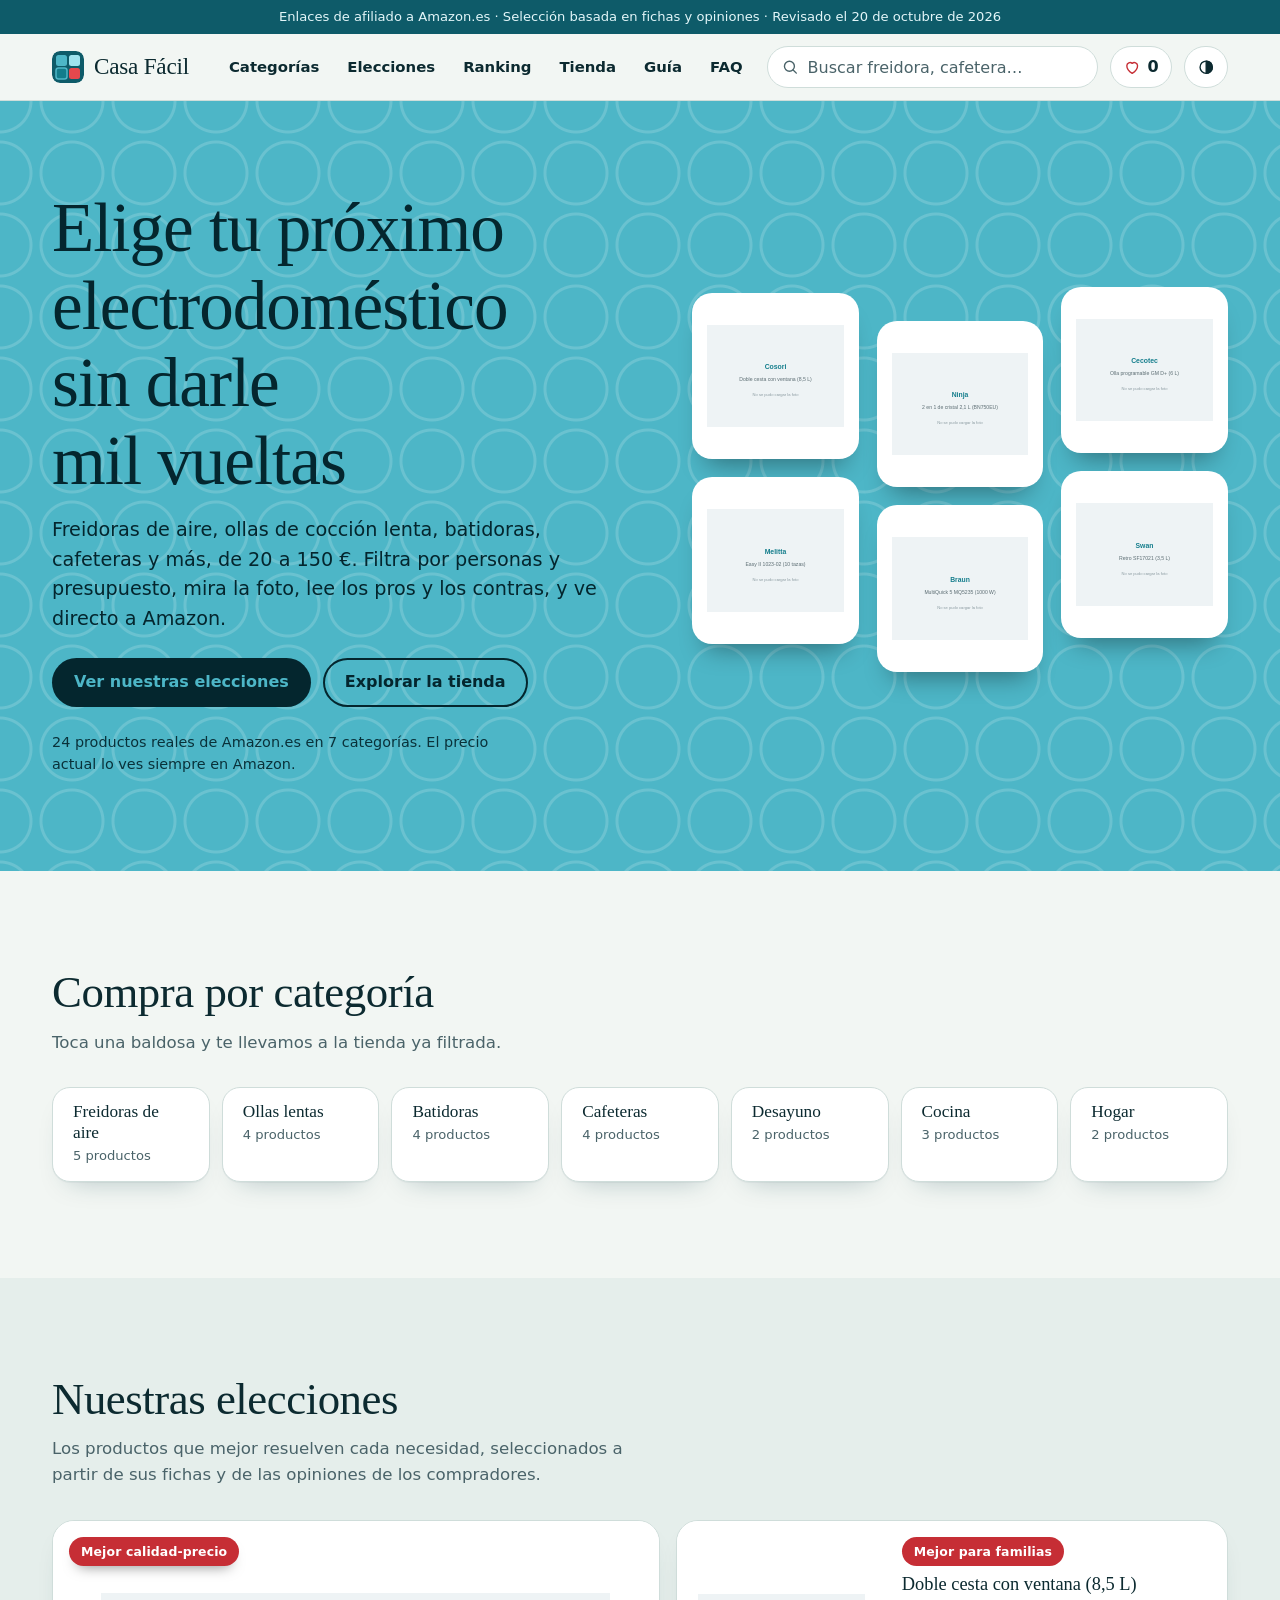
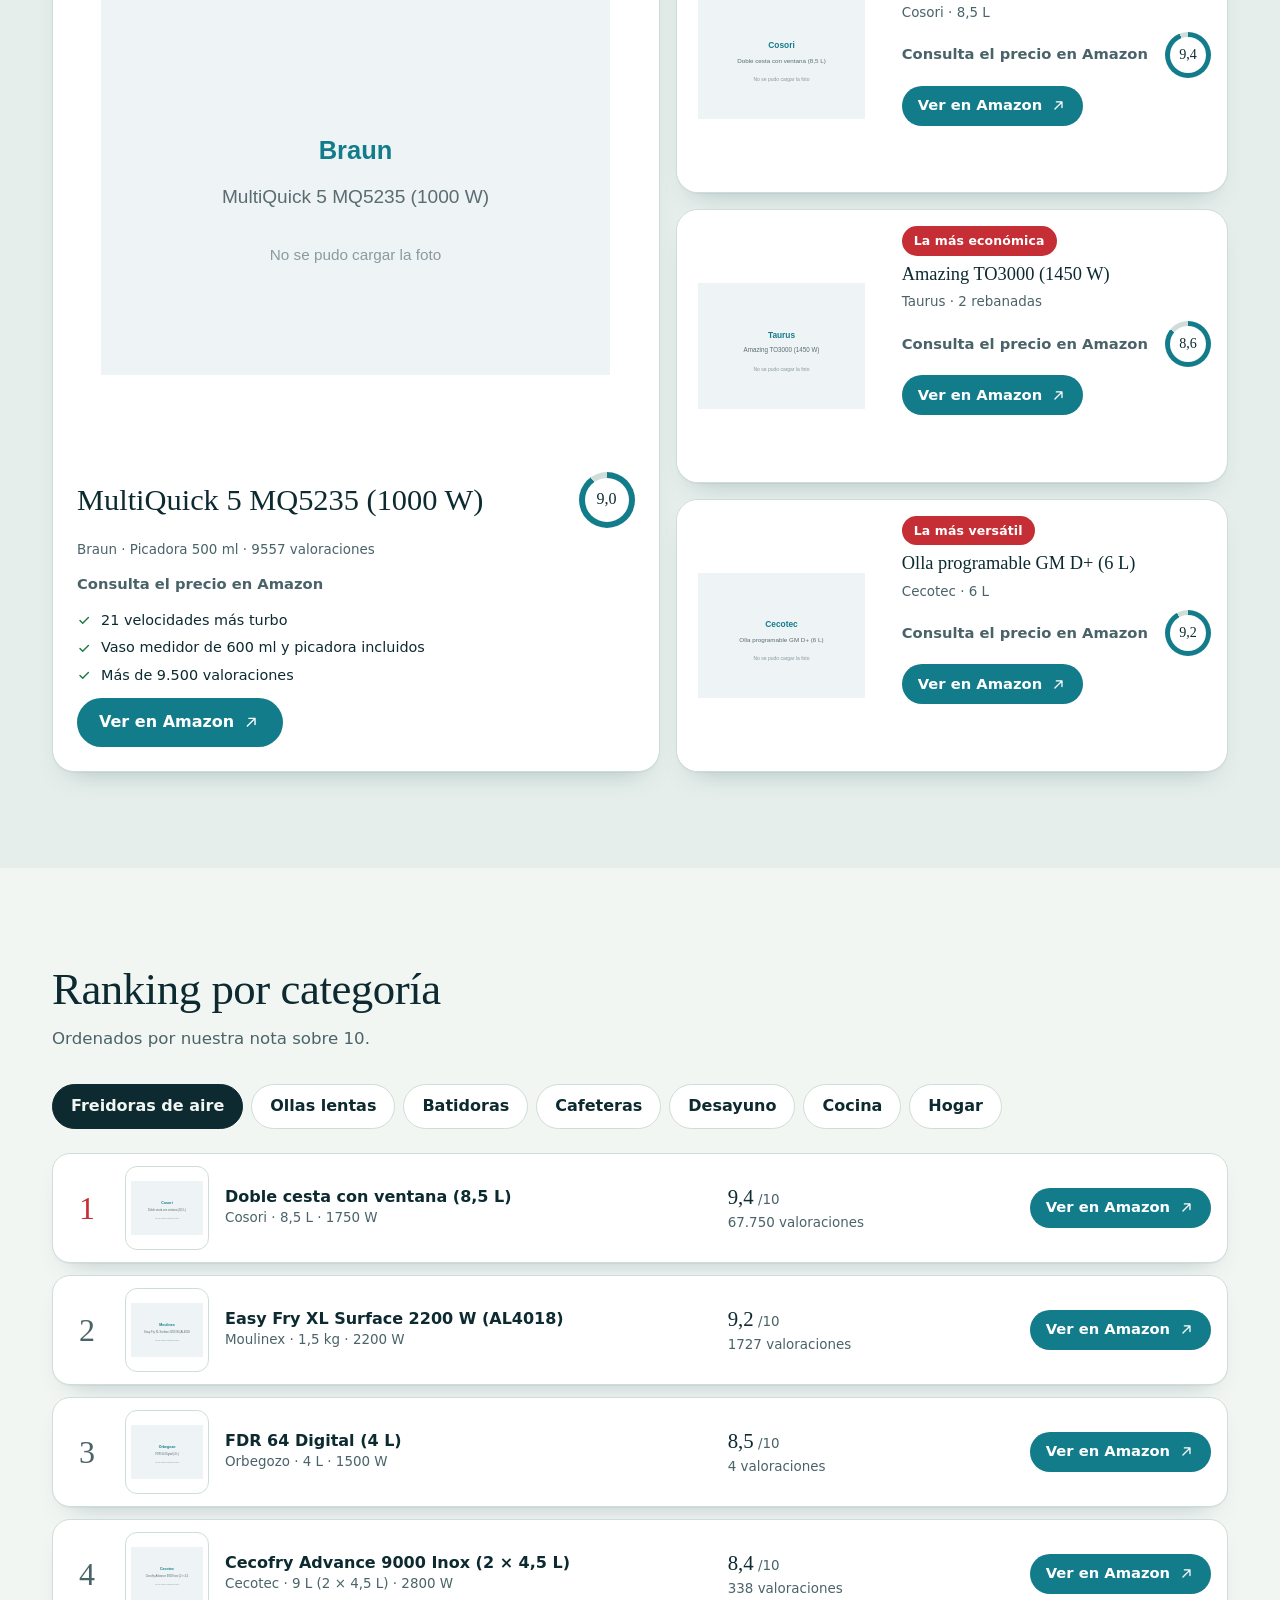
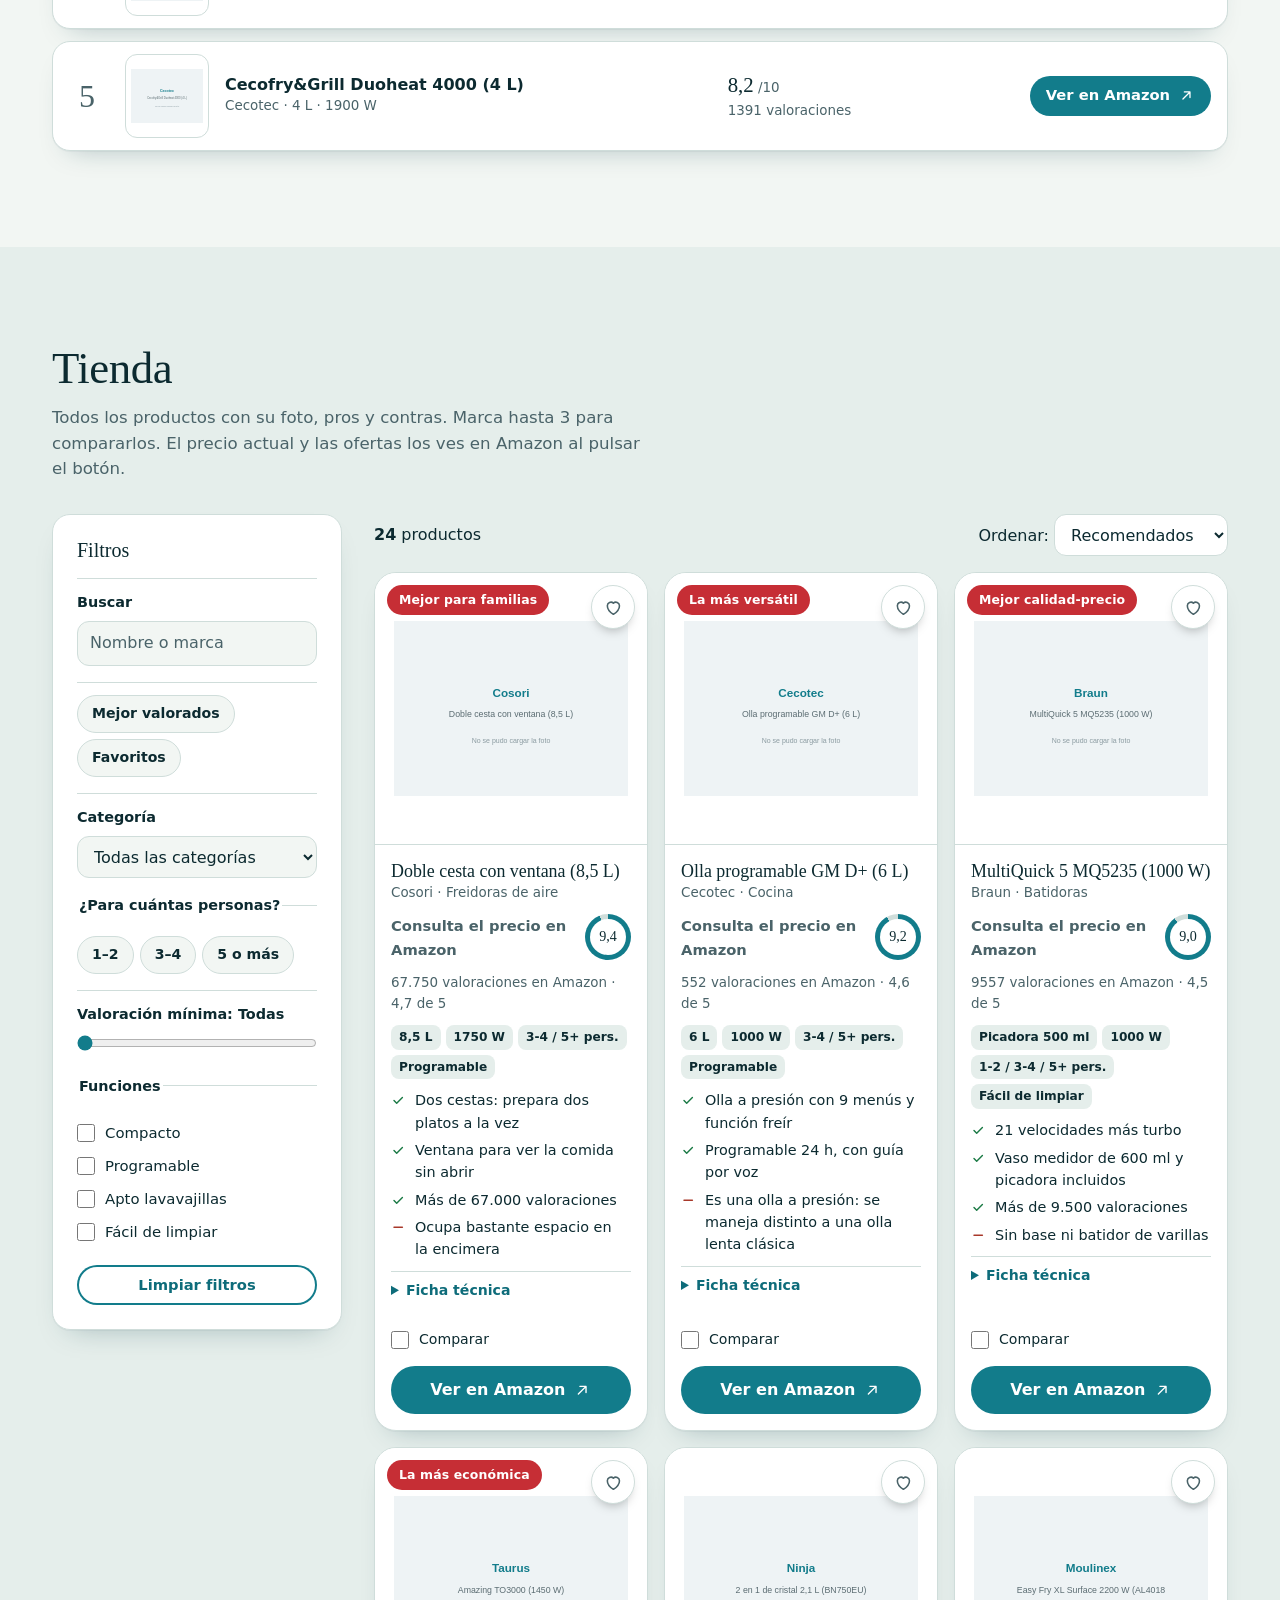
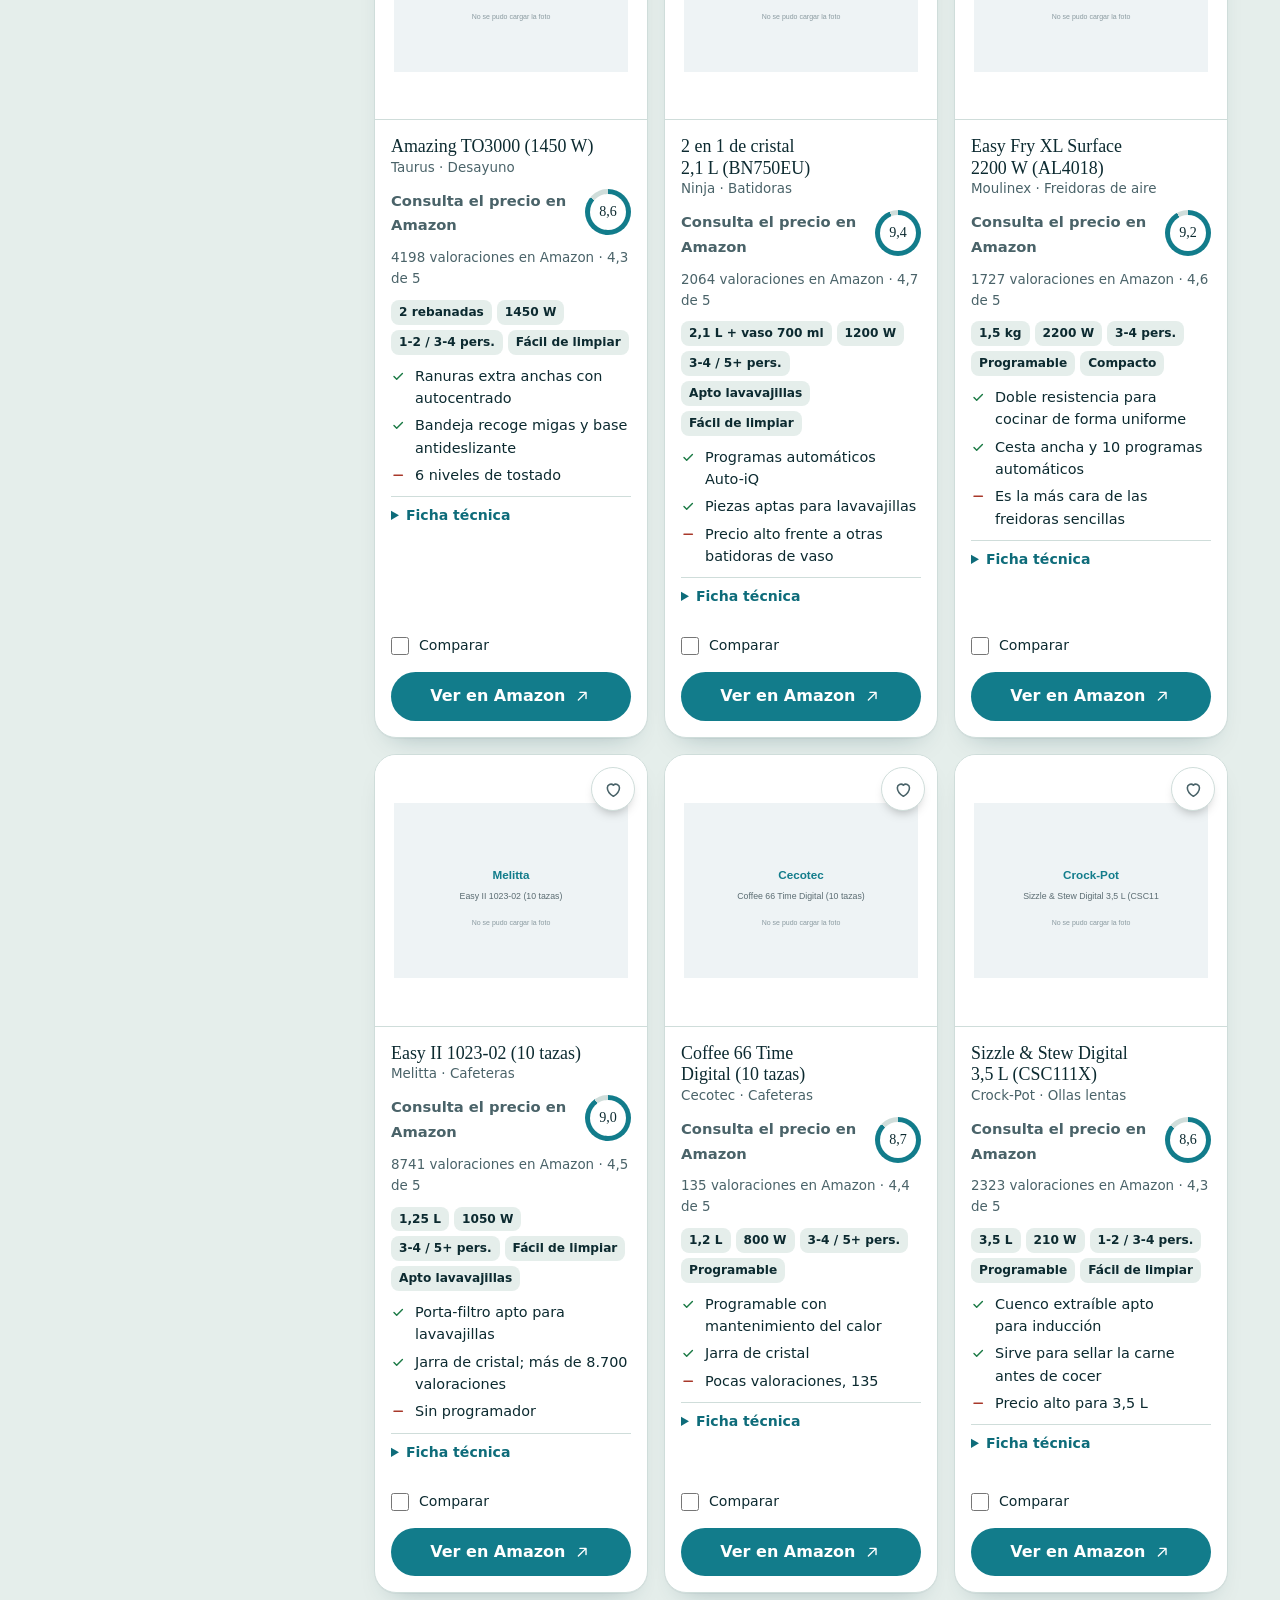
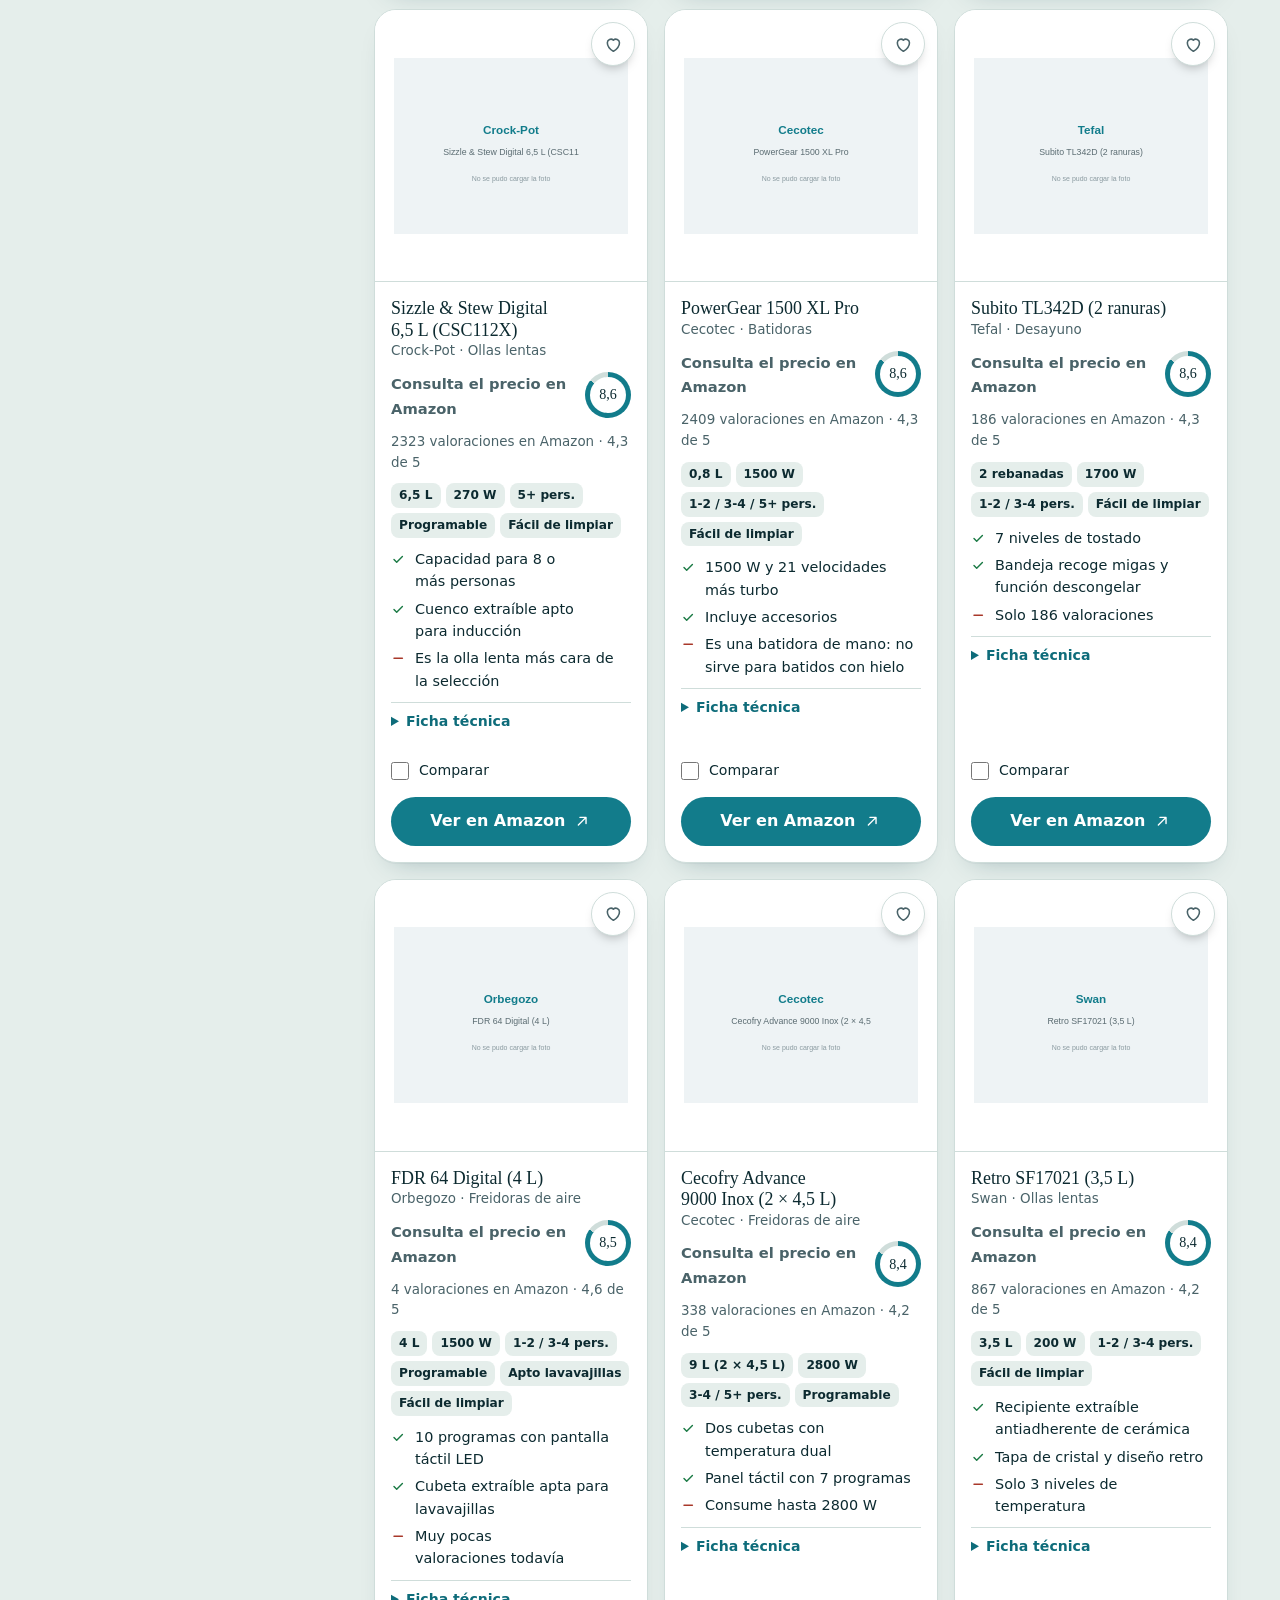
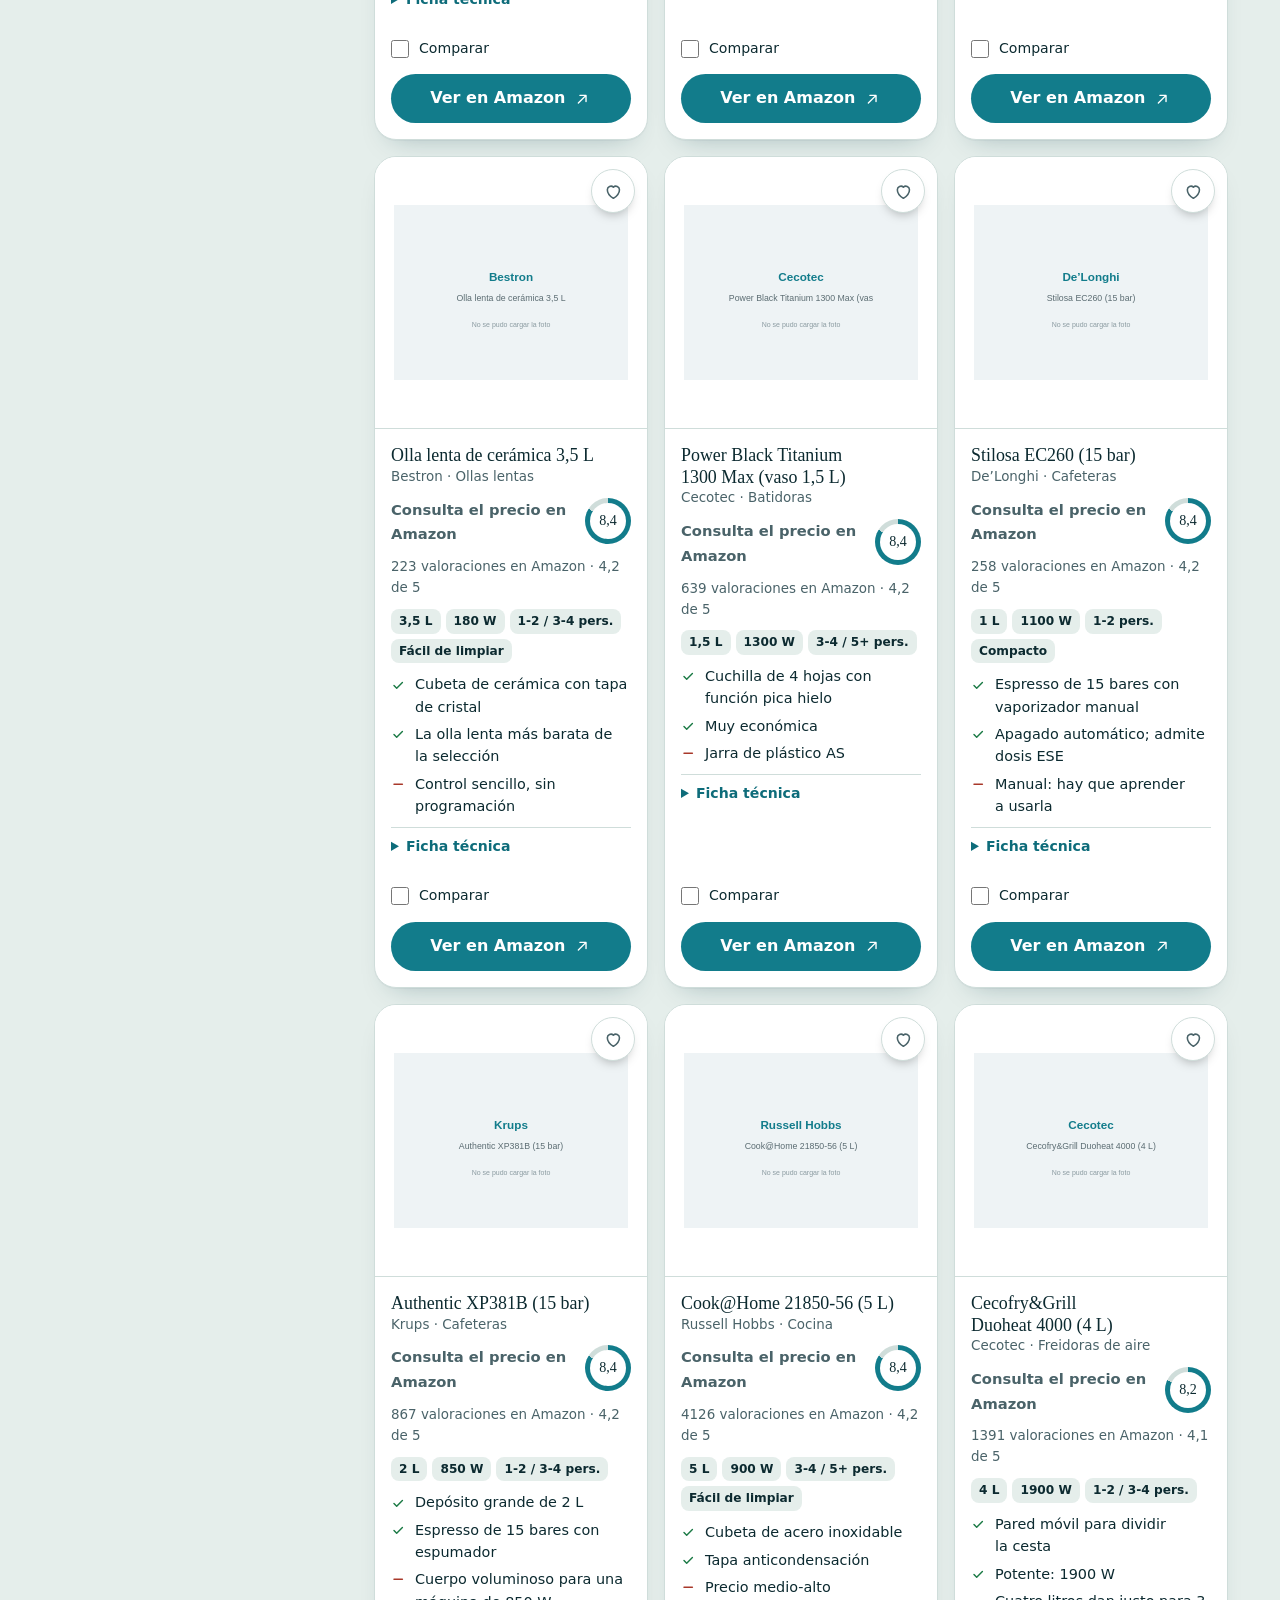
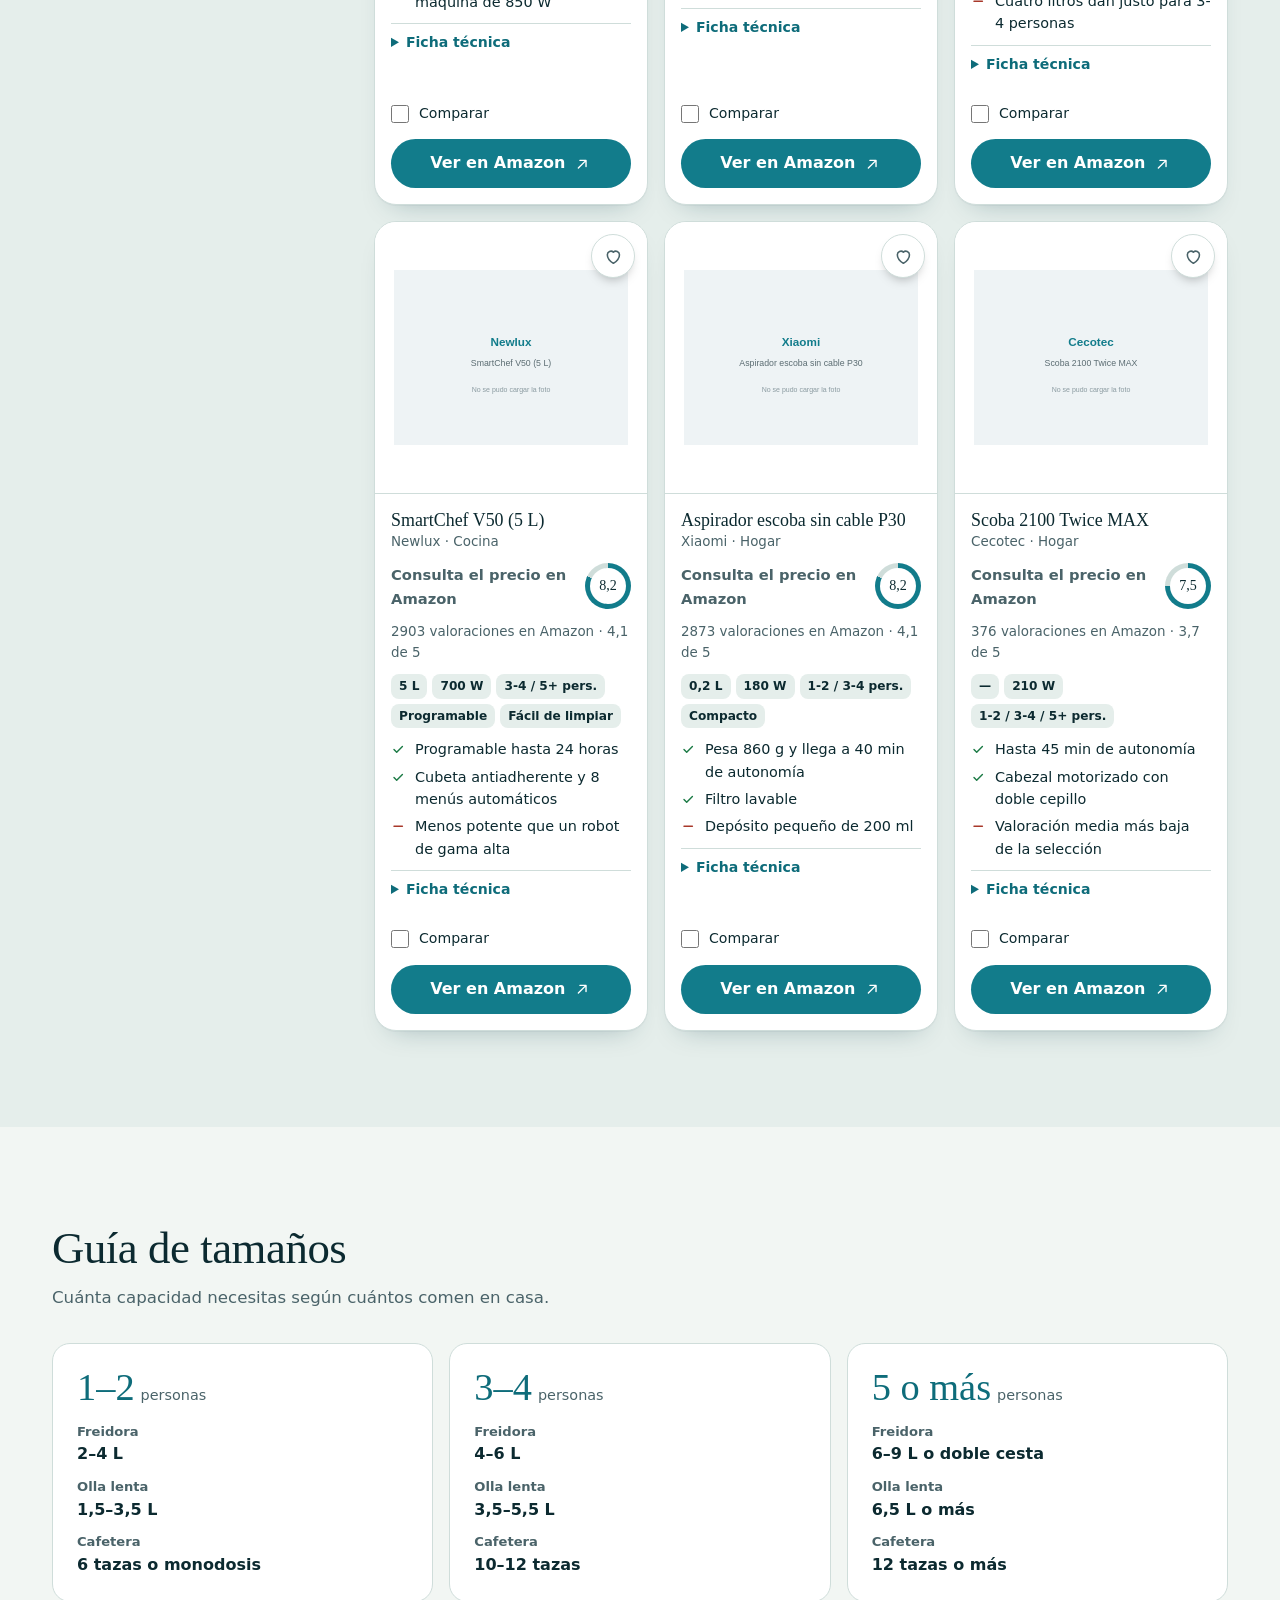
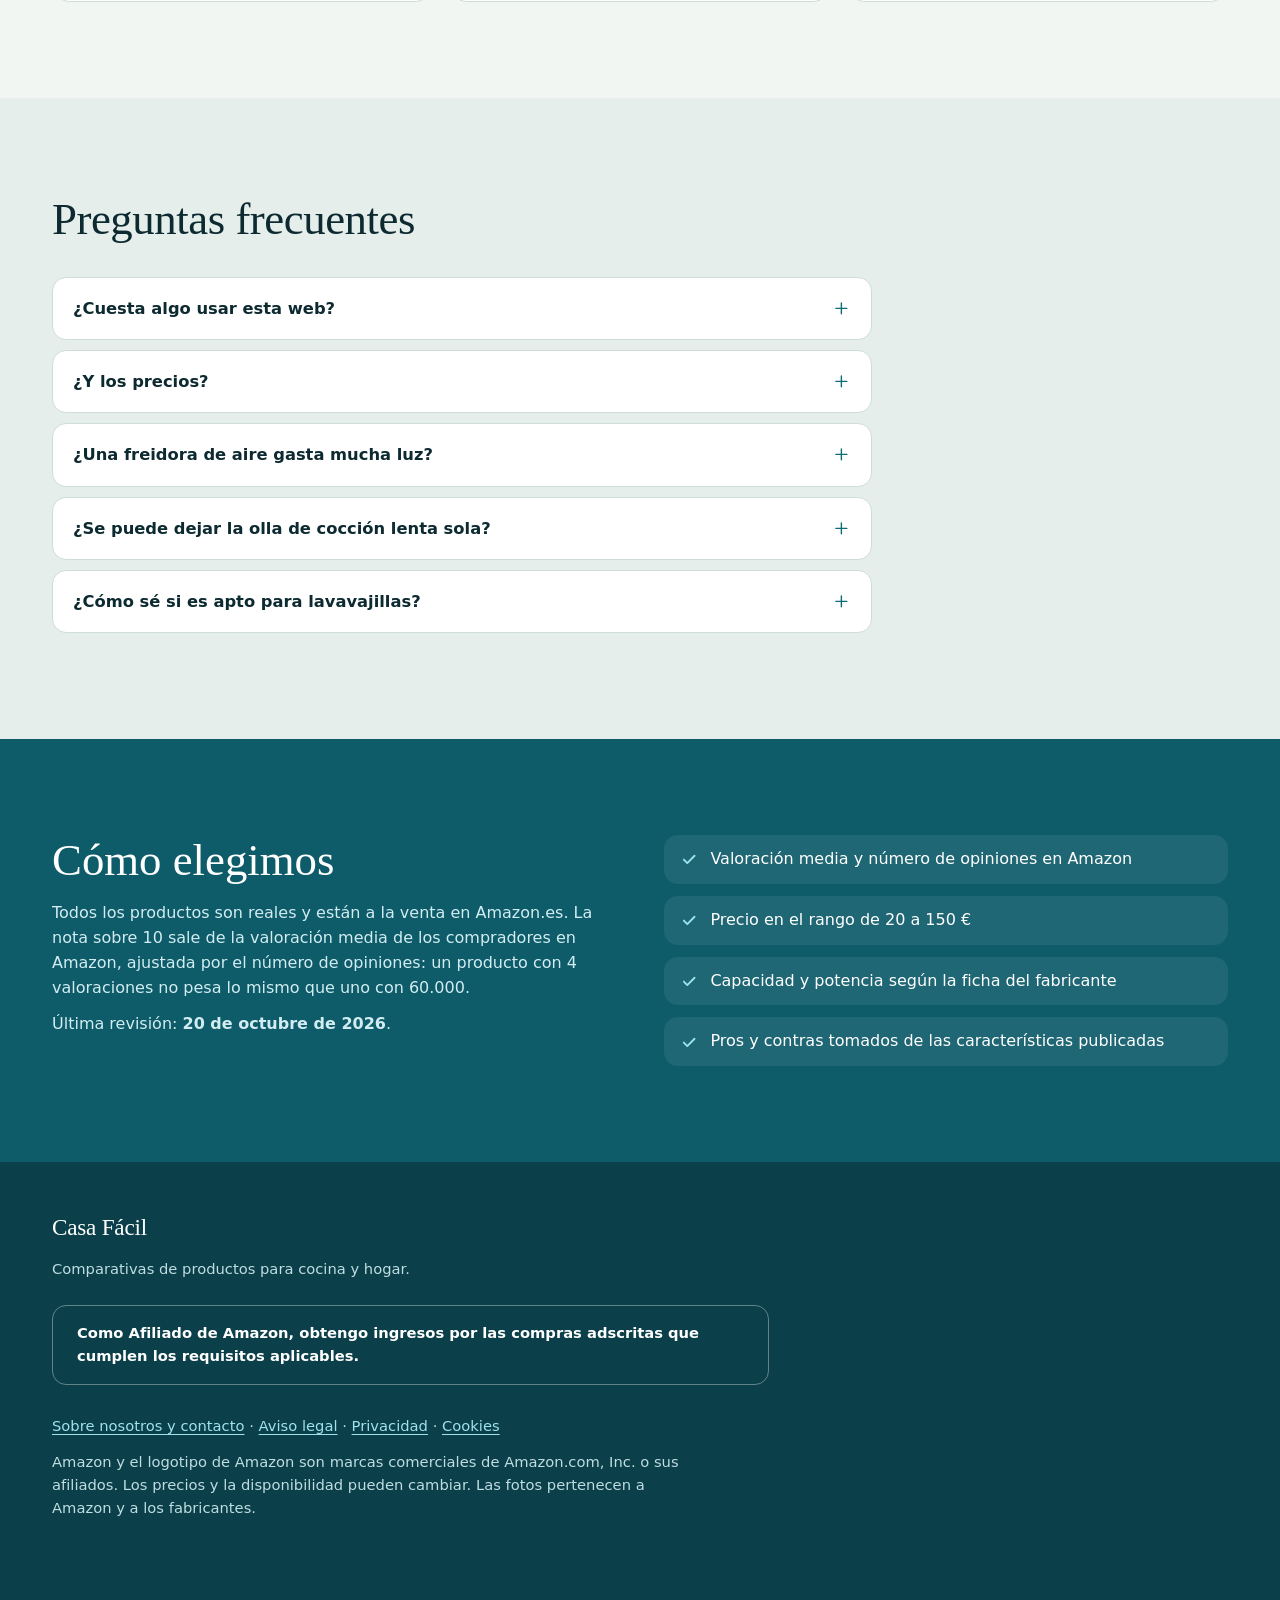
==== index.html @ d323165a "Add files via upload Primera version" ====
<!doctype html>
<html lang="es-ES">
<head>
<meta charset="utf-8">
<meta name="viewport" content="width=device-width,initial-scale=1">
<title>Casa Fácil – Los mejores productos para tu cocina y hogar</title>
<meta name="description" content="Comparativas de freidoras de aire, ollas de cocción lenta, batidoras, cafeteras y más, de 20 a 150 €. Elige fácil y compra en Amazon.">
<link rel="stylesheet" href="fonts.css">
<link rel="icon" href="favicon.svg" type="image/svg+xml">
<link rel="canonical" href="https://casa-facil.github.io/">
<meta property="og:type" content="website"><meta property="og:locale" content="es_ES"><meta property="og:title" content="Casa Fácil – Los mejores productos para tu cocina y hogar"><meta property="og:description" content="Comparativas de electrodomésticos con foto, pros y contras y enlace directo a Amazon.es.">
<style>
/* Hallmark · custom theme "Azulejo" · tone: warm editorial catalogue · paper light (teal-tinted) / display roman serif / accent teal + red seal
   Impeccable · mode: Persuade + Operate (shop) · photo-first cards */
:root{
  --font-display:'Young Serif',Georgia,'Times New Roman',serif;
  --font-body:'Hanken Grotesk',system-ui,-apple-system,'Segoe UI',sans-serif;
  --paper:#F2F6F3;--paper-2:#E5EEEB;--card:#FFFFFF;--plate:#FFFFFF;
  --ink:#0C2A30;--muted:#4A6369;--line:#CFDDDA;
  --hero:#4DB6C7;--hero-ink:#04262E;--hero-joint:rgba(255,255,255,.16);
  --btn:#127C8B;--btn-h:#0E5B69;--on-btn:#FFFFFF;--link:#0E6C7A;
  --band:#0E5B69;--foot:#0B3F49;
  --accent:#E5484D;--seal:#C62E35;--on-seal:#FFFFFF;
  --ok:#1b7a45;--ko:#a8382a;
  --focus:#C62E35;
  --shadow:0 1px 0 rgba(12,42,48,.04),0 14px 28px -18px rgba(11,63,73,.35);
  --shadow-lift:0 1px 0 rgba(12,42,48,.04),0 22px 34px -18px rgba(11,63,73,.45);
  --ease:cubic-bezier(.22,1,.36,1);
  --s1:4px;--s2:8px;--s3:12px;--s4:16px;--s5:24px;--s6:32px;--s7:48px;--s8:72px;
  --r:18px;
  --pad:clamp(16px,4vw,32px);
  color-scheme:light;
}
:root[data-theme=dark]{
  --paper:#0A1D22;--paper-2:#0F262C;--card:#12292F;
  --ink:#E7F1F2;--muted:#9DB6BB;--line:#244249;
  --hero:#0F4C58;--hero-ink:#EAF8FA;--hero-joint:rgba(255,255,255,.055);
  --btn:#2BB0C4;--btn-h:#4CC6D8;--on-btn:#04262E;--link:#6FD0DF;
  --band:#0D3B45;--foot:#071518;
  --seal:#E5484D;--on-seal:#1b0507;
  --ok:#52c283;--ko:#ef8573;--focus:#FF8A8E;
  --shadow:0 1px 0 rgba(0,0,0,.2),0 14px 28px -16px rgba(0,0,0,.7);
  --shadow-lift:0 1px 0 rgba(0,0,0,.2),0 22px 34px -16px rgba(0,0,0,.85);
  color-scheme:dark;
}
@media (prefers-color-scheme:dark){:root:not([data-theme=light]){
  --paper:#0A1D22;--paper-2:#0F262C;--card:#12292F;
  --ink:#E7F1F2;--muted:#9DB6BB;--line:#244249;
  --hero:#0F4C58;--hero-ink:#EAF8FA;--hero-joint:rgba(255,255,255,.055);
  --btn:#2BB0C4;--btn-h:#4CC6D8;--on-btn:#04262E;--link:#6FD0DF;
  --band:#0D3B45;--foot:#071518;
  --seal:#E5484D;--on-seal:#1b0507;
  --ok:#52c283;--ko:#ef8573;--focus:#FF8A8E;
  --shadow:0 1px 0 rgba(0,0,0,.2),0 14px 28px -16px rgba(0,0,0,.7);
  --shadow-lift:0 1px 0 rgba(0,0,0,.2),0 22px 34px -16px rgba(0,0,0,.85);
  color-scheme:dark}}

*,*::before,*::after{box-sizing:border-box}
*{margin:0}
html{scroll-behavior:smooth;scroll-padding-top:84px;overflow-x:clip;-webkit-text-size-adjust:100%}
body{font-family:var(--font-body);background:var(--paper);color:var(--ink);line-height:1.55;overflow-x:clip;caret-color:var(--btn);accent-color:var(--btn);font-variant-numeric:lining-nums}
h1,h2,h3,h4{font-family:var(--font-display);font-weight:400;line-height:1.12;text-wrap:balance;overflow-wrap:anywhere;min-width:0}
p,li{text-wrap:pretty}
img{max-width:100%;display:block}
a{color:var(--link);text-underline-offset:.2em}
::selection{background:var(--hero);color:var(--hero-ink)}
:focus-visible{outline:3px solid var(--focus);outline-offset:2px;border-radius:6px}
*{scrollbar-color:var(--btn) transparent}
button{font:inherit;cursor:pointer;color:inherit;background:none;border:0}
.wrap{max-width:1240px;margin:0 auto;padding:0 var(--pad)}
.sr{position:absolute;width:1px;height:1px;overflow:hidden;clip:rect(0 0 0 0);white-space:nowrap}
.skip{position:absolute;left:12px;top:-60px;z-index:200;background:var(--ink);color:var(--paper);padding:10px 16px;border-radius:10px;font-weight:700;text-decoration:none}
.skip:focus{top:12px}
.ic{width:1.15em;height:1.15em;flex:none;fill:none;stroke:currentColor;stroke-width:1.8;stroke-linecap:round;stroke-linejoin:round}
.num{font-variant-numeric:tabular-nums}

/* botones */
.pill{display:inline-flex;align-items:center;justify-content:center;gap:8px;background:var(--btn);color:var(--on-btn);border-radius:999px;padding:12px 22px;font-weight:700;text-decoration:none;white-space:nowrap;min-height:44px;transition:background .2s var(--ease),transform .2s var(--ease),box-shadow .2s var(--ease)}
.pill:hover{background:var(--btn-h);transform:translateY(-2px);box-shadow:0 10px 18px -10px rgba(0,0,0,.45)}
.pill:active{transform:translateY(0)}
.pill:disabled{opacity:.45;cursor:not-allowed;transform:none;box-shadow:none}
.pill.sm{padding:8px 16px;font-size:.92rem;min-height:40px}
.pill.out{background:transparent;color:var(--link);box-shadow:inset 0 0 0 2px var(--btn)}
.pill.out:hover{background:var(--paper-2);box-shadow:inset 0 0 0 2px var(--btn)}
.pill.block{width:100%}

/* cabecera */
.topbar{background:var(--band);color:#E3F6F9;font-size:.82rem;text-align:center;padding:7px 16px}
header.main{position:sticky;top:0;z-index:50;background:color-mix(in oklab,var(--paper) 94%,transparent);backdrop-filter:blur(10px);border-bottom:1px solid var(--line)}
.hbar{display:flex;align-items:center;gap:var(--s3);height:66px}
.logo{display:inline-flex;align-items:center;gap:10px;font-family:var(--font-display);font-size:1.45rem;color:var(--ink);text-decoration:none;white-space:nowrap;letter-spacing:-.01em}
.logo svg{width:32px;height:32px;flex:none;border-radius:8px}
nav.links{display:flex;gap:4px;margin-left:var(--s4)}
nav.links a{color:var(--ink);text-decoration:none;font-weight:600;font-size:.93rem;padding:8px 12px;border-radius:999px;transition:background .2s}
nav.links a:hover{background:var(--paper-2)}
.hsearch{flex:1;max-width:340px;margin-left:auto;position:relative;min-width:0}
.hsearch .ic{position:absolute;left:14px;top:50%;translate:0 -50%;color:var(--muted);pointer-events:none}
.hsearch input{width:100%;min-width:0;height:42px;border:1px solid var(--line);background:var(--card);color:var(--ink);border-radius:999px;padding:0 16px 0 40px;font:inherit}
input::placeholder{color:var(--muted);opacity:1}
.ibtn{display:inline-flex;align-items:center;justify-content:center;gap:6px;background:var(--card);border:1px solid var(--line);border-radius:999px;height:42px;min-width:42px;padding:0 12px;font-weight:700;white-space:nowrap;transition:border-color .2s,transform .2s var(--ease)}
.ibtn:hover{border-color:var(--btn);transform:translateY(-1px)}
.ibtn .ic{color:var(--seal)}
#theme .ic{color:var(--ink)}
@media(max-width:900px){nav.links{display:none}.hsearch{max-width:none}}
@media(max-width:520px){.logo{font-size:0}.logo svg{width:36px;height:36px}.hbar{gap:8px}}

/* hero */
.hero{position:relative;background:var(--hero);color:var(--hero-ink);overflow:clip;
  background-image:radial-gradient(circle at 0 0,transparent 29px,var(--hero-joint) 30px 32px,transparent 33px),radial-gradient(circle at 100% 0,transparent 29px,var(--hero-joint) 30px 32px,transparent 33px),radial-gradient(circle at 0 100%,transparent 29px,var(--hero-joint) 30px 32px,transparent 33px),radial-gradient(circle at 100% 100%,transparent 29px,var(--hero-joint) 30px 32px,transparent 33px);background-size:72px 72px}
.hero .wrap{display:grid;grid-template-columns:minmax(0,1.05fr) minmax(0,.95fr);gap:var(--s7);align-items:center;padding-top:clamp(40px,7vw,88px);padding-bottom:clamp(48px,8vw,96px)}
.hero h1{font-size:clamp(2.2rem,5.4vw,4.4rem);max-width:15ch;letter-spacing:-.015em}
.hero p.lead{font-size:clamp(1.02rem,1.5vw,1.2rem);max-width:46ch;margin:var(--s4) 0 var(--s5);color:var(--hero-ink)}
.hero .btns{display:flex;gap:12px;flex-wrap:wrap}
.hero .pill{background:var(--hero-ink);color:var(--hero);}
:root[data-theme=dark] .hero .pill{background:var(--btn);color:var(--on-btn)}
.hero .pill.ghost{background:transparent;color:var(--hero-ink);box-shadow:inset 0 0 0 2px var(--hero-ink)}
.hero .pill.ghost:hover{background:rgba(255,255,255,.18)}
.hero .fine{margin-top:var(--s5);font-size:.9rem;max-width:50ch;opacity:.92}
.mosaic{display:grid;grid-template-columns:repeat(3,minmax(0,1fr));gap:clamp(10px,2vw,18px);padding-bottom:28px}
.tile{position:relative;display:block;aspect-ratio:1;background:var(--plate);border-radius:20px;box-shadow:0 18px 26px -14px rgba(0,0,0,.4);text-decoration:none;color:#0C2A30;overflow:hidden;
  animation:rise .8s var(--ease) backwards;animation-delay:calc(var(--i)*70ms + 120ms);transition:transform .35s var(--ease),box-shadow .35s var(--ease)}
.tile:nth-child(3n+2){translate:0 28px}
.tile:nth-child(3n){translate:0 -6px}
.tile img{position:absolute;inset:0;width:100%;height:100%;object-fit:contain;padding:9%}
.tile:hover{transform:translateY(-6px) rotate(-1deg);box-shadow:0 26px 34px -14px rgba(0,0,0,.45)}
.tile b{position:absolute;left:8px;bottom:8px;background:#0C2A30;color:#fff;font-size:.78rem;font-weight:700;padding:3px 9px;border-radius:999px}
@keyframes rise{from{opacity:0;transform:translateY(22px) scale(.97)}}
@media(max-width:860px){.hero .wrap{grid-template-columns:1fr;gap:var(--s5)}.hero h1{max-width:18ch}.mosaic{order:-1;padding-bottom:20px}.hero .wrap{padding-top:28px}}
.example{background:#fff3cd;color:#664d03;text-align:center;font-size:.85rem;padding:6px 12px}

/* secciones */
section{padding:clamp(48px,8vw,96px) 0}
.alt{background:var(--paper-2)}
.sh{margin-bottom:var(--s6);max-width:60ch}
.sh h2{font-size:clamp(1.8rem,4vw,2.8rem);letter-spacing:-.01em}
.sh p{color:var(--muted);margin-top:var(--s3);font-size:1.04rem}

/* categorías: baldosas con foto */
.cats{display:grid;grid-template-columns:repeat(auto-fit,minmax(150px,1fr));gap:var(--s3)}
.cat{display:flex;flex-direction:column;text-align:left;background:var(--card);border:1px solid var(--line);border-radius:var(--r);overflow:hidden;box-shadow:var(--shadow);transition:transform .3s var(--ease),border-color .2s,box-shadow .3s var(--ease)}
.cat .circ{background:var(--plate);aspect-ratio:1;position:relative;border-bottom:1px solid var(--line)}
.cat .circ img{position:absolute;inset:0;width:100%;height:100%;object-fit:contain;padding:12%;transition:transform .45s var(--ease)}
.cat:hover{transform:translateY(-4px);border-color:var(--btn);box-shadow:var(--shadow-lift)}
.cat:hover .circ img{transform:scale(1.06)}
.cat .lab{padding:12px 14px 14px;display:flex;flex-direction:column;gap:2px}
.cat strong{font-family:var(--font-display);font-weight:400;font-size:1.08rem;line-height:1.2}
.cat small{color:var(--muted);font-size:.82rem}
@media(max-width:700px){.cats{grid-template-columns:repeat(2,minmax(0,1fr))}.cat:last-child:nth-child(odd){grid-column:1/-1}.cat:last-child:nth-child(odd) .circ{aspect-ratio:2/1}}

/* elecciones */
.awards{display:grid;grid-template-columns:minmax(0,1.1fr) minmax(0,1fr);gap:var(--s4)}
.award{position:relative;background:var(--card);border:1px solid var(--line);border-radius:22px;box-shadow:var(--shadow);overflow:hidden;display:flex;flex-direction:column;transition:box-shadow .3s var(--ease),border-color .2s}
.award:hover{box-shadow:var(--shadow-lift);border-color:var(--btn)}
.award.feat{grid-row:span 3}
.award .ph{background:var(--plate);aspect-ratio:1/1;flex:none}
.award.feat .ph{aspect-ratio:1.15/1}
.ph{display:grid;place-items:center;position:relative}
.ph img{position:absolute;inset:0;width:100%;height:100%;object-fit:contain;padding:8%}
.award .body{padding:var(--s5);display:flex;flex-direction:column;gap:var(--s3);flex:1}
.award h3{font-size:1.15rem}
.award.feat h3{font-size:clamp(1.4rem,2.6vw,1.9rem)}
.award.mini{display:grid;grid-template-columns:minmax(0,38%) minmax(0,1fr)}
.award.mini .ph{aspect-ratio:auto;min-height:150px}
.award.mini .body{padding:var(--s4);gap:8px}
.award.mini .ph img{padding:10%}
.seal{display:inline-flex;align-self:flex-start;background:var(--seal);color:var(--on-seal);font-weight:800;font-size:.78rem;letter-spacing:.01em;padding:5px 12px;border-radius:999px}
.award.feat .seal{position:absolute;left:var(--s4);top:var(--s4);z-index:2;box-shadow:0 8px 14px -8px rgba(0,0,0,.5)}
@media(max-width:860px){.awards{grid-template-columns:1fr}.award.feat{grid-row:auto}}
@media(max-width:480px){.award.mini{grid-template-columns:minmax(0,34%) minmax(0,1fr)}}

/* nota: anillo */
.ring{--v:80;width:56px;height:56px;border-radius:50%;background:conic-gradient(var(--btn) calc(var(--v)*1%),var(--line) 0);display:grid;place-items:center;flex:none}
.ring i{font-style:normal;width:44px;height:44px;border-radius:50%;background:var(--card);display:grid;place-items:center;font-family:var(--font-display);font-size:1rem;font-variant-numeric:tabular-nums}
.ring.sm{width:46px;height:46px}.ring.sm i{width:36px;height:36px;font-size:.88rem}
.row{display:flex;align-items:center;gap:12px;justify-content:space-between}
.price{font-family:var(--font-display);font-size:1.7rem;line-height:1;font-variant-numeric:tabular-nums}
.was{color:var(--muted);text-decoration:line-through;font-size:.92rem;margin-left:8px}
.off{background:var(--seal);color:var(--on-seal);border-radius:6px;font-size:.78rem;padding:2px 6px;margin-left:8px;font-weight:800}
.noprice{font-size:.92rem;color:var(--muted);font-weight:700}
.meta{font-size:.84rem;color:var(--muted)}
ul.pc{list-style:none;padding:0;font-size:.9rem;display:grid;gap:5px}
ul.pc li{padding-left:24px;position:relative}
ul.pc li .ic{position:absolute;left:0;top:.28em;width:1em;height:1em;stroke-width:2.4}
ul.pc li.p .ic{color:var(--ok)}
ul.pc li.c .ic{color:var(--ko)}

/* ranking */
.tabs{display:flex;gap:8px;flex-wrap:wrap;margin-bottom:var(--s5)}
.tab{border:1px solid var(--line);background:var(--card);border-radius:999px;padding:9px 18px;font-weight:700;min-height:42px;transition:background .2s,border-color .2s}
.tab:hover{border-color:var(--btn)}
.tab[aria-pressed=true]{background:var(--ink);color:var(--paper);border-color:var(--ink)}
ol.rank{list-style:none;padding:0;display:grid;gap:var(--s3)}
ol.rank li{display:grid;grid-template-columns:44px 84px minmax(0,1fr) 150px 120px auto;grid-template-areas:"pos thumb info nota price btn";align-items:center;gap:var(--s4);background:var(--card);border:1px solid var(--line);border-radius:var(--r);padding:var(--s3) var(--s4) var(--s3) var(--s3);box-shadow:var(--shadow);transition:border-color .2s,transform .3s var(--ease)}
ol.rank li:hover{border-color:var(--btn);transform:translateX(3px)}
.rk-pos{grid-area:pos;font-family:var(--font-display);font-size:2rem;text-align:center;color:var(--muted);line-height:1}
ol.rank li:first-child .rk-pos{color:var(--seal)}
.rk-thumb{position:relative;grid-area:thumb;background:var(--plate);border-radius:12px;aspect-ratio:1;overflow:hidden;border:1px solid var(--line)}
.rk-thumb img{position:absolute;inset:0;width:100%;height:100%;object-fit:contain;padding:6%}
.rk-info{grid-area:info;min-width:0}
.rk-info b{font-weight:700;display:block;line-height:1.3}
.rk-nota{grid-area:nota}.rk-price{grid-area:price;font-family:var(--font-display);font-size:1.25rem;font-variant-numeric:tabular-nums}.rk-btn{grid-area:btn}
.rk-price:empty{display:none}
.rk-off{display:flex;gap:8px;align-items:center;margin-top:6px;font-family:var(--font-body);font-size:.85rem}.rk-off .off,.rk-off .was{margin:0}
@media(min-width:861px){.rk-price{text-align:right}}
.rk-nota b{font-family:var(--font-display);font-weight:400;font-size:1.3rem;font-variant-numeric:tabular-nums}
@media(max-width:860px){
  ol.rank li{grid-template-columns:34px 76px minmax(0,1fr);grid-template-areas:"pos thumb info" "nota nota price" "btn btn btn";row-gap:var(--s3);padding:var(--s3)}
  .rk-price{text-align:right}
  .rk-btn .pill{width:100%}
}

/* tienda */
.shop{display:grid;grid-template-columns:290px minmax(0,1fr);gap:var(--s6);align-items:start}
@media(max-width:960px){.shop{grid-template-columns:minmax(0,1fr)}}
.filters{background:var(--card);border:1px solid var(--line);border-radius:var(--r);padding:var(--s5);position:sticky;top:82px;box-shadow:var(--shadow)}
@media(max-width:960px){.filters{position:static;padding:var(--s3)}.filters .fbody{display:none;padding:var(--s3) var(--s2) var(--s2)}.filters.open .fbody{display:block}#ftoggle{width:100%;justify-content:space-between}}
@media(min-width:961px){#ftoggle{display:none}}
.filters h3{font-size:1.25rem;margin-bottom:var(--s3)}
.fg{margin:var(--s4) 0;border-top:1px solid var(--line);padding-top:var(--s3)}
.fg>label,.fg>legend{font-weight:700;font-size:.9rem;display:block;margin-bottom:8px}
fieldset{border:0;padding:0;min-width:0}
.fg input[type=search],.fg select{width:100%;min-height:42px;padding:9px 12px;border:1px solid var(--line);border-radius:12px;background:var(--paper);color:var(--ink);font:inherit}
.chips{display:flex;flex-wrap:wrap;gap:6px}
.chip{border:1px solid var(--line);background:var(--paper);border-radius:999px;padding:7px 14px;font-size:.88rem;font-weight:600;min-height:38px;transition:background .2s,border-color .2s}
.chip:hover{border-color:var(--btn)}
.chip[aria-pressed=true]{background:var(--btn);color:var(--on-btn);border-color:var(--btn)}
.ck{display:flex;gap:10px;align-items:center;font-size:.93rem;padding:5px 0;cursor:pointer}
.ck input{width:18px;height:18px}
.ruler{position:relative;padding:8px 0 4px}
.ruler .track{height:6px;background:var(--line);border-radius:3px;position:relative;margin:10px 11px}
.ruler .dots{display:flex;justify-content:space-between;position:absolute;inset:-9px -11px}
.ruler .dot{width:24px;height:24px;border-radius:50%;border:3px solid var(--btn);background:var(--card);padding:0}
.ruler .dot[aria-pressed=true]{background:var(--btn)}
.ruler .lab{display:flex;justify-content:space-between;font-size:.78rem;color:var(--muted);margin-top:16px;text-align:center}
.ruler .lab button{font-size:.78rem;color:var(--muted);flex:1;padding:6px 0}
.ruler .lab button[aria-pressed=true]{color:var(--link);font-weight:800}
.fcount{display:inline-grid;place-items:center;min-width:22px;height:22px;border-radius:999px;background:var(--seal);color:var(--on-seal);font-size:.78rem;font-weight:800;padding:0 6px}
.toolbar{display:flex;justify-content:space-between;align-items:center;gap:12px;flex-wrap:wrap;margin-bottom:var(--s4)}
.toolbar select{padding:9px 12px;min-height:42px;border-radius:12px;border:1px solid var(--line);background:var(--card);color:var(--ink);font:inherit}
.grid{display:grid;grid-template-columns:repeat(auto-fill,minmax(min(100%,262px),1fr));gap:var(--s4)}
.card{background:var(--card);border:1px solid var(--line);border-radius:22px;overflow:hidden;display:flex;flex-direction:column;box-shadow:var(--shadow);position:relative;transition:transform .35s var(--ease),box-shadow .35s var(--ease),border-color .2s}
.card:hover{transform:translateY(-4px);box-shadow:var(--shadow-lift);border-color:var(--btn)}
.card .ph{background:var(--plate);aspect-ratio:1/1;border-bottom:1px solid var(--line)}
.card .ph img{padding:7%;transition:transform .5s var(--ease)}
.card:hover .ph img{transform:scale(1.05)}
.card .seal{position:absolute;left:12px;top:12px;z-index:2}
.fav{position:absolute;right:12px;top:12px;z-index:2;width:44px;height:44px;border-radius:50%;border:1px solid var(--line);background:#fff;color:#4A6369;display:grid;place-items:center;box-shadow:0 6px 12px -6px rgba(0,0,0,.35);transition:transform .25s var(--ease),color .2s}
.fav:hover{transform:scale(1.08)}
.fav .ic{width:1.3rem;height:1.3rem}
.fav[aria-pressed=true]{color:var(--seal)}
.fav[aria-pressed=true] .ic{fill:currentColor}
.cbody{padding:var(--s4);display:flex;flex-direction:column;gap:10px;flex:1}
.cbody h3{font-size:1.12rem;line-height:1.2}
.cbody .row{align-items:flex-start}
.badges{display:flex;gap:5px;flex-wrap:wrap}
.badges span{background:var(--paper-2);border-radius:8px;font-size:.76rem;padding:3px 8px;font-weight:600}
details{font-size:.88rem;border-top:1px solid var(--line);padding-top:8px}
summary{cursor:pointer;font-weight:700;color:var(--link);min-height:28px}
details dl{display:grid;grid-template-columns:auto 1fr;gap:3px 12px;margin-top:8px}
details dt{color:var(--muted)}details dd{margin:0}
.cfoot{margin-top:auto;padding-top:6px;display:flex;flex-direction:column;gap:10px}
.cmp{font-size:.88rem}
.empty{text-align:center;padding:var(--s7) var(--s4);color:var(--muted);background:var(--card);border-radius:var(--r);border:1px dashed var(--line);display:grid;gap:var(--s3);justify-items:center}

/* guía */
.sizes{display:grid;grid-template-columns:repeat(auto-fit,minmax(min(100%,260px),1fr));gap:var(--s4)}
.size{background:var(--card);border:1px solid var(--line);border-radius:var(--r);padding:var(--s5)}
.size h3{color:var(--link)}
.size h3{font-size:2.4rem;line-height:1}
.size h3 small{font-family:var(--font-body);font-size:.9rem;color:var(--muted);margin-left:6px}
.size dl{margin-top:var(--s4);display:grid;gap:10px}
.size dt{font-size:.82rem;color:var(--muted);font-weight:600}
.size dd{margin:0;font-weight:700}
.faq{max-width:820px}
.faq details{background:var(--card);border:1px solid var(--line);border-radius:14px;padding:6px 20px;margin-bottom:10px;font-size:1rem}
.faq summary{list-style:none;display:flex;justify-content:space-between;align-items:center;gap:12px;color:var(--ink);padding:12px 0;font-size:1.02rem}
.faq summary::-webkit-details-marker{display:none}
.faq summary .ic{transition:transform .3s var(--ease);color:var(--link)}
.faq details[open] summary .ic{transform:rotate(45deg)}
.faq details{border-top:1px solid var(--line)}
.faq details p{padding:0 0 14px;color:var(--muted)}
.method{background:var(--band);color:#E3F6F9}
.method .wrap{display:grid;grid-template-columns:minmax(0,1fr) minmax(0,1fr);gap:var(--s7);align-items:start}
.method h2{font-size:clamp(1.8rem,4vw,2.8rem);color:#fff;margin-bottom:var(--s4)}
.method p{color:#D2EDF1;margin-bottom:var(--s3)}
.method ul{list-style:none;padding:0;display:grid;gap:var(--s3)}
.method li{display:flex;gap:12px;align-items:flex-start;background:rgba(255,255,255,.07);border-radius:14px;padding:var(--s3) var(--s4);color:#fff}
.method li .ic{color:#9FE2EE;margin-top:.2em;stroke-width:2.4}
@media(max-width:860px){.method .wrap{grid-template-columns:1fr;gap:var(--s5)}}

/* footer */
footer{background:var(--foot);color:#BFDDE2;padding:var(--s7) 0 110px;font-size:.92rem}
footer .logo{color:#fff}
footer .aff{border:1px solid rgba(255,255,255,.35);border-radius:14px;padding:var(--s4) var(--s5);margin:var(--s5) 0;color:#fff;font-weight:700;max-width:70ch}
footer p{max-width:70ch;margin-bottom:var(--s2)}
footer .flinks a{color:#9FE2EE;display:inline-block;padding:6px 0}

/* comparador */
#cbar{position:fixed;left:50%;bottom:14px;translate:-50% 0;z-index:60;width:min(calc(100% - 24px),640px);background:var(--ink);color:var(--paper);border-radius:22px;padding:10px 12px 10px 16px;display:none;align-items:center;gap:12px;flex-wrap:wrap;box-shadow:0 20px 40px -14px rgba(0,0,0,.6)}
#cbar.on{display:flex;animation:rise .5s var(--ease)}
#cinfo{display:flex;align-items:center;gap:8px;flex:1;min-width:0;font-weight:700;font-size:.92rem}
#cinfo .th{position:relative;width:38px;height:38px;border-radius:10px;background:#fff;overflow:hidden;flex:none}
#cinfo .th img{position:absolute;inset:0;width:100%;height:100%;object-fit:contain;padding:3px}
#cbar .pill{background:var(--hero);color:var(--hero-ink)}
#cbar .pill.ghost{background:transparent;color:var(--paper);box-shadow:inset 0 0 0 2px color-mix(in oklab,var(--paper) 60%,transparent)}
#cbar :focus-visible{outline-color:#FF9EA2}
.toast{position:fixed;left:50%;bottom:92px;translate:-50% 0;z-index:70;background:var(--seal);color:var(--on-seal);font-weight:700;padding:10px 18px;border-radius:999px;box-shadow:0 14px 26px -12px rgba(0,0,0,.6);opacity:0;pointer-events:none;transition:opacity .25s;max-width:calc(100% - 24px);text-align:center}
.toast.on{opacity:1}
.modal{position:fixed;inset:0;background:rgba(4,20,24,.7);z-index:100;display:none;align-items:center;justify-content:center;padding:16px}
.modal.on{display:flex}
.mbox{background:var(--paper);color:var(--ink);border-radius:24px;max-width:960px;width:100%;max-height:90vh;overflow:auto;padding:var(--s5);position:relative}
.mclose{position:absolute;right:14px;top:14px;border:1px solid var(--line);background:var(--card);border-radius:50%;width:44px;height:44px;display:grid;place-items:center}
.mbox h2{margin-bottom:var(--s4);padding-right:52px;font-size:1.8rem}
.tw{overflow-x:auto;border:1px solid var(--line);border-radius:14px;background:var(--card)}
.cmpt{border-collapse:collapse;width:100%;min-width:560px}
.cmpt td,.cmpt th{padding:12px;text-align:left;border-bottom:1px solid var(--line);font-size:.92rem;vertical-align:top}
.cmpt th{background:var(--paper-2);font-weight:700;width:104px;font-size:.84rem;color:var(--muted)}
.cmpt .th-img{position:relative;width:110px;height:110px;background:var(--plate);border-radius:12px;overflow:hidden}
.cmpt .th-img img{position:absolute;inset:0;width:100%;height:100%;object-fit:contain;padding:6px}

@media(prefers-reduced-motion:reduce){
  *,*::before,*::after{animation-duration:.01ms!important;animation-delay:0s!important;transition-duration:.01ms!important;scroll-behavior:auto!important}
  .tile:hover,.card:hover,.cat:hover,.pill:hover{transform:none}
}
</style>
</head>
<body>
<svg width="0" height="0" style="position:absolute" aria-hidden="true" focusable="false"><defs>
<symbol id="i-search" viewBox="0 0 24 24"><circle cx="11" cy="11" r="6.5"/><path d="m20 20-4.2-4.2"/></symbol>
<symbol id="i-heart" viewBox="0 0 24 24"><path d="M12 20s-7-4.4-7-10a4.2 4.2 0 0 1 7-3 4.2 4.2 0 0 1 7 3c0 5.600-7 10-7 10z"/></symbol>
<symbol id="i-contrast" viewBox="0 0 24 24"><circle cx="12" cy="12" r="8"/><path d="M12 4a8 8 0 0 1 0 16z" fill="currentColor"/></symbol>
<symbol id="i-sliders" viewBox="0 0 24 24"><path d="M4 7h10M18 7h2M4 17h2M10 17h10"/><circle cx="16" cy="7" r="2"/><circle cx="8" cy="17" r="2"/></symbol>
<symbol id="i-arrow" viewBox="0 0 24 24"><path d="M5 12h14M13 6l6 6-6 6"/></symbol>
<symbol id="i-ext" viewBox="0 0 24 24"><path d="M7 17 17 7M9 7h8v8"/></symbol>
<symbol id="i-plus" viewBox="0 0 24 24"><path d="M12 5v14M5 12h14"/></symbol>
<symbol id="i-minus" viewBox="0 0 24 24"><path d="M5 12h14"/></symbol>
<symbol id="i-check" viewBox="0 0 24 24"><path d="m5 12.5 4.5 4.5L19 7.5"/></symbol>
<symbol id="i-x" viewBox="0 0 24 24"><path d="M6 6l12 12M18 6 6 18"/></symbol>
</defs></svg>
<a class="skip" href="#tienda">Saltar a la tienda</a>
<div class="topbar">Enlaces de afiliado a Amazon.es · Selección basada en fichas y opiniones · Revisado el <span id="upd"></span></div>
<div class="example" id="exbar" hidden>Modo ejemplo: precios, notas y fotos son de muestra. Sustitúyelos por datos reales antes de publicar.</div>
<header class="main"><div class="wrap hbar">
  <a class="logo" href="#top" id="logo" aria-label="Casa Fácil, inicio"><svg viewBox="0 0 32 32" aria-hidden="true"><rect width="32" height="32" rx="8" fill="#0E5B69"/><rect x="4" y="4" width="11" height="11" rx="2.5" fill="#4DB6C7"/><rect x="17" y="4" width="11" height="11" rx="2.5" fill="#9FE2EE"/><rect x="4" y="17" width="11" height="11" rx="2.5" fill="#127C8B" stroke="#4DB6C7" stroke-width="1.5"/><rect x="17" y="17" width="11" height="11" rx="2.5" fill="#E5484D"/></svg>Casa Fácil</a>
  <nav class="links" aria-label="Principal"><a href="#categorias">Categorías</a><a href="#elecciones">Elecciones</a><a href="#ranking">Ranking</a><a href="#tienda">Tienda</a><a href="#guia">Guía</a><a href="#faq">FAQ</a></nav>
  <div class="hsearch"><label class="sr" for="hs">Buscar</label><svg class="ic" aria-hidden="true"><use href="#i-search"/></svg><input id="hs" type="search" placeholder="Buscar freidora, cafetera…"></div>
  <button class="ibtn" id="favbtn" aria-label="Ver favoritos"><svg class="ic" aria-hidden="true"><use href="#i-heart"/></svg><b id="favn" class="num">0</b></button>
  <button class="ibtn" id="theme" aria-label="Cambiar tema claro u oscuro"><svg class="ic" aria-hidden="true"><use href="#i-contrast"/></svg></button>
</div></header>
<main id="top">
<div class="hero"><div class="wrap">
  <div>
    <h1>Elige tu próximo electrodoméstico sin darle mil vueltas</h1>
    <p class="lead">Freidoras de aire, ollas de cocción lenta, batidoras, cafeteras y más, de 20 a 150 €. Filtra por personas y presupuesto, mira la foto, lee los pros y los contras, y ve directo a Amazon.</p>
    <div class="btns"><a class="pill" href="#elecciones">Ver nuestras elecciones</a><a class="pill ghost" href="#tienda">Explorar la tienda</a></div>
    <p class="fine" id="herofine"></p>
  </div>
  <div class="mosaic" id="mosaic" aria-label="Algunos productos destacados"></div>
</div></div>

<section id="categorias"><div class="wrap"><div class="sh"><h2>Compra por categoría</h2><p>Toca una baldosa y te llevamos a la tienda ya filtrada.</p></div><div class="cats" id="cats"></div></div></section>

<section id="elecciones" class="alt"><div class="wrap"><div class="sh"><h2>Nuestras elecciones</h2><p>Los productos que mejor resuelven cada necesidad, seleccionados a partir de sus fichas y de las opiniones de los compradores.</p></div><div class="awards" id="awards"></div></div></section>

<section id="ranking"><div class="wrap"><div class="sh"><h2>Ranking por categoría</h2><p>Ordenados por nuestra nota sobre 10.</p></div><div class="tabs" role="group" aria-label="Categorías del ranking" id="rtabs"></div><ol class="rank" id="rbody" aria-live="polite"></ol></div></section>

<section id="tienda" class="alt"><div class="wrap">
  <div class="sh"><h2>Tienda</h2><p>Todos los productos con su foto, pros y contras. Marca hasta 3 para compararlos. Precios y rebajas leídos de las fichas de Amazon.es el <span id="upd3"></span>. Amazon los cambia a lo largo del día, así que el precio que vale es el que ves en Amazon al comprar.</p></div>
  <div class="shop">
    <aside class="filters" id="filters" aria-label="Filtros">
      <button class="pill sm" id="ftoggle" aria-expanded="false" aria-controls="fbody"><span style="display:inline-flex;align-items:center;gap:8px"><svg class="ic" aria-hidden="true"><use href="#i-sliders"/></svg>Filtros <span class="fcount" id="fcount" hidden>0</span></span><svg class="ic" aria-hidden="true"><use href="#i-plus"/></svg></button>
      <div class="fbody" id="fbody">
      <h3>Filtros</h3>
      <div class="fg"><label for="q">Buscar</label><input id="q" type="search" placeholder="Nombre o marca"></div>
      <div class="fg"><span class="sr">Atajos</span><div class="chips" id="shortcuts">
        <button class="chip" data-s="oferta">Ofertas</button><button class="chip" data-s="top">Mejor valorados</button><button class="chip" data-s="barato">Menos de 40 €</button><button class="chip" data-s="fav">Favoritos</button></div></div>
      <div class="fg"><label for="fcat">Categoría</label><select id="fcat"></select></div>
      <fieldset class="fg"><legend>¿Para cuántas personas?</legend><div class="chips" id="fpers">
        <button class="chip" data-v="1-2" aria-pressed="false">1–2</button><button class="chip" data-v="3-4" aria-pressed="false">3–4</button><button class="chip" data-v="5+" aria-pressed="false">5 o más</button></div></fieldset>
      <fieldset class="fg"><legend>Presupuesto</legend><div class="ruler"><div class="track"><div class="dots" id="dots"></div></div><div class="lab" id="dlab"></div></div></fieldset>
      <div class="fg"><label for="fmin">Valoración mínima: <b id="fminv">Todas</b></label><input type="range" id="fmin" min="0" max="9" step="0.5" value="0" style="width:100%"></div>
      <fieldset class="fg"><legend>Funciones</legend><div id="ffeat"></div></fieldset>
      <button class="pill out sm block" id="reset">Limpiar filtros</button>
      </div>
    </aside>
    <div>
      <div class="toolbar"><div id="count" role="status" aria-live="polite"></div>
        <label>Ordenar: <select id="sort"><option value="rec">Recomendados</option><option value="pa">Precio: menor a mayor</option><option value="pd">Precio: mayor a menor</option><option value="val">Mejor valorados</option></select></label></div>
      <div class="grid" id="grid"></div>
    </div>
  </div>
</div></section>

<section id="guia"><div class="wrap"><div class="sh"><h2>Guía de tamaños</h2><p>Cuánta capacidad necesitas según cuántos comen en casa.</p></div>
  <div class="sizes">
    <div class="size"><h3>1–2<small>personas</small></h3><dl><div><dt>Freidora</dt><dd>2–4 L</dd></div><div><dt>Olla lenta</dt><dd>1,5–3,5 L</dd></div><div><dt>Cafetera</dt><dd>6 tazas o monodosis</dd></div></dl></div>
    <div class="size"><h3>3–4<small>personas</small></h3><dl><div><dt>Freidora</dt><dd>4–6 L</dd></div><div><dt>Olla lenta</dt><dd>3,5–5,5 L</dd></div><div><dt>Cafetera</dt><dd>10–12 tazas</dd></div></dl></div>
    <div class="size"><h3>5 o más<small>personas</small></h3><dl><div><dt>Freidora</dt><dd>6–9 L o doble cesta</dd></div><div><dt>Olla lenta</dt><dd>6,5 L o más</dd></div><div><dt>Cafetera</dt><dd>12 tazas o más</dd></div></dl></div>
  </div></div></section>

<section id="faq" class="alt"><div class="wrap"><div class="sh"><h2>Preguntas frecuentes</h2></div><div class="faq">
  <details><summary>¿Cuesta algo usar esta web?<svg class="ic" aria-hidden="true"><use href="#i-plus"/></svg></summary><p>No. Si compras a través de nuestros enlaces, Amazon nos paga una pequeña comisión sin que tú pagues más.</p></details>
  <details><summary>¿Los precios están actualizados?<svg class="ic" aria-hidden="true"><use href="#i-plus"/></svg></summary><p>Los precios que mostramos son los de Amazon.es en la fecha de revisión y pueden variar. El precio definitivo es siempre el que ves en Amazon al comprar.</p></details>
  <details><summary>¿Una freidora de aire gasta mucha luz?<svg class="ic" aria-hidden="true"><use href="#i-plus"/></svg></summary><p>Suele gastar menos que un horno convencional, porque calienta más rápido y un espacio menor.</p></details>
  <details><summary>¿Se puede dejar la olla de cocción lenta sola?<svg class="ic" aria-hidden="true"><use href="#i-plus"/></svg></summary><p>Está pensada para cocinar durante horas a baja temperatura, pero usa siempre una superficie estable y sigue el manual del fabricante.</p></details>
  <details><summary>¿Cómo sé si es apto para lavavajillas?<svg class="ic" aria-hidden="true"><use href="#i-plus"/></svg></summary><p>Lo indicamos en la ficha técnica y en las funciones del filtro. Comprueba también el manual.</p></details>
</div></div></section>

<section class="method"><div class="wrap">
  <div><h2>Cómo elegimos</h2>
  <p>Todos los productos son reales y están a la venta en Amazon.es. La nota sobre 10 sale de la valoración media de los compradores en Amazon, ajustada por el número de opiniones: un producto con 4 valoraciones no pesa lo mismo que uno con 60.000.</p>
  <p>Última revisión: <b id="upd2"></b>.</p></div>
  <ul><li><svg class="ic" aria-hidden="true"><use href="#i-check"/></svg>Valoración media y número de opiniones en Amazon</li><li><svg class="ic" aria-hidden="true"><use href="#i-check"/></svg>Precio en el rango de 20 a 150 €</li><li><svg class="ic" aria-hidden="true"><use href="#i-check"/></svg>Capacidad y potencia según la ficha del fabricante</li><li><svg class="ic" aria-hidden="true"><use href="#i-check"/></svg>Pros y contras tomados de las características publicadas</li></ul>
</div></section>
</main>

<footer><div class="wrap">
  <div class="logo">Casa Fácil</div>
  <p style="margin-top:12px">Comparativas de productos para cocina y hogar.</p>
  <div class="aff">Como Afiliado de Amazon, obtengo ingresos por las compras adscritas que cumplen los requisitos aplicables.</div>
  <p class="flinks"><a href="sobre-nosotros.html">Sobre nosotros y contacto</a> · <a href="aviso-legal.html">Aviso legal</a> · <a href="privacidad.html">Privacidad</a> · <a href="cookies.html">Cookies</a></p>
  <p>Amazon y el logotipo de Amazon son marcas comerciales de Amazon.com, Inc. o sus afiliados. Los precios y la disponibilidad pueden cambiar. Las fotos pertenecen a Amazon y a los fabricantes.</p>
</div></footer>

<div id="cbar" role="region" aria-label="Comparador"><span id="cinfo"></span><button class="pill sm" id="cgo">Comparar</button><button class="pill sm ghost" id="cclear">Vaciar</button></div>
<div class="toast" id="toast" role="status" aria-live="polite"></div>
<div class="modal" id="modal" role="dialog" aria-modal="true" aria-labelledby="mtitle"><div class="mbox"><button class="mclose" id="mclose" aria-label="Cerrar comparador"><svg class="ic" aria-hidden="true"><use href="#i-x"/></svg></button><h2 id="mtitle">Comparador</h2><div class="tw"><table class="cmpt" id="cmpt"></table></div></div></div>

<script>
/* ============ CONFIGURACIÓN ============ */
const CONFIG={
  nombreSitio:'Casa Fácil',
  tag:'',                     // <- pon aquí tu ID de afiliado cuando Amazon te apruebe (p. ej. 'casafacil-21'). Vacío = enlaces sin etiqueta
  dominio:'www.amazon.es',
  mostrarPrecio:false,        // false => no se muestran precios ni rebajas (se ven en Amazon). true cuando tengas precios garantizados (API)
  modoEjemplo:false,          // true => aviso de datos de ejemplo
  actualizado:'20 de octubre de 2026'
};
/* ============ PRODUCTOS (reales, Amazon.es, consultados el 20/10/2026) ============
 Cada ASIN y su foto se comprobaron contra la propia ficha de Amazon.es.
 rating = media de Amazon sobre 5; n = nº de valoraciones; price = precio en la fecha de consulta.
 img = ID de la imagen de Amazon (m.media-amazon.com/images/I/<img>). */
const P=(id,cat,asin,img,name,brand,price,rating,n,cap,w,pers,feats,pros,cons,extra={})=>({id,cat,asin,img,name,brand,price,was:null,rating5:rating,n,cap,w,pers,feats,pros,cons,...extra});
const CATS={freidoras:'Freidoras de aire',crockpots:'Ollas lentas',batidoras:'Batidoras',cafeteras:'Cafeteras',desayuno:'Desayuno',cocina:'Cocina',hogar:'Hogar'};
const FEATS={compacto:'Compacto',programable:'Programable',lavavajillas:'Apto lavavajillas',facil:'Fácil de limpiar'};
const PRODUCTS=[
P('fr1','freidoras','B0DGLC3Y3L','81JOfRIx9DL','Cecofry&Grill Duoheat 4000 (4 L)','Cecotec',49.90,4.1,1391,'4 L',1900,['1-2','3-4'],[],['Pared móvil para dividir la cesta','Potente: 1900 W'],['Cuatro litros dan justo para 3-4 personas'],{was:54.90}),
P('fr2','freidoras','B0C29KTRLP','71Iyk5W8RzL','FDR 64 Digital (4 L)','Orbegozo',44.50,4.6,4,'4 L',1500,['1-2','3-4'],['programable','lavavajillas','facil'],['10 programas con pantalla táctil LED','Cubeta extraíble apta para lavavajillas'],['Muy pocas valoraciones todavía']),
P('fr3','freidoras','B0DGM8MKZB','713bch-rTPL','Easy Fry XL Surface 2200 W (AL4018)','Moulinex',139.99,4.6,1727,'1,5 kg',2200,['3-4'],['programable','compacto'],['Doble resistencia para cocinar de forma uniforme','Cesta ancha y 10 programas automáticos'],['Es la más cara de las freidoras sencillas'],{was:149.99}),
P('fr4','freidoras','B0FJY73DG9','61BcaSMBMPL','Doble cesta con ventana (8,5 L)','Cosori',119.99,4.7,67750,'8,5 L',1750,['3-4','5+'],['programable'],['Dos cestas: prepara dos platos a la vez','Ventana para ver la comida sin abrir','Más de 67.000 valoraciones'],['Ocupa bastante espacio en la encimera'],{award:'familia',was:149.99}),
P('fr5','freidoras','B0BPZTWV6W','71fywOQcH7L','Cecofry Advance 9000 Inox (2 × 4,5 L)','Cecotec',66.49,4.2,338,'9 L (2 × 4,5 L)',2800,['3-4','5+'],['programable'],['Dos cubetas con temperatura dual','Panel táctil con 7 programas'],['Consume hasta 2800 W'],{was:74.90}),
P('cp1','crockpots','B0C77P8N7T','817R+THTg7L','Sizzle & Stew Digital 3,5 L (CSC111X)','Crock-Pot',94.62,4.3,2323,'3,5 L',210,['1-2','3-4'],['programable','facil'],['Cuenco extraíble apto para inducción','Sirve para sellar la carne antes de cocer'],['Precio alto para 3,5 L']),
P('cp2','crockpots','B0C77PMQG4','81BCyphc+fL','Sizzle & Stew Digital 6,5 L (CSC112X)','Crock-Pot',119.00,4.3,2323,'6,5 L',270,['5+'],['programable','facil'],['Capacidad para 8 o más personas','Cuenco extraíble apto para inducción'],['Es la olla lenta más cara de la selección']),
P('cp3','crockpots','B0BN93VT52','71T-d8FXmoL','Retro SF17021 (3,5 L)','Swan',44.48,4.2,867,'3,5 L',200,['1-2','3-4'],['facil'],['Recipiente extraíble antiadherente de cerámica','Tapa de cristal y diseño retro'],['Solo 3 niveles de temperatura']),
P('cp4','crockpots','B07TSNFLB2','81XtbPw2-NL','Olla lenta de cerámica 3,5 L','Bestron',37.99,4.2,223,'3,5 L',180,['1-2','3-4'],['facil'],['Cubeta de cerámica con tapa de cristal','La olla lenta más barata de la selección'],['Control sencillo, sin programación']),
P('ba1','batidoras','B086HWCN75','71imp9n6CbL','MultiQuick 5 MQ5235 (1000 W)','Braun',49.90,4.5,9557,'Picadora 500 ml',1000,['1-2','3-4','5+'],['facil'],['21 velocidades más turbo','Vaso medidor de 600 ml y picadora incluidos','Más de 9.500 valoraciones'],['Sin base ni batidor de varillas'],{award:'valor',was:59.81}),
P('ba2','batidoras','B07M7CSP1S','6129o0Orh9L','PowerGear 1500 XL Pro','Cecotec',37.99,4.3,2409,'0,8 L',1500,['1-2','3-4','5+'],['facil'],['1500 W y 21 velocidades más turbo','Incluye accesorios'],['Es una batidora de mano: no sirve para batidos con hielo']),
P('ba3','batidoras','B0BPZRQH6P','71TQ75GF8uL','Power Black Titanium 1300 Max (vaso 1,5 L)','Cecotec',25.00,4.2,639,'1,5 L',1300,['3-4','5+'],[],['Cuchilla de 4 hojas con función pica hielo','Muy económica'],['Jarra de plástico AS'],{was:26.90}),
P('ba4','batidoras','B08CRTKLX4','71m0uVGpbNL','2 en 1 de cristal 2,1 L (BN750EU)','Ninja',119.00,4.7,2064,'2,1 L + vaso 700 ml',1200,['3-4','5+'],['lavavajillas','facil'],['Programas automáticos Auto-iQ','Piezas aptas para lavavajillas'],['Precio alto frente a otras batidoras de vaso'],{was:123.13}),
P('ca1','cafeteras','B0GVTJM3TW','71rEZGu3QoL','Coffee 66 Time Digital (10 tazas)','Cecotec',24.90,4.4,135,'1,2 L',800,['3-4','5+'],['programable'],['Programable con mantenimiento del calor','Jarra de cristal'],['Pocas valoraciones, 135']),
P('ca2','cafeteras','B07GG77DL2','51c6HGgkT3L','Easy II 1023-02 (10 tazas)','Melitta',31.50,4.5,8741,'1,25 L',1050,['3-4','5+'],['facil','lavavajillas'],['Porta-filtro apto para lavavajillas','Jarra de cristal; más de 8.700 valoraciones'],['Sin programador'],{was:35.95}),
P('ca3','cafeteras','B09M8ZSM4W','71OF6KK7ikL','Stilosa EC260 (15 bar)','De’Longhi',99.90,4.2,258,'1 L',1100,['1-2'],['compacto'],['Espresso de 15 bares con vaporizador manual','Apagado automático; admite dosis ESE'],['Manual: hay que aprender a usarla']),
P('ca4','cafeteras','B0D92CZC7Z','612MsD+IKiL','Authentic XP381B (15 bar)','Krups',99.99,4.2,867,'2 L',850,['1-2','3-4'],[],['Depósito grande de 2 L','Espresso de 15 bares con espumador'],['Cuerpo voluminoso para una máquina de 850 W'],{was:119.99}),
P('de1','desayuno','B0GJFNWF6Y','61PfC81zC-L','Subito TL342D (2 ranuras)','Tefal',49.99,4.3,186,'2 rebanadas',1700,['1-2','3-4'],['facil'],['7 niveles de tostado','Bandeja recoge migas y función descongelar'],['Solo 186 valoraciones']),
P('de3','desayuno','B09TLHLDCF','613xvVDvP0L','Amazing TO3000 (1450 W)','Taurus',21.18,4.3,4198,'2 rebanadas',1450,['1-2','3-4'],['facil'],['Ranuras extra anchas con autocentrado','Bandeja recoge migas y base antideslizante'],['6 niveles de tostado'],{award:'barata',was:23.47}),
P('co1','cocina','B00SBCZDDI','51b1NhImcIL','SmartChef V50 (5 L)','Newlux',59.90,4.1,2903,'5 L',700,['3-4','5+'],['programable','facil'],['Programable hasta 24 horas','Cubeta antiadherente y 8 menús automáticos'],['Menos potente que un robot de gama alta']),
P('co2','cocina','B00U65CWOG','71YL9Z9OOdL','Cook@Home 21850-56 (5 L)','Russell Hobbs',104.00,4.2,4126,'5 L',900,['3-4','5+'],['facil'],['Cubeta de acero inoxidable','Tapa anticondensación'],['Precio medio-alto']),
P('co3','cocina','B0FKNK3RNL','81XKQ2RK86L','Olla programable GM D+ (6 L)','Cecotec',73.90,4.6,552,'6 L',1000,['3-4','5+'],['programable'],['Olla a presión con 9 menús y función freír','Programable 24 h, con guía por voz'],['Es una olla a presión: se maneja distinto a una olla lenta clásica'],{award:'versatil'}),
P('ho1','hogar','B0FQJB8LDK','513EckSpdDL','Aspirador escoba sin cable P30','Xiaomi',79.99,4.1,2873,'0,2 L',180,['1-2','3-4'],['compacto'],['Pesa 860 g y llega a 40 min de autonomía','Filtro lavable'],['Depósito pequeño de 200 ml']),
P('ho2','hogar','B0BPYQ1HVP','71dKOtyHQzL','Scoba 2100 Twice MAX','Cecotec',74.01,3.7,376,'—',210,['1-2','3-4','5+'],[],['Hasta 45 min de autonomía','Cabezal motorizado con doble cepillo'],['Valoración media más baja de la selección'])
];
// nota sobre 10 = media de Amazon (x2) ajustada por nº de valoraciones, para que 4 opiniones no pesen como 60.000
PRODUCTS.forEach(p=>{p.rating=Math.round((p.n*p.rating5+30*4.2)/(p.n+30)*20)/10});
const AWARDS=[['valor','Mejor calidad-precio'],['familia','Mejor para familias'],['barata','La más económica'],['versatil','La más versátil']];
const BUDGETS=[[20,150,'Todo'],[20,40,'20–40 €'],[40,70,'40–70 €'],[70,150,'70–150 €']];

/* ============ UTILIDADES ============ */
const $=s=>document.querySelector(s),$$=s=>[...document.querySelectorAll(s)];
const eur=n=>n.toFixed(2).replace('.',',')+' €';
const link=p=>{const t=CONFIG.tag?'tag='+encodeURIComponent(CONFIG.tag):'';return p.asin?`https://${CONFIG.dominio}/dp/${p.asin}${t?'?'+t:''}`:`https://${CONFIG.dominio}/s?k=${encodeURIComponent(p.brand+' '+p.name)}${t?'&'+t:''}`};
const off=p=>p.was&&CONFIG.mostrarPrecio?Math.round((1-p.price/p.was)*100):0;
const esc=s=>String(s).replace(/[&<>"]/g,c=>({'&':'&amp;','<':'&lt;','>':'&gt;','"':'&quot;'}[c]));
const ph=p=>`data:image/svg+xml;utf8,${encodeURIComponent(`<svg xmlns="http://www.w3.org/2000/svg" viewBox="0 0 400 300"><rect width="400" height="300" fill="#eef3f5"/><text x="200" y="130" text-anchor="middle" font-family="sans-serif" font-size="20" font-weight="700" fill="#127C8B">${esc(p.brand)}</text><text x="200" y="165" text-anchor="middle" font-family="sans-serif" font-size="15" fill="#5b6c72">${esc(p.name.slice(0,34))}</text><text x="200" y="210" text-anchor="middle" font-family="sans-serif" font-size="12" fill="#8a9aa0">No se pudo cargar la foto</text></svg>`)}`;
const imgUrl=p=>`https://m.media-amazon.com/images/I/${p.img}._AC_SL500_.jpg`;
const img=(p,lazy=true)=>`<img src="${imgUrl(p)}" alt="${esc(p.brand+' '+p.name)}" referrerpolicy="no-referrer" ${lazy?'loading="lazy"':''} onerror="this.onerror=null;this.src='${ph(p).replace(/'/g,"%27")}'">`;
const store=(k,v)=>{try{return v===undefined?JSON.parse(localStorage.getItem(k)):localStorage.setItem(k,JSON.stringify(v))}catch(e){return null}};

const ic=(n,c='')=>`<svg class="ic ${c}" aria-hidden="true" focusable="false"><use href="#i-${n}"/></svg>`;
const nota=n=>n.toFixed(1).replace('.',',');
const priceHTML=p=>CONFIG.mostrarPrecio?`<span class="price">${eur(p.price)}</span>${p.was?`<span class="was">${eur(p.was)}</span><span class="off">-${off(p)}%</span>`:''}`:`<span class="noprice">Consulta el precio en Amazon</span>`;
const ring=(p,cls='')=>`<div class="ring ${cls}" style="--v:${p.rating*10}" role="img" aria-label="Nota ${p.rating} sobre 10"><i>${nota(p.rating)}</i></div>`;
const amz=(p,cls='')=>`<a class="pill ${cls}" href="${link(p)}" target="_blank" rel="sponsored nofollow noopener" aria-label="Ver ${esc(p.name)} en Amazon (se abre en otra pestaña)">Ver en Amazon ${ic('ext')}</a>`;
const pcList=p=>`<ul class="pc">${p.pros.map(x=>`<li class="p">${ic('check')}${esc(x)}</li>`).join('')}${p.cons.map(x=>`<li class="c">${ic('minus')}${esc(x)}</li>`).join('')}</ul>`;

/* ============ ESTADO ============ */
let favs=new Set(store('cf_favs')||[]),cmp=[];
const F={q:'',cat:'',pers:new Set(),bud:0,min:0,feats:new Set(),sc:null,sort:'rec'};

/* ============ INICIO ============ */
$('#upd').textContent=$('#upd2').textContent=$('#upd3').textContent=CONFIG.actualizado;
if(CONFIG.modoEjemplo)$('#exbar').hidden=false;
document.title=CONFIG.nombreSitio+' – Los mejores productos para tu cocina y hogar';
$('#herofine').textContent=`${PRODUCTS.length} productos reales de Amazon.es en ${Object.keys(CATS).length} categorías. Precios consultados el ${CONFIG.actualizado}.`;

// hero: mosaico de fotos reales
$('#mosaic').innerHTML=['fr4','ba4','co3','ca2','ba1','cp3'].map(id=>PRODUCTS.find(p=>p.id===id)).map((p,i)=>
  `<a class="tile" style="--i:${i}" href="${link(p)}" target="_blank" rel="sponsored nofollow noopener" aria-label="${esc(p.brand+' '+p.name)}, ${eur(p.price)}. Ver en Amazon">${img(p,false)}${CONFIG.mostrarPrecio?`<b class="num">${eur(p.price)}</b>`:''}</a>`).join('');

// categorías
$('#cats').innerHTML=Object.entries(CATS).map(([k,v])=>{const l=PRODUCTS.filter(p=>p.cat===k),rep=[...l].sort((a,b)=>b.rating-a.rating)[0];
  return `<button class="cat" data-c="${k}"><div class="circ">${img(rep)}</div><div class="lab"><strong>${v}</strong><small>${l.length} producto${l.length===1?'':'s'}</small></div></button>`}).join('');
$('#cats').onclick=e=>{const b=e.target.closest('.cat');if(!b)return;F.cat=b.dataset.c;$('#fcat').value=F.cat;render();$('#tienda').scrollIntoView()};

// premios
$('#awards').innerHTML=AWARDS.map(([k,t],i)=>{const p=PRODUCTS.find(x=>x.award===k);
  if(i===0)return `<article class="award feat"><span class="seal">${t}</span><div class="ph">${img(p)}</div><div class="body"><div class="row"><h3>${esc(p.name)}</h3>${ring(p)}</div><div class="meta">${esc(p.brand)} · ${esc(p.cap)} · ${p.n.toLocaleString('es-ES')} valoraciones</div><div>${priceHTML(p)}</div>${pcList({pros:p.pros,cons:[]})}<div>${amz(p)}</div></div></article>`;
  return `<article class="award mini"><div class="ph">${img(p)}</div><div class="body"><span class="seal">${t}</span><h3>${esc(p.name)}</h3><div class="meta">${esc(p.brand)} · ${esc(p.cap)}</div><div class="row"><div>${priceHTML(p)}</div>${ring(p,'sm')}</div><div>${amz(p,'sm')}</div></div></article>`}).join('');

// ranking
let rcat='freidoras';
$('#rtabs').innerHTML=Object.entries(CATS).map(([k,v])=>`<button class="tab" data-c="${k}" aria-pressed="${k===rcat}">${v}</button>`).join('');
function ranking(){$$('#rtabs .tab').forEach(t=>t.setAttribute('aria-pressed',t.dataset.c===rcat));
  $('#rbody').innerHTML=PRODUCTS.filter(p=>p.cat===rcat).sort((a,b)=>b.rating-a.rating).map((p,i)=>`<li><div class="rk-pos num">${i+1}</div><div class="rk-thumb">${img(p)}</div><div class="rk-info"><b>${esc(p.name)}</b><div class="meta">${esc(p.brand)} · ${esc(p.cap)}${p.w?' · '+p.w+' W':''}</div></div><div class="rk-nota"><b>${nota(p.rating)}</b><span class="meta"> /10</span><div class="meta">${p.n.toLocaleString('es-ES')} valoraciones</div></div><div class="rk-price">${CONFIG.mostrarPrecio?eur(p.price):''}${off(p)?`<div class="rk-off"><span class="off">-${off(p)}%</span><span class="was">${eur(p.was)}</span></div>`:''}</div><div class="rk-btn">${amz(p,'sm')}</div></li>`).join('')}
$('#rtabs').onclick=e=>{const b=e.target.closest('.tab');if(b){rcat=b.dataset.c;ranking()}};
ranking();

// filtros UI
$('#fcat').innerHTML='<option value="">Todas las categorías</option>'+Object.entries(CATS).map(([k,v])=>`<option value="${k}">${v}</option>`).join('');
$('#dots').innerHTML=BUDGETS.map((b,i)=>`<button class="dot" data-i="${i}" aria-label="${b[2]}" aria-pressed="${i===0}"></button>`).join('');
$('#dlab').innerHTML=BUDGETS.map((b,i)=>`<button data-i="${i}" aria-pressed="${i===0}">${b[2]}</button>`).join('');
$('#ffeat').innerHTML=Object.entries(FEATS).map(([k,v])=>`<label class="ck"><input type="checkbox" value="${k}"> ${v}</label>`).join('');
if(!PRODUCTS.some(p=>off(p)))$('#shortcuts [data-s=oferta]').hidden=true; // sin ofertas reales no se muestra el atajo
if(!CONFIG.mostrarPrecio){ // sin precios: se ocultan los controles que dependen de ellos
  $('#shortcuts [data-s=barato]').hidden=true;
  $('#dots').closest('fieldset').hidden=true;
  $$('#sort option[value=pa],#sort option[value=pd]').forEach(o=>o.remove());
  $('#herofine').textContent=`${PRODUCTS.length} productos reales de Amazon.es en ${Object.keys(CATS).length} categorías. El precio actual lo ves siempre en Amazon.`;
  $('#upd3').parentElement.textContent='Todos los productos con su foto, pros y contras. Marca hasta 3 para compararlos. El precio actual y las ofertas los ves en Amazon al pulsar el botón.';
  const q=$$('.faq details')[1];q.querySelector('summary').firstChild.textContent='¿Y los precios?';q.querySelector('p').textContent='No mostramos precios fijos porque Amazon los cambia a lo largo del día. Al pulsar «Ver en Amazon» ves el precio real y las ofertas del momento.';
}

/* ============ FILTRADO ============ */
function filtered(){
  let l=PRODUCTS.filter(p=>{
    if(F.q&&!(p.name+' '+p.brand+' '+CATS[p.cat]).toLowerCase().includes(F.q))return false;
    if(F.cat&&p.cat!==F.cat)return false;
    if(F.pers.size&&![...F.pers].some(v=>p.pers.includes(v)))return false;
    const [lo,hi]=BUDGETS[F.bud];if(p.price<lo||p.price>hi)return false;
    if(p.rating<F.min)return false;
    for(const f of F.feats)if(!p.feats.includes(f))return false;
    if(F.sc==='oferta'&&!off(p))return false;
    if(F.sc==='top'&&p.rating<8.8)return false;
    if(F.sc==='barato'&&p.price>=40)return false;
    if(F.sc==='fav'&&!favs.has(p.id))return false;
    return true});
  const s={rec:(a,b)=>(b.award?1:0)-(a.award?1:0)||b.rating-a.rating,pa:(a,b)=>a.price-b.price,pd:(a,b)=>b.price-a.price,val:(a,b)=>b.rating-a.rating}[F.sort];
  return l.sort(s)}

function card(p){const o=off(p),sel=cmp.includes(p.id);
  return `<article class="card">${o>=20?`<span class="seal">-${o}%</span>`:p.award?`<span class="seal">${AWARDS.find(a=>a[0]===p.award)[1]}</span>`:''}
  <button class="fav" data-f="${p.id}" aria-pressed="${favs.has(p.id)}" aria-label="Favorito: ${esc(p.name)}">${ic('heart')}</button>
  <div class="ph">${img(p)}</div>
  <div class="cbody"><div><h3>${esc(p.name)}</h3><div class="meta">${esc(p.brand)} · ${CATS[p.cat]}</div></div>
  <div class="row"><div>${priceHTML(p)}</div>${ring(p,'sm')}</div>
  <div class="meta">${p.n.toLocaleString('es-ES')} valoraciones en Amazon · ${p.rating5.toString().replace('.',',')} de 5</div>
  <div class="badges"><span>${esc(p.cap)}</span>${p.w?`<span>${p.w} W</span>`:''}<span>${p.pers.join(' / ')} pers.</span>${p.feats.map(f=>`<span>${FEATS[f]}</span>`).join('')}</div>
  ${pcList(p)}
  <details><summary>Ficha técnica</summary><dl><dt>Marca</dt><dd>${esc(p.brand)}</dd><dt>Categoría</dt><dd>${CATS[p.cat]}</dd><dt>Capacidad</dt><dd>${esc(p.cap)}</dd><dt>Potencia</dt><dd>${p.w?p.w+' W':'—'}</dd><dt>Para</dt><dd>${p.pers.join(', ')} personas</dd><dt>Funciones</dt><dd>${p.feats.map(f=>FEATS[f]).join(', ')||'—'}</dd></dl></details>
  <div class="cfoot"><label class="ck cmp"><input type="checkbox" data-c="${p.id}" ${sel?'checked':''}> Comparar</label>${amz(p,'block')}</div></div></article>`}

function render(){
  const l=filtered();
  $('#count').innerHTML=`<b class="num">${l.length}</b> producto${l.length===1?'':'s'}`;
  $('#grid').innerHTML=l.length?l.map(card).join(''):`<div class="empty" style="grid-column:1/-1"><p>No hay productos con esos filtros. Prueba a ampliar el presupuesto o limpiar filtros.</p><button class="pill sm" id="reset2">Limpiar filtros</button></div>`;
  $('#favn').textContent=favs.size;
  $$('#shortcuts .chip').forEach(c=>c.setAttribute('aria-pressed',c.dataset.s===F.sc));
  $$('#fpers .chip').forEach(c=>c.setAttribute('aria-pressed',F.pers.has(c.dataset.v)));
  $$('#dots .dot,#dlab button').forEach(b=>b.setAttribute('aria-pressed',+b.dataset.i===F.bud));
  $('#fminv').textContent=F.min?F.min.toString().replace('.',',')+'+':'Todas';
  const n=(F.q?1:0)+(F.cat?1:0)+F.pers.size+(F.bud?1:0)+(F.min?1:0)+F.feats.size+(F.sc?1:0);
  $('#fcount').textContent=n;$('#fcount').hidden=!n;
  const cb=$('#cbar');cb.classList.toggle('on',cmp.length>0);
  $('#cinfo').innerHTML=cmp.map(id=>`<span class="th">${img(PRODUCTS.find(p=>p.id===id),false)}</span>`).join('')+`<span>${cmp.length}/3 para comparar</span>`;
  $('#cgo').disabled=cmp.length<2;
}
let tt;const toast=m=>{const t=$('#toast');t.textContent=m;t.classList.add('on');clearTimeout(tt);tt=setTimeout(()=>t.classList.remove('on'),2600)};

/* ============ EVENTOS ============ */
// tras elegir un filtro, lleva la vista a los resultados para que el usuario vea el cambio
const toResults=()=>{const r=$('.toolbar').getBoundingClientRect();if(r.top<90||r.top>innerHeight*.55)window.scrollTo({top:scrollY+r.top-96,behavior:matchMedia('(prefers-reduced-motion:reduce)').matches?'auto':'smooth'})};
const sync=v=>{F.q=v.toLowerCase().trim();$('#q').value=v;$('#hs').value=v};
$('#q').oninput=e=>{sync(e.target.value);render()};
$('#hs').oninput=e=>{sync(e.target.value);render()};
$('#hs').onkeydown=e=>{if(e.key==='Enter')$('#tienda').scrollIntoView()};
$('#fcat').onchange=e=>{F.cat=e.target.value;render();toResults()};
$('#sort').onchange=e=>{F.sort=e.target.value;render()};
$('#fmin').oninput=e=>{F.min=+e.target.value;render()};
$('#shortcuts').onclick=e=>{const b=e.target.closest('.chip');if(!b)return;F.sc=F.sc===b.dataset.s?null:b.dataset.s;render();toResults()};
$('#fpers').onclick=e=>{const b=e.target.closest('.chip');if(!b)return;F.pers.has(b.dataset.v)?F.pers.delete(b.dataset.v):F.pers.add(b.dataset.v);render()};
const bud=e=>{const b=e.target.closest('[data-i]');if(b){F.bud=+b.dataset.i;render();toResults()}};
$('#dots').onclick=bud;$('#dlab').onclick=bud;
$('#ffeat').onchange=e=>{e.target.checked?F.feats.add(e.target.value):F.feats.delete(e.target.value);render()};
const reset=()=>{Object.assign(F,{q:'',cat:'',bud:0,min:0,sc:null,sort:'rec'});F.pers.clear();F.feats.clear();$('#q').value=$('#hs').value='';$('#fcat').value='';$('#fmin').value=0;$('#sort').value='rec';$$('#ffeat input').forEach(i=>i.checked=false);render()};
$('#reset').onclick=reset;
$('#ftoggle').onclick=()=>{const f=$('#filters').classList.toggle('open');$('#ftoggle').setAttribute('aria-expanded',f)};
$('#favbtn').onclick=()=>{F.sc='fav';render();$('#tienda').scrollIntoView()};
$('#grid').onclick=e=>{
  if(e.target.closest('#reset2'))return reset();
  const f=e.target.closest('.fav');if(f){const id=f.dataset.f;favs.has(id)?favs.delete(id):favs.add(id);store('cf_favs',[...favs]);render();const nf=$(`.fav[data-f="${id}"]`);nf&&nf.focus()}};
$('#grid').onchange=e=>{const id=e.target.dataset.c;if(!id)return;
  if(e.target.checked){if(cmp.length>=3){e.target.checked=false;toast('Puedes comparar hasta 3 productos.');return}cmp.push(id)}else cmp=cmp.filter(x=>x!==id);render()};
$('#cclear').onclick=()=>{cmp=[];render()};

// comparador
let lastFocus;
function openM(){lastFocus=document.activeElement;const l=cmp.map(id=>PRODUCTS.find(p=>p.id===id));
  const rows=[['',p=>`<div class="th-img">${img(p,false)}</div>`],['Producto',p=>`<b>${esc(p.name)}</b>`],['Nota',p=>nota(p.rating)+'/10'],['Precio',p=>CONFIG.mostrarPrecio?eur(p.price):'Ver en Amazon'],['Capacidad',p=>esc(p.cap)],['Potencia',p=>p.w?p.w+' W':'—'],['Personas',p=>p.pers.join(', ')],['Funciones',p=>p.feats.map(f=>FEATS[f]).join(', ')||'—'],['Pros',p=>p.pros.map(esc).join('<br>')],['Contras',p=>p.cons.map(esc).join('<br>')],['',p=>amz(p,'sm')]];
  $('#cmpt').innerHTML=rows.map(([h,f])=>`<tr><th scope="row">${h}</th>${l.map(p=>`<td>${f(p)}</td>`).join('')}</tr>`).join('');
  $('#modal').classList.add('on');$('#mclose').focus()}
function closeM(){$('#modal').classList.remove('on');lastFocus&&lastFocus.focus()}
$('#cgo').onclick=openM;$('#mclose').onclick=closeM;
$('#modal').onclick=e=>{if(e.target.id==='modal')closeM()};
document.addEventListener('keydown',e=>{
  const open=$('#modal').classList.contains('on');if(!open)return;
  if(e.key==='Escape')return closeM();
  if(e.key==='Tab'){const f=$$('#modal a,#modal button');if(!f.length)return;const a=f[0],z=f[f.length-1];
    if(e.shiftKey&&document.activeElement===a){e.preventDefault();z.focus()}else if(!e.shiftKey&&document.activeElement===z){e.preventDefault();a.focus()}}});

// tema
const root=document.documentElement;
const th=store('cf_theme');if(th)root.dataset.theme=th;
$('#theme').onclick=()=>{const dark=root.dataset.theme?root.dataset.theme==='dark':matchMedia('(prefers-color-scheme:dark)').matches;root.dataset.theme=dark?'light':'dark';store('cf_theme',root.dataset.theme)};

render();
</script>
</body>
</html>
---- fonts.css ----
@font-face{font-family:'Hanken Grotesk';font-style:normal;font-weight:400;font-display:swap;src:url(fonts/hankengrotesk-400-latin-ext.woff2) format('woff2');unicode-range:U+0100-02BA, U+02BD-02C5, U+02C7-02CC, U+02CE-02D7, U+02DD-02FF, U+0304, U+0308, U+0329, U+1D00-1DBF, U+1E00-1E9F, U+1EF2-1EFF, U+2020, U+20A0-20AB, U+20AD-20C4, U+2113, U+2C60-2C7F, U+A720-A7FF}
@font-face{font-family:'Hanken Grotesk';font-style:normal;font-weight:400;font-display:swap;src:url(fonts/hankengrotesk-400-latin.woff2) format('woff2');unicode-range:U+0000-00FF, U+0131, U+0152-0153, U+02BB-02BC, U+02C6, U+02DA, U+02DC, U+0304, U+0308, U+0329, U+2000-206F, U+20AC, U+2122, U+2191, U+2193, U+2212, U+2215, U+FEFF, U+FFFD}
@font-face{font-family:'Hanken Grotesk';font-style:normal;font-weight:500;font-display:swap;src:url(fonts/hankengrotesk-500-latin-ext.woff2) format('woff2');unicode-range:U+0100-02BA, U+02BD-02C5, U+02C7-02CC, U+02CE-02D7, U+02DD-02FF, U+0304, U+0308, U+0329, U+1D00-1DBF, U+1E00-1E9F, U+1EF2-1EFF, U+2020, U+20A0-20AB, U+20AD-20C4, U+2113, U+2C60-2C7F, U+A720-A7FF}
@font-face{font-family:'Hanken Grotesk';font-style:normal;font-weight:500;font-display:swap;src:url(fonts/hankengrotesk-500-latin.woff2) format('woff2');unicode-range:U+0000-00FF, U+0131, U+0152-0153, U+02BB-02BC, U+02C6, U+02DA, U+02DC, U+0304, U+0308, U+0329, U+2000-206F, U+20AC, U+2122, U+2191, U+2193, U+2212, U+2215, U+FEFF, U+FFFD}
@font-face{font-family:'Hanken Grotesk';font-style:normal;font-weight:600;font-display:swap;src:url(fonts/hankengrotesk-600-latin-ext.woff2) format('woff2');unicode-range:U+0100-02BA, U+02BD-02C5, U+02C7-02CC, U+02CE-02D7, U+02DD-02FF, U+0304, U+0308, U+0329, U+1D00-1DBF, U+1E00-1E9F, U+1EF2-1EFF, U+2020, U+20A0-20AB, U+20AD-20C4, U+2113, U+2C60-2C7F, U+A720-A7FF}
@font-face{font-family:'Hanken Grotesk';font-style:normal;font-weight:600;font-display:swap;src:url(fonts/hankengrotesk-600-latin.woff2) format('woff2');unicode-range:U+0000-00FF, U+0131, U+0152-0153, U+02BB-02BC, U+02C6, U+02DA, U+02DC, U+0304, U+0308, U+0329, U+2000-206F, U+20AC, U+2122, U+2191, U+2193, U+2212, U+2215, U+FEFF, U+FFFD}
@font-face{font-family:'Hanken Grotesk';font-style:normal;font-weight:700;font-display:swap;src:url(fonts/hankengrotesk-700-latin-ext.woff2) format('woff2');unicode-range:U+0100-02BA, U+02BD-02C5, U+02C7-02CC, U+02CE-02D7, U+02DD-02FF, U+0304, U+0308, U+0329, U+1D00-1DBF, U+1E00-1E9F, U+1EF2-1EFF, U+2020, U+20A0-20AB, U+20AD-20C4, U+2113, U+2C60-2C7F, U+A720-A7FF}
@font-face{font-family:'Hanken Grotesk';font-style:normal;font-weight:700;font-display:swap;src:url(fonts/hankengrotesk-700-latin.woff2) format('woff2');unicode-range:U+0000-00FF, U+0131, U+0152-0153, U+02BB-02BC, U+02C6, U+02DA, U+02DC, U+0304, U+0308, U+0329, U+2000-206F, U+20AC, U+2122, U+2191, U+2193, U+2212, U+2215, U+FEFF, U+FFFD}
@font-face{font-family:'Hanken Grotesk';font-style:normal;font-weight:800;font-display:swap;src:url(fonts/hankengrotesk-800-latin-ext.woff2) format('woff2');unicode-range:U+0100-02BA, U+02BD-02C5, U+02C7-02CC, U+02CE-02D7, U+02DD-02FF, U+0304, U+0308, U+0329, U+1D00-1DBF, U+1E00-1E9F, U+1EF2-1EFF, U+2020, U+20A0-20AB, U+20AD-20C4, U+2113, U+2C60-2C7F, U+A720-A7FF}
@font-face{font-family:'Hanken Grotesk';font-style:normal;font-weight:800;font-display:swap;src:url(fonts/hankengrotesk-800-latin.woff2) format('woff2');unicode-range:U+0000-00FF, U+0131, U+0152-0153, U+02BB-02BC, U+02C6, U+02DA, U+02DC, U+0304, U+0308, U+0329, U+2000-206F, U+20AC, U+2122, U+2191, U+2193, U+2212, U+2215, U+FEFF, U+FFFD}
@font-face{font-family:'Young Serif';font-style:normal;font-weight:400;font-display:swap;src:url(fonts/youngserif-400-latin-ext.woff2) format('woff2');unicode-range:U+0100-02BA, U+02BD-02C5, U+02C7-02CC, U+02CE-02D7, U+02DD-02FF, U+0304, U+0308, U+0329, U+1D00-1DBF, U+1E00-1E9F, U+1EF2-1EFF, U+2020, U+20A0-20AB, U+20AD-20C4, U+2113, U+2C60-2C7F, U+A720-A7FF}
@font-face{font-family:'Young Serif';font-style:normal;font-weight:400;font-display:swap;src:url(fonts/youngserif-400-latin.woff2) format('woff2');unicode-range:U+0000-00FF, U+0131, U+0152-0153, U+02BB-02BC, U+02C6, U+02DA, U+02DC, U+0304, U+0308, U+0329, U+2000-206F, U+20AC, U+2122, U+2191, U+2193, U+2212, U+2215, U+FEFF, U+FFFD}
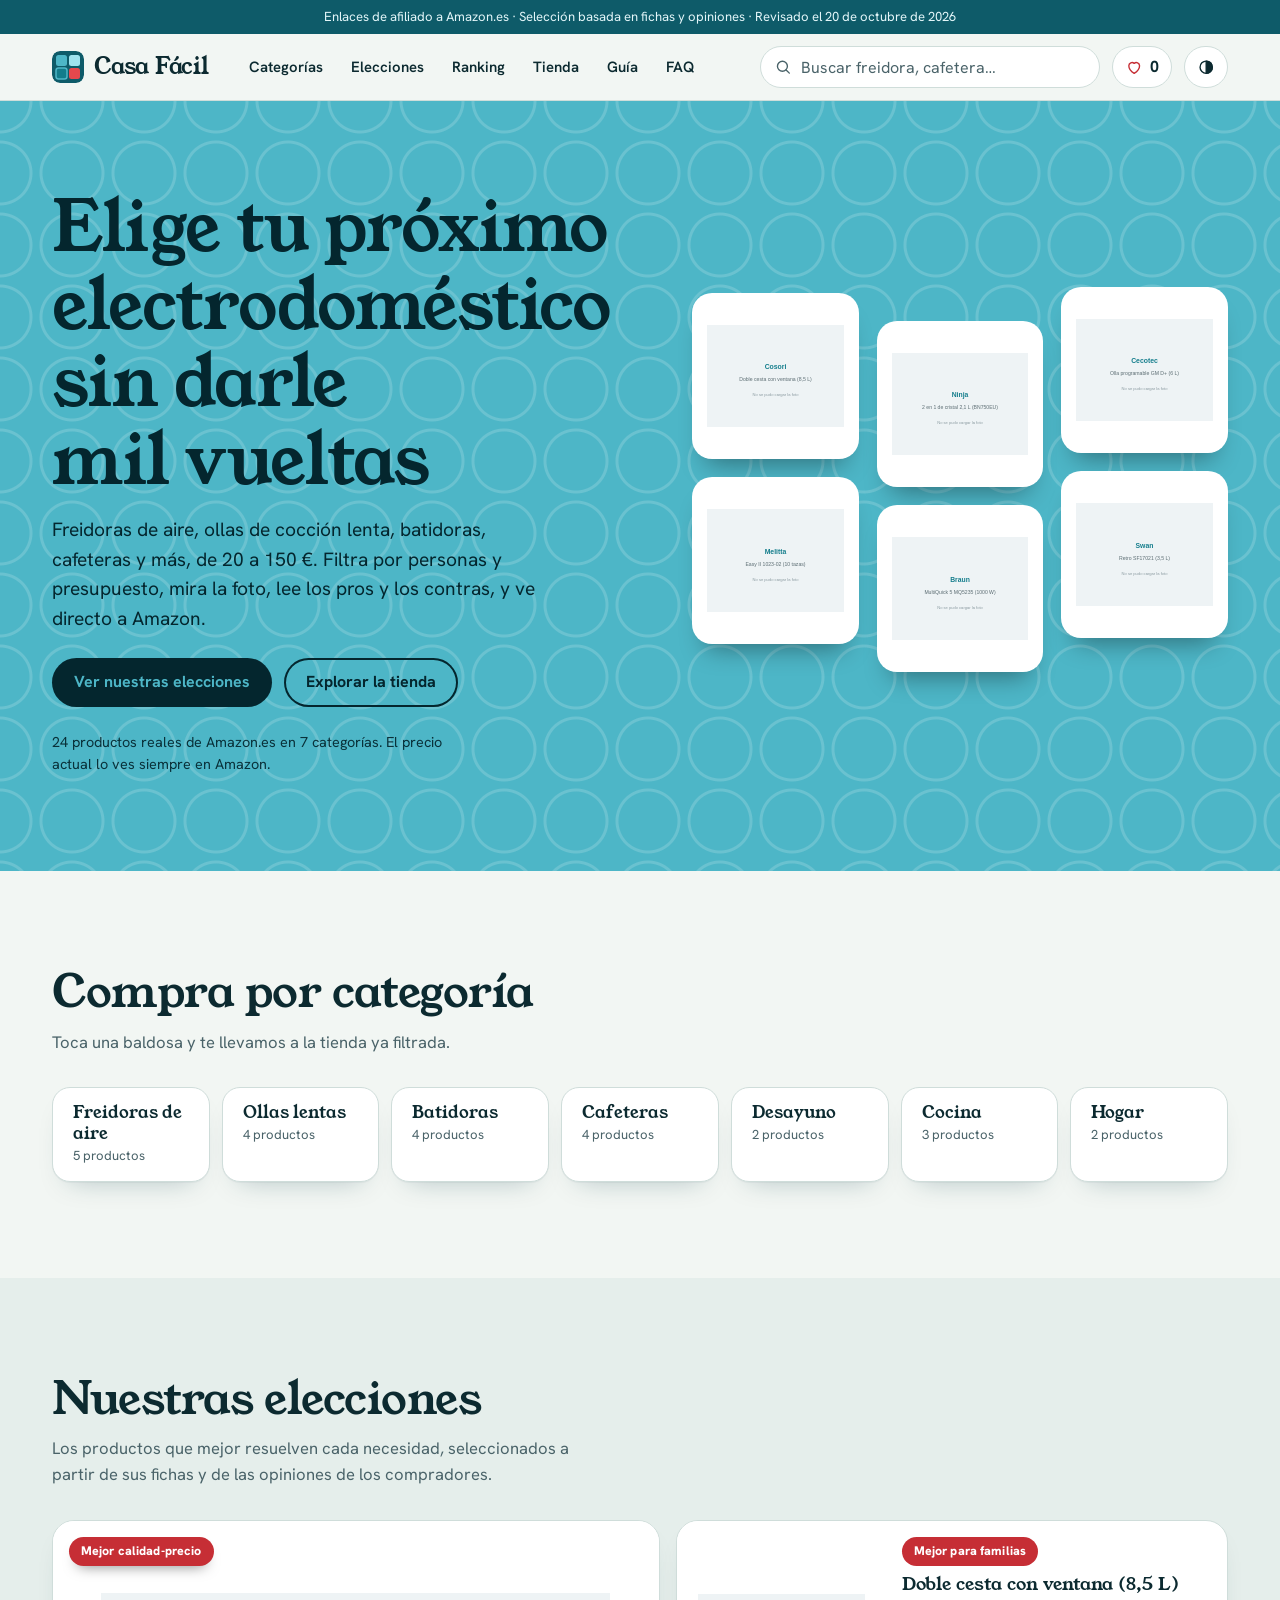
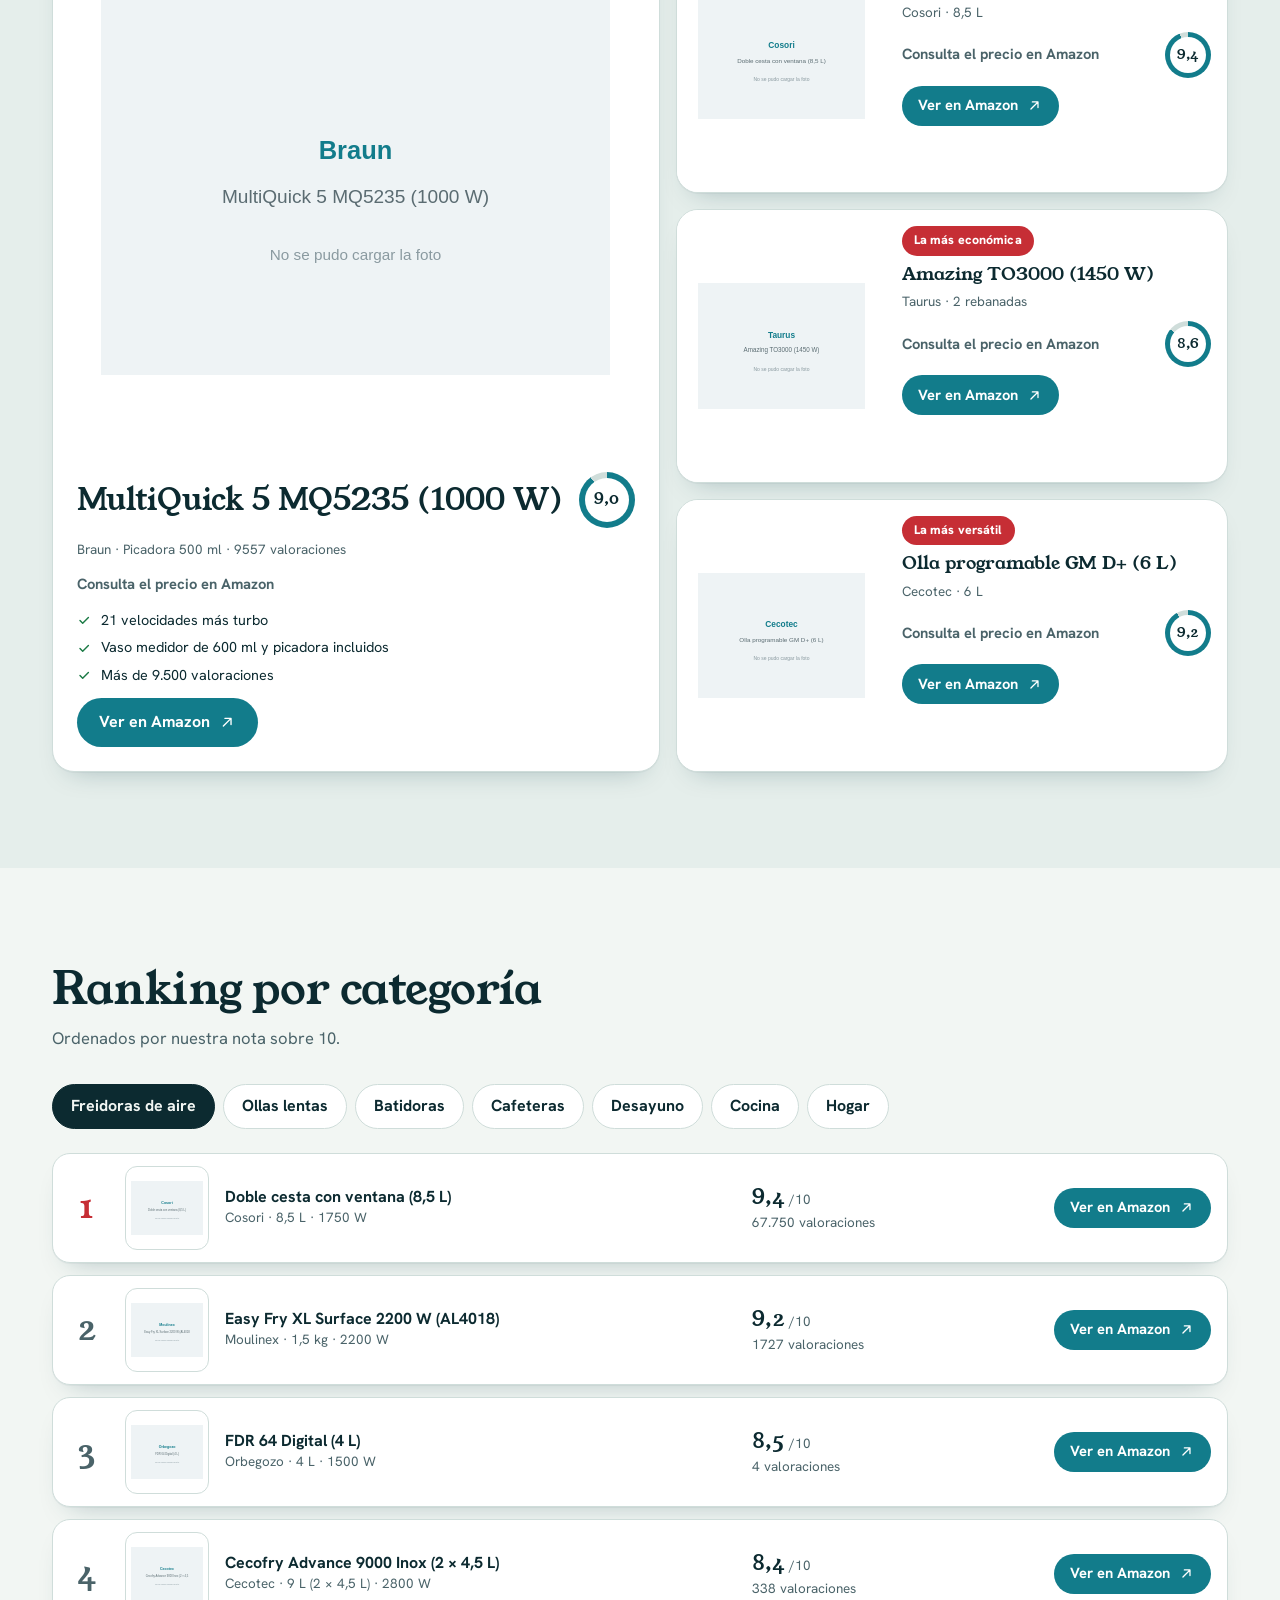
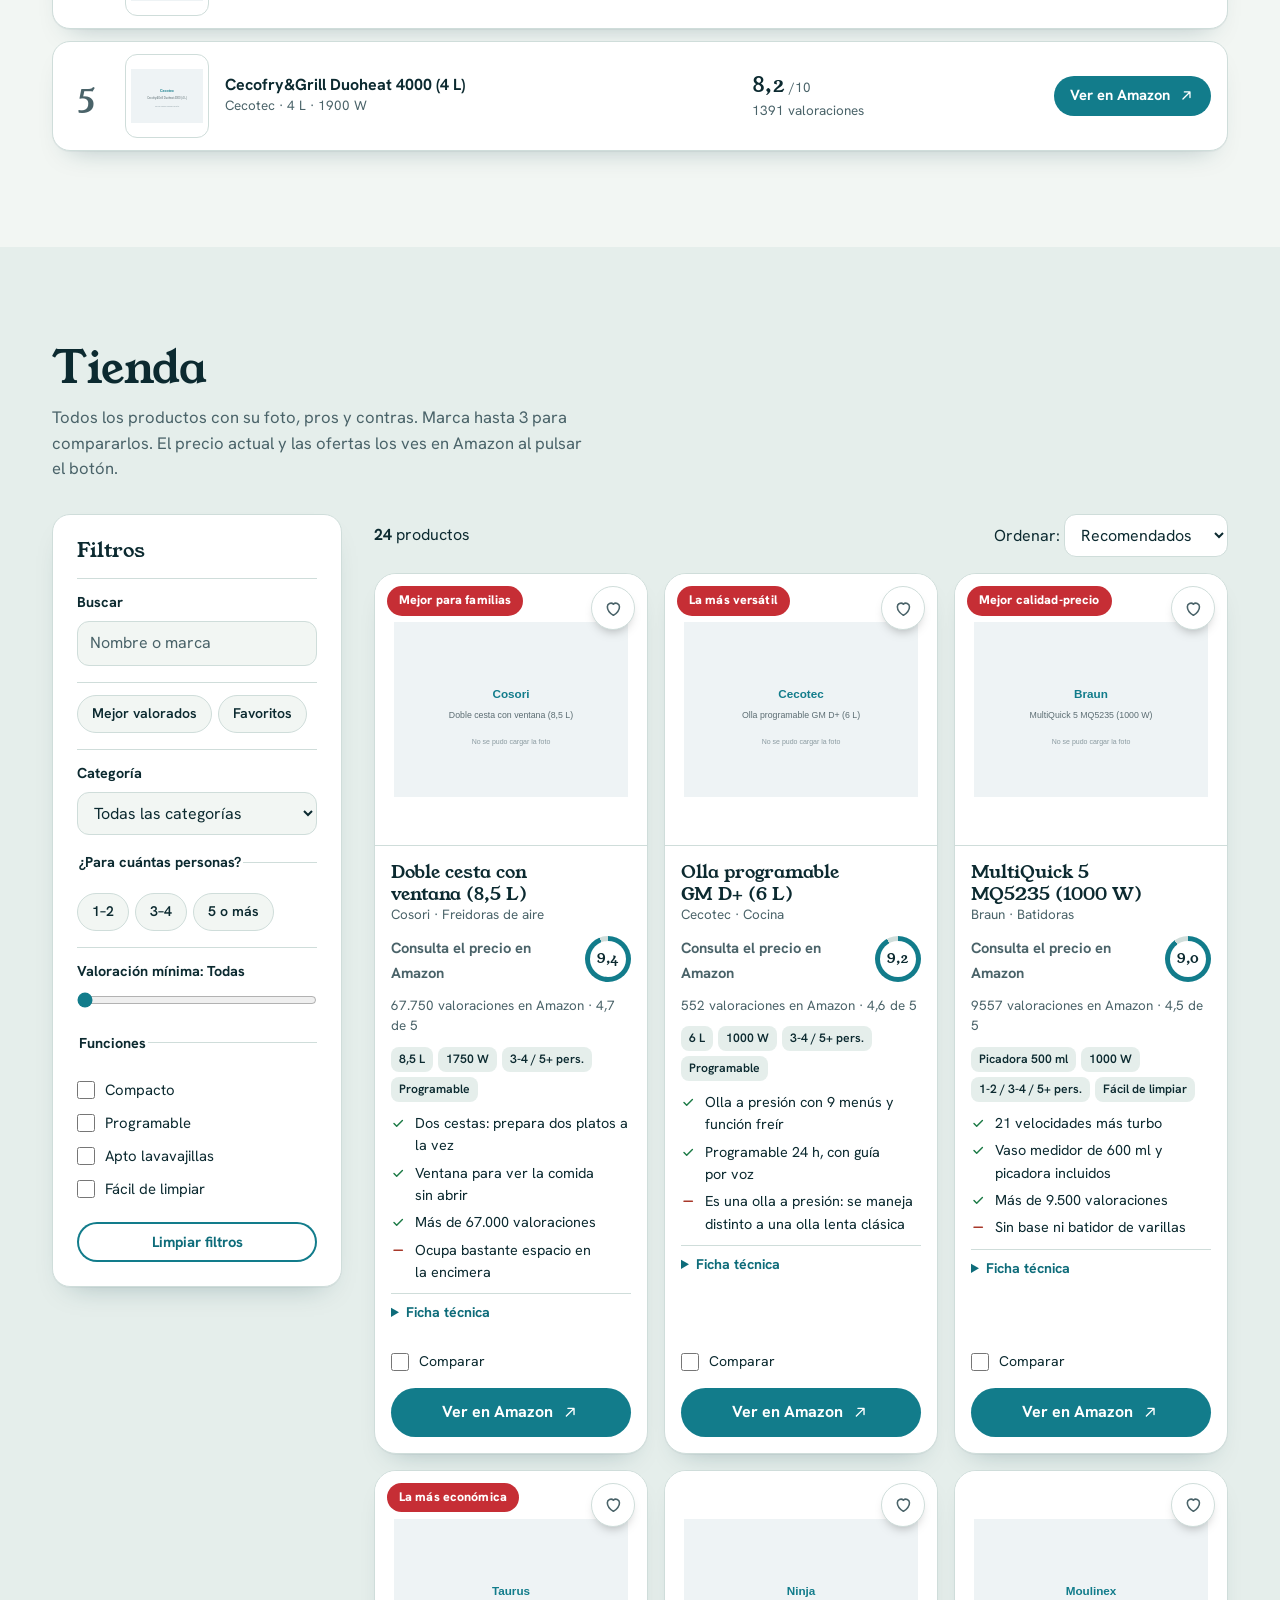
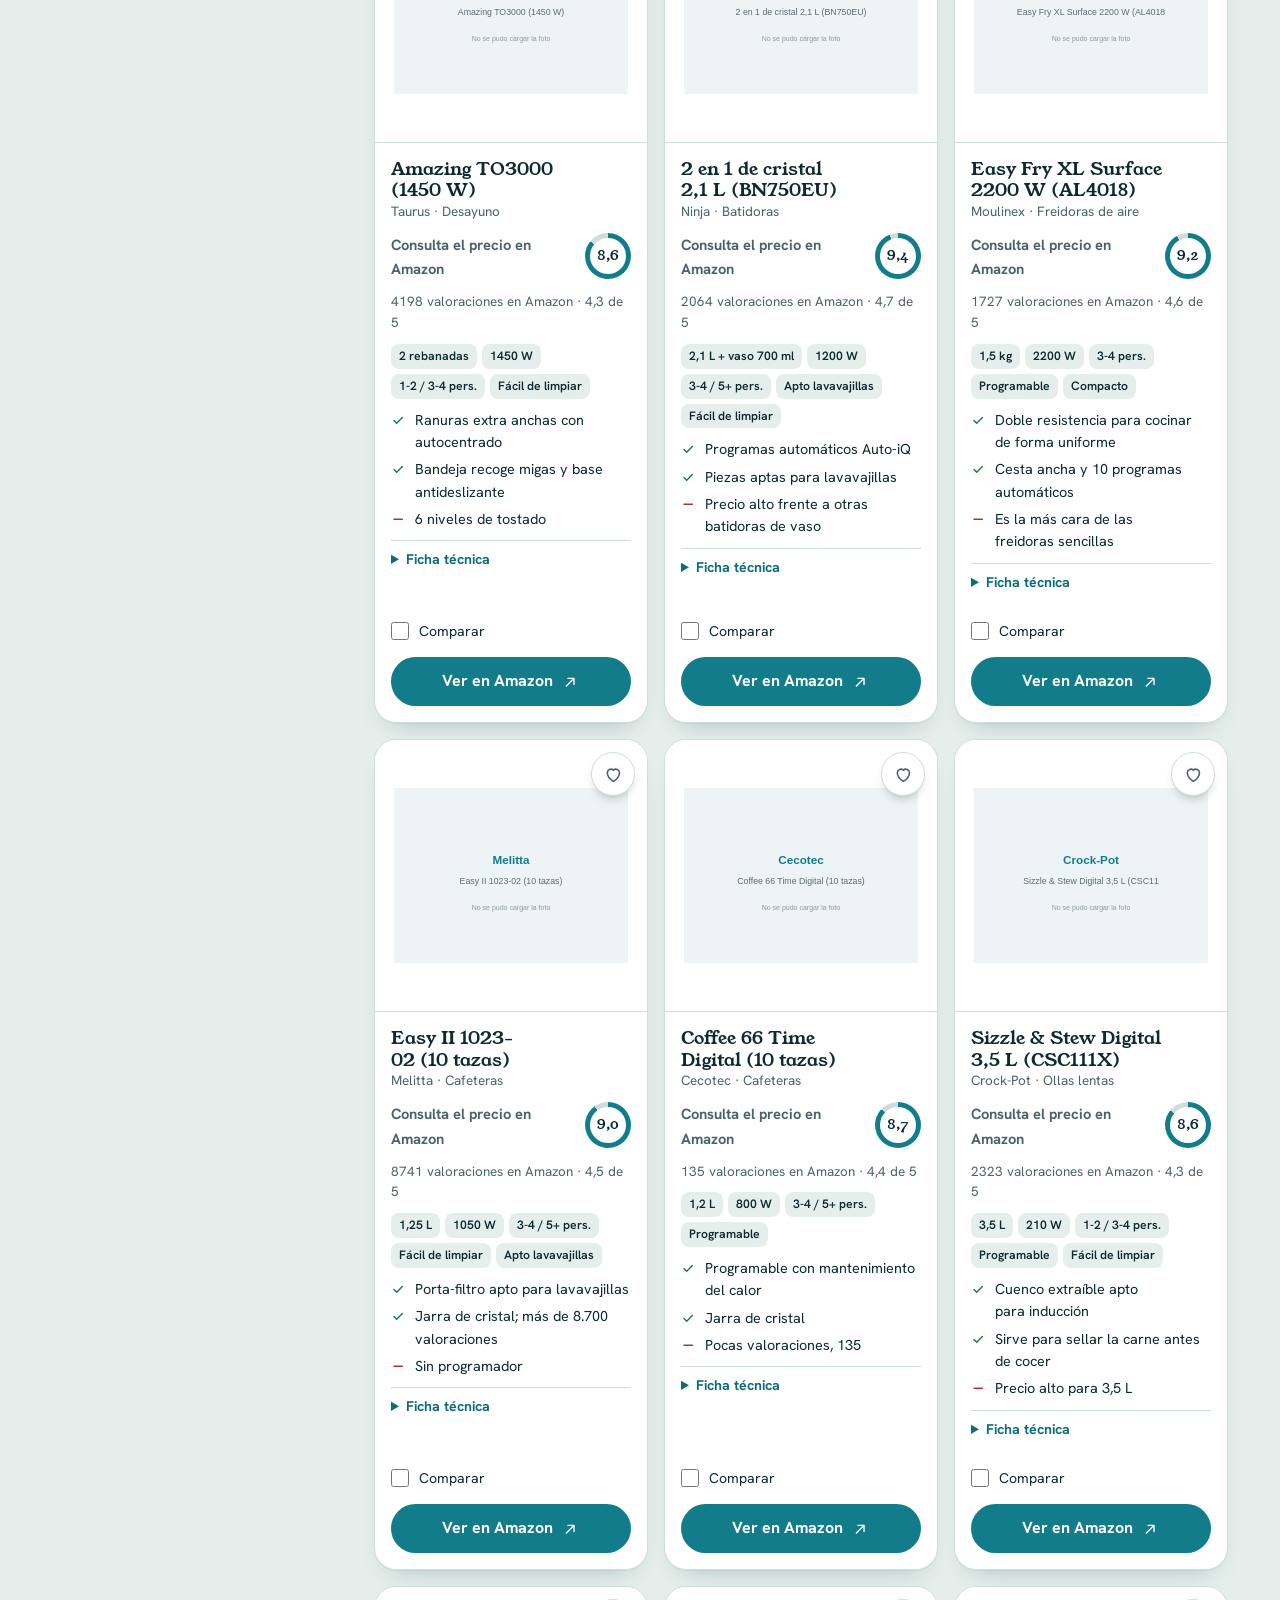
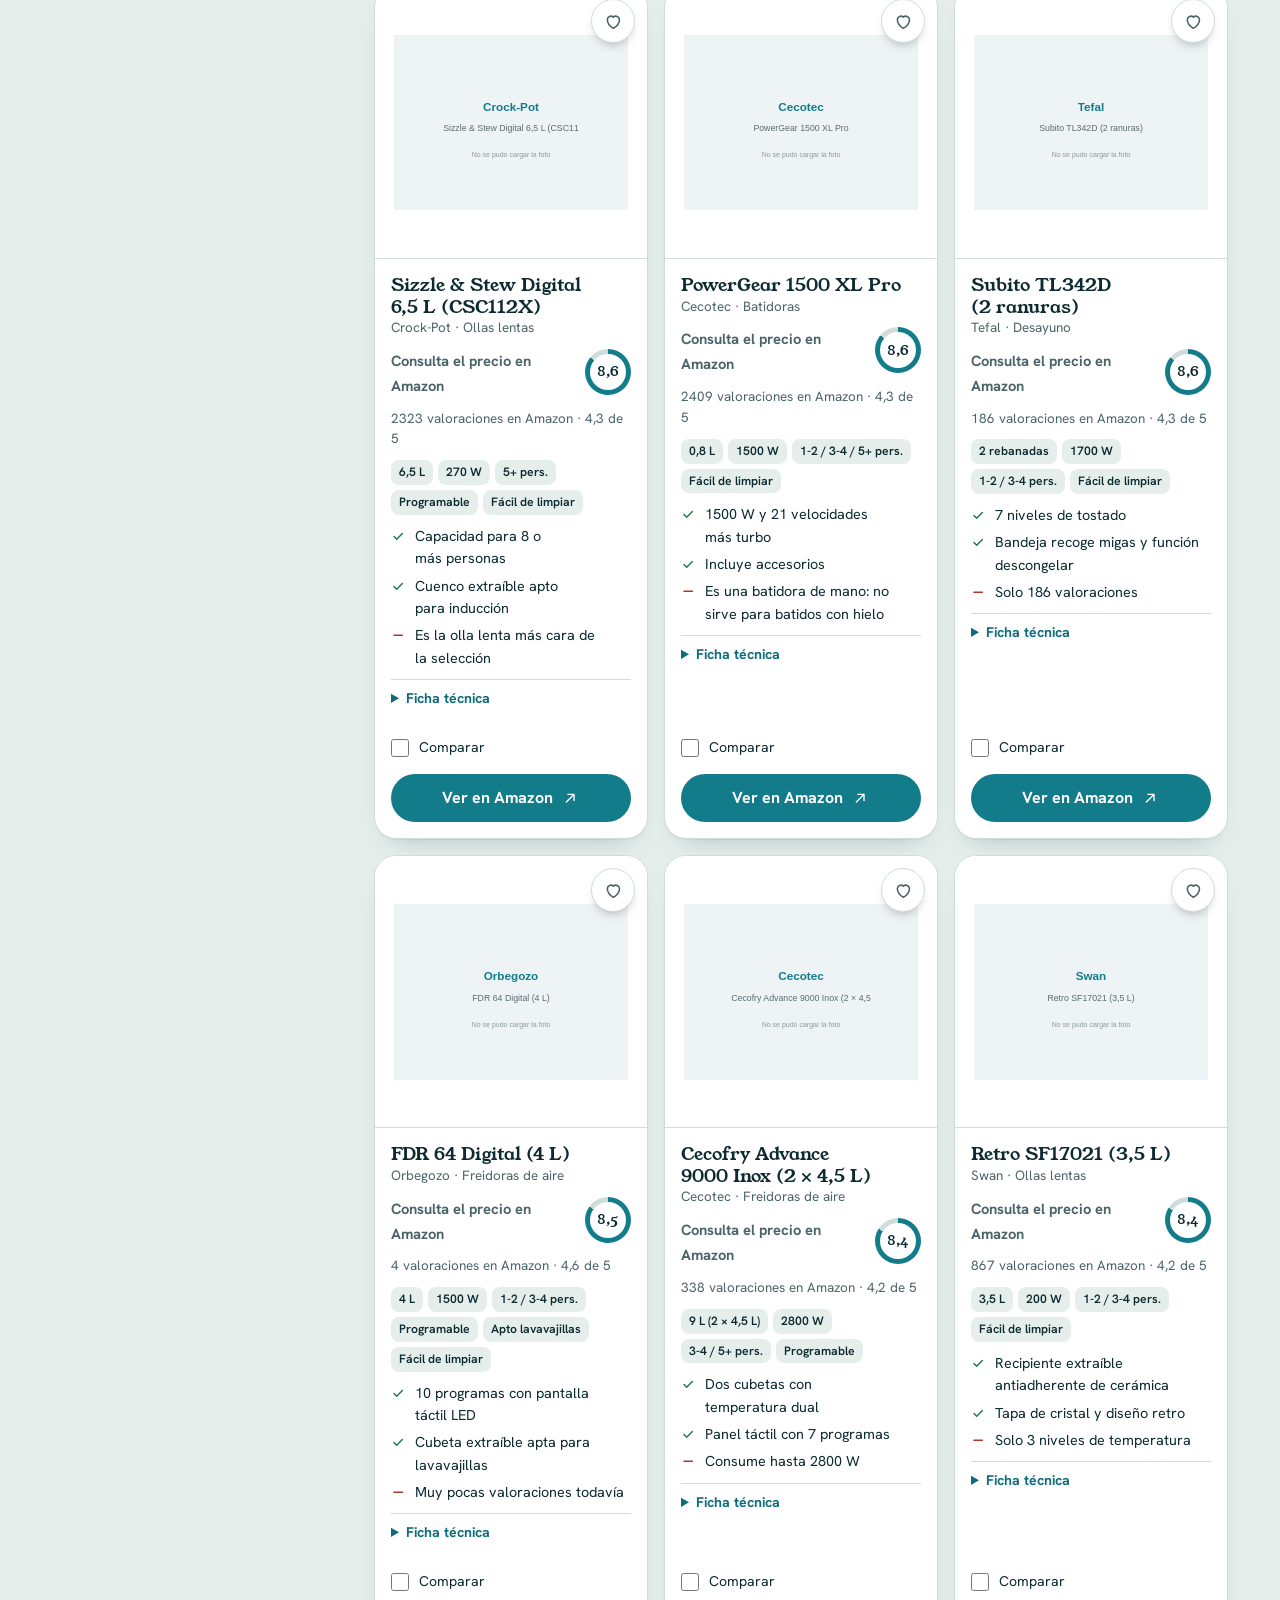
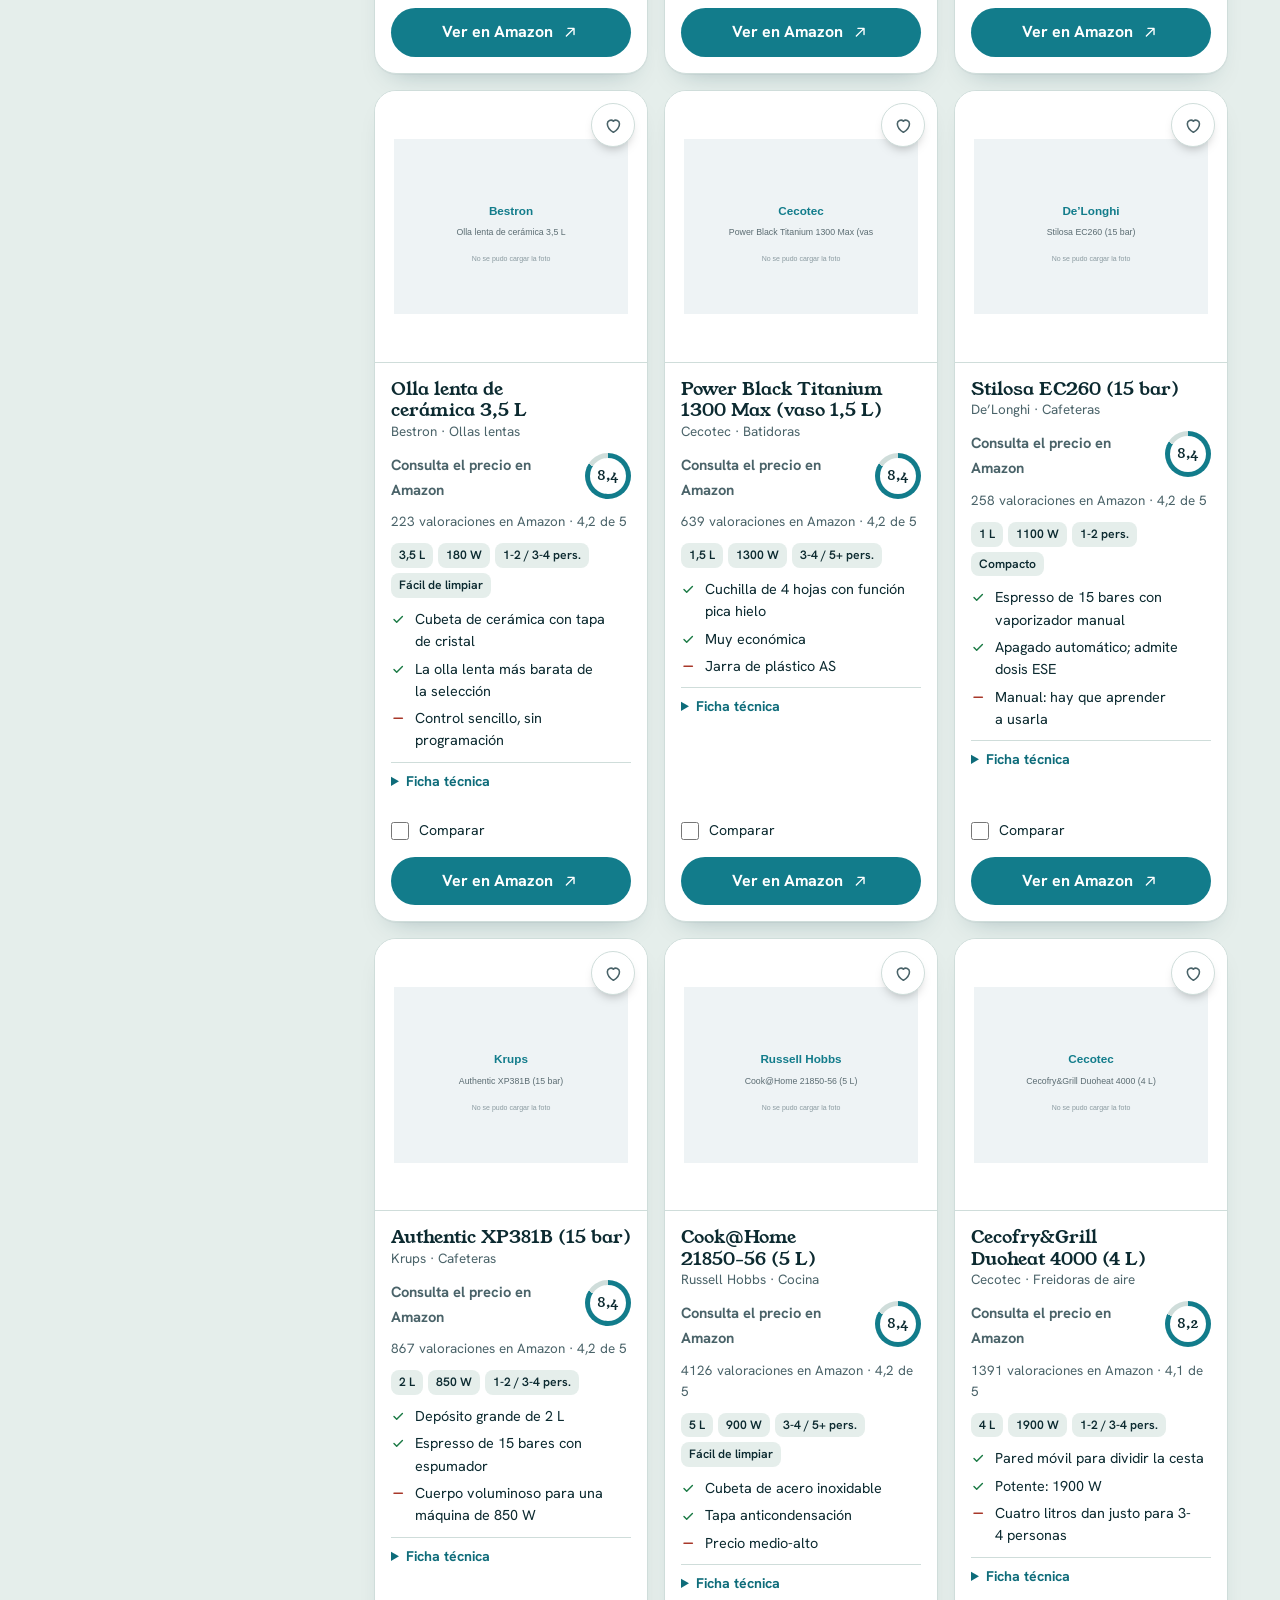
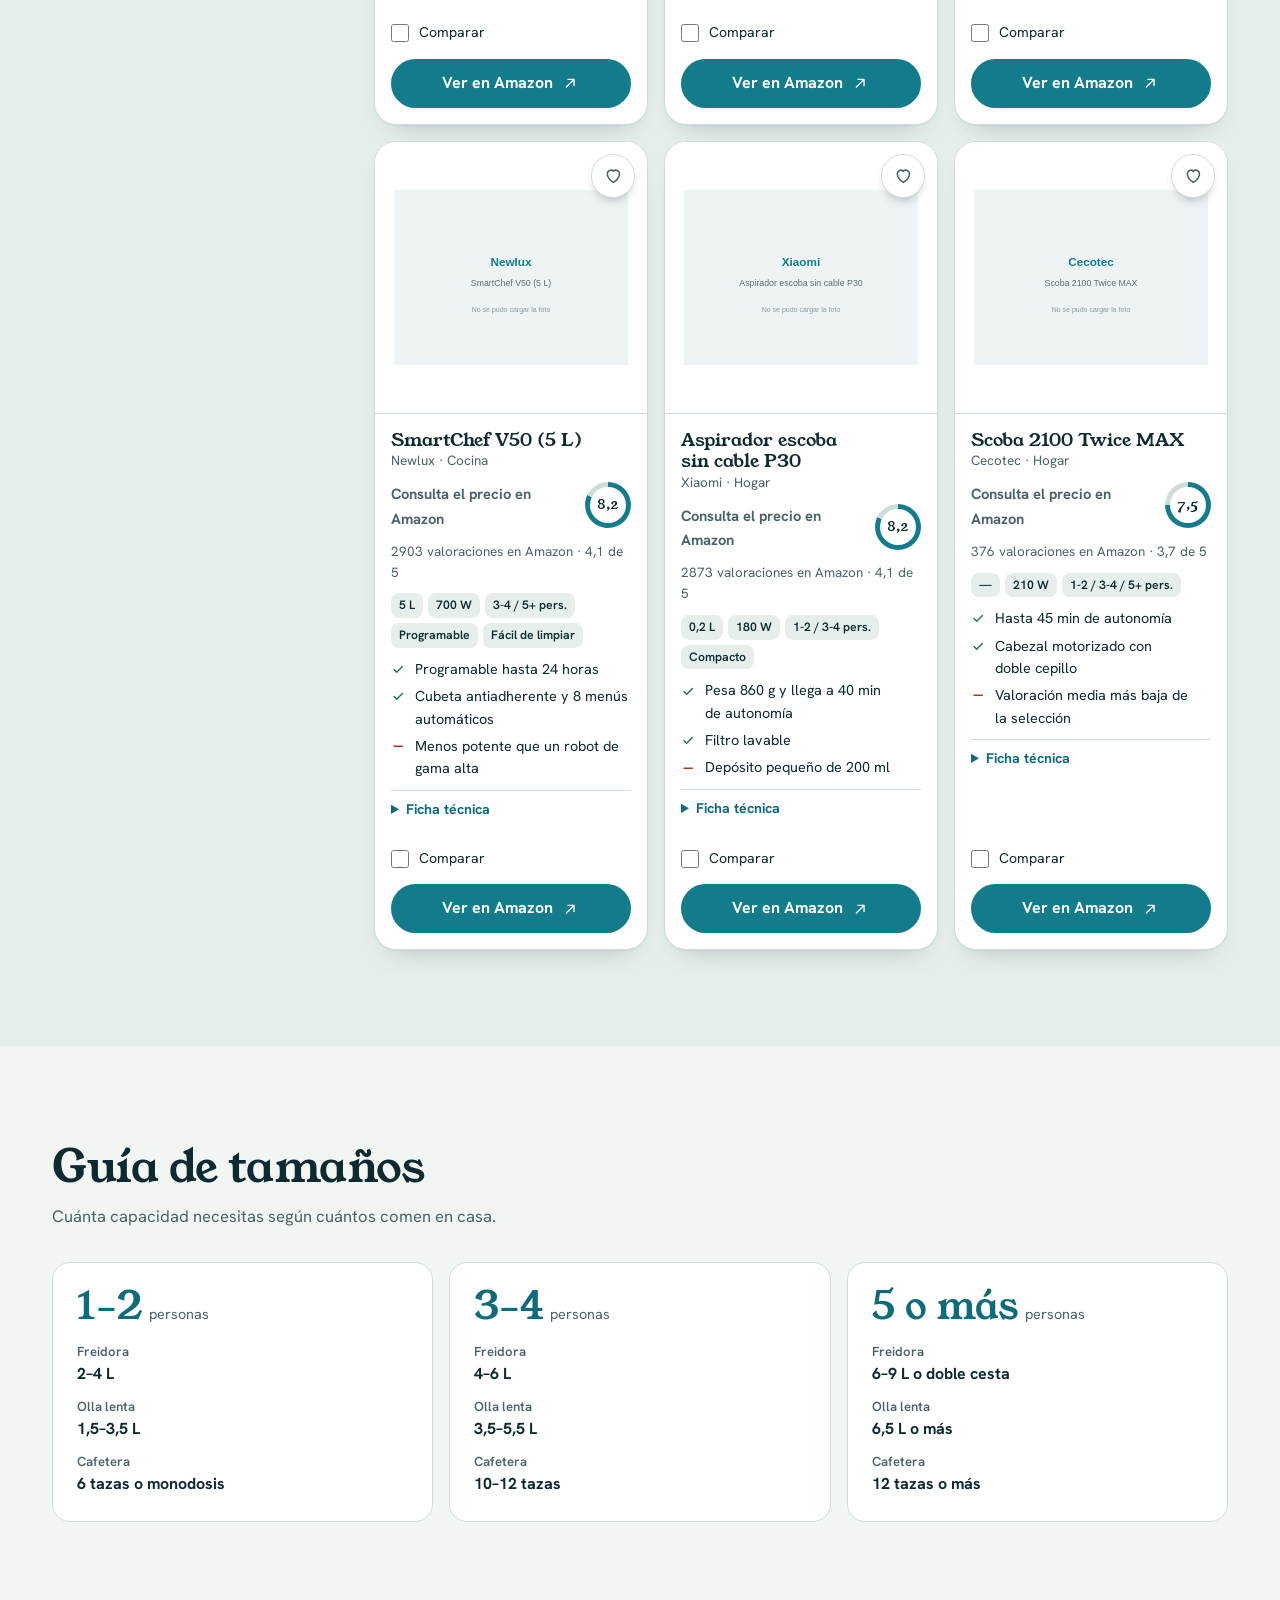
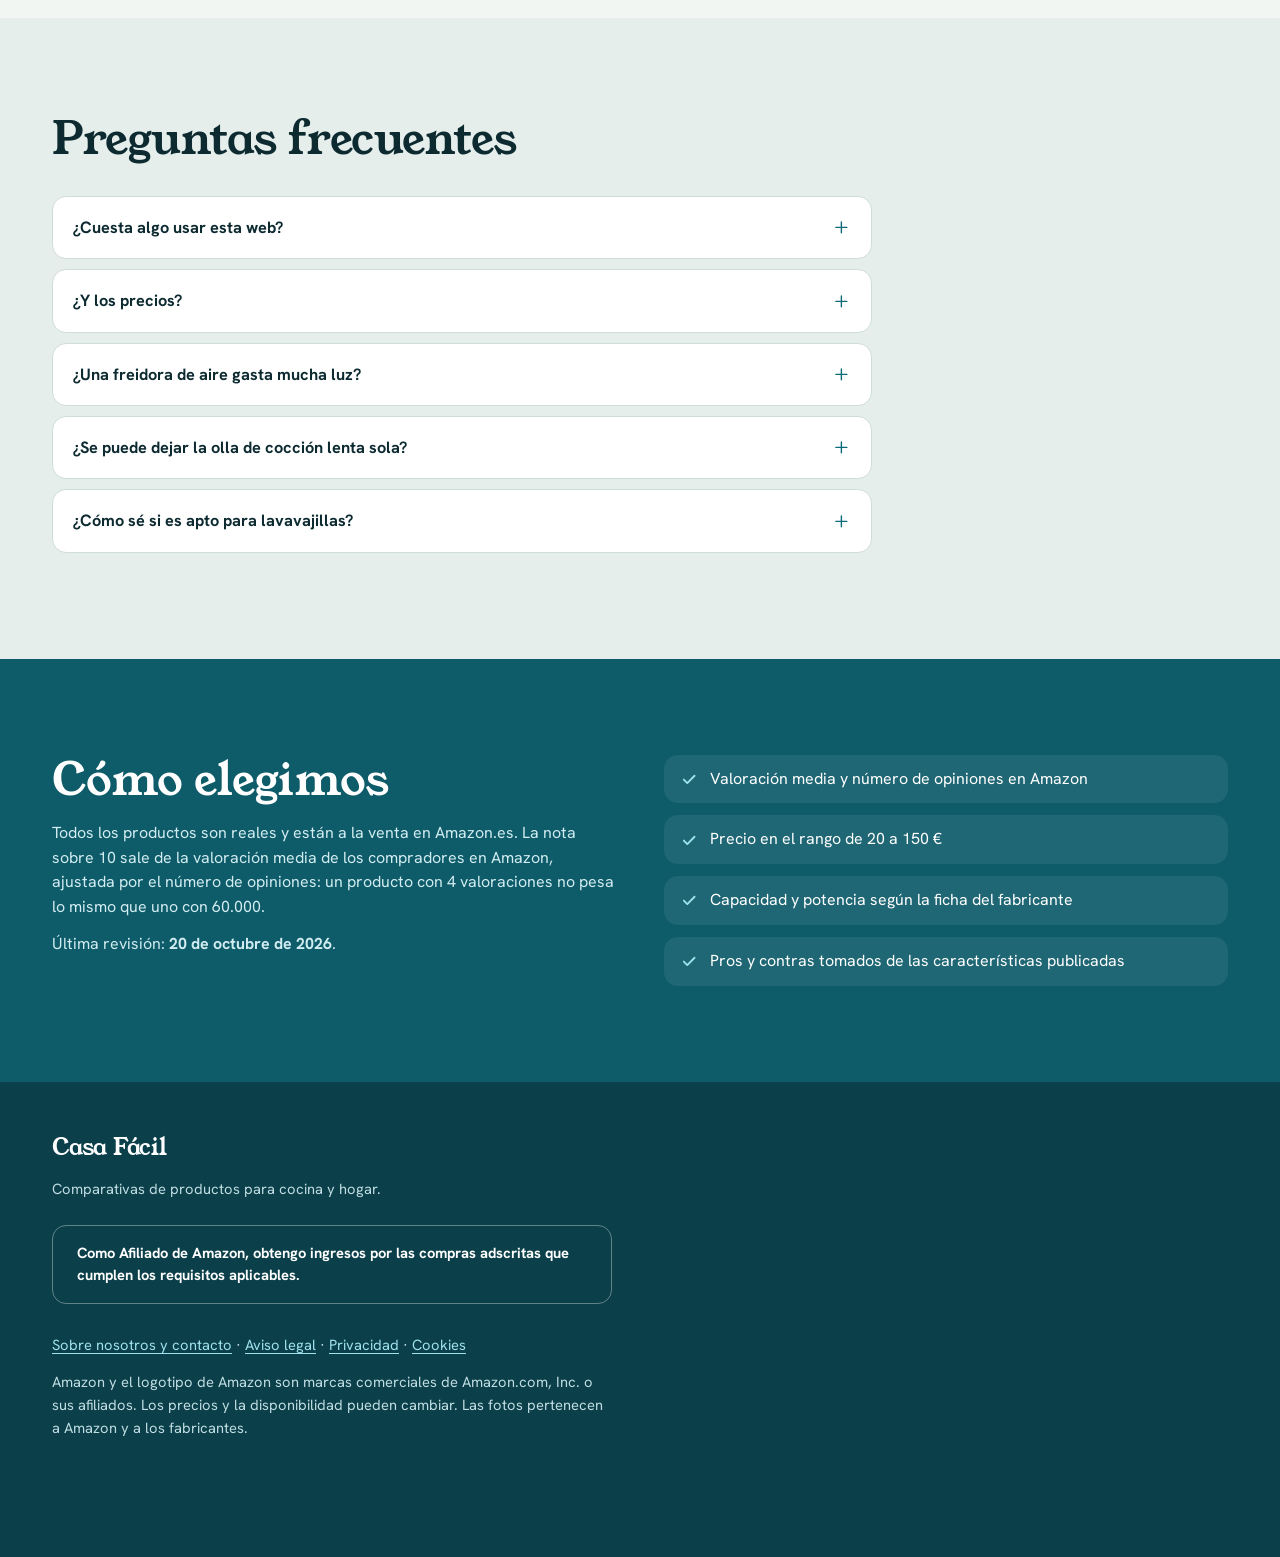
==== commit 7e632020: "Add files via upload" ====
--- a/index.html
+++ b/index.html
@@ -430,7 +430,7 @@
 /* ============ CONFIGURACIÓN ============ */
 const CONFIG={
   nombreSitio:'Casa Fácil',
-  tag:'',                     // <- pon aquí tu ID de afiliado cuando Amazon te apruebe (p. ej. 'casafacil-21'). Vacío = enlaces sin etiqueta
+  tag:'jongonzalo-21',        // <- pon aquí tu ID de afiliado cuando Amazon te apruebe (p. ej. 'casafacil-21'). Vacío = enlaces sin etiqueta
   dominio:'www.amazon.es',
   mostrarPrecio:false,        // false => no se muestran precios ni rebajas (se ven en Amazon). true cuando tengas precios garantizados (API)
   modoEjemplo:false,          // true => aviso de datos de ejemplo
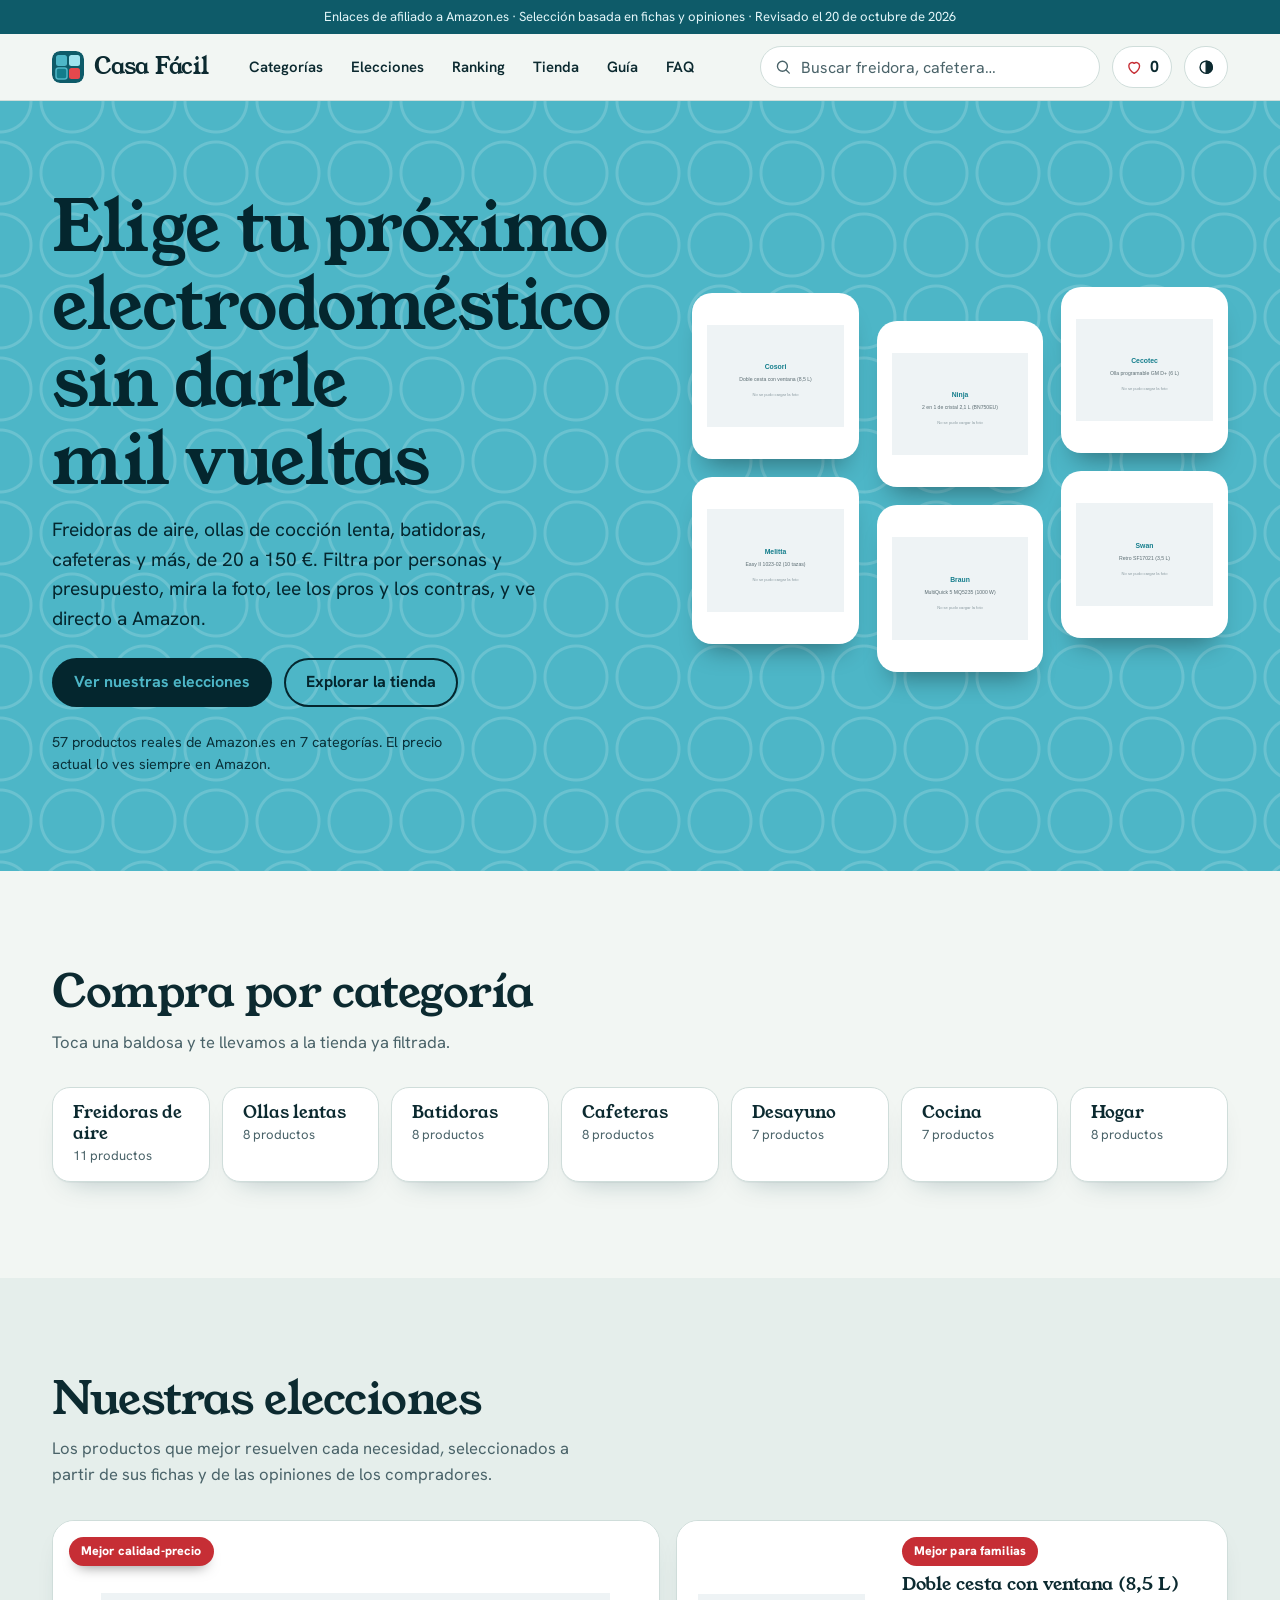
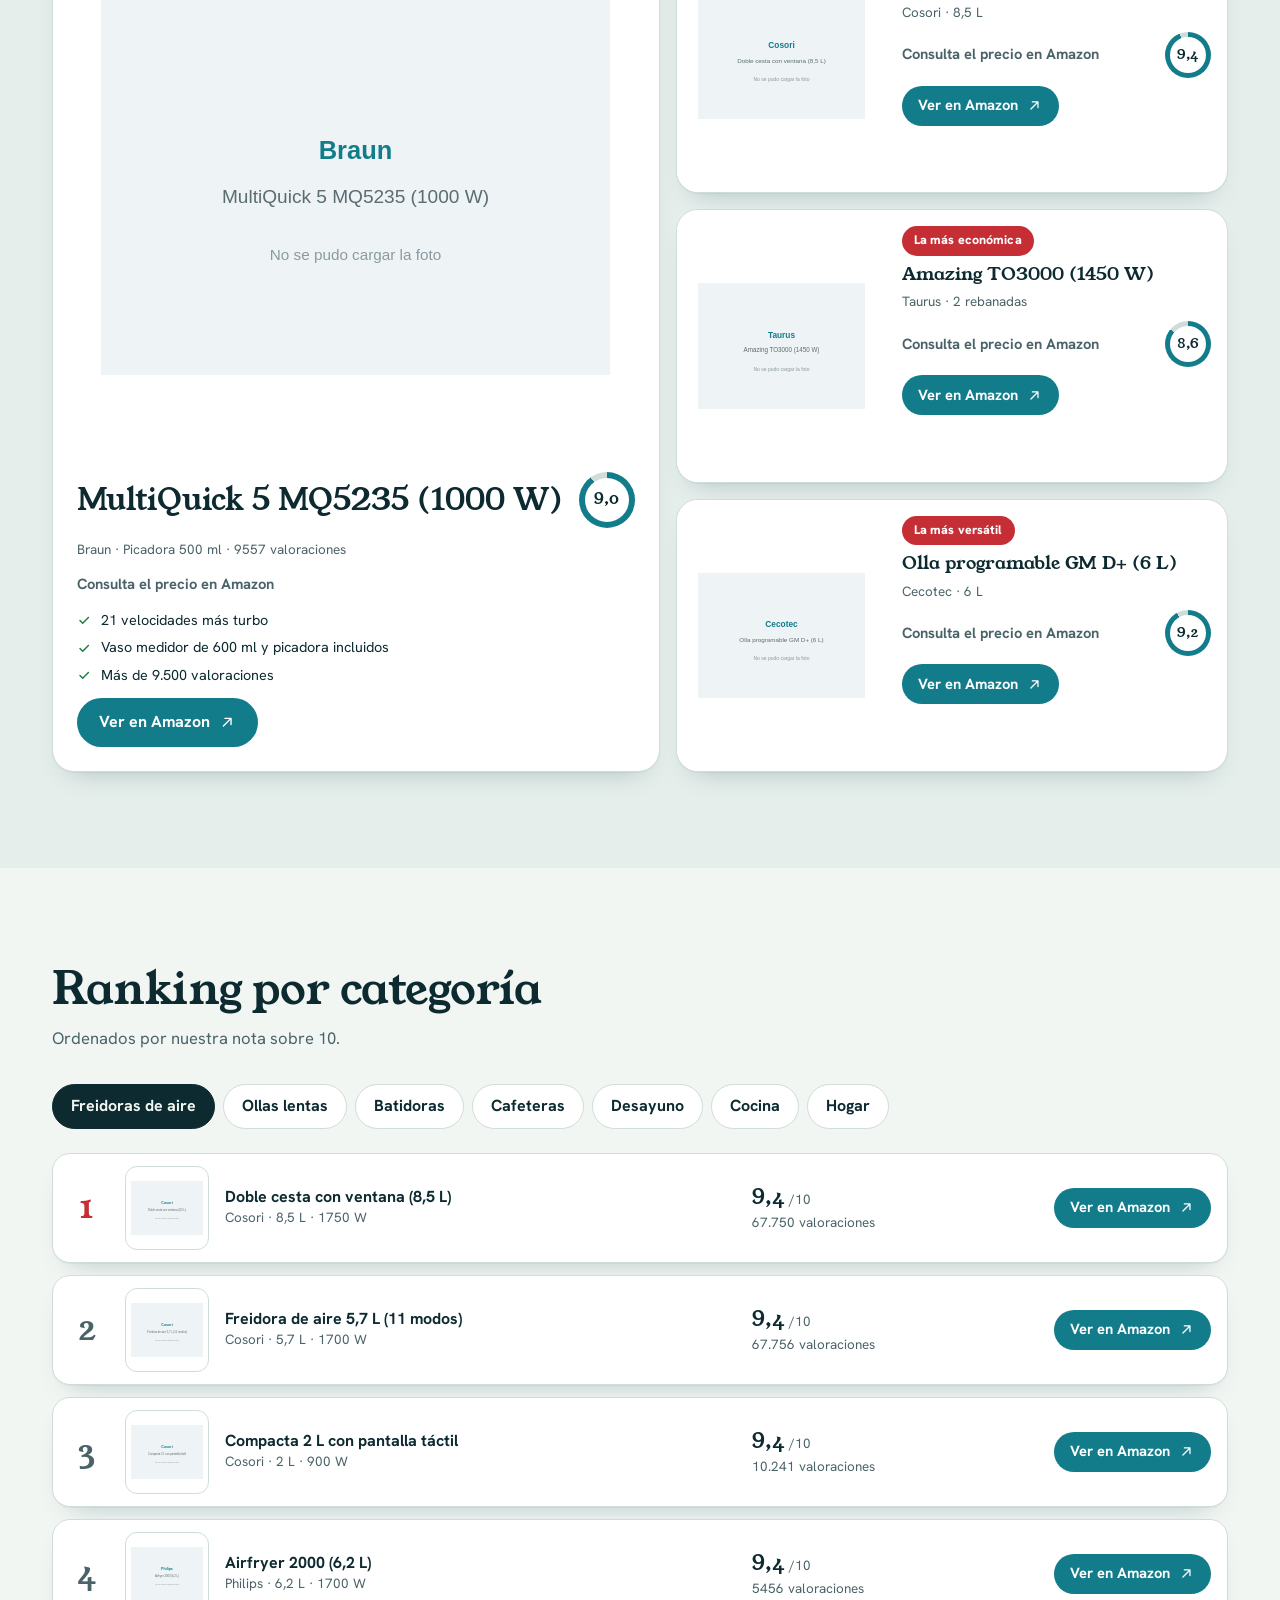
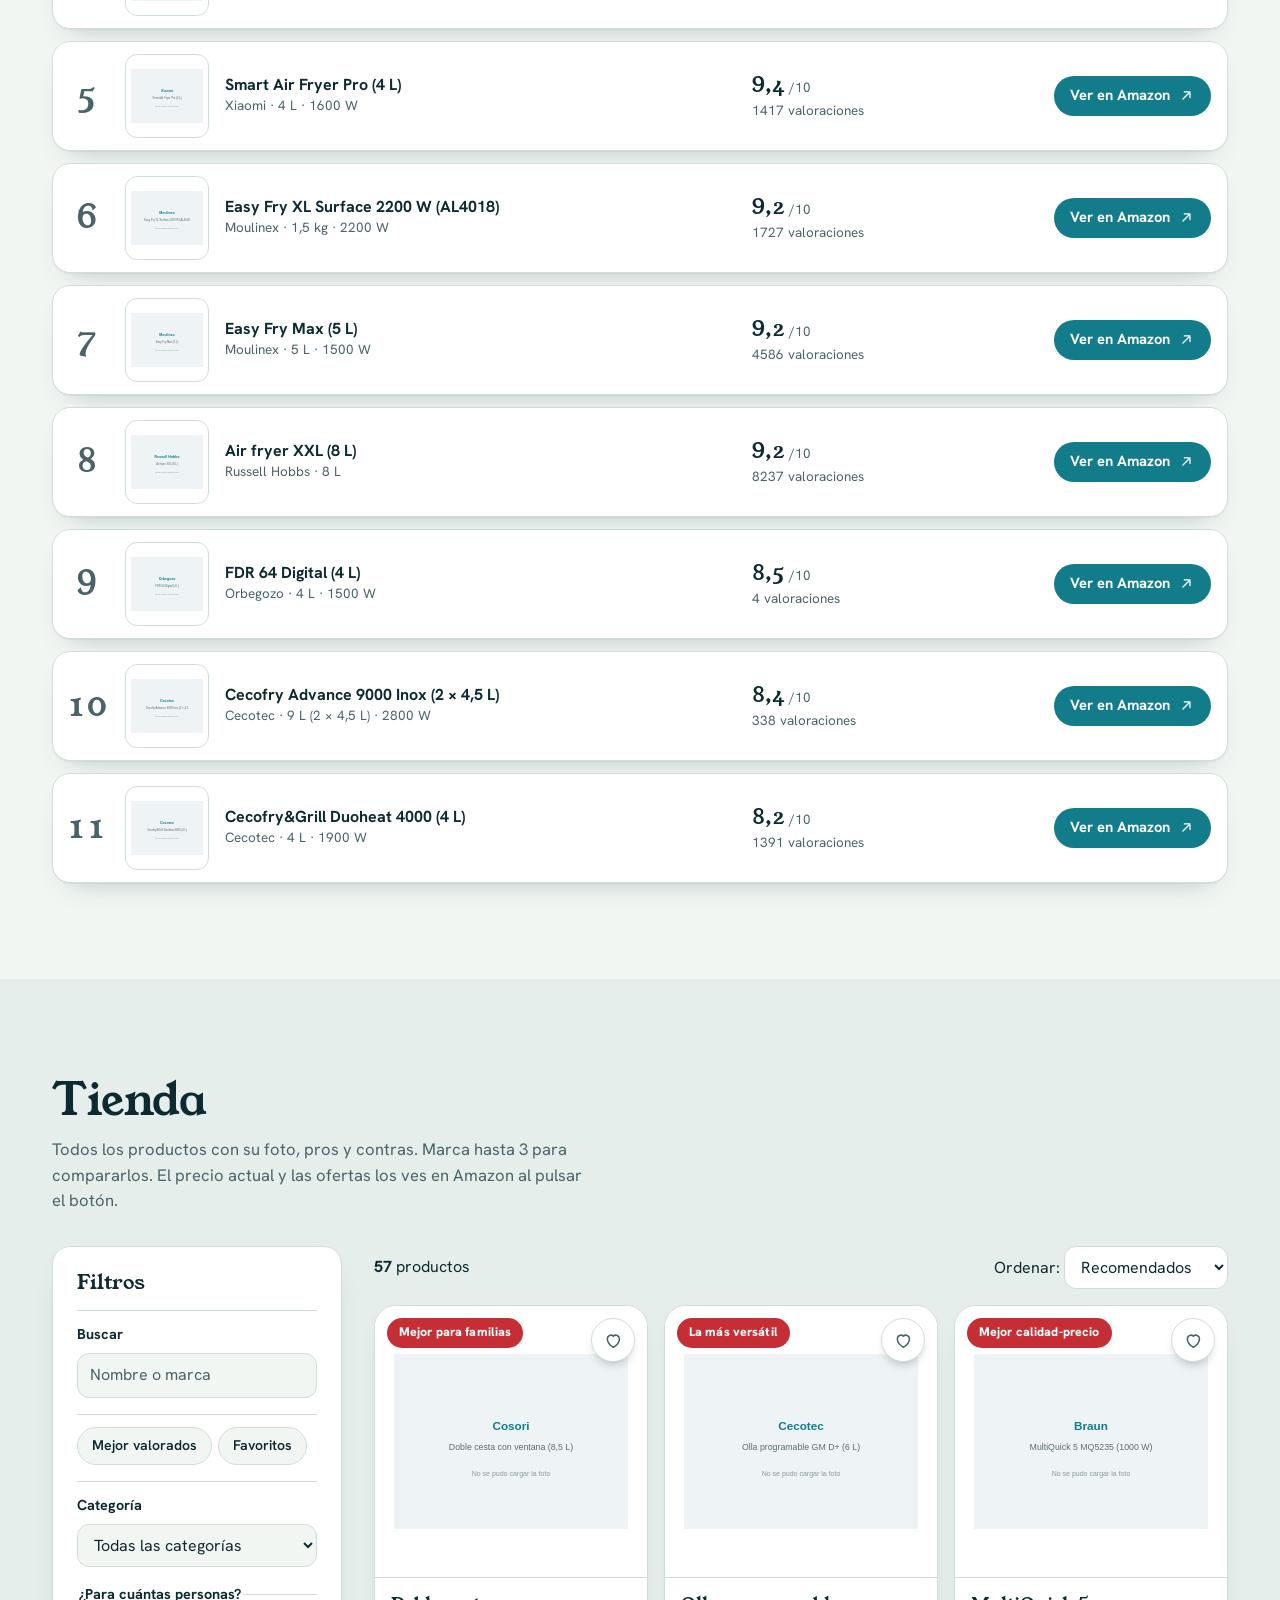
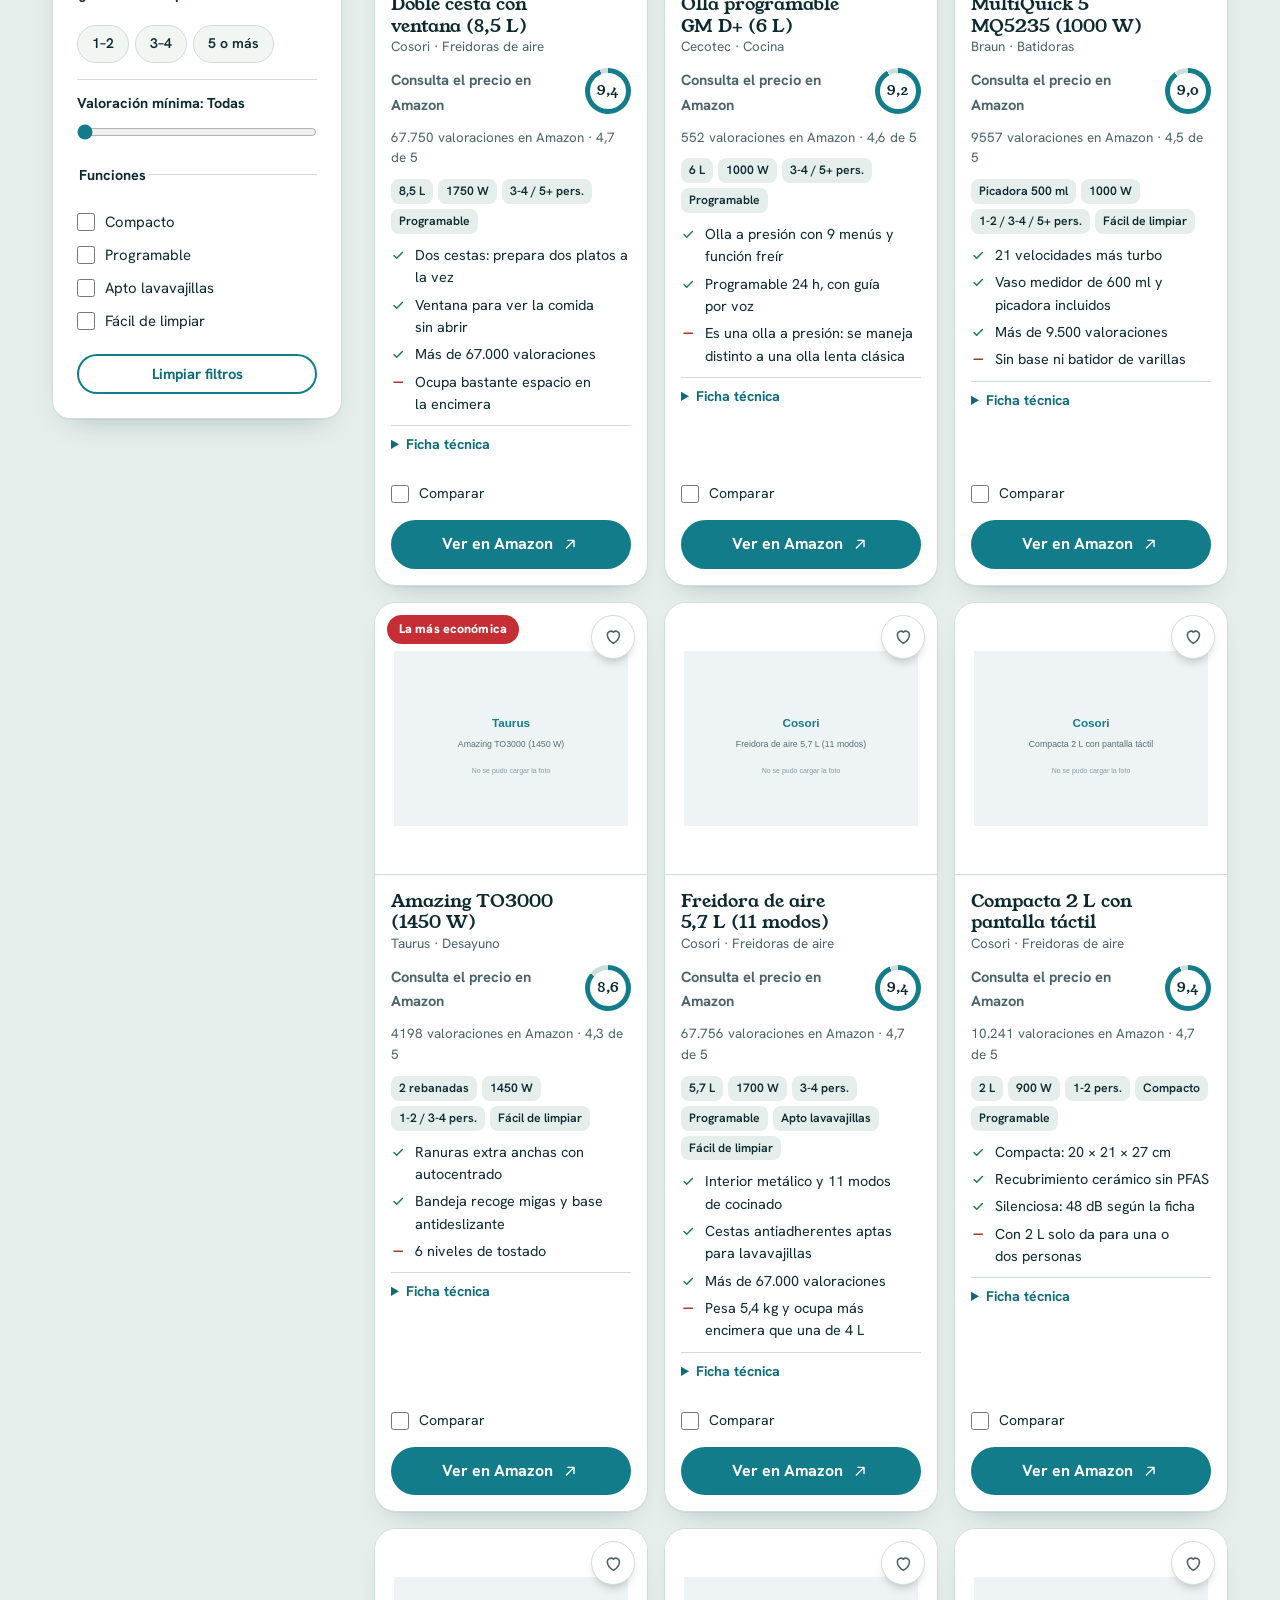
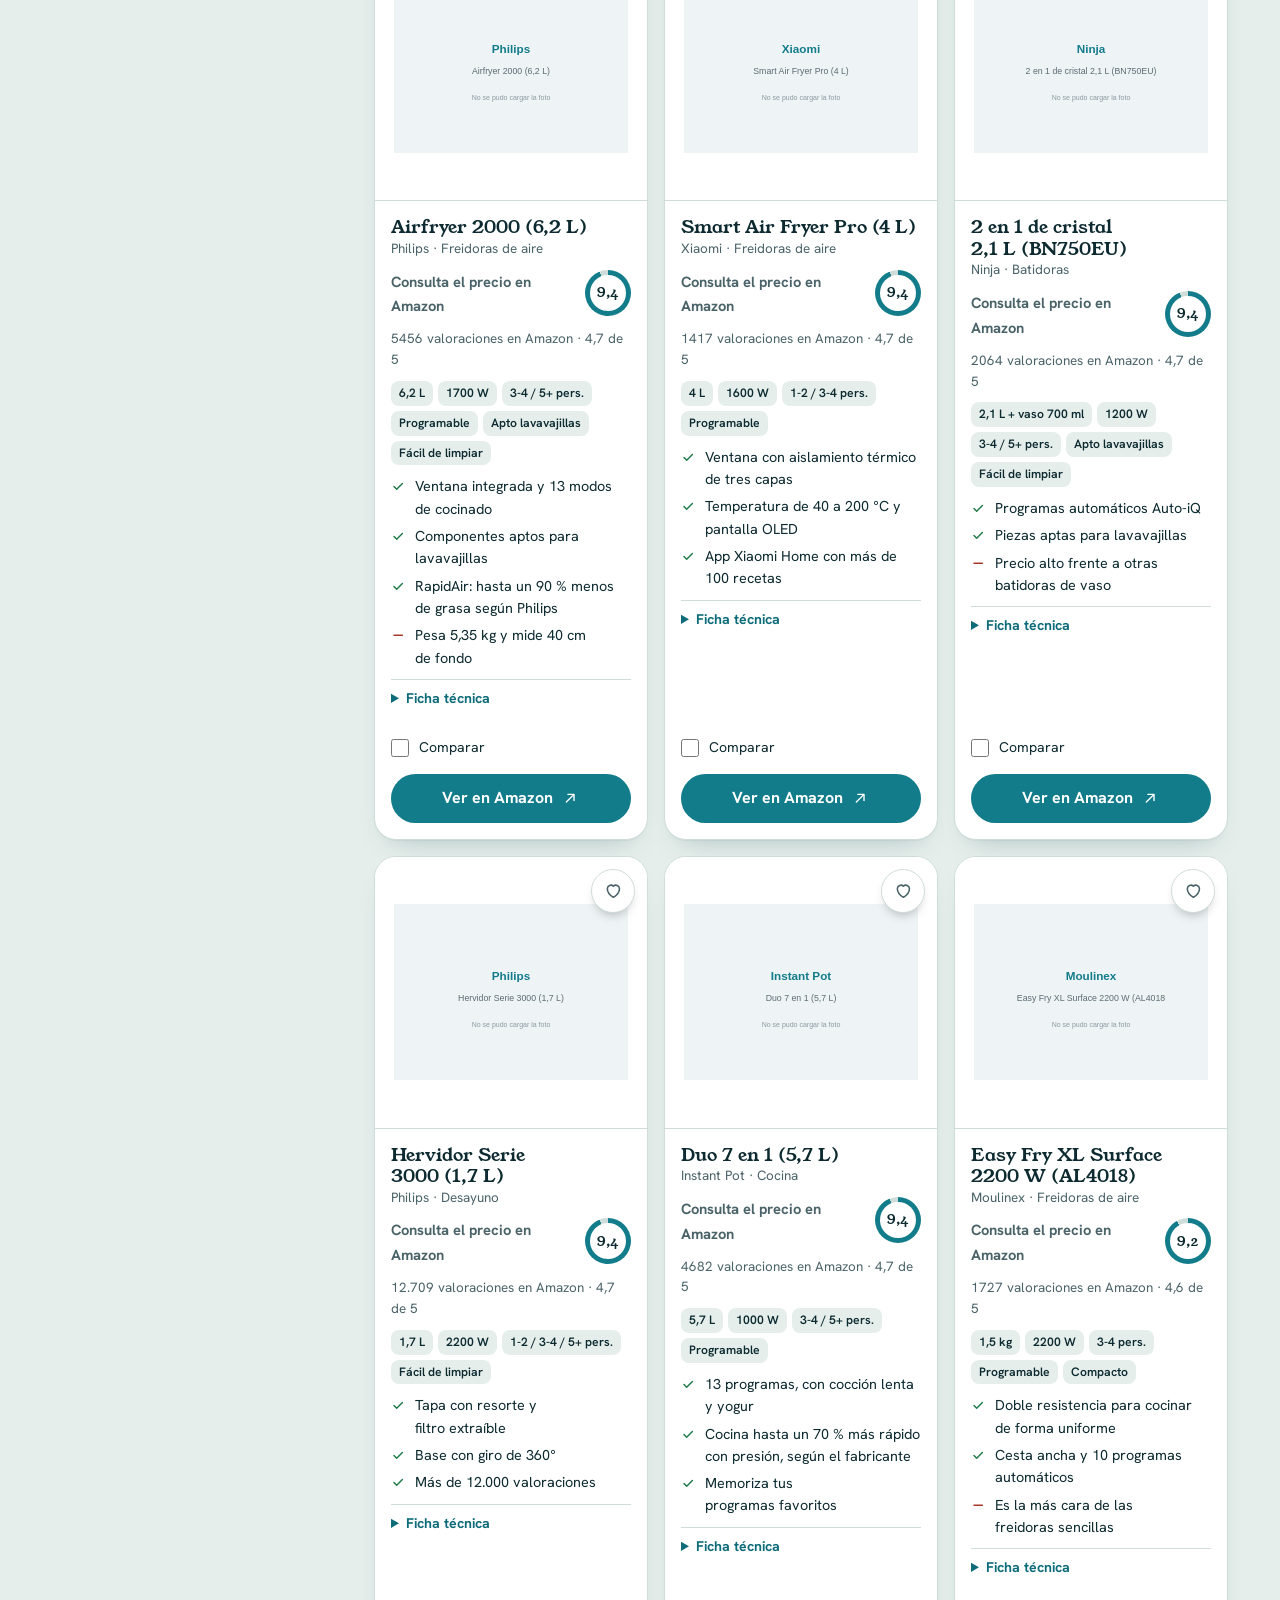
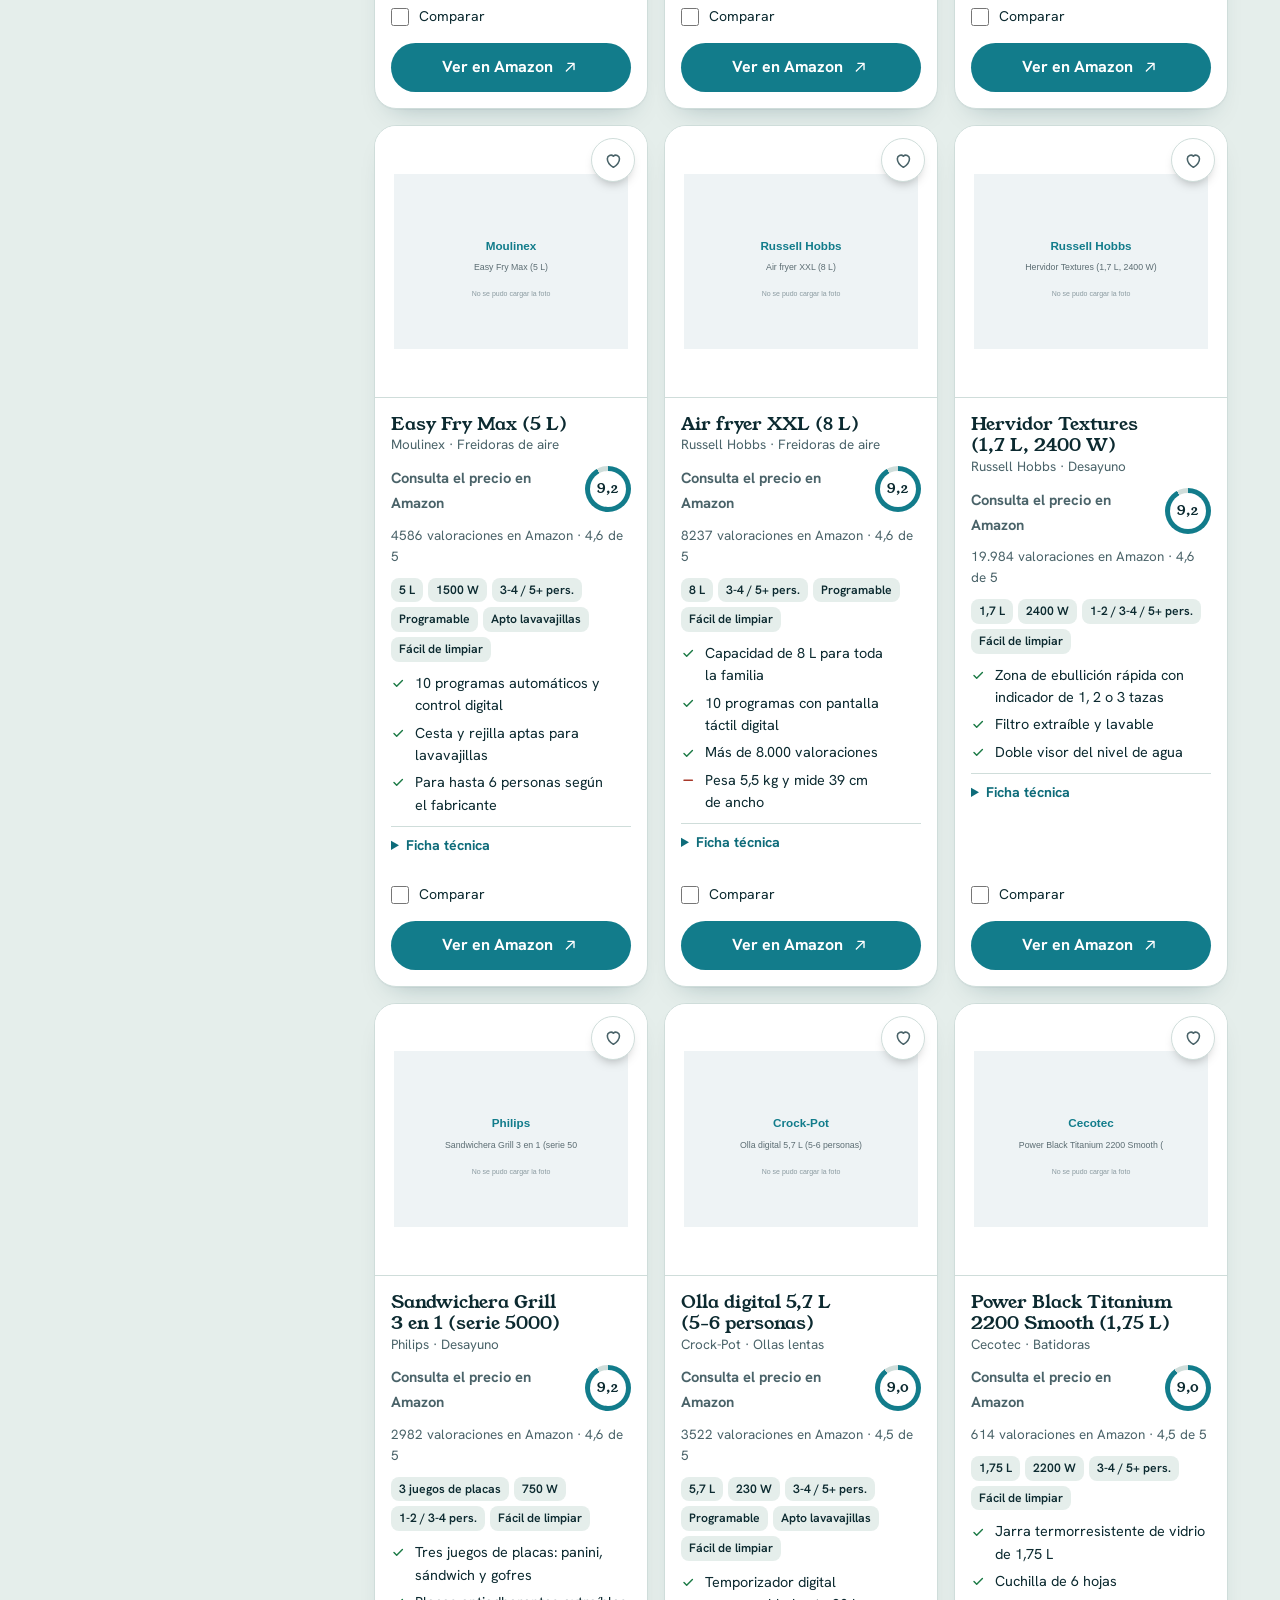
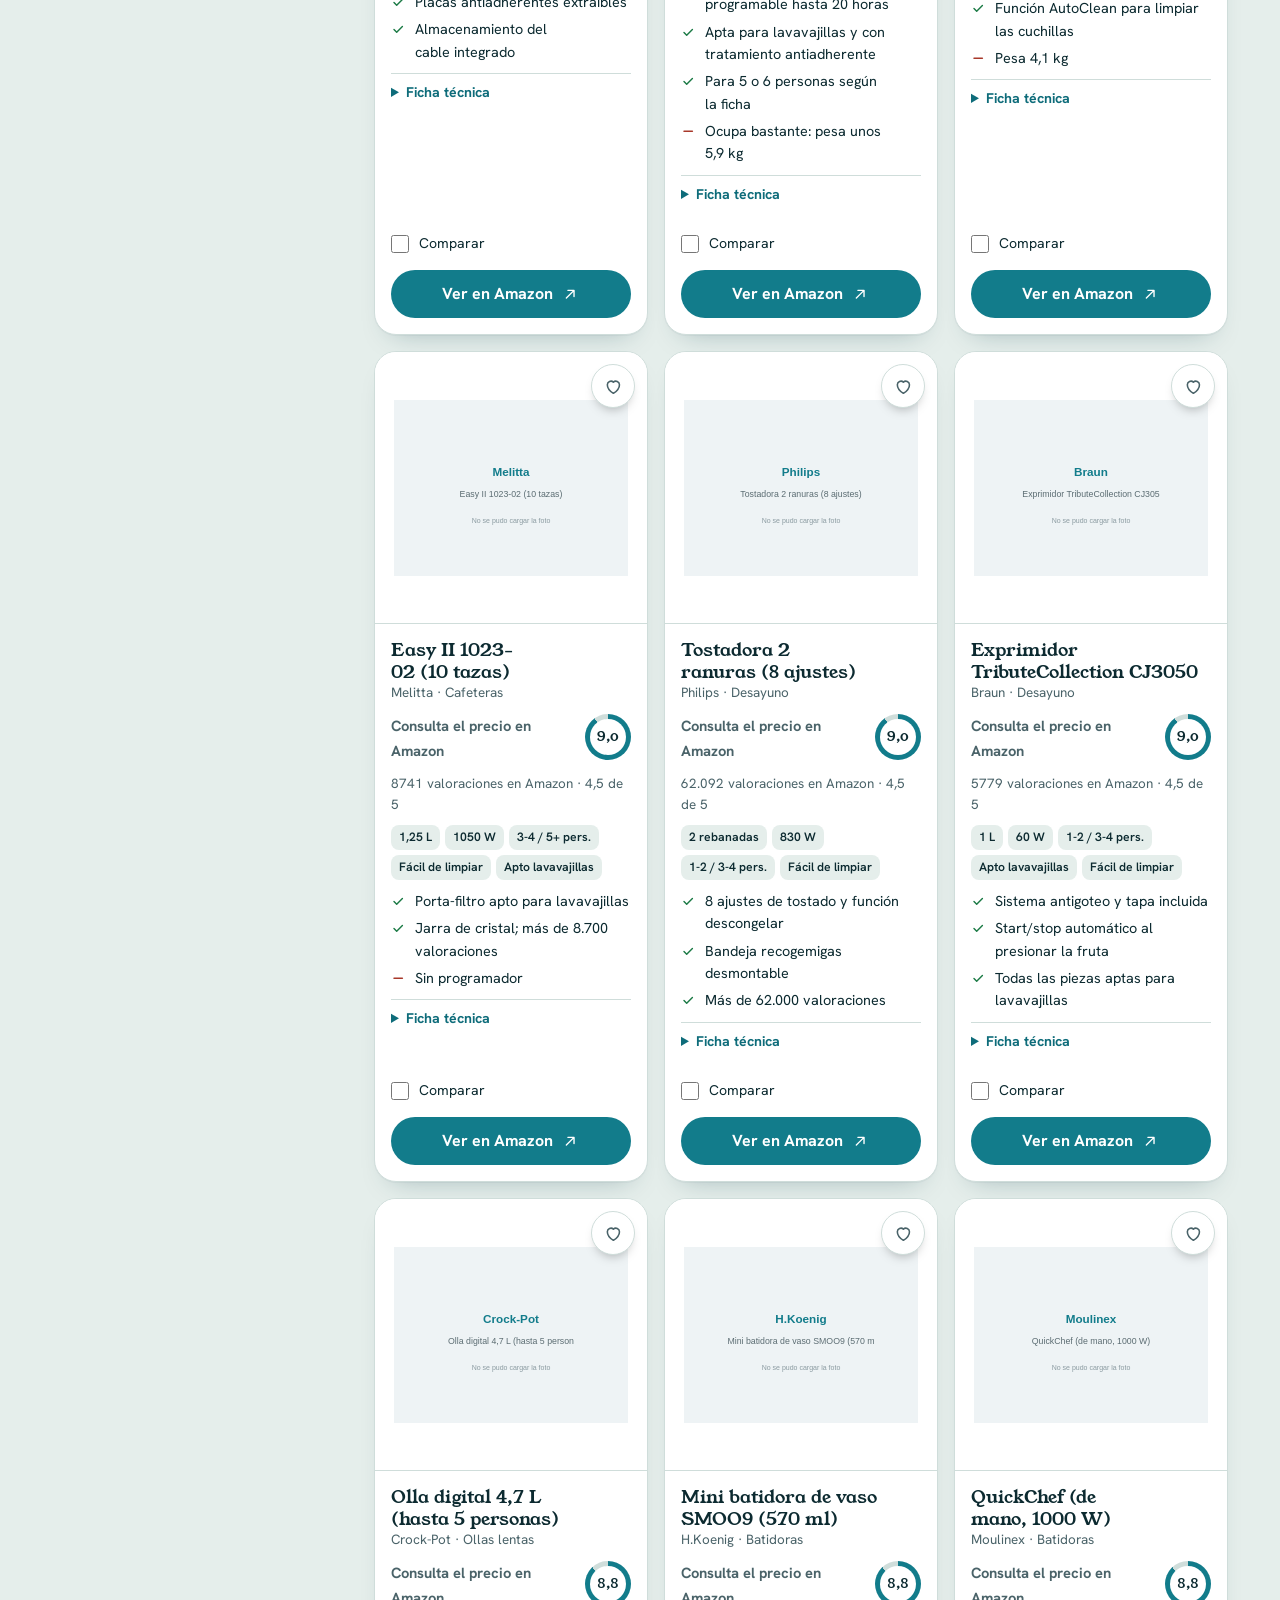
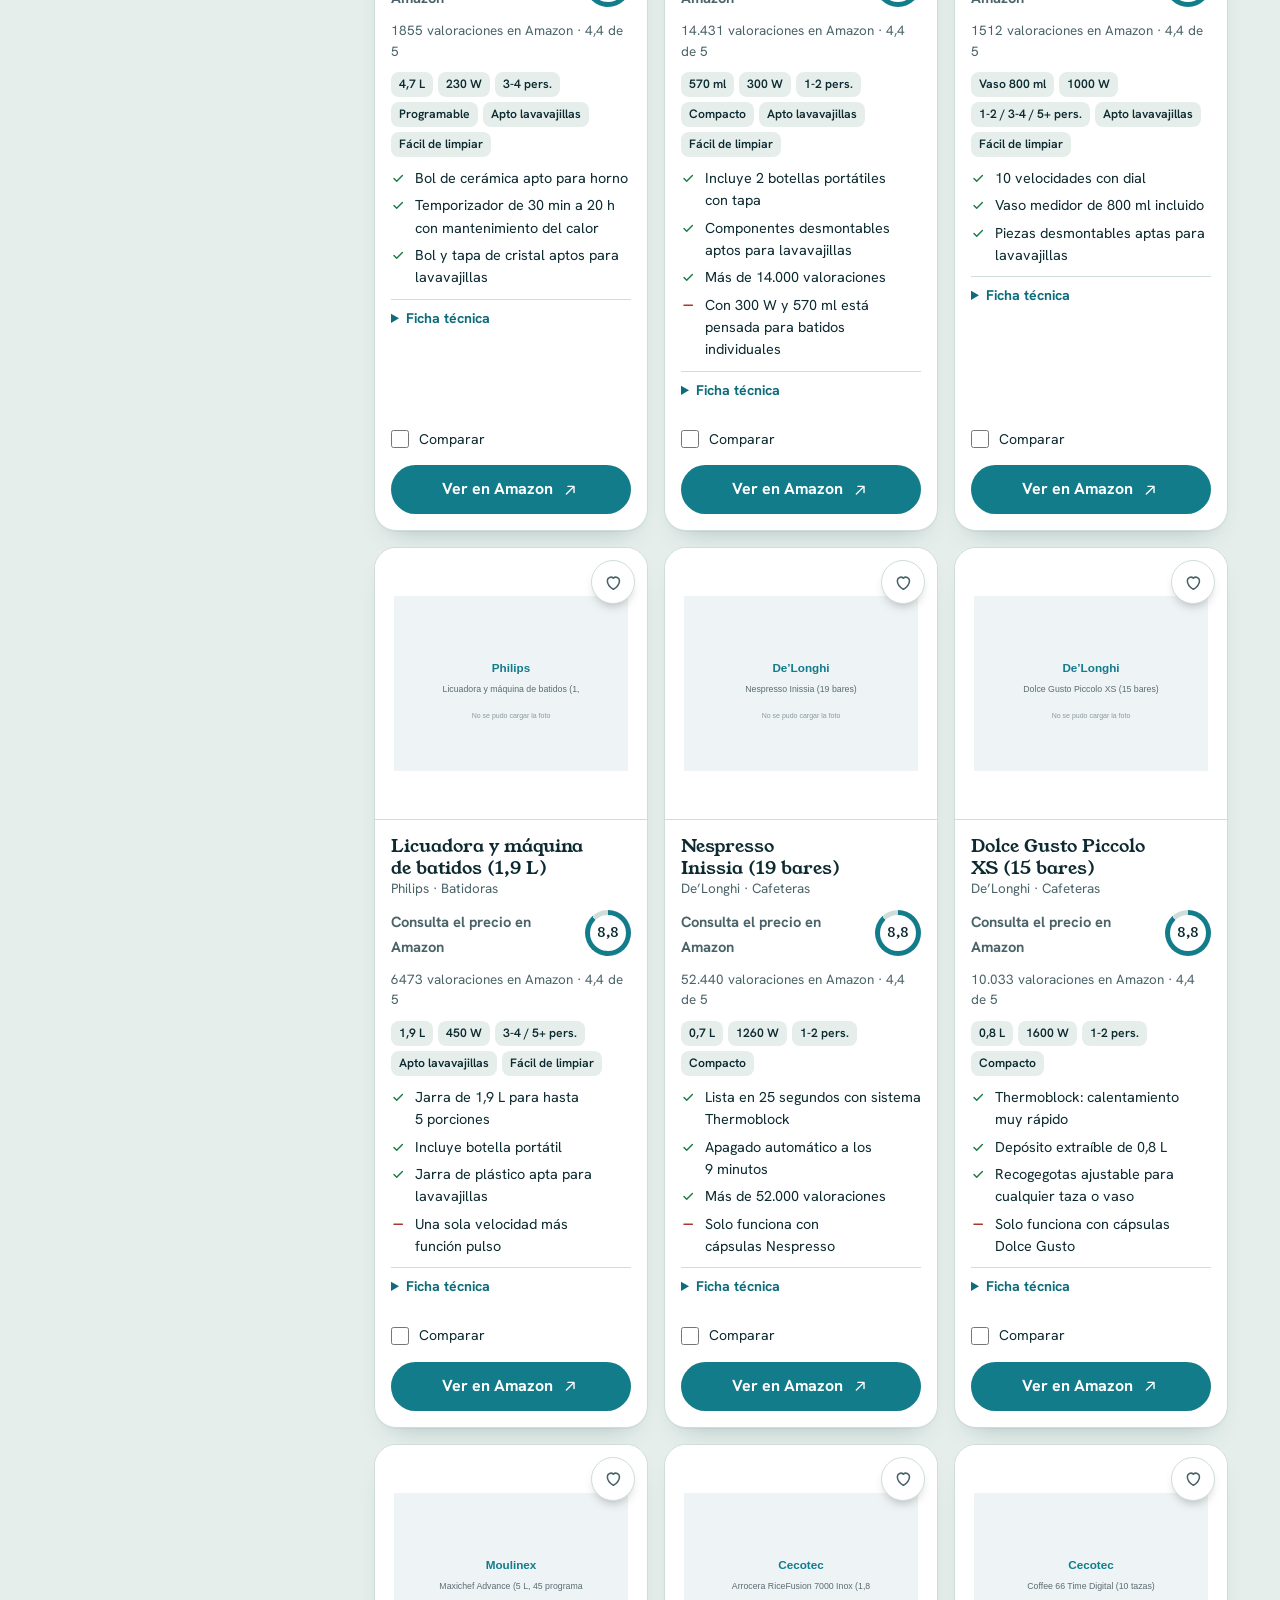
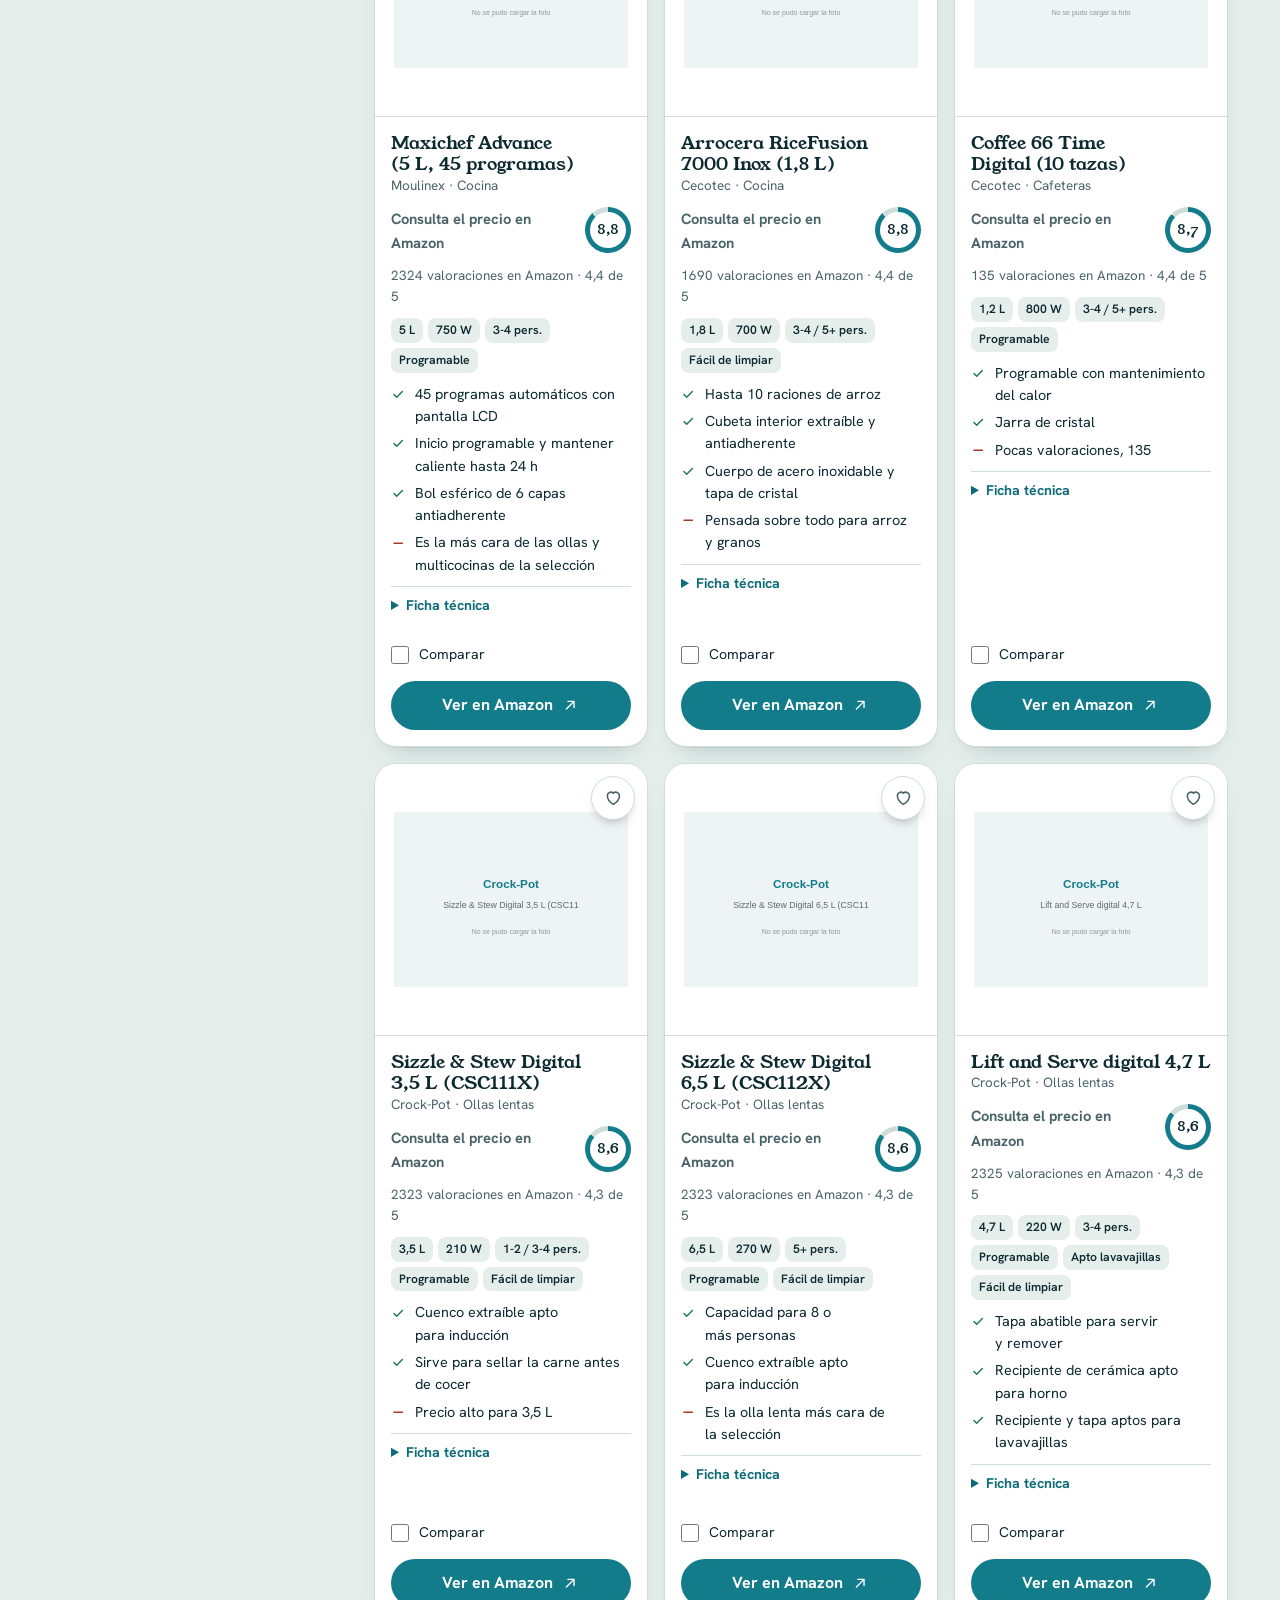
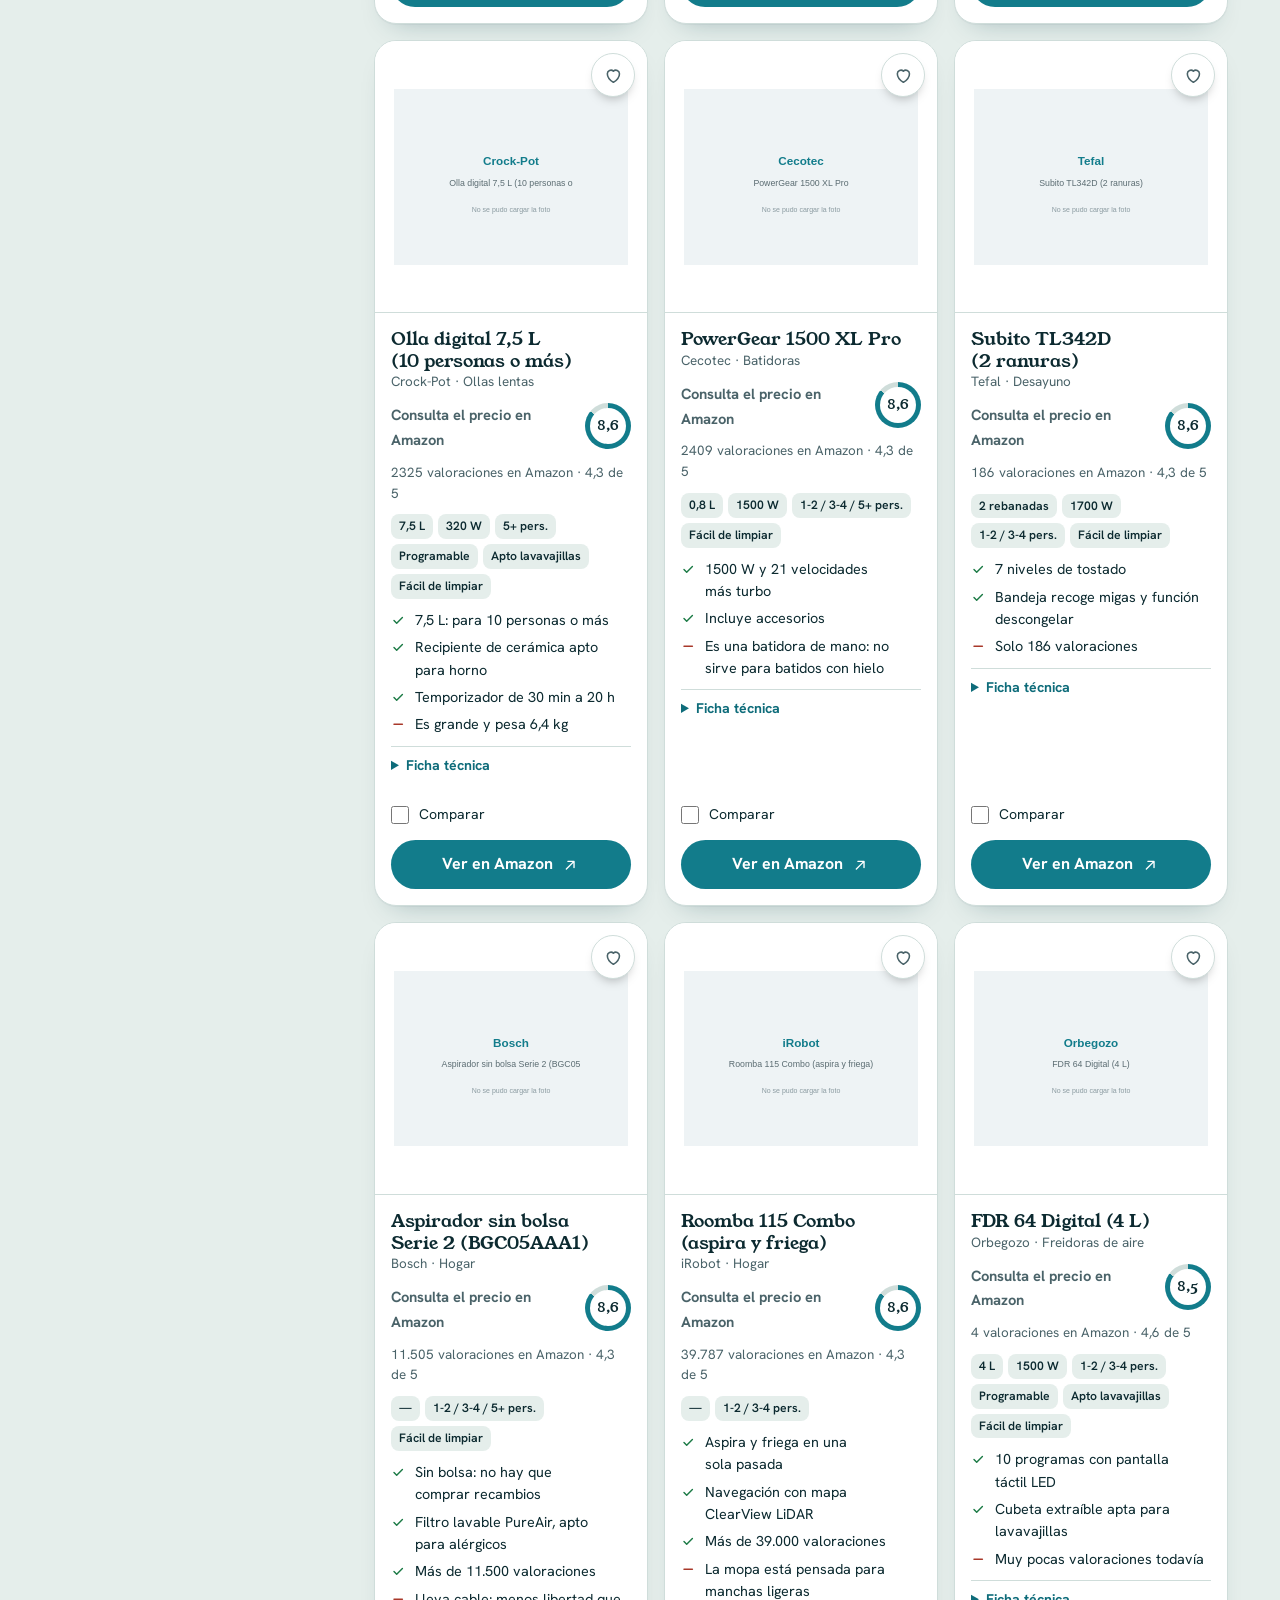
==== commit 096b4286: "Add files via upload" ====
--- a/index.html
+++ b/index.html
@@ -1,637 +1,1072 @@
-<!doctype html>
-<html lang="es-ES">
-<head>
-<meta charset="utf-8">
-<meta name="viewport" content="width=device-width,initial-scale=1">
-<title>Casa Fácil – Los mejores productos para tu cocina y hogar</title>
-<meta name="description" content="Comparativas de freidoras de aire, ollas de cocción lenta, batidoras, cafeteras y más, de 20 a 150 €. Elige fácil y compra en Amazon.">
-<link rel="stylesheet" href="fonts.css">
-<link rel="icon" href="favicon.svg" type="image/svg+xml">
-<link rel="canonical" href="https://casa-facil.github.io/">
-<meta property="og:type" content="website"><meta property="og:locale" content="es_ES"><meta property="og:title" content="Casa Fácil – Los mejores productos para tu cocina y hogar"><meta property="og:description" content="Comparativas de electrodomésticos con foto, pros y contras y enlace directo a Amazon.es.">
-<style>
-/* Hallmark · custom theme "Azulejo" · tone: warm editorial catalogue · paper light (teal-tinted) / display roman serif / accent teal + red seal
-   Impeccable · mode: Persuade + Operate (shop) · photo-first cards */
-:root{
-  --font-display:'Young Serif',Georgia,'Times New Roman',serif;
-  --font-body:'Hanken Grotesk',system-ui,-apple-system,'Segoe UI',sans-serif;
-  --paper:#F2F6F3;--paper-2:#E5EEEB;--card:#FFFFFF;--plate:#FFFFFF;
-  --ink:#0C2A30;--muted:#4A6369;--line:#CFDDDA;
-  --hero:#4DB6C7;--hero-ink:#04262E;--hero-joint:rgba(255,255,255,.16);
-  --btn:#127C8B;--btn-h:#0E5B69;--on-btn:#FFFFFF;--link:#0E6C7A;
-  --band:#0E5B69;--foot:#0B3F49;
-  --accent:#E5484D;--seal:#C62E35;--on-seal:#FFFFFF;
-  --ok:#1b7a45;--ko:#a8382a;
-  --focus:#C62E35;
-  --shadow:0 1px 0 rgba(12,42,48,.04),0 14px 28px -18px rgba(11,63,73,.35);
-  --shadow-lift:0 1px 0 rgba(12,42,48,.04),0 22px 34px -18px rgba(11,63,73,.45);
-  --ease:cubic-bezier(.22,1,.36,1);
-  --s1:4px;--s2:8px;--s3:12px;--s4:16px;--s5:24px;--s6:32px;--s7:48px;--s8:72px;
-  --r:18px;
-  --pad:clamp(16px,4vw,32px);
-  color-scheme:light;
-}
-:root[data-theme=dark]{
-  --paper:#0A1D22;--paper-2:#0F262C;--card:#12292F;
-  --ink:#E7F1F2;--muted:#9DB6BB;--line:#244249;
-  --hero:#0F4C58;--hero-ink:#EAF8FA;--hero-joint:rgba(255,255,255,.055);
-  --btn:#2BB0C4;--btn-h:#4CC6D8;--on-btn:#04262E;--link:#6FD0DF;
-  --band:#0D3B45;--foot:#071518;
-  --seal:#E5484D;--on-seal:#1b0507;
-  --ok:#52c283;--ko:#ef8573;--focus:#FF8A8E;
-  --shadow:0 1px 0 rgba(0,0,0,.2),0 14px 28px -16px rgba(0,0,0,.7);
-  --shadow-lift:0 1px 0 rgba(0,0,0,.2),0 22px 34px -16px rgba(0,0,0,.85);
-  color-scheme:dark;
-}
-@media (prefers-color-scheme:dark){:root:not([data-theme=light]){
-  --paper:#0A1D22;--paper-2:#0F262C;--card:#12292F;
-  --ink:#E7F1F2;--muted:#9DB6BB;--line:#244249;
-  --hero:#0F4C58;--hero-ink:#EAF8FA;--hero-joint:rgba(255,255,255,.055);
-  --btn:#2BB0C4;--btn-h:#4CC6D8;--on-btn:#04262E;--link:#6FD0DF;
-  --band:#0D3B45;--foot:#071518;
-  --seal:#E5484D;--on-seal:#1b0507;
-  --ok:#52c283;--ko:#ef8573;--focus:#FF8A8E;
-  --shadow:0 1px 0 rgba(0,0,0,.2),0 14px 28px -16px rgba(0,0,0,.7);
-  --shadow-lift:0 1px 0 rgba(0,0,0,.2),0 22px 34px -16px rgba(0,0,0,.85);
-  color-scheme:dark}}
-
-*,*::before,*::after{box-sizing:border-box}
-*{margin:0}
-html{scroll-behavior:smooth;scroll-padding-top:84px;overflow-x:clip;-webkit-text-size-adjust:100%}
-body{font-family:var(--font-body);background:var(--paper);color:var(--ink);line-height:1.55;overflow-x:clip;caret-color:var(--btn);accent-color:var(--btn);font-variant-numeric:lining-nums}
-h1,h2,h3,h4{font-family:var(--font-display);font-weight:400;line-height:1.12;text-wrap:balance;overflow-wrap:anywhere;min-width:0}
-p,li{text-wrap:pretty}
-img{max-width:100%;display:block}
-a{color:var(--link);text-underline-offset:.2em}
-::selection{background:var(--hero);color:var(--hero-ink)}
-:focus-visible{outline:3px solid var(--focus);outline-offset:2px;border-radius:6px}
-*{scrollbar-color:var(--btn) transparent}
-button{font:inherit;cursor:pointer;color:inherit;background:none;border:0}
-.wrap{max-width:1240px;margin:0 auto;padding:0 var(--pad)}
-.sr{position:absolute;width:1px;height:1px;overflow:hidden;clip:rect(0 0 0 0);white-space:nowrap}
-.skip{position:absolute;left:12px;top:-60px;z-index:200;background:var(--ink);color:var(--paper);padding:10px 16px;border-radius:10px;font-weight:700;text-decoration:none}
-.skip:focus{top:12px}
-.ic{width:1.15em;height:1.15em;flex:none;fill:none;stroke:currentColor;stroke-width:1.8;stroke-linecap:round;stroke-linejoin:round}
-.num{font-variant-numeric:tabular-nums}
-
-/* botones */
-.pill{display:inline-flex;align-items:center;justify-content:center;gap:8px;background:var(--btn);color:var(--on-btn);border-radius:999px;padding:12px 22px;font-weight:700;text-decoration:none;white-space:nowrap;min-height:44px;transition:background .2s var(--ease),transform .2s var(--ease),box-shadow .2s var(--ease)}
-.pill:hover{background:var(--btn-h);transform:translateY(-2px);box-shadow:0 10px 18px -10px rgba(0,0,0,.45)}
-.pill:active{transform:translateY(0)}
-.pill:disabled{opacity:.45;cursor:not-allowed;transform:none;box-shadow:none}
-.pill.sm{padding:8px 16px;font-size:.92rem;min-height:40px}
-.pill.out{background:transparent;color:var(--link);box-shadow:inset 0 0 0 2px var(--btn)}
-.pill.out:hover{background:var(--paper-2);box-shadow:inset 0 0 0 2px var(--btn)}
-.pill.block{width:100%}
-
-/* cabecera */
-.topbar{background:var(--band);color:#E3F6F9;font-size:.82rem;text-align:center;padding:7px 16px}
-header.main{position:sticky;top:0;z-index:50;background:color-mix(in oklab,var(--paper) 94%,transparent);backdrop-filter:blur(10px);border-bottom:1px solid var(--line)}
-.hbar{display:flex;align-items:center;gap:var(--s3);height:66px}
-.logo{display:inline-flex;align-items:center;gap:10px;font-family:var(--font-display);font-size:1.45rem;color:var(--ink);text-decoration:none;white-space:nowrap;letter-spacing:-.01em}
-.logo svg{width:32px;height:32px;flex:none;border-radius:8px}
-nav.links{display:flex;gap:4px;margin-left:var(--s4)}
-nav.links a{color:var(--ink);text-decoration:none;font-weight:600;font-size:.93rem;padding:8px 12px;border-radius:999px;transition:background .2s}
-nav.links a:hover{background:var(--paper-2)}
-.hsearch{flex:1;max-width:340px;margin-left:auto;position:relative;min-width:0}
-.hsearch .ic{position:absolute;left:14px;top:50%;translate:0 -50%;color:var(--muted);pointer-events:none}
-.hsearch input{width:100%;min-width:0;height:42px;border:1px solid var(--line);background:var(--card);color:var(--ink);border-radius:999px;padding:0 16px 0 40px;font:inherit}
-input::placeholder{color:var(--muted);opacity:1}
-.ibtn{display:inline-flex;align-items:center;justify-content:center;gap:6px;background:var(--card);border:1px solid var(--line);border-radius:999px;height:42px;min-width:42px;padding:0 12px;font-weight:700;white-space:nowrap;transition:border-color .2s,transform .2s var(--ease)}
-.ibtn:hover{border-color:var(--btn);transform:translateY(-1px)}
-.ibtn .ic{color:var(--seal)}
-#theme .ic{color:var(--ink)}
-@media(max-width:900px){nav.links{display:none}.hsearch{max-width:none}}
-@media(max-width:520px){.logo{font-size:0}.logo svg{width:36px;height:36px}.hbar{gap:8px}}
-
-/* hero */
-.hero{position:relative;background:var(--hero);color:var(--hero-ink);overflow:clip;
-  background-image:radial-gradient(circle at 0 0,transparent 29px,var(--hero-joint) 30px 32px,transparent 33px),radial-gradient(circle at 100% 0,transparent 29px,var(--hero-joint) 30px 32px,transparent 33px),radial-gradient(circle at 0 100%,transparent 29px,var(--hero-joint) 30px 32px,transparent 33px),radial-gradient(circle at 100% 100%,transparent 29px,var(--hero-joint) 30px 32px,transparent 33px);background-size:72px 72px}
-.hero .wrap{display:grid;grid-template-columns:minmax(0,1.05fr) minmax(0,.95fr);gap:var(--s7);align-items:center;padding-top:clamp(40px,7vw,88px);padding-bottom:clamp(48px,8vw,96px)}
-.hero h1{font-size:clamp(2.2rem,5.4vw,4.4rem);max-width:15ch;letter-spacing:-.015em}
-.hero p.lead{font-size:clamp(1.02rem,1.5vw,1.2rem);max-width:46ch;margin:var(--s4) 0 var(--s5);color:var(--hero-ink)}
-.hero .btns{display:flex;gap:12px;flex-wrap:wrap}
-.hero .pill{background:var(--hero-ink);color:var(--hero);}
-:root[data-theme=dark] .hero .pill{background:var(--btn);color:var(--on-btn)}
-.hero .pill.ghost{background:transparent;color:var(--hero-ink);box-shadow:inset 0 0 0 2px var(--hero-ink)}
-.hero .pill.ghost:hover{background:rgba(255,255,255,.18)}
-.hero .fine{margin-top:var(--s5);font-size:.9rem;max-width:50ch;opacity:.92}
-.mosaic{display:grid;grid-template-columns:repeat(3,minmax(0,1fr));gap:clamp(10px,2vw,18px);padding-bottom:28px}
-.tile{position:relative;display:block;aspect-ratio:1;background:var(--plate);border-radius:20px;box-shadow:0 18px 26px -14px rgba(0,0,0,.4);text-decoration:none;color:#0C2A30;overflow:hidden;
-  animation:rise .8s var(--ease) backwards;animation-delay:calc(var(--i)*70ms + 120ms);transition:transform .35s var(--ease),box-shadow .35s var(--ease)}
-.tile:nth-child(3n+2){translate:0 28px}
-.tile:nth-child(3n){translate:0 -6px}
-.tile img{position:absolute;inset:0;width:100%;height:100%;object-fit:contain;padding:9%}
-.tile:hover{transform:translateY(-6px) rotate(-1deg);box-shadow:0 26px 34px -14px rgba(0,0,0,.45)}
-.tile b{position:absolute;left:8px;bottom:8px;background:#0C2A30;color:#fff;font-size:.78rem;font-weight:700;padding:3px 9px;border-radius:999px}
-@keyframes rise{from{opacity:0;transform:translateY(22px) scale(.97)}}
-@media(max-width:860px){.hero .wrap{grid-template-columns:1fr;gap:var(--s5)}.hero h1{max-width:18ch}.mosaic{order:-1;padding-bottom:20px}.hero .wrap{padding-top:28px}}
-.example{background:#fff3cd;color:#664d03;text-align:center;font-size:.85rem;padding:6px 12px}
-
-/* secciones */
-section{padding:clamp(48px,8vw,96px) 0}
-.alt{background:var(--paper-2)}
-.sh{margin-bottom:var(--s6);max-width:60ch}
-.sh h2{font-size:clamp(1.8rem,4vw,2.8rem);letter-spacing:-.01em}
-.sh p{color:var(--muted);margin-top:var(--s3);font-size:1.04rem}
-
-/* categorías: baldosas con foto */
-.cats{display:grid;grid-template-columns:repeat(auto-fit,minmax(150px,1fr));gap:var(--s3)}
-.cat{display:flex;flex-direction:column;text-align:left;background:var(--card);border:1px solid var(--line);border-radius:var(--r);overflow:hidden;box-shadow:var(--shadow);transition:transform .3s var(--ease),border-color .2s,box-shadow .3s var(--ease)}
-.cat .circ{background:var(--plate);aspect-ratio:1;position:relative;border-bottom:1px solid var(--line)}
-.cat .circ img{position:absolute;inset:0;width:100%;height:100%;object-fit:contain;padding:12%;transition:transform .45s var(--ease)}
-.cat:hover{transform:translateY(-4px);border-color:var(--btn);box-shadow:var(--shadow-lift)}
-.cat:hover .circ img{transform:scale(1.06)}
-.cat .lab{padding:12px 14px 14px;display:flex;flex-direction:column;gap:2px}
-.cat strong{font-family:var(--font-display);font-weight:400;font-size:1.08rem;line-height:1.2}
-.cat small{color:var(--muted);font-size:.82rem}
-@media(max-width:700px){.cats{grid-template-columns:repeat(2,minmax(0,1fr))}.cat:last-child:nth-child(odd){grid-column:1/-1}.cat:last-child:nth-child(odd) .circ{aspect-ratio:2/1}}
-
-/* elecciones */
-.awards{display:grid;grid-template-columns:minmax(0,1.1fr) minmax(0,1fr);gap:var(--s4)}
-.award{position:relative;background:var(--card);border:1px solid var(--line);border-radius:22px;box-shadow:var(--shadow);overflow:hidden;display:flex;flex-direction:column;transition:box-shadow .3s var(--ease),border-color .2s}
-.award:hover{box-shadow:var(--shadow-lift);border-color:var(--btn)}
-.award.feat{grid-row:span 3}
-.award .ph{background:var(--plate);aspect-ratio:1/1;flex:none}
-.award.feat .ph{aspect-ratio:1.15/1}
-.ph{display:grid;place-items:center;position:relative}
-.ph img{position:absolute;inset:0;width:100%;height:100%;object-fit:contain;padding:8%}
-.award .body{padding:var(--s5);display:flex;flex-direction:column;gap:var(--s3);flex:1}
-.award h3{font-size:1.15rem}
-.award.feat h3{font-size:clamp(1.4rem,2.6vw,1.9rem)}
-.award.mini{display:grid;grid-template-columns:minmax(0,38%) minmax(0,1fr)}
-.award.mini .ph{aspect-ratio:auto;min-height:150px}
-.award.mini .body{padding:var(--s4);gap:8px}
-.award.mini .ph img{padding:10%}
-.seal{display:inline-flex;align-self:flex-start;background:var(--seal);color:var(--on-seal);font-weight:800;font-size:.78rem;letter-spacing:.01em;padding:5px 12px;border-radius:999px}
-.award.feat .seal{position:absolute;left:var(--s4);top:var(--s4);z-index:2;box-shadow:0 8px 14px -8px rgba(0,0,0,.5)}
-@media(max-width:860px){.awards{grid-template-columns:1fr}.award.feat{grid-row:auto}}
-@media(max-width:480px){.award.mini{grid-template-columns:minmax(0,34%) minmax(0,1fr)}}
-
-/* nota: anillo */
-.ring{--v:80;width:56px;height:56px;border-radius:50%;background:conic-gradient(var(--btn) calc(var(--v)*1%),var(--line) 0);display:grid;place-items:center;flex:none}
-.ring i{font-style:normal;width:44px;height:44px;border-radius:50%;background:var(--card);display:grid;place-items:center;font-family:var(--font-display);font-size:1rem;font-variant-numeric:tabular-nums}
-.ring.sm{width:46px;height:46px}.ring.sm i{width:36px;height:36px;font-size:.88rem}
-.row{display:flex;align-items:center;gap:12px;justify-content:space-between}
-.price{font-family:var(--font-display);font-size:1.7rem;line-height:1;font-variant-numeric:tabular-nums}
-.was{color:var(--muted);text-decoration:line-through;font-size:.92rem;margin-left:8px}
-.off{background:var(--seal);color:var(--on-seal);border-radius:6px;font-size:.78rem;padding:2px 6px;margin-left:8px;font-weight:800}
-.noprice{font-size:.92rem;color:var(--muted);font-weight:700}
-.meta{font-size:.84rem;color:var(--muted)}
-ul.pc{list-style:none;padding:0;font-size:.9rem;display:grid;gap:5px}
-ul.pc li{padding-left:24px;position:relative}
-ul.pc li .ic{position:absolute;left:0;top:.28em;width:1em;height:1em;stroke-width:2.4}
-ul.pc li.p .ic{color:var(--ok)}
-ul.pc li.c .ic{color:var(--ko)}
-
-/* ranking */
-.tabs{display:flex;gap:8px;flex-wrap:wrap;margin-bottom:var(--s5)}
-.tab{border:1px solid var(--line);background:var(--card);border-radius:999px;padding:9px 18px;font-weight:700;min-height:42px;transition:background .2s,border-color .2s}
-.tab:hover{border-color:var(--btn)}
-.tab[aria-pressed=true]{background:var(--ink);color:var(--paper);border-color:var(--ink)}
-ol.rank{list-style:none;padding:0;display:grid;gap:var(--s3)}
-ol.rank li{display:grid;grid-template-columns:44px 84px minmax(0,1fr) 150px 120px auto;grid-template-areas:"pos thumb info nota price btn";align-items:center;gap:var(--s4);background:var(--card);border:1px solid var(--line);border-radius:var(--r);padding:var(--s3) var(--s4) var(--s3) var(--s3);box-shadow:var(--shadow);transition:border-color .2s,transform .3s var(--ease)}
-ol.rank li:hover{border-color:var(--btn);transform:translateX(3px)}
-.rk-pos{grid-area:pos;font-family:var(--font-display);font-size:2rem;text-align:center;color:var(--muted);line-height:1}
-ol.rank li:first-child .rk-pos{color:var(--seal)}
-.rk-thumb{position:relative;grid-area:thumb;background:var(--plate);border-radius:12px;aspect-ratio:1;overflow:hidden;border:1px solid var(--line)}
-.rk-thumb img{position:absolute;inset:0;width:100%;height:100%;object-fit:contain;padding:6%}
-.rk-info{grid-area:info;min-width:0}
-.rk-info b{font-weight:700;display:block;line-height:1.3}
-.rk-nota{grid-area:nota}.rk-price{grid-area:price;font-family:var(--font-display);font-size:1.25rem;font-variant-numeric:tabular-nums}.rk-btn{grid-area:btn}
-.rk-price:empty{display:none}
-.rk-off{display:flex;gap:8px;align-items:center;margin-top:6px;font-family:var(--font-body);font-size:.85rem}.rk-off .off,.rk-off .was{margin:0}
-@media(min-width:861px){.rk-price{text-align:right}}
-.rk-nota b{font-family:var(--font-display);font-weight:400;font-size:1.3rem;font-variant-numeric:tabular-nums}
-@media(max-width:860px){
-  ol.rank li{grid-template-columns:34px 76px minmax(0,1fr);grid-template-areas:"pos thumb info" "nota nota price" "btn btn btn";row-gap:var(--s3);padding:var(--s3)}
-  .rk-price{text-align:right}
-  .rk-btn .pill{width:100%}
-}
-
-/* tienda */
-.shop{display:grid;grid-template-columns:290px minmax(0,1fr);gap:var(--s6);align-items:start}
-@media(max-width:960px){.shop{grid-template-columns:minmax(0,1fr)}}
-.filters{background:var(--card);border:1px solid var(--line);border-radius:var(--r);padding:var(--s5);position:sticky;top:82px;box-shadow:var(--shadow)}
-@media(max-width:960px){.filters{position:static;padding:var(--s3)}.filters .fbody{display:none;padding:var(--s3) var(--s2) var(--s2)}.filters.open .fbody{display:block}#ftoggle{width:100%;justify-content:space-between}}
-@media(min-width:961px){#ftoggle{display:none}}
-.filters h3{font-size:1.25rem;margin-bottom:var(--s3)}
-.fg{margin:var(--s4) 0;border-top:1px solid var(--line);padding-top:var(--s3)}
-.fg>label,.fg>legend{font-weight:700;font-size:.9rem;display:block;margin-bottom:8px}
-fieldset{border:0;padding:0;min-width:0}
-.fg input[type=search],.fg select{width:100%;min-height:42px;padding:9px 12px;border:1px solid var(--line);border-radius:12px;background:var(--paper);color:var(--ink);font:inherit}
-.chips{display:flex;flex-wrap:wrap;gap:6px}
-.chip{border:1px solid var(--line);background:var(--paper);border-radius:999px;padding:7px 14px;font-size:.88rem;font-weight:600;min-height:38px;transition:background .2s,border-color .2s}
-.chip:hover{border-color:var(--btn)}
-.chip[aria-pressed=true]{background:var(--btn);color:var(--on-btn);border-color:var(--btn)}
-.ck{display:flex;gap:10px;align-items:center;font-size:.93rem;padding:5px 0;cursor:pointer}
-.ck input{width:18px;height:18px}
-.ruler{position:relative;padding:8px 0 4px}
-.ruler .track{height:6px;background:var(--line);border-radius:3px;position:relative;margin:10px 11px}
-.ruler .dots{display:flex;justify-content:space-between;position:absolute;inset:-9px -11px}
-.ruler .dot{width:24px;height:24px;border-radius:50%;border:3px solid var(--btn);background:var(--card);padding:0}
-.ruler .dot[aria-pressed=true]{background:var(--btn)}
-.ruler .lab{display:flex;justify-content:space-between;font-size:.78rem;color:var(--muted);margin-top:16px;text-align:center}
-.ruler .lab button{font-size:.78rem;color:var(--muted);flex:1;padding:6px 0}
-.ruler .lab button[aria-pressed=true]{color:var(--link);font-weight:800}
-.fcount{display:inline-grid;place-items:center;min-width:22px;height:22px;border-radius:999px;background:var(--seal);color:var(--on-seal);font-size:.78rem;font-weight:800;padding:0 6px}
-.toolbar{display:flex;justify-content:space-between;align-items:center;gap:12px;flex-wrap:wrap;margin-bottom:var(--s4)}
-.toolbar select{padding:9px 12px;min-height:42px;border-radius:12px;border:1px solid var(--line);background:var(--card);color:var(--ink);font:inherit}
-.grid{display:grid;grid-template-columns:repeat(auto-fill,minmax(min(100%,262px),1fr));gap:var(--s4)}
-.card{background:var(--card);border:1px solid var(--line);border-radius:22px;overflow:hidden;display:flex;flex-direction:column;box-shadow:var(--shadow);position:relative;transition:transform .35s var(--ease),box-shadow .35s var(--ease),border-color .2s}
-.card:hover{transform:translateY(-4px);box-shadow:var(--shadow-lift);border-color:var(--btn)}
-.card .ph{background:var(--plate);aspect-ratio:1/1;border-bottom:1px solid var(--line)}
-.card .ph img{padding:7%;transition:transform .5s var(--ease)}
-.card:hover .ph img{transform:scale(1.05)}
-.card .seal{position:absolute;left:12px;top:12px;z-index:2}
-.fav{position:absolute;right:12px;top:12px;z-index:2;width:44px;height:44px;border-radius:50%;border:1px solid var(--line);background:#fff;color:#4A6369;display:grid;place-items:center;box-shadow:0 6px 12px -6px rgba(0,0,0,.35);transition:transform .25s var(--ease),color .2s}
-.fav:hover{transform:scale(1.08)}
-.fav .ic{width:1.3rem;height:1.3rem}
-.fav[aria-pressed=true]{color:var(--seal)}
-.fav[aria-pressed=true] .ic{fill:currentColor}
-.cbody{padding:var(--s4);display:flex;flex-direction:column;gap:10px;flex:1}
-.cbody h3{font-size:1.12rem;line-height:1.2}
-.cbody .row{align-items:flex-start}
-.badges{display:flex;gap:5px;flex-wrap:wrap}
-.badges span{background:var(--paper-2);border-radius:8px;font-size:.76rem;padding:3px 8px;font-weight:600}
-details{font-size:.88rem;border-top:1px solid var(--line);padding-top:8px}
-summary{cursor:pointer;font-weight:700;color:var(--link);min-height:28px}
-details dl{display:grid;grid-template-columns:auto 1fr;gap:3px 12px;margin-top:8px}
-details dt{color:var(--muted)}details dd{margin:0}
-.cfoot{margin-top:auto;padding-top:6px;display:flex;flex-direction:column;gap:10px}
-.cmp{font-size:.88rem}
-.empty{text-align:center;padding:var(--s7) var(--s4);color:var(--muted);background:var(--card);border-radius:var(--r);border:1px dashed var(--line);display:grid;gap:var(--s3);justify-items:center}
-
-/* guía */
-.sizes{display:grid;grid-template-columns:repeat(auto-fit,minmax(min(100%,260px),1fr));gap:var(--s4)}
-.size{background:var(--card);border:1px solid var(--line);border-radius:var(--r);padding:var(--s5)}
-.size h3{color:var(--link)}
-.size h3{font-size:2.4rem;line-height:1}
-.size h3 small{font-family:var(--font-body);font-size:.9rem;color:var(--muted);margin-left:6px}
-.size dl{margin-top:var(--s4);display:grid;gap:10px}
-.size dt{font-size:.82rem;color:var(--muted);font-weight:600}
-.size dd{margin:0;font-weight:700}
-.faq{max-width:820px}
-.faq details{background:var(--card);border:1px solid var(--line);border-radius:14px;padding:6px 20px;margin-bottom:10px;font-size:1rem}
-.faq summary{list-style:none;display:flex;justify-content:space-between;align-items:center;gap:12px;color:var(--ink);padding:12px 0;font-size:1.02rem}
-.faq summary::-webkit-details-marker{display:none}
-.faq summary .ic{transition:transform .3s var(--ease);color:var(--link)}
-.faq details[open] summary .ic{transform:rotate(45deg)}
-.faq details{border-top:1px solid var(--line)}
-.faq details p{padding:0 0 14px;color:var(--muted)}
-.method{background:var(--band);color:#E3F6F9}
-.method .wrap{display:grid;grid-template-columns:minmax(0,1fr) minmax(0,1fr);gap:var(--s7);align-items:start}
-.method h2{font-size:clamp(1.8rem,4vw,2.8rem);color:#fff;margin-bottom:var(--s4)}
-.method p{color:#D2EDF1;margin-bottom:var(--s3)}
-.method ul{list-style:none;padding:0;display:grid;gap:var(--s3)}
-.method li{display:flex;gap:12px;align-items:flex-start;background:rgba(255,255,255,.07);border-radius:14px;padding:var(--s3) var(--s4);color:#fff}
-.method li .ic{color:#9FE2EE;margin-top:.2em;stroke-width:2.4}
-@media(max-width:860px){.method .wrap{grid-template-columns:1fr;gap:var(--s5)}}
-
-/* footer */
-footer{background:var(--foot);color:#BFDDE2;padding:var(--s7) 0 110px;font-size:.92rem}
-footer .logo{color:#fff}
-footer .aff{border:1px solid rgba(255,255,255,.35);border-radius:14px;padding:var(--s4) var(--s5);margin:var(--s5) 0;color:#fff;font-weight:700;max-width:70ch}
-footer p{max-width:70ch;margin-bottom:var(--s2)}
-footer .flinks a{color:#9FE2EE;display:inline-block;padding:6px 0}
-
-/* comparador */
-#cbar{position:fixed;left:50%;bottom:14px;translate:-50% 0;z-index:60;width:min(calc(100% - 24px),640px);background:var(--ink);color:var(--paper);border-radius:22px;padding:10px 12px 10px 16px;display:none;align-items:center;gap:12px;flex-wrap:wrap;box-shadow:0 20px 40px -14px rgba(0,0,0,.6)}
-#cbar.on{display:flex;animation:rise .5s var(--ease)}
-#cinfo{display:flex;align-items:center;gap:8px;flex:1;min-width:0;font-weight:700;font-size:.92rem}
-#cinfo .th{position:relative;width:38px;height:38px;border-radius:10px;background:#fff;overflow:hidden;flex:none}
-#cinfo .th img{position:absolute;inset:0;width:100%;height:100%;object-fit:contain;padding:3px}
-#cbar .pill{background:var(--hero);color:var(--hero-ink)}
-#cbar .pill.ghost{background:transparent;color:var(--paper);box-shadow:inset 0 0 0 2px color-mix(in oklab,var(--paper) 60%,transparent)}
-#cbar :focus-visible{outline-color:#FF9EA2}
-.toast{position:fixed;left:50%;bottom:92px;translate:-50% 0;z-index:70;background:var(--seal);color:var(--on-seal);font-weight:700;padding:10px 18px;border-radius:999px;box-shadow:0 14px 26px -12px rgba(0,0,0,.6);opacity:0;pointer-events:none;transition:opacity .25s;max-width:calc(100% - 24px);text-align:center}
-.toast.on{opacity:1}
-.modal{position:fixed;inset:0;background:rgba(4,20,24,.7);z-index:100;display:none;align-items:center;justify-content:center;padding:16px}
-.modal.on{display:flex}
-.mbox{background:var(--paper);color:var(--ink);border-radius:24px;max-width:960px;width:100%;max-height:90vh;overflow:auto;padding:var(--s5);position:relative}
-.mclose{position:absolute;right:14px;top:14px;border:1px solid var(--line);background:var(--card);border-radius:50%;width:44px;height:44px;display:grid;place-items:center}
-.mbox h2{margin-bottom:var(--s4);padding-right:52px;font-size:1.8rem}
-.tw{overflow-x:auto;border:1px solid var(--line);border-radius:14px;background:var(--card)}
-.cmpt{border-collapse:collapse;width:100%;min-width:560px}
-.cmpt td,.cmpt th{padding:12px;text-align:left;border-bottom:1px solid var(--line);font-size:.92rem;vertical-align:top}
-.cmpt th{background:var(--paper-2);font-weight:700;width:104px;font-size:.84rem;color:var(--muted)}
-.cmpt .th-img{position:relative;width:110px;height:110px;background:var(--plate);border-radius:12px;overflow:hidden}
-.cmpt .th-img img{position:absolute;inset:0;width:100%;height:100%;object-fit:contain;padding:6px}
-
-@media(prefers-reduced-motion:reduce){
-  *,*::before,*::after{animation-duration:.01ms!important;animation-delay:0s!important;transition-duration:.01ms!important;scroll-behavior:auto!important}
-  .tile:hover,.card:hover,.cat:hover,.pill:hover{transform:none}
-}
-</style>
-</head>
-<body>
-<svg width="0" height="0" style="position:absolute" aria-hidden="true" focusable="false"><defs>
-<symbol id="i-search" viewBox="0 0 24 24"><circle cx="11" cy="11" r="6.5"/><path d="m20 20-4.2-4.2"/></symbol>
-<symbol id="i-heart" viewBox="0 0 24 24"><path d="M12 20s-7-4.4-7-10a4.2 4.2 0 0 1 7-3 4.2 4.2 0 0 1 7 3c0 5.600-7 10-7 10z"/></symbol>
-<symbol id="i-contrast" viewBox="0 0 24 24"><circle cx="12" cy="12" r="8"/><path d="M12 4a8 8 0 0 1 0 16z" fill="currentColor"/></symbol>
-<symbol id="i-sliders" viewBox="0 0 24 24"><path d="M4 7h10M18 7h2M4 17h2M10 17h10"/><circle cx="16" cy="7" r="2"/><circle cx="8" cy="17" r="2"/></symbol>
-<symbol id="i-arrow" viewBox="0 0 24 24"><path d="M5 12h14M13 6l6 6-6 6"/></symbol>
-<symbol id="i-ext" viewBox="0 0 24 24"><path d="M7 17 17 7M9 7h8v8"/></symbol>
-<symbol id="i-plus" viewBox="0 0 24 24"><path d="M12 5v14M5 12h14"/></symbol>
-<symbol id="i-minus" viewBox="0 0 24 24"><path d="M5 12h14"/></symbol>
-<symbol id="i-check" viewBox="0 0 24 24"><path d="m5 12.5 4.5 4.5L19 7.5"/></symbol>
-<symbol id="i-x" viewBox="0 0 24 24"><path d="M6 6l12 12M18 6 6 18"/></symbol>
-</defs></svg>
-<a class="skip" href="#tienda">Saltar a la tienda</a>
-<div class="topbar">Enlaces de afiliado a Amazon.es · Selección basada en fichas y opiniones · Revisado el <span id="upd"></span></div>
-<div class="example" id="exbar" hidden>Modo ejemplo: precios, notas y fotos son de muestra. Sustitúyelos por datos reales antes de publicar.</div>
-<header class="main"><div class="wrap hbar">
-  <a class="logo" href="#top" id="logo" aria-label="Casa Fácil, inicio"><svg viewBox="0 0 32 32" aria-hidden="true"><rect width="32" height="32" rx="8" fill="#0E5B69"/><rect x="4" y="4" width="11" height="11" rx="2.5" fill="#4DB6C7"/><rect x="17" y="4" width="11" height="11" rx="2.5" fill="#9FE2EE"/><rect x="4" y="17" width="11" height="11" rx="2.5" fill="#127C8B" stroke="#4DB6C7" stroke-width="1.5"/><rect x="17" y="17" width="11" height="11" rx="2.5" fill="#E5484D"/></svg>Casa Fácil</a>
-  <nav class="links" aria-label="Principal"><a href="#categorias">Categorías</a><a href="#elecciones">Elecciones</a><a href="#ranking">Ranking</a><a href="#tienda">Tienda</a><a href="#guia">Guía</a><a href="#faq">FAQ</a></nav>
-  <div class="hsearch"><label class="sr" for="hs">Buscar</label><svg class="ic" aria-hidden="true"><use href="#i-search"/></svg><input id="hs" type="search" placeholder="Buscar freidora, cafetera…"></div>
-  <button class="ibtn" id="favbtn" aria-label="Ver favoritos"><svg class="ic" aria-hidden="true"><use href="#i-heart"/></svg><b id="favn" class="num">0</b></button>
-  <button class="ibtn" id="theme" aria-label="Cambiar tema claro u oscuro"><svg class="ic" aria-hidden="true"><use href="#i-contrast"/></svg></button>
-</div></header>
-<main id="top">
-<div class="hero"><div class="wrap">
-  <div>
-    <h1>Elige tu próximo electrodoméstico sin darle mil vueltas</h1>
-    <p class="lead">Freidoras de aire, ollas de cocción lenta, batidoras, cafeteras y más, de 20 a 150 €. Filtra por personas y presupuesto, mira la foto, lee los pros y los contras, y ve directo a Amazon.</p>
-    <div class="btns"><a class="pill" href="#elecciones">Ver nuestras elecciones</a><a class="pill ghost" href="#tienda">Explorar la tienda</a></div>
-    <p class="fine" id="herofine"></p>
-  </div>
-  <div class="mosaic" id="mosaic" aria-label="Algunos productos destacados"></div>
-</div></div>
-
-<section id="categorias"><div class="wrap"><div class="sh"><h2>Compra por categoría</h2><p>Toca una baldosa y te llevamos a la tienda ya filtrada.</p></div><div class="cats" id="cats"></div></div></section>
-
-<section id="elecciones" class="alt"><div class="wrap"><div class="sh"><h2>Nuestras elecciones</h2><p>Los productos que mejor resuelven cada necesidad, seleccionados a partir de sus fichas y de las opiniones de los compradores.</p></div><div class="awards" id="awards"></div></div></section>
-
-<section id="ranking"><div class="wrap"><div class="sh"><h2>Ranking por categoría</h2><p>Ordenados por nuestra nota sobre 10.</p></div><div class="tabs" role="group" aria-label="Categorías del ranking" id="rtabs"></div><ol class="rank" id="rbody" aria-live="polite"></ol></div></section>
-
-<section id="tienda" class="alt"><div class="wrap">
-  <div class="sh"><h2>Tienda</h2><p>Todos los productos con su foto, pros y contras. Marca hasta 3 para compararlos. Precios y rebajas leídos de las fichas de Amazon.es el <span id="upd3"></span>. Amazon los cambia a lo largo del día, así que el precio que vale es el que ves en Amazon al comprar.</p></div>
-  <div class="shop">
-    <aside class="filters" id="filters" aria-label="Filtros">
-      <button class="pill sm" id="ftoggle" aria-expanded="false" aria-controls="fbody"><span style="display:inline-flex;align-items:center;gap:8px"><svg class="ic" aria-hidden="true"><use href="#i-sliders"/></svg>Filtros <span class="fcount" id="fcount" hidden>0</span></span><svg class="ic" aria-hidden="true"><use href="#i-plus"/></svg></button>
-      <div class="fbody" id="fbody">
-      <h3>Filtros</h3>
-      <div class="fg"><label for="q">Buscar</label><input id="q" type="search" placeholder="Nombre o marca"></div>
-      <div class="fg"><span class="sr">Atajos</span><div class="chips" id="shortcuts">
-        <button class="chip" data-s="oferta">Ofertas</button><button class="chip" data-s="top">Mejor valorados</button><button class="chip" data-s="barato">Menos de 40 €</button><button class="chip" data-s="fav">Favoritos</button></div></div>
-      <div class="fg"><label for="fcat">Categoría</label><select id="fcat"></select></div>
-      <fieldset class="fg"><legend>¿Para cuántas personas?</legend><div class="chips" id="fpers">
-        <button class="chip" data-v="1-2" aria-pressed="false">1–2</button><button class="chip" data-v="3-4" aria-pressed="false">3–4</button><button class="chip" data-v="5+" aria-pressed="false">5 o más</button></div></fieldset>
-      <fieldset class="fg"><legend>Presupuesto</legend><div class="ruler"><div class="track"><div class="dots" id="dots"></div></div><div class="lab" id="dlab"></div></div></fieldset>
-      <div class="fg"><label for="fmin">Valoración mínima: <b id="fminv">Todas</b></label><input type="range" id="fmin" min="0" max="9" step="0.5" value="0" style="width:100%"></div>
-      <fieldset class="fg"><legend>Funciones</legend><div id="ffeat"></div></fieldset>
-      <button class="pill out sm block" id="reset">Limpiar filtros</button>
-      </div>
-    </aside>
-    <div>
-      <div class="toolbar"><div id="count" role="status" aria-live="polite"></div>
-        <label>Ordenar: <select id="sort"><option value="rec">Recomendados</option><option value="pa">Precio: menor a mayor</option><option value="pd">Precio: mayor a menor</option><option value="val">Mejor valorados</option></select></label></div>
-      <div class="grid" id="grid"></div>
-    </div>
-  </div>
-</div></section>
-
-<section id="guia"><div class="wrap"><div class="sh"><h2>Guía de tamaños</h2><p>Cuánta capacidad necesitas según cuántos comen en casa.</p></div>
-  <div class="sizes">
-    <div class="size"><h3>1–2<small>personas</small></h3><dl><div><dt>Freidora</dt><dd>2–4 L</dd></div><div><dt>Olla lenta</dt><dd>1,5–3,5 L</dd></div><div><dt>Cafetera</dt><dd>6 tazas o monodosis</dd></div></dl></div>
-    <div class="size"><h3>3–4<small>personas</small></h3><dl><div><dt>Freidora</dt><dd>4–6 L</dd></div><div><dt>Olla lenta</dt><dd>3,5–5,5 L</dd></div><div><dt>Cafetera</dt><dd>10–12 tazas</dd></div></dl></div>
-    <div class="size"><h3>5 o más<small>personas</small></h3><dl><div><dt>Freidora</dt><dd>6–9 L o doble cesta</dd></div><div><dt>Olla lenta</dt><dd>6,5 L o más</dd></div><div><dt>Cafetera</dt><dd>12 tazas o más</dd></div></dl></div>
-  </div></div></section>
-
-<section id="faq" class="alt"><div class="wrap"><div class="sh"><h2>Preguntas frecuentes</h2></div><div class="faq">
-  <details><summary>¿Cuesta algo usar esta web?<svg class="ic" aria-hidden="true"><use href="#i-plus"/></svg></summary><p>No. Si compras a través de nuestros enlaces, Amazon nos paga una pequeña comisión sin que tú pagues más.</p></details>
-  <details><summary>¿Los precios están actualizados?<svg class="ic" aria-hidden="true"><use href="#i-plus"/></svg></summary><p>Los precios que mostramos son los de Amazon.es en la fecha de revisión y pueden variar. El precio definitivo es siempre el que ves en Amazon al comprar.</p></details>
-  <details><summary>¿Una freidora de aire gasta mucha luz?<svg class="ic" aria-hidden="true"><use href="#i-plus"/></svg></summary><p>Suele gastar menos que un horno convencional, porque calienta más rápido y un espacio menor.</p></details>
-  <details><summary>¿Se puede dejar la olla de cocción lenta sola?<svg class="ic" aria-hidden="true"><use href="#i-plus"/></svg></summary><p>Está pensada para cocinar durante horas a baja temperatura, pero usa siempre una superficie estable y sigue el manual del fabricante.</p></details>
-  <details><summary>¿Cómo sé si es apto para lavavajillas?<svg class="ic" aria-hidden="true"><use href="#i-plus"/></svg></summary><p>Lo indicamos en la ficha técnica y en las funciones del filtro. Comprueba también el manual.</p></details>
-</div></div></section>
-
-<section class="method"><div class="wrap">
-  <div><h2>Cómo elegimos</h2>
-  <p>Todos los productos son reales y están a la venta en Amazon.es. La nota sobre 10 sale de la valoración media de los compradores en Amazon, ajustada por el número de opiniones: un producto con 4 valoraciones no pesa lo mismo que uno con 60.000.</p>
-  <p>Última revisión: <b id="upd2"></b>.</p></div>
-  <ul><li><svg class="ic" aria-hidden="true"><use href="#i-check"/></svg>Valoración media y número de opiniones en Amazon</li><li><svg class="ic" aria-hidden="true"><use href="#i-check"/></svg>Precio en el rango de 20 a 150 €</li><li><svg class="ic" aria-hidden="true"><use href="#i-check"/></svg>Capacidad y potencia según la ficha del fabricante</li><li><svg class="ic" aria-hidden="true"><use href="#i-check"/></svg>Pros y contras tomados de las características publicadas</li></ul>
-</div></section>
-</main>
-
-<footer><div class="wrap">
-  <div class="logo">Casa Fácil</div>
-  <p style="margin-top:12px">Comparativas de productos para cocina y hogar.</p>
-  <div class="aff">Como Afiliado de Amazon, obtengo ingresos por las compras adscritas que cumplen los requisitos aplicables.</div>
-  <p class="flinks"><a href="sobre-nosotros.html">Sobre nosotros y contacto</a> · <a href="aviso-legal.html">Aviso legal</a> · <a href="privacidad.html">Privacidad</a> · <a href="cookies.html">Cookies</a></p>
-  <p>Amazon y el logotipo de Amazon son marcas comerciales de Amazon.com, Inc. o sus afiliados. Los precios y la disponibilidad pueden cambiar. Las fotos pertenecen a Amazon y a los fabricantes.</p>
-</div></footer>
-
-<div id="cbar" role="region" aria-label="Comparador"><span id="cinfo"></span><button class="pill sm" id="cgo">Comparar</button><button class="pill sm ghost" id="cclear">Vaciar</button></div>
-<div class="toast" id="toast" role="status" aria-live="polite"></div>
-<div class="modal" id="modal" role="dialog" aria-modal="true" aria-labelledby="mtitle"><div class="mbox"><button class="mclose" id="mclose" aria-label="Cerrar comparador"><svg class="ic" aria-hidden="true"><use href="#i-x"/></svg></button><h2 id="mtitle">Comparador</h2><div class="tw"><table class="cmpt" id="cmpt"></table></div></div></div>
-
-<script>
-/* ============ CONFIGURACIÓN ============ */
-const CONFIG={
-  nombreSitio:'Casa Fácil',
-  tag:'jongonzalo-21',        // <- pon aquí tu ID de afiliado cuando Amazon te apruebe (p. ej. 'casafacil-21'). Vacío = enlaces sin etiqueta
-  dominio:'www.amazon.es',
-  mostrarPrecio:false,        // false => no se muestran precios ni rebajas (se ven en Amazon). true cuando tengas precios garantizados (API)
-  modoEjemplo:false,          // true => aviso de datos de ejemplo
-  actualizado:'20 de octubre de 2026'
-};
-/* ============ PRODUCTOS (reales, Amazon.es, consultados el 20/10/2026) ============
- Cada ASIN y su foto se comprobaron contra la propia ficha de Amazon.es.
- rating = media de Amazon sobre 5; n = nº de valoraciones; price = precio en la fecha de consulta.
- img = ID de la imagen de Amazon (m.media-amazon.com/images/I/<img>). */
-const P=(id,cat,asin,img,name,brand,price,rating,n,cap,w,pers,feats,pros,cons,extra={})=>({id,cat,asin,img,name,brand,price,was:null,rating5:rating,n,cap,w,pers,feats,pros,cons,...extra});
-const CATS={freidoras:'Freidoras de aire',crockpots:'Ollas lentas',batidoras:'Batidoras',cafeteras:'Cafeteras',desayuno:'Desayuno',cocina:'Cocina',hogar:'Hogar'};
-const FEATS={compacto:'Compacto',programable:'Programable',lavavajillas:'Apto lavavajillas',facil:'Fácil de limpiar'};
-const PRODUCTS=[
-P('fr1','freidoras','B0DGLC3Y3L','81JOfRIx9DL','Cecofry&Grill Duoheat 4000 (4 L)','Cecotec',49.90,4.1,1391,'4 L',1900,['1-2','3-4'],[],['Pared móvil para dividir la cesta','Potente: 1900 W'],['Cuatro litros dan justo para 3-4 personas'],{was:54.90}),
-P('fr2','freidoras','B0C29KTRLP','71Iyk5W8RzL','FDR 64 Digital (4 L)','Orbegozo',44.50,4.6,4,'4 L',1500,['1-2','3-4'],['programable','lavavajillas','facil'],['10 programas con pantalla táctil LED','Cubeta extraíble apta para lavavajillas'],['Muy pocas valoraciones todavía']),
-P('fr3','freidoras','B0DGM8MKZB','713bch-rTPL','Easy Fry XL Surface 2200 W (AL4018)','Moulinex',139.99,4.6,1727,'1,5 kg',2200,['3-4'],['programable','compacto'],['Doble resistencia para cocinar de forma uniforme','Cesta ancha y 10 programas automáticos'],['Es la más cara de las freidoras sencillas'],{was:149.99}),
-P('fr4','freidoras','B0FJY73DG9','61BcaSMBMPL','Doble cesta con ventana (8,5 L)','Cosori',119.99,4.7,67750,'8,5 L',1750,['3-4','5+'],['programable'],['Dos cestas: prepara dos platos a la vez','Ventana para ver la comida sin abrir','Más de 67.000 valoraciones'],['Ocupa bastante espacio en la encimera'],{award:'familia',was:149.99}),
-P('fr5','freidoras','B0BPZTWV6W','71fywOQcH7L','Cecofry Advance 9000 Inox (2 × 4,5 L)','Cecotec',66.49,4.2,338,'9 L (2 × 4,5 L)',2800,['3-4','5+'],['programable'],['Dos cubetas con temperatura dual','Panel táctil con 7 programas'],['Consume hasta 2800 W'],{was:74.90}),
-P('cp1','crockpots','B0C77P8N7T','817R+THTg7L','Sizzle & Stew Digital 3,5 L (CSC111X)','Crock-Pot',94.62,4.3,2323,'3,5 L',210,['1-2','3-4'],['programable','facil'],['Cuenco extraíble apto para inducción','Sirve para sellar la carne antes de cocer'],['Precio alto para 3,5 L']),
-P('cp2','crockpots','B0C77PMQG4','81BCyphc+fL','Sizzle & Stew Digital 6,5 L (CSC112X)','Crock-Pot',119.00,4.3,2323,'6,5 L',270,['5+'],['programable','facil'],['Capacidad para 8 o más personas','Cuenco extraíble apto para inducción'],['Es la olla lenta más cara de la selección']),
-P('cp3','crockpots','B0BN93VT52','71T-d8FXmoL','Retro SF17021 (3,5 L)','Swan',44.48,4.2,867,'3,5 L',200,['1-2','3-4'],['facil'],['Recipiente extraíble antiadherente de cerámica','Tapa de cristal y diseño retro'],['Solo 3 niveles de temperatura']),
-P('cp4','crockpots','B07TSNFLB2','81XtbPw2-NL','Olla lenta de cerámica 3,5 L','Bestron',37.99,4.2,223,'3,5 L',180,['1-2','3-4'],['facil'],['Cubeta de cerámica con tapa de cristal','La olla lenta más barata de la selección'],['Control sencillo, sin programación']),
-P('ba1','batidoras','B086HWCN75','71imp9n6CbL','MultiQuick 5 MQ5235 (1000 W)','Braun',49.90,4.5,9557,'Picadora 500 ml',1000,['1-2','3-4','5+'],['facil'],['21 velocidades más turbo','Vaso medidor de 600 ml y picadora incluidos','Más de 9.500 valoraciones'],['Sin base ni batidor de varillas'],{award:'valor',was:59.81}),
-P('ba2','batidoras','B07M7CSP1S','6129o0Orh9L','PowerGear 1500 XL Pro','Cecotec',37.99,4.3,2409,'0,8 L',1500,['1-2','3-4','5+'],['facil'],['1500 W y 21 velocidades más turbo','Incluye accesorios'],['Es una batidora de mano: no sirve para batidos con hielo']),
-P('ba3','batidoras','B0BPZRQH6P','71TQ75GF8uL','Power Black Titanium 1300 Max (vaso 1,5 L)','Cecotec',25.00,4.2,639,'1,5 L',1300,['3-4','5+'],[],['Cuchilla de 4 hojas con función pica hielo','Muy económica'],['Jarra de plástico AS'],{was:26.90}),
-P('ba4','batidoras','B08CRTKLX4','71m0uVGpbNL','2 en 1 de cristal 2,1 L (BN750EU)','Ninja',119.00,4.7,2064,'2,1 L + vaso 700 ml',1200,['3-4','5+'],['lavavajillas','facil'],['Programas automáticos Auto-iQ','Piezas aptas para lavavajillas'],['Precio alto frente a otras batidoras de vaso'],{was:123.13}),
-P('ca1','cafeteras','B0GVTJM3TW','71rEZGu3QoL','Coffee 66 Time Digital (10 tazas)','Cecotec',24.90,4.4,135,'1,2 L',800,['3-4','5+'],['programable'],['Programable con mantenimiento del calor','Jarra de cristal'],['Pocas valoraciones, 135']),
-P('ca2','cafeteras','B07GG77DL2','51c6HGgkT3L','Easy II 1023-02 (10 tazas)','Melitta',31.50,4.5,8741,'1,25 L',1050,['3-4','5+'],['facil','lavavajillas'],['Porta-filtro apto para lavavajillas','Jarra de cristal; más de 8.700 valoraciones'],['Sin programador'],{was:35.95}),
-P('ca3','cafeteras','B09M8ZSM4W','71OF6KK7ikL','Stilosa EC260 (15 bar)','De’Longhi',99.90,4.2,258,'1 L',1100,['1-2'],['compacto'],['Espresso de 15 bares con vaporizador manual','Apagado automático; admite dosis ESE'],['Manual: hay que aprender a usarla']),
-P('ca4','cafeteras','B0D92CZC7Z','612MsD+IKiL','Authentic XP381B (15 bar)','Krups',99.99,4.2,867,'2 L',850,['1-2','3-4'],[],['Depósito grande de 2 L','Espresso de 15 bares con espumador'],['Cuerpo voluminoso para una máquina de 850 W'],{was:119.99}),
-P('de1','desayuno','B0GJFNWF6Y','61PfC81zC-L','Subito TL342D (2 ranuras)','Tefal',49.99,4.3,186,'2 rebanadas',1700,['1-2','3-4'],['facil'],['7 niveles de tostado','Bandeja recoge migas y función descongelar'],['Solo 186 valoraciones']),
-P('de3','desayuno','B09TLHLDCF','613xvVDvP0L','Amazing TO3000 (1450 W)','Taurus',21.18,4.3,4198,'2 rebanadas',1450,['1-2','3-4'],['facil'],['Ranuras extra anchas con autocentrado','Bandeja recoge migas y base antideslizante'],['6 niveles de tostado'],{award:'barata',was:23.47}),
-P('co1','cocina','B00SBCZDDI','51b1NhImcIL','SmartChef V50 (5 L)','Newlux',59.90,4.1,2903,'5 L',700,['3-4','5+'],['programable','facil'],['Programable hasta 24 horas','Cubeta antiadherente y 8 menús automáticos'],['Menos potente que un robot de gama alta']),
-P('co2','cocina','B00U65CWOG','71YL9Z9OOdL','Cook@Home 21850-56 (5 L)','Russell Hobbs',104.00,4.2,4126,'5 L',900,['3-4','5+'],['facil'],['Cubeta de acero inoxidable','Tapa anticondensación'],['Precio medio-alto']),
-P('co3','cocina','B0FKNK3RNL','81XKQ2RK86L','Olla programable GM D+ (6 L)','Cecotec',73.90,4.6,552,'6 L',1000,['3-4','5+'],['programable'],['Olla a presión con 9 menús y función freír','Programable 24 h, con guía por voz'],['Es una olla a presión: se maneja distinto a una olla lenta clásica'],{award:'versatil'}),
-P('ho1','hogar','B0FQJB8LDK','513EckSpdDL','Aspirador escoba sin cable P30','Xiaomi',79.99,4.1,2873,'0,2 L',180,['1-2','3-4'],['compacto'],['Pesa 860 g y llega a 40 min de autonomía','Filtro lavable'],['Depósito pequeño de 200 ml']),
-P('ho2','hogar','B0BPYQ1HVP','71dKOtyHQzL','Scoba 2100 Twice MAX','Cecotec',74.01,3.7,376,'—',210,['1-2','3-4','5+'],[],['Hasta 45 min de autonomía','Cabezal motorizado con doble cepillo'],['Valoración media más baja de la selección'])
-];
-// nota sobre 10 = media de Amazon (x2) ajustada por nº de valoraciones, para que 4 opiniones no pesen como 60.000
-PRODUCTS.forEach(p=>{p.rating=Math.round((p.n*p.rating5+30*4.2)/(p.n+30)*20)/10});
-const AWARDS=[['valor','Mejor calidad-precio'],['familia','Mejor para familias'],['barata','La más económica'],['versatil','La más versátil']];
-const BUDGETS=[[20,150,'Todo'],[20,40,'20–40 €'],[40,70,'40–70 €'],[70,150,'70–150 €']];
-
-/* ============ UTILIDADES ============ */
-const $=s=>document.querySelector(s),$$=s=>[...document.querySelectorAll(s)];
-const eur=n=>n.toFixed(2).replace('.',',')+' €';
-const link=p=>{const t=CONFIG.tag?'tag='+encodeURIComponent(CONFIG.tag):'';return p.asin?`https://${CONFIG.dominio}/dp/${p.asin}${t?'?'+t:''}`:`https://${CONFIG.dominio}/s?k=${encodeURIComponent(p.brand+' '+p.name)}${t?'&'+t:''}`};
-const off=p=>p.was&&CONFIG.mostrarPrecio?Math.round((1-p.price/p.was)*100):0;
-const esc=s=>String(s).replace(/[&<>"]/g,c=>({'&':'&amp;','<':'&lt;','>':'&gt;','"':'&quot;'}[c]));
-const ph=p=>`data:image/svg+xml;utf8,${encodeURIComponent(`<svg xmlns="http://www.w3.org/2000/svg" viewBox="0 0 400 300"><rect width="400" height="300" fill="#eef3f5"/><text x="200" y="130" text-anchor="middle" font-family="sans-serif" font-size="20" font-weight="700" fill="#127C8B">${esc(p.brand)}</text><text x="200" y="165" text-anchor="middle" font-family="sans-serif" font-size="15" fill="#5b6c72">${esc(p.name.slice(0,34))}</text><text x="200" y="210" text-anchor="middle" font-family="sans-serif" font-size="12" fill="#8a9aa0">No se pudo cargar la foto</text></svg>`)}`;
-const imgUrl=p=>`https://m.media-amazon.com/images/I/${p.img}._AC_SL500_.jpg`;
-const img=(p,lazy=true)=>`<img src="${imgUrl(p)}" alt="${esc(p.brand+' '+p.name)}" referrerpolicy="no-referrer" ${lazy?'loading="lazy"':''} onerror="this.onerror=null;this.src='${ph(p).replace(/'/g,"%27")}'">`;
-const store=(k,v)=>{try{return v===undefined?JSON.parse(localStorage.getItem(k)):localStorage.setItem(k,JSON.stringify(v))}catch(e){return null}};
-
-const ic=(n,c='')=>`<svg class="ic ${c}" aria-hidden="true" focusable="false"><use href="#i-${n}"/></svg>`;
-const nota=n=>n.toFixed(1).replace('.',',');
-const priceHTML=p=>CONFIG.mostrarPrecio?`<span class="price">${eur(p.price)}</span>${p.was?`<span class="was">${eur(p.was)}</span><span class="off">-${off(p)}%</span>`:''}`:`<span class="noprice">Consulta el precio en Amazon</span>`;
-const ring=(p,cls='')=>`<div class="ring ${cls}" style="--v:${p.rating*10}" role="img" aria-label="Nota ${p.rating} sobre 10"><i>${nota(p.rating)}</i></div>`;
-const amz=(p,cls='')=>`<a class="pill ${cls}" href="${link(p)}" target="_blank" rel="sponsored nofollow noopener" aria-label="Ver ${esc(p.name)} en Amazon (se abre en otra pestaña)">Ver en Amazon ${ic('ext')}</a>`;
-const pcList=p=>`<ul class="pc">${p.pros.map(x=>`<li class="p">${ic('check')}${esc(x)}</li>`).join('')}${p.cons.map(x=>`<li class="c">${ic('minus')}${esc(x)}</li>`).join('')}</ul>`;
-
-/* ============ ESTADO ============ */
-let favs=new Set(store('cf_favs')||[]),cmp=[];
-const F={q:'',cat:'',pers:new Set(),bud:0,min:0,feats:new Set(),sc:null,sort:'rec'};
-
-/* ============ INICIO ============ */
-$('#upd').textContent=$('#upd2').textContent=$('#upd3').textContent=CONFIG.actualizado;
-if(CONFIG.modoEjemplo)$('#exbar').hidden=false;
-document.title=CONFIG.nombreSitio+' – Los mejores productos para tu cocina y hogar';
-$('#herofine').textContent=`${PRODUCTS.length} productos reales de Amazon.es en ${Object.keys(CATS).length} categorías. Precios consultados el ${CONFIG.actualizado}.`;
-
-// hero: mosaico de fotos reales
-$('#mosaic').innerHTML=['fr4','ba4','co3','ca2','ba1','cp3'].map(id=>PRODUCTS.find(p=>p.id===id)).map((p,i)=>
-  `<a class="tile" style="--i:${i}" href="${link(p)}" target="_blank" rel="sponsored nofollow noopener" aria-label="${esc(p.brand+' '+p.name)}, ${eur(p.price)}. Ver en Amazon">${img(p,false)}${CONFIG.mostrarPrecio?`<b class="num">${eur(p.price)}</b>`:''}</a>`).join('');
-
-// categorías
-$('#cats').innerHTML=Object.entries(CATS).map(([k,v])=>{const l=PRODUCTS.filter(p=>p.cat===k),rep=[...l].sort((a,b)=>b.rating-a.rating)[0];
-  return `<button class="cat" data-c="${k}"><div class="circ">${img(rep)}</div><div class="lab"><strong>${v}</strong><small>${l.length} producto${l.length===1?'':'s'}</small></div></button>`}).join('');
-$('#cats').onclick=e=>{const b=e.target.closest('.cat');if(!b)return;F.cat=b.dataset.c;$('#fcat').value=F.cat;render();$('#tienda').scrollIntoView()};
-
-// premios
-$('#awards').innerHTML=AWARDS.map(([k,t],i)=>{const p=PRODUCTS.find(x=>x.award===k);
-  if(i===0)return `<article class="award feat"><span class="seal">${t}</span><div class="ph">${img(p)}</div><div class="body"><div class="row"><h3>${esc(p.name)}</h3>${ring(p)}</div><div class="meta">${esc(p.brand)} · ${esc(p.cap)} · ${p.n.toLocaleString('es-ES')} valoraciones</div><div>${priceHTML(p)}</div>${pcList({pros:p.pros,cons:[]})}<div>${amz(p)}</div></div></article>`;
-  return `<article class="award mini"><div class="ph">${img(p)}</div><div class="body"><span class="seal">${t}</span><h3>${esc(p.name)}</h3><div class="meta">${esc(p.brand)} · ${esc(p.cap)}</div><div class="row"><div>${priceHTML(p)}</div>${ring(p,'sm')}</div><div>${amz(p,'sm')}</div></div></article>`}).join('');
-
-// ranking
-let rcat='freidoras';
-$('#rtabs').innerHTML=Object.entries(CATS).map(([k,v])=>`<button class="tab" data-c="${k}" aria-pressed="${k===rcat}">${v}</button>`).join('');
-function ranking(){$$('#rtabs .tab').forEach(t=>t.setAttribute('aria-pressed',t.dataset.c===rcat));
-  $('#rbody').innerHTML=PRODUCTS.filter(p=>p.cat===rcat).sort((a,b)=>b.rating-a.rating).map((p,i)=>`<li><div class="rk-pos num">${i+1}</div><div class="rk-thumb">${img(p)}</div><div class="rk-info"><b>${esc(p.name)}</b><div class="meta">${esc(p.brand)} · ${esc(p.cap)}${p.w?' · '+p.w+' W':''}</div></div><div class="rk-nota"><b>${nota(p.rating)}</b><span class="meta"> /10</span><div class="meta">${p.n.toLocaleString('es-ES')} valoraciones</div></div><div class="rk-price">${CONFIG.mostrarPrecio?eur(p.price):''}${off(p)?`<div class="rk-off"><span class="off">-${off(p)}%</span><span class="was">${eur(p.was)}</span></div>`:''}</div><div class="rk-btn">${amz(p,'sm')}</div></li>`).join('')}
-$('#rtabs').onclick=e=>{const b=e.target.closest('.tab');if(b){rcat=b.dataset.c;ranking()}};
-ranking();
-
-// filtros UI
-$('#fcat').innerHTML='<option value="">Todas las categorías</option>'+Object.entries(CATS).map(([k,v])=>`<option value="${k}">${v}</option>`).join('');
-$('#dots').innerHTML=BUDGETS.map((b,i)=>`<button class="dot" data-i="${i}" aria-label="${b[2]}" aria-pressed="${i===0}"></button>`).join('');
-$('#dlab').innerHTML=BUDGETS.map((b,i)=>`<button data-i="${i}" aria-pressed="${i===0}">${b[2]}</button>`).join('');
-$('#ffeat').innerHTML=Object.entries(FEATS).map(([k,v])=>`<label class="ck"><input type="checkbox" value="${k}"> ${v}</label>`).join('');
-if(!PRODUCTS.some(p=>off(p)))$('#shortcuts [data-s=oferta]').hidden=true; // sin ofertas reales no se muestra el atajo
-if(!CONFIG.mostrarPrecio){ // sin precios: se ocultan los controles que dependen de ellos
-  $('#shortcuts [data-s=barato]').hidden=true;
-  $('#dots').closest('fieldset').hidden=true;
-  $$('#sort option[value=pa],#sort option[value=pd]').forEach(o=>o.remove());
-  $('#herofine').textContent=`${PRODUCTS.length} productos reales de Amazon.es en ${Object.keys(CATS).length} categorías. El precio actual lo ves siempre en Amazon.`;
-  $('#upd3').parentElement.textContent='Todos los productos con su foto, pros y contras. Marca hasta 3 para compararlos. El precio actual y las ofertas los ves en Amazon al pulsar el botón.';
-  const q=$$('.faq details')[1];q.querySelector('summary').firstChild.textContent='¿Y los precios?';q.querySelector('p').textContent='No mostramos precios fijos porque Amazon los cambia a lo largo del día. Al pulsar «Ver en Amazon» ves el precio real y las ofertas del momento.';
-}
-
-/* ============ FILTRADO ============ */
-function filtered(){
-  let l=PRODUCTS.filter(p=>{
-    if(F.q&&!(p.name+' '+p.brand+' '+CATS[p.cat]).toLowerCase().includes(F.q))return false;
-    if(F.cat&&p.cat!==F.cat)return false;
-    if(F.pers.size&&![...F.pers].some(v=>p.pers.includes(v)))return false;
-    const [lo,hi]=BUDGETS[F.bud];if(p.price<lo||p.price>hi)return false;
-    if(p.rating<F.min)return false;
-    for(const f of F.feats)if(!p.feats.includes(f))return false;
-    if(F.sc==='oferta'&&!off(p))return false;
-    if(F.sc==='top'&&p.rating<8.8)return false;
-    if(F.sc==='barato'&&p.price>=40)return false;
-    if(F.sc==='fav'&&!favs.has(p.id))return false;
-    return true});
-  const s={rec:(a,b)=>(b.award?1:0)-(a.award?1:0)||b.rating-a.rating,pa:(a,b)=>a.price-b.price,pd:(a,b)=>b.price-a.price,val:(a,b)=>b.rating-a.rating}[F.sort];
-  return l.sort(s)}
-
-function card(p){const o=off(p),sel=cmp.includes(p.id);
-  return `<article class="card">${o>=20?`<span class="seal">-${o}%</span>`:p.award?`<span class="seal">${AWARDS.find(a=>a[0]===p.award)[1]}</span>`:''}
-  <button class="fav" data-f="${p.id}" aria-pressed="${favs.has(p.id)}" aria-label="Favorito: ${esc(p.name)}">${ic('heart')}</button>
-  <div class="ph">${img(p)}</div>
-  <div class="cbody"><div><h3>${esc(p.name)}</h3><div class="meta">${esc(p.brand)} · ${CATS[p.cat]}</div></div>
-  <div class="row"><div>${priceHTML(p)}</div>${ring(p,'sm')}</div>
-  <div class="meta">${p.n.toLocaleString('es-ES')} valoraciones en Amazon · ${p.rating5.toString().replace('.',',')} de 5</div>
-  <div class="badges"><span>${esc(p.cap)}</span>${p.w?`<span>${p.w} W</span>`:''}<span>${p.pers.join(' / ')} pers.</span>${p.feats.map(f=>`<span>${FEATS[f]}</span>`).join('')}</div>
-  ${pcList(p)}
-  <details><summary>Ficha técnica</summary><dl><dt>Marca</dt><dd>${esc(p.brand)}</dd><dt>Categoría</dt><dd>${CATS[p.cat]}</dd><dt>Capacidad</dt><dd>${esc(p.cap)}</dd><dt>Potencia</dt><dd>${p.w?p.w+' W':'—'}</dd><dt>Para</dt><dd>${p.pers.join(', ')} personas</dd><dt>Funciones</dt><dd>${p.feats.map(f=>FEATS[f]).join(', ')||'—'}</dd></dl></details>
-  <div class="cfoot"><label class="ck cmp"><input type="checkbox" data-c="${p.id}" ${sel?'checked':''}> Comparar</label>${amz(p,'block')}</div></div></article>`}
-
-function render(){
-  const l=filtered();
-  $('#count').innerHTML=`<b class="num">${l.length}</b> producto${l.length===1?'':'s'}`;
-  $('#grid').innerHTML=l.length?l.map(card).join(''):`<div class="empty" style="grid-column:1/-1"><p>No hay productos con esos filtros. Prueba a ampliar el presupuesto o limpiar filtros.</p><button class="pill sm" id="reset2">Limpiar filtros</button></div>`;
-  $('#favn').textContent=favs.size;
-  $$('#shortcuts .chip').forEach(c=>c.setAttribute('aria-pressed',c.dataset.s===F.sc));
-  $$('#fpers .chip').forEach(c=>c.setAttribute('aria-pressed',F.pers.has(c.dataset.v)));
-  $$('#dots .dot,#dlab button').forEach(b=>b.setAttribute('aria-pressed',+b.dataset.i===F.bud));
-  $('#fminv').textContent=F.min?F.min.toString().replace('.',',')+'+':'Todas';
-  const n=(F.q?1:0)+(F.cat?1:0)+F.pers.size+(F.bud?1:0)+(F.min?1:0)+F.feats.size+(F.sc?1:0);
-  $('#fcount').textContent=n;$('#fcount').hidden=!n;
-  const cb=$('#cbar');cb.classList.toggle('on',cmp.length>0);
-  $('#cinfo').innerHTML=cmp.map(id=>`<span class="th">${img(PRODUCTS.find(p=>p.id===id),false)}</span>`).join('')+`<span>${cmp.length}/3 para comparar</span>`;
-  $('#cgo').disabled=cmp.length<2;
-}
-let tt;const toast=m=>{const t=$('#toast');t.textContent=m;t.classList.add('on');clearTimeout(tt);tt=setTimeout(()=>t.classList.remove('on'),2600)};
-
-/* ============ EVENTOS ============ */
-// tras elegir un filtro, lleva la vista a los resultados para que el usuario vea el cambio
-const toResults=()=>{const r=$('.toolbar').getBoundingClientRect();if(r.top<90||r.top>innerHeight*.55)window.scrollTo({top:scrollY+r.top-96,behavior:matchMedia('(prefers-reduced-motion:reduce)').matches?'auto':'smooth'})};
-const sync=v=>{F.q=v.toLowerCase().trim();$('#q').value=v;$('#hs').value=v};
-$('#q').oninput=e=>{sync(e.target.value);render()};
-$('#hs').oninput=e=>{sync(e.target.value);render()};
-$('#hs').onkeydown=e=>{if(e.key==='Enter')$('#tienda').scrollIntoView()};
-$('#fcat').onchange=e=>{F.cat=e.target.value;render();toResults()};
-$('#sort').onchange=e=>{F.sort=e.target.value;render()};
-$('#fmin').oninput=e=>{F.min=+e.target.value;render()};
-$('#shortcuts').onclick=e=>{const b=e.target.closest('.chip');if(!b)return;F.sc=F.sc===b.dataset.s?null:b.dataset.s;render();toResults()};
-$('#fpers').onclick=e=>{const b=e.target.closest('.chip');if(!b)return;F.pers.has(b.dataset.v)?F.pers.delete(b.dataset.v):F.pers.add(b.dataset.v);render()};
-const bud=e=>{const b=e.target.closest('[data-i]');if(b){F.bud=+b.dataset.i;render();toResults()}};
-$('#dots').onclick=bud;$('#dlab').onclick=bud;
-$('#ffeat').onchange=e=>{e.target.checked?F.feats.add(e.target.value):F.feats.delete(e.target.value);render()};
-const reset=()=>{Object.assign(F,{q:'',cat:'',bud:0,min:0,sc:null,sort:'rec'});F.pers.clear();F.feats.clear();$('#q').value=$('#hs').value='';$('#fcat').value='';$('#fmin').value=0;$('#sort').value='rec';$$('#ffeat input').forEach(i=>i.checked=false);render()};
-$('#reset').onclick=reset;
-$('#ftoggle').onclick=()=>{const f=$('#filters').classList.toggle('open');$('#ftoggle').setAttribute('aria-expanded',f)};
-$('#favbtn').onclick=()=>{F.sc='fav';render();$('#tienda').scrollIntoView()};
-$('#grid').onclick=e=>{
-  if(e.target.closest('#reset2'))return reset();
-  const f=e.target.closest('.fav');if(f){const id=f.dataset.f;favs.has(id)?favs.delete(id):favs.add(id);store('cf_favs',[...favs]);render();const nf=$(`.fav[data-f="${id}"]`);nf&&nf.focus()}};
-$('#grid').onchange=e=>{const id=e.target.dataset.c;if(!id)return;
-  if(e.target.checked){if(cmp.length>=3){e.target.checked=false;toast('Puedes comparar hasta 3 productos.');return}cmp.push(id)}else cmp=cmp.filter(x=>x!==id);render()};
-$('#cclear').onclick=()=>{cmp=[];render()};
-
-// comparador
-let lastFocus;
-function openM(){lastFocus=document.activeElement;const l=cmp.map(id=>PRODUCTS.find(p=>p.id===id));
-  const rows=[['',p=>`<div class="th-img">${img(p,false)}</div>`],['Producto',p=>`<b>${esc(p.name)}</b>`],['Nota',p=>nota(p.rating)+'/10'],['Precio',p=>CONFIG.mostrarPrecio?eur(p.price):'Ver en Amazon'],['Capacidad',p=>esc(p.cap)],['Potencia',p=>p.w?p.w+' W':'—'],['Personas',p=>p.pers.join(', ')],['Funciones',p=>p.feats.map(f=>FEATS[f]).join(', ')||'—'],['Pros',p=>p.pros.map(esc).join('<br>')],['Contras',p=>p.cons.map(esc).join('<br>')],['',p=>amz(p,'sm')]];
-  $('#cmpt').innerHTML=rows.map(([h,f])=>`<tr><th scope="row">${h}</th>${l.map(p=>`<td>${f(p)}</td>`).join('')}</tr>`).join('');
-  $('#modal').classList.add('on');$('#mclose').focus()}
-function closeM(){$('#modal').classList.remove('on');lastFocus&&lastFocus.focus()}
-$('#cgo').onclick=openM;$('#mclose').onclick=closeM;
-$('#modal').onclick=e=>{if(e.target.id==='modal')closeM()};
-document.addEventListener('keydown',e=>{
-  const open=$('#modal').classList.contains('on');if(!open)return;
-  if(e.key==='Escape')return closeM();
-  if(e.key==='Tab'){const f=$$('#modal a,#modal button');if(!f.length)return;const a=f[0],z=f[f.length-1];
-    if(e.shiftKey&&document.activeElement===a){e.preventDefault();z.focus()}else if(!e.shiftKey&&document.activeElement===z){e.preventDefault();a.focus()}}});
-
-// tema
-const root=document.documentElement;
-const th=store('cf_theme');if(th)root.dataset.theme=th;
-$('#theme').onclick=()=>{const dark=root.dataset.theme?root.dataset.theme==='dark':matchMedia('(prefers-color-scheme:dark)').matches;root.dataset.theme=dark?'light':'dark';store('cf_theme',root.dataset.theme)};
-
-render();
-</script>
-</body>
-</html>
+<!doctype html>
+<html lang="es-ES">
+<head>
+<meta charset="utf-8">
+<meta name="viewport" content="width=device-width,initial-scale=1">
+<title>Casa Fácil – Comparativas de freidoras de aire, ollas lentas, batidoras y cafeteras</title>
+<meta name="description" content="Comparativas de electrodomésticos de cocina y hogar de 20 a 150 €: freidoras de aire, ollas de cocción lenta, batidoras y cafeteras, con pros, contras y enlace a Amazon.es.">
+<link rel="stylesheet" href="fonts.css">
+<link rel="icon" href="favicon.svg" type="image/svg+xml">
+<link rel="canonical" href="https://casa-facil.github.io/">
+<meta name="robots" content="index,follow,max-image-preview:large">
+<meta property="og:type" content="website"><meta property="og:locale" content="es_ES"><meta property="og:site_name" content="Casa Fácil"><meta property="og:title" content="Casa Fácil – Comparativas de freidoras de aire, ollas lentas, batidoras y cafeteras"><meta property="og:description" content="Comparativas de electrodomésticos de cocina y hogar de 20 a 150 €: freidoras de aire, ollas de cocción lenta, batidoras y cafeteras, con pros, contras y enlace a Amazon.es."><meta property="og:url" content="https://casa-facil.github.io/"><meta property="og:image" content="https://casa-facil.github.io/og-image.png"><meta property="og:image:width" content="1200"><meta property="og:image:height" content="630"><meta property="og:image:alt" content="Casa Fácil: comparativas de electrodomésticos de cocina y hogar">
+<meta name="twitter:card" content="summary_large_image"><meta name="twitter:title" content="Casa Fácil – Comparativas de freidoras de aire, ollas lentas, batidoras y cafeteras"><meta name="twitter:description" content="Comparativas de electrodomésticos de cocina y hogar de 20 a 150 €: freidoras de aire, ollas de cocción lenta, batidoras y cafeteras, con pros, contras y enlace a Amazon.es."><meta name="twitter:image" content="https://casa-facil.github.io/og-image.png">
+<script type="application/ld+json">{"@context":"https://schema.org","@type":"WebSite","name":"Casa Fácil","url":"https://casa-facil.github.io/","inLanguage":"es-ES","description":"Comparativas de electrodomésticos de cocina y hogar de 20 a 150 €: freidoras de aire, ollas de cocción lenta, batidoras y cafeteras, con pros, contras y enlace a Amazon.es."}</script>
+<style>
+/* Hallmark · custom theme "Azulejo" · tone: warm editorial catalogue · paper light (teal-tinted) / display roman serif / accent teal + red seal
+   Impeccable · mode: Persuade + Operate (shop) · photo-first cards */
+:root{
+  --font-display:'Young Serif',Georgia,'Times New Roman',serif;
+  --font-body:'Hanken Grotesk',system-ui,-apple-system,'Segoe UI',sans-serif;
+  --paper:#F2F6F3;--paper-2:#E5EEEB;--card:#FFFFFF;--plate:#FFFFFF;
+  --ink:#0C2A30;--muted:#4A6369;--line:#CFDDDA;
+  --hero:#4DB6C7;--hero-ink:#04262E;--hero-joint:rgba(255,255,255,.16);
+  --btn:#127C8B;--btn-h:#0E5B69;--on-btn:#FFFFFF;--link:#0E6C7A;
+  --band:#0E5B69;--foot:#0B3F49;
+  --accent:#E5484D;--seal:#C62E35;--on-seal:#FFFFFF;
+  --ok:#1b7a45;--ko:#a8382a;
+  --focus:#C62E35;
+  --shadow:0 1px 0 rgba(12,42,48,.04),0 14px 28px -18px rgba(11,63,73,.35);
+  --shadow-lift:0 1px 0 rgba(12,42,48,.04),0 22px 34px -18px rgba(11,63,73,.45);
+  --ease:cubic-bezier(.22,1,.36,1);
+  --s1:4px;--s2:8px;--s3:12px;--s4:16px;--s5:24px;--s6:32px;--s7:48px;--s8:72px;
+  --r:18px;
+  --pad:clamp(16px,4vw,32px);
+  color-scheme:light;
+}
+:root[data-theme=dark]{
+  --paper:#0A1D22;--paper-2:#0F262C;--card:#12292F;
+  --ink:#E7F1F2;--muted:#9DB6BB;--line:#244249;
+  --hero:#0F4C58;--hero-ink:#EAF8FA;--hero-joint:rgba(255,255,255,.055);
+  --btn:#2BB0C4;--btn-h:#4CC6D8;--on-btn:#04262E;--link:#6FD0DF;
+  --band:#0D3B45;--foot:#071518;
+  --seal:#E5484D;--on-seal:#1b0507;
+  --ok:#52c283;--ko:#ef8573;--focus:#FF8A8E;
+  --shadow:0 1px 0 rgba(0,0,0,.2),0 14px 28px -16px rgba(0,0,0,.7);
+  --shadow-lift:0 1px 0 rgba(0,0,0,.2),0 22px 34px -16px rgba(0,0,0,.85);
+  color-scheme:dark;
+}
+@media (prefers-color-scheme:dark){:root:not([data-theme=light]){
+  --paper:#0A1D22;--paper-2:#0F262C;--card:#12292F;
+  --ink:#E7F1F2;--muted:#9DB6BB;--line:#244249;
+  --hero:#0F4C58;--hero-ink:#EAF8FA;--hero-joint:rgba(255,255,255,.055);
+  --btn:#2BB0C4;--btn-h:#4CC6D8;--on-btn:#04262E;--link:#6FD0DF;
+  --band:#0D3B45;--foot:#071518;
+  --seal:#E5484D;--on-seal:#1b0507;
+  --ok:#52c283;--ko:#ef8573;--focus:#FF8A8E;
+  --shadow:0 1px 0 rgba(0,0,0,.2),0 14px 28px -16px rgba(0,0,0,.7);
+  --shadow-lift:0 1px 0 rgba(0,0,0,.2),0 22px 34px -16px rgba(0,0,0,.85);
+  color-scheme:dark}}
+
+*,*::before,*::after{box-sizing:border-box}
+*{margin:0}
+html{scroll-behavior:smooth;scroll-padding-top:84px;overflow-x:clip;-webkit-text-size-adjust:100%}
+body{font-family:var(--font-body);background:var(--paper);color:var(--ink);line-height:1.55;overflow-x:clip;caret-color:var(--btn);accent-color:var(--btn);font-variant-numeric:lining-nums}
+h1,h2,h3,h4{font-family:var(--font-display);font-weight:400;line-height:1.12;text-wrap:balance;overflow-wrap:anywhere;min-width:0}
+p,li{text-wrap:pretty}
+img{max-width:100%;display:block}
+a{color:var(--link);text-underline-offset:.2em}
+::selection{background:var(--hero);color:var(--hero-ink)}
+:focus-visible{outline:3px solid var(--focus);outline-offset:2px;border-radius:6px}
+*{scrollbar-color:var(--btn) transparent}
+button{font:inherit;cursor:pointer;color:inherit;background:none;border:0}
+.wrap{max-width:1240px;margin:0 auto;padding:0 var(--pad)}
+.sr{position:absolute;width:1px;height:1px;overflow:hidden;clip:rect(0 0 0 0);white-space:nowrap}
+.skip{position:absolute;left:12px;top:-60px;z-index:200;background:var(--ink);color:var(--paper);padding:10px 16px;border-radius:10px;font-weight:700;text-decoration:none}
+.skip:focus{top:12px}
+.ic{width:1.15em;height:1.15em;flex:none;fill:none;stroke:currentColor;stroke-width:1.8;stroke-linecap:round;stroke-linejoin:round}
+.num{font-variant-numeric:tabular-nums}
+
+/* botones */
+.pill{display:inline-flex;align-items:center;justify-content:center;gap:8px;background:var(--btn);color:var(--on-btn);border-radius:999px;padding:12px 22px;font-weight:700;text-decoration:none;white-space:nowrap;min-height:44px;transition:background .2s var(--ease),transform .2s var(--ease),box-shadow .2s var(--ease)}
+.pill:hover{background:var(--btn-h);transform:translateY(-2px);box-shadow:0 10px 18px -10px rgba(0,0,0,.45)}
+.pill:active{transform:translateY(0)}
+.pill:disabled{opacity:.45;cursor:not-allowed;transform:none;box-shadow:none}
+.pill.sm{padding:8px 16px;font-size:.92rem;min-height:40px}
+.pill.out{background:transparent;color:var(--link);box-shadow:inset 0 0 0 2px var(--btn)}
+.pill.out:hover{background:var(--paper-2);box-shadow:inset 0 0 0 2px var(--btn)}
+.pill.block{width:100%}
+
+/* cabecera */
+.topbar{background:var(--band);color:#E3F6F9;font-size:.82rem;text-align:center;padding:7px 16px}
+header.main{position:sticky;top:0;z-index:50;background:color-mix(in oklab,var(--paper) 94%,transparent);backdrop-filter:blur(10px);border-bottom:1px solid var(--line)}
+.hbar{display:flex;align-items:center;gap:var(--s3);height:66px}
+.logo{display:inline-flex;align-items:center;gap:10px;font-family:var(--font-display);font-size:1.45rem;color:var(--ink);text-decoration:none;white-space:nowrap;letter-spacing:-.01em}
+.logo svg{width:32px;height:32px;flex:none;border-radius:8px}
+nav.links{display:flex;gap:4px;margin-left:var(--s4)}
+nav.links a{color:var(--ink);text-decoration:none;font-weight:600;font-size:.93rem;padding:8px 12px;border-radius:999px;transition:background .2s}
+nav.links a:hover{background:var(--paper-2)}
+.hsearch{flex:1;max-width:340px;margin-left:auto;position:relative;min-width:0}
+.hsearch .ic{position:absolute;left:14px;top:50%;translate:0 -50%;color:var(--muted);pointer-events:none}
+.hsearch input{width:100%;min-width:0;height:42px;border:1px solid var(--line);background:var(--card);color:var(--ink);border-radius:999px;padding:0 16px 0 40px;font:inherit}
+input::placeholder{color:var(--muted);opacity:1}
+.ibtn{display:inline-flex;align-items:center;justify-content:center;gap:6px;background:var(--card);border:1px solid var(--line);border-radius:999px;height:42px;min-width:42px;padding:0 12px;font-weight:700;white-space:nowrap;transition:border-color .2s,transform .2s var(--ease)}
+.ibtn:hover{border-color:var(--btn);transform:translateY(-1px)}
+.ibtn .ic{color:var(--seal)}
+#theme .ic{color:var(--ink)}
+@media(max-width:900px){nav.links{display:none}.hsearch{max-width:none}}
+@media(max-width:520px){.logo{font-size:0}.logo svg{width:36px;height:36px}.hbar{gap:8px}}
+
+/* hero */
+.hero{position:relative;background:var(--hero);color:var(--hero-ink);overflow:clip;
+  background-image:radial-gradient(circle at 0 0,transparent 29px,var(--hero-joint) 30px 32px,transparent 33px),radial-gradient(circle at 100% 0,transparent 29px,var(--hero-joint) 30px 32px,transparent 33px),radial-gradient(circle at 0 100%,transparent 29px,var(--hero-joint) 30px 32px,transparent 33px),radial-gradient(circle at 100% 100%,transparent 29px,var(--hero-joint) 30px 32px,transparent 33px);background-size:72px 72px}
+.hero .wrap{display:grid;grid-template-columns:minmax(0,1.05fr) minmax(0,.95fr);gap:var(--s7);align-items:center;padding-top:clamp(40px,7vw,88px);padding-bottom:clamp(48px,8vw,96px)}
+.hero h1{font-size:clamp(2.2rem,5.4vw,4.4rem);max-width:15ch;letter-spacing:-.015em}
+.hero p.lead{font-size:clamp(1.02rem,1.5vw,1.2rem);max-width:46ch;margin:var(--s4) 0 var(--s5);color:var(--hero-ink)}
+.hero .btns{display:flex;gap:12px;flex-wrap:wrap}
+.hero .pill{background:var(--hero-ink);color:var(--hero);}
+:root[data-theme=dark] .hero .pill{background:var(--btn);color:var(--on-btn)}
+.hero .pill.ghost{background:transparent;color:var(--hero-ink);box-shadow:inset 0 0 0 2px var(--hero-ink)}
+.hero .pill.ghost:hover{background:rgba(255,255,255,.18)}
+.hero .fine{margin-top:var(--s5);font-size:.9rem;max-width:50ch;opacity:.92}
+.mosaic{display:grid;grid-template-columns:repeat(3,minmax(0,1fr));gap:clamp(10px,2vw,18px);padding-bottom:28px}
+.tile{position:relative;display:block;aspect-ratio:1;background:var(--plate);border-radius:20px;box-shadow:0 18px 26px -14px rgba(0,0,0,.4);text-decoration:none;color:#0C2A30;overflow:hidden;
+  animation:rise .8s var(--ease) backwards;animation-delay:calc(var(--i)*70ms + 120ms);transition:transform .35s var(--ease),box-shadow .35s var(--ease)}
+.tile:nth-child(3n+2){translate:0 28px}
+.tile:nth-child(3n){translate:0 -6px}
+.tile img{position:absolute;inset:0;width:100%;height:100%;object-fit:contain;padding:9%}
+.tile:hover{transform:translateY(-6px) rotate(-1deg);box-shadow:0 26px 34px -14px rgba(0,0,0,.45)}
+.tile b{position:absolute;left:8px;bottom:8px;background:#0C2A30;color:#fff;font-size:.78rem;font-weight:700;padding:3px 9px;border-radius:999px}
+@keyframes rise{from{opacity:0;transform:translateY(22px) scale(.97)}}
+@media(max-width:860px){.hero .wrap{grid-template-columns:1fr;gap:var(--s5)}.hero h1{max-width:18ch}.mosaic{order:-1;padding-bottom:20px}.hero .wrap{padding-top:28px}}
+.example{background:#fff3cd;color:#664d03;text-align:center;font-size:.85rem;padding:6px 12px}
+
+/* secciones */
+section{padding:clamp(48px,8vw,96px) 0}
+.alt{background:var(--paper-2)}
+.sh{margin-bottom:var(--s6);max-width:60ch}
+.sh h2{font-size:clamp(1.8rem,4vw,2.8rem);letter-spacing:-.01em}
+.sh p{color:var(--muted);margin-top:var(--s3);font-size:1.04rem}
+
+/* categorías: baldosas con foto */
+.cats{display:grid;grid-template-columns:repeat(auto-fit,minmax(150px,1fr));gap:var(--s3)}
+.cat{display:flex;flex-direction:column;text-align:left;background:var(--card);border:1px solid var(--line);border-radius:var(--r);overflow:hidden;box-shadow:var(--shadow);transition:transform .3s var(--ease),border-color .2s,box-shadow .3s var(--ease)}
+.cat .circ{background:var(--plate);aspect-ratio:1;position:relative;border-bottom:1px solid var(--line)}
+.cat .circ img{position:absolute;inset:0;width:100%;height:100%;object-fit:contain;padding:12%;transition:transform .45s var(--ease)}
+.cat:hover{transform:translateY(-4px);border-color:var(--btn);box-shadow:var(--shadow-lift)}
+.cat:hover .circ img{transform:scale(1.06)}
+.cat .lab{padding:12px 14px 14px;display:flex;flex-direction:column;gap:2px}
+.cat strong{font-family:var(--font-display);font-weight:400;font-size:1.08rem;line-height:1.2}
+.cat small{color:var(--muted);font-size:.82rem}
+@media(max-width:700px){.cats{grid-template-columns:repeat(2,minmax(0,1fr))}.cat:last-child:nth-child(odd){grid-column:1/-1}.cat:last-child:nth-child(odd) .circ{aspect-ratio:2/1}}
+
+/* elecciones */
+.awards{display:grid;grid-template-columns:minmax(0,1.1fr) minmax(0,1fr);gap:var(--s4)}
+.award{position:relative;background:var(--card);border:1px solid var(--line);border-radius:22px;box-shadow:var(--shadow);overflow:hidden;display:flex;flex-direction:column;transition:box-shadow .3s var(--ease),border-color .2s}
+.award:hover{box-shadow:var(--shadow-lift);border-color:var(--btn)}
+.award.feat{grid-row:span 3}
+.award .ph{background:var(--plate);aspect-ratio:1/1;flex:none}
+.award.feat .ph{aspect-ratio:1.15/1}
+.ph{display:grid;place-items:center;position:relative}
+.ph img{position:absolute;inset:0;width:100%;height:100%;object-fit:contain;padding:8%}
+.award .body{padding:var(--s5);display:flex;flex-direction:column;gap:var(--s3);flex:1}
+.award h3{font-size:1.15rem}
+.award.feat h3{font-size:clamp(1.4rem,2.6vw,1.9rem)}
+.award.mini{display:grid;grid-template-columns:minmax(0,38%) minmax(0,1fr)}
+.award.mini .ph{aspect-ratio:auto;min-height:150px}
+.award.mini .body{padding:var(--s4);gap:8px}
+.award.mini .ph img{padding:10%}
+.seal{display:inline-flex;align-self:flex-start;background:var(--seal);color:var(--on-seal);font-weight:800;font-size:.78rem;letter-spacing:.01em;padding:5px 12px;border-radius:999px}
+.award.feat .seal{position:absolute;left:var(--s4);top:var(--s4);z-index:2;box-shadow:0 8px 14px -8px rgba(0,0,0,.5)}
+@media(max-width:860px){.awards{grid-template-columns:1fr}.award.feat{grid-row:auto}}
+@media(max-width:480px){.award.mini{grid-template-columns:minmax(0,34%) minmax(0,1fr)}}
+
+/* nota: anillo */
+.ring{--v:80;width:56px;height:56px;border-radius:50%;background:conic-gradient(var(--btn) calc(var(--v)*1%),var(--line) 0);display:grid;place-items:center;flex:none}
+.ring i{font-style:normal;width:44px;height:44px;border-radius:50%;background:var(--card);display:grid;place-items:center;font-family:var(--font-display);font-size:1rem;font-variant-numeric:tabular-nums}
+.ring.sm{width:46px;height:46px}.ring.sm i{width:36px;height:36px;font-size:.88rem}
+.row{display:flex;align-items:center;gap:12px;justify-content:space-between}
+.price{font-family:var(--font-display);font-size:1.7rem;line-height:1;font-variant-numeric:tabular-nums}
+.was{color:var(--muted);text-decoration:line-through;font-size:.92rem;margin-left:8px}
+.off{background:var(--seal);color:var(--on-seal);border-radius:6px;font-size:.78rem;padding:2px 6px;margin-left:8px;font-weight:800}
+.noprice{font-size:.92rem;color:var(--muted);font-weight:700}
+.meta{font-size:.84rem;color:var(--muted)}
+ul.pc{list-style:none;padding:0;font-size:.9rem;display:grid;gap:5px}
+ul.pc li{padding-left:24px;position:relative}
+ul.pc li .ic{position:absolute;left:0;top:.28em;width:1em;height:1em;stroke-width:2.4}
+ul.pc li.p .ic{color:var(--ok)}
+ul.pc li.c .ic{color:var(--ko)}
+
+/* ranking */
+.tabs{display:flex;gap:8px;flex-wrap:wrap;margin-bottom:var(--s5)}
+.tab{border:1px solid var(--line);background:var(--card);border-radius:999px;padding:9px 18px;font-weight:700;min-height:42px;transition:background .2s,border-color .2s}
+.tab:hover{border-color:var(--btn)}
+.tab[aria-pressed=true]{background:var(--ink);color:var(--paper);border-color:var(--ink)}
+ol.rank{list-style:none;padding:0;display:grid;gap:var(--s3)}
+ol.rank li{display:grid;grid-template-columns:44px 84px minmax(0,1fr) 150px 120px auto;grid-template-areas:"pos thumb info nota price btn";align-items:center;gap:var(--s4);background:var(--card);border:1px solid var(--line);border-radius:var(--r);padding:var(--s3) var(--s4) var(--s3) var(--s3);box-shadow:var(--shadow);transition:border-color .2s,transform .3s var(--ease)}
+ol.rank li:hover{border-color:var(--btn);transform:translateX(3px)}
+.rk-pos{grid-area:pos;font-family:var(--font-display);font-size:2rem;text-align:center;color:var(--muted);line-height:1}
+ol.rank li:first-child .rk-pos{color:var(--seal)}
+.rk-thumb{position:relative;grid-area:thumb;background:var(--plate);border-radius:12px;aspect-ratio:1;overflow:hidden;border:1px solid var(--line)}
+.rk-thumb img{position:absolute;inset:0;width:100%;height:100%;object-fit:contain;padding:6%}
+.rk-info{grid-area:info;min-width:0}
+.rk-info b{font-weight:700;display:block;line-height:1.3}
+.rk-nota{grid-area:nota}.rk-price{grid-area:price;font-family:var(--font-display);font-size:1.25rem;font-variant-numeric:tabular-nums}.rk-btn{grid-area:btn}
+.rk-price:empty{display:none}
+.rk-off{display:flex;gap:8px;align-items:center;margin-top:6px;font-family:var(--font-body);font-size:.85rem}.rk-off .off,.rk-off .was{margin:0}
+@media(min-width:861px){.rk-price{text-align:right}}
+.rk-nota b{font-family:var(--font-display);font-weight:400;font-size:1.3rem;font-variant-numeric:tabular-nums}
+@media(max-width:860px){
+  ol.rank li{grid-template-columns:34px 76px minmax(0,1fr);grid-template-areas:"pos thumb info" "nota nota price" "btn btn btn";row-gap:var(--s3);padding:var(--s3)}
+  .rk-price{text-align:right}
+  .rk-btn .pill{width:100%}
+}
+
+/* tienda */
+.shop{display:grid;grid-template-columns:290px minmax(0,1fr);gap:var(--s6);align-items:start}
+@media(max-width:960px){.shop{grid-template-columns:minmax(0,1fr)}}
+.filters{background:var(--card);border:1px solid var(--line);border-radius:var(--r);padding:var(--s5);position:sticky;top:82px;box-shadow:var(--shadow)}
+@media(max-width:960px){.filters{position:static;padding:var(--s3)}.filters .fbody{display:none;padding:var(--s3) var(--s2) var(--s2)}.filters.open .fbody{display:block}#ftoggle{width:100%;justify-content:space-between}}
+@media(min-width:961px){#ftoggle{display:none}}
+.filters h3{font-size:1.25rem;margin-bottom:var(--s3)}
+.fg{margin:var(--s4) 0;border-top:1px solid var(--line);padding-top:var(--s3)}
+.fg>label,.fg>legend{font-weight:700;font-size:.9rem;display:block;margin-bottom:8px}
+fieldset{border:0;padding:0;min-width:0}
+.fg input[type=search],.fg select{width:100%;min-height:42px;padding:9px 12px;border:1px solid var(--line);border-radius:12px;background:var(--paper);color:var(--ink);font:inherit}
+.chips{display:flex;flex-wrap:wrap;gap:6px}
+.chip{border:1px solid var(--line);background:var(--paper);border-radius:999px;padding:7px 14px;font-size:.88rem;font-weight:600;min-height:38px;transition:background .2s,border-color .2s}
+.chip:hover{border-color:var(--btn)}
+.chip[aria-pressed=true]{background:var(--btn);color:var(--on-btn);border-color:var(--btn)}
+.ck{display:flex;gap:10px;align-items:center;font-size:.93rem;padding:5px 0;cursor:pointer}
+.ck input{width:18px;height:18px}
+.ruler{position:relative;padding:8px 0 4px}
+.ruler .track{height:6px;background:var(--line);border-radius:3px;position:relative;margin:10px 11px}
+.ruler .dots{display:flex;justify-content:space-between;position:absolute;inset:-9px -11px}
+.ruler .dot{width:24px;height:24px;border-radius:50%;border:3px solid var(--btn);background:var(--card);padding:0}
+.ruler .dot[aria-pressed=true]{background:var(--btn)}
+.ruler .lab{display:flex;justify-content:space-between;font-size:.78rem;color:var(--muted);margin-top:16px;text-align:center}
+.ruler .lab button{font-size:.78rem;color:var(--muted);flex:1;padding:6px 0}
+.ruler .lab button[aria-pressed=true]{color:var(--link);font-weight:800}
+.fcount{display:inline-grid;place-items:center;min-width:22px;height:22px;border-radius:999px;background:var(--seal);color:var(--on-seal);font-size:.78rem;font-weight:800;padding:0 6px}
+.toolbar{display:flex;justify-content:space-between;align-items:center;gap:12px;flex-wrap:wrap;margin-bottom:var(--s4)}
+.toolbar select{padding:9px 12px;min-height:42px;border-radius:12px;border:1px solid var(--line);background:var(--card);color:var(--ink);font:inherit}
+.grid{display:grid;grid-template-columns:repeat(auto-fill,minmax(min(100%,262px),1fr));gap:var(--s4)}
+.card{background:var(--card);border:1px solid var(--line);border-radius:22px;overflow:hidden;display:flex;flex-direction:column;box-shadow:var(--shadow);position:relative;transition:transform .35s var(--ease),box-shadow .35s var(--ease),border-color .2s}
+.card:hover{transform:translateY(-4px);box-shadow:var(--shadow-lift);border-color:var(--btn)}
+.card .ph{background:var(--plate);aspect-ratio:1/1;border-bottom:1px solid var(--line)}
+.card .ph img{padding:7%;transition:transform .5s var(--ease)}
+.card:hover .ph img{transform:scale(1.05)}
+.card .seal{position:absolute;left:12px;top:12px;z-index:2}
+.fav{position:absolute;right:12px;top:12px;z-index:2;width:44px;height:44px;border-radius:50%;border:1px solid var(--line);background:#fff;color:#4A6369;display:grid;place-items:center;box-shadow:0 6px 12px -6px rgba(0,0,0,.35);transition:transform .25s var(--ease),color .2s}
+.fav:hover{transform:scale(1.08)}
+.fav .ic{width:1.3rem;height:1.3rem}
+.fav[aria-pressed=true]{color:var(--seal)}
+.fav[aria-pressed=true] .ic{fill:currentColor}
+.cbody{padding:var(--s4);display:flex;flex-direction:column;gap:10px;flex:1}
+.cbody h3{font-size:1.12rem;line-height:1.2}
+.cbody .row{align-items:flex-start}
+.badges{display:flex;gap:5px;flex-wrap:wrap}
+.badges span{background:var(--paper-2);border-radius:8px;font-size:.76rem;padding:3px 8px;font-weight:600}
+details{font-size:.88rem;border-top:1px solid var(--line);padding-top:8px}
+summary{cursor:pointer;font-weight:700;color:var(--link);min-height:28px}
+details dl{display:grid;grid-template-columns:auto 1fr;gap:3px 12px;margin-top:8px}
+details dt{color:var(--muted)}details dd{margin:0}
+.cfoot{margin-top:auto;padding-top:6px;display:flex;flex-direction:column;gap:10px}
+.cmp{font-size:.88rem}
+.empty{text-align:center;padding:var(--s7) var(--s4);color:var(--muted);background:var(--card);border-radius:var(--r);border:1px dashed var(--line);display:grid;gap:var(--s3);justify-items:center}
+
+/* guía */
+.sizes{display:grid;grid-template-columns:repeat(auto-fit,minmax(min(100%,260px),1fr));gap:var(--s4)}
+.size{background:var(--card);border:1px solid var(--line);border-radius:var(--r);padding:var(--s5)}
+.size h3{color:var(--link)}
+.size h3{font-size:2.4rem;line-height:1}
+.size h3 small{font-family:var(--font-body);font-size:.9rem;color:var(--muted);margin-left:6px}
+.size dl{margin-top:var(--s4);display:grid;gap:10px}
+.size dt{font-size:.82rem;color:var(--muted);font-weight:600}
+.size dd{margin:0;font-weight:700}
+.faq{max-width:820px}
+.faq details{background:var(--card);border:1px solid var(--line);border-radius:14px;padding:6px 20px;margin-bottom:10px;font-size:1rem}
+.faq summary{list-style:none;display:flex;justify-content:space-between;align-items:center;gap:12px;color:var(--ink);padding:12px 0;font-size:1.02rem}
+.faq summary::-webkit-details-marker{display:none}
+.faq summary .ic{transition:transform .3s var(--ease);color:var(--link)}
+.faq details[open] summary .ic{transform:rotate(45deg)}
+.faq details{border-top:1px solid var(--line)}
+.faq details p{padding:0 0 14px;color:var(--muted)}
+.method{background:var(--band);color:#E3F6F9}
+.method .wrap{display:grid;grid-template-columns:minmax(0,1fr) minmax(0,1fr);gap:var(--s7);align-items:start}
+.method h2{font-size:clamp(1.8rem,4vw,2.8rem);color:#fff;margin-bottom:var(--s4)}
+.method p{color:#D2EDF1;margin-bottom:var(--s3)}
+.method ul{list-style:none;padding:0;display:grid;gap:var(--s3)}
+.method li{display:flex;gap:12px;align-items:flex-start;background:rgba(255,255,255,.07);border-radius:14px;padding:var(--s3) var(--s4);color:#fff}
+.method li .ic{color:#9FE2EE;margin-top:.2em;stroke-width:2.4}
+@media(max-width:860px){.method .wrap{grid-template-columns:1fr;gap:var(--s5)}}
+
+/* footer */
+footer{background:var(--foot);color:#BFDDE2;padding:var(--s7) 0 110px;font-size:.92rem}
+footer .logo{color:#fff}
+footer .aff{border:1px solid rgba(255,255,255,.35);border-radius:14px;padding:var(--s4) var(--s5);margin:var(--s5) 0;color:#fff;font-weight:700;max-width:70ch}
+footer p{max-width:70ch;margin-bottom:var(--s2)}
+footer .flinks a{color:#9FE2EE;display:inline-block;padding:6px 0}
+
+/* comparador */
+#cbar{position:fixed;left:50%;bottom:14px;translate:-50% 0;z-index:60;width:min(calc(100% - 24px),640px);background:var(--ink);color:var(--paper);border-radius:22px;padding:10px 12px 10px 16px;display:none;align-items:center;gap:12px;flex-wrap:wrap;box-shadow:0 20px 40px -14px rgba(0,0,0,.6)}
+#cbar.on{display:flex;animation:rise .5s var(--ease)}
+#cinfo{display:flex;align-items:center;gap:8px;flex:1;min-width:0;font-weight:700;font-size:.92rem}
+#cinfo .th{position:relative;width:38px;height:38px;border-radius:10px;background:#fff;overflow:hidden;flex:none}
+#cinfo .th img{position:absolute;inset:0;width:100%;height:100%;object-fit:contain;padding:3px}
+#cbar .pill{background:var(--hero);color:var(--hero-ink)}
+#cbar .pill.ghost{background:transparent;color:var(--paper);box-shadow:inset 0 0 0 2px color-mix(in oklab,var(--paper) 60%,transparent)}
+#cbar :focus-visible{outline-color:#FF9EA2}
+.toast{position:fixed;left:50%;bottom:92px;translate:-50% 0;z-index:70;background:var(--seal);color:var(--on-seal);font-weight:700;padding:10px 18px;border-radius:999px;box-shadow:0 14px 26px -12px rgba(0,0,0,.6);opacity:0;pointer-events:none;transition:opacity .25s;max-width:calc(100% - 24px);text-align:center}
+.toast.on{opacity:1}
+.modal{position:fixed;inset:0;background:rgba(4,20,24,.7);z-index:100;display:none;align-items:center;justify-content:center;padding:16px}
+.modal.on{display:flex}
+.mbox{background:var(--paper);color:var(--ink);border-radius:24px;max-width:960px;width:100%;max-height:90vh;overflow:auto;padding:var(--s5);position:relative}
+.mclose{position:absolute;right:14px;top:14px;border:1px solid var(--line);background:var(--card);border-radius:50%;width:44px;height:44px;display:grid;place-items:center}
+.mbox h2{margin-bottom:var(--s4);padding-right:52px;font-size:1.8rem}
+.tw{overflow-x:auto;border:1px solid var(--line);border-radius:14px;background:var(--card)}
+.cmpt{border-collapse:collapse;width:100%;min-width:560px}
+.cmpt td,.cmpt th{padding:12px;text-align:left;border-bottom:1px solid var(--line);font-size:.92rem;vertical-align:top}
+.cmpt th{background:var(--paper-2);font-weight:700;width:104px;font-size:.84rem;color:var(--muted)}
+.cmpt .th-img{position:relative;width:110px;height:110px;background:var(--plate);border-radius:12px;overflow:hidden}
+.cmpt .th-img img{position:absolute;inset:0;width:100%;height:100%;object-fit:contain;padding:6px}
+
+@media(prefers-reduced-motion:reduce){
+  *,*::before,*::after{animation-duration:.01ms!important;animation-delay:0s!important;transition-duration:.01ms!important;scroll-behavior:auto!important}
+  .tile:hover,.card:hover,.cat:hover,.pill:hover{transform:none}
+}
+</style>
+</head>
+<body>
+<svg width="0" height="0" style="position:absolute" aria-hidden="true" focusable="false"><defs>
+<symbol id="i-search" viewBox="0 0 24 24"><circle cx="11" cy="11" r="6.5"/><path d="m20 20-4.2-4.2"/></symbol>
+<symbol id="i-heart" viewBox="0 0 24 24"><path d="M12 20s-7-4.4-7-10a4.2 4.2 0 0 1 7-3 4.2 4.2 0 0 1 7 3c0 5.600-7 10-7 10z"/></symbol>
+<symbol id="i-contrast" viewBox="0 0 24 24"><circle cx="12" cy="12" r="8"/><path d="M12 4a8 8 0 0 1 0 16z" fill="currentColor"/></symbol>
+<symbol id="i-sliders" viewBox="0 0 24 24"><path d="M4 7h10M18 7h2M4 17h2M10 17h10"/><circle cx="16" cy="7" r="2"/><circle cx="8" cy="17" r="2"/></symbol>
+<symbol id="i-arrow" viewBox="0 0 24 24"><path d="M5 12h14M13 6l6 6-6 6"/></symbol>
+<symbol id="i-ext" viewBox="0 0 24 24"><path d="M7 17 17 7M9 7h8v8"/></symbol>
+<symbol id="i-plus" viewBox="0 0 24 24"><path d="M12 5v14M5 12h14"/></symbol>
+<symbol id="i-minus" viewBox="0 0 24 24"><path d="M5 12h14"/></symbol>
+<symbol id="i-check" viewBox="0 0 24 24"><path d="m5 12.5 4.5 4.5L19 7.5"/></symbol>
+<symbol id="i-x" viewBox="0 0 24 24"><path d="M6 6l12 12M18 6 6 18"/></symbol>
+</defs></svg>
+<a class="skip" href="#tienda">Saltar a la tienda</a>
+<div class="topbar">Enlaces de afiliado a Amazon.es · Selección basada en fichas y opiniones · Revisado el <span id="upd"></span></div>
+<div class="example" id="exbar" hidden>Modo ejemplo: precios, notas y fotos son de muestra. Sustitúyelos por datos reales antes de publicar.</div>
+<header class="main"><div class="wrap hbar">
+  <a class="logo" href="#top" id="logo" aria-label="Casa Fácil, inicio"><svg viewBox="0 0 32 32" aria-hidden="true"><rect width="32" height="32" rx="8" fill="#0E5B69"/><rect x="4" y="4" width="11" height="11" rx="2.5" fill="#4DB6C7"/><rect x="17" y="4" width="11" height="11" rx="2.5" fill="#9FE2EE"/><rect x="4" y="17" width="11" height="11" rx="2.5" fill="#127C8B" stroke="#4DB6C7" stroke-width="1.5"/><rect x="17" y="17" width="11" height="11" rx="2.5" fill="#E5484D"/></svg>Casa Fácil</a>
+  <nav class="links" aria-label="Principal"><a href="#categorias">Categorías</a><a href="#elecciones">Elecciones</a><a href="#ranking">Ranking</a><a href="#tienda">Tienda</a><a href="#guia">Guía</a><a href="#faq">FAQ</a></nav>
+  <div class="hsearch"><label class="sr" for="hs">Buscar</label><svg class="ic" aria-hidden="true"><use href="#i-search"/></svg><input id="hs" type="search" placeholder="Buscar freidora, cafetera…"></div>
+  <button class="ibtn" id="favbtn" aria-label="Ver favoritos"><svg class="ic" aria-hidden="true"><use href="#i-heart"/></svg><b id="favn" class="num">0</b></button>
+  <button class="ibtn" id="theme" aria-label="Cambiar tema claro u oscuro"><svg class="ic" aria-hidden="true"><use href="#i-contrast"/></svg></button>
+</div></header>
+<main id="top">
+<div class="hero"><div class="wrap">
+  <div>
+    <h1>Elige tu próximo electrodoméstico sin darle mil vueltas</h1>
+    <p class="lead">Freidoras de aire, ollas de cocción lenta, batidoras, cafeteras y más, de 20 a 150 €. Filtra por personas y presupuesto, mira la foto, lee los pros y los contras, y ve directo a Amazon.</p>
+    <div class="btns"><a class="pill" href="#elecciones">Ver nuestras elecciones</a><a class="pill ghost" href="#tienda">Explorar la tienda</a></div>
+    <p class="fine" id="herofine"></p>
+  </div>
+  <div class="mosaic" id="mosaic" aria-label="Algunos productos destacados"></div>
+</div></div>
+
+<section id="categorias"><div class="wrap"><div class="sh"><h2>Compra por categoría</h2><p>Toca una baldosa y te llevamos a la tienda ya filtrada.</p></div><div class="cats" id="cats"></div></div></section>
+
+<section id="elecciones" class="alt"><div class="wrap"><div class="sh"><h2>Nuestras elecciones</h2><p>Los productos que mejor resuelven cada necesidad, seleccionados a partir de sus fichas y de las opiniones de los compradores.</p></div><div class="awards" id="awards"></div></div></section>
+
+<section id="ranking"><div class="wrap"><div class="sh"><h2>Ranking por categoría</h2><p>Ordenados por nuestra nota sobre 10.</p></div><div class="tabs" role="group" aria-label="Categorías del ranking" id="rtabs"></div><ol class="rank" id="rbody" aria-live="polite"><li><div class="rk-pos num">1</div><div class="rk-thumb"><img src="https://m.media-amazon.com/images/I/61BcaSMBMPL._AC_SL500_.jpg" alt="Cosori Doble cesta con ventana (8,5 L)" referrerpolicy="no-referrer" loading="lazy" onerror="this.onerror=null;this.src='data:image/svg+xml;utf8,%3Csvg%20xmlns%3D%22http%3A%2F%2Fwww.w3.org%2F2000%2Fsvg%22%20viewBox%3D%220%200%20400%20300%22%3E%3Crect%20width%3D%22400%22%20height%3D%22300%22%20fill%3D%22%23eef3f5%22%2F%3E%3Ctext%20x%3D%22200%22%20y%3D%22130%22%20text-anchor%3D%22middle%22%20font-family%3D%22sans-serif%22%20font-size%3D%2220%22%20font-weight%3D%22700%22%20fill%3D%22%23127C8B%22%3ECosori%3C%2Ftext%3E%3Ctext%20x%3D%22200%22%20y%3D%22165%22%20text-anchor%3D%22middle%22%20font-family%3D%22sans-serif%22%20font-size%3D%2215%22%20fill%3D%22%235b6c72%22%3EDoble%20cesta%20con%20ventana%20(8%2C5%20L)%3C%2Ftext%3E%3Ctext%20x%3D%22200%22%20y%3D%22210%22%20text-anchor%3D%22middle%22%20font-family%3D%22sans-serif%22%20font-size%3D%2212%22%20fill%3D%22%238a9aa0%22%3ENo%20se%20pudo%20cargar%20la%20foto%3C%2Ftext%3E%3C%2Fsvg%3E'"></div><div class="rk-info"><b>Doble cesta con ventana (8,5 L)</b><div class="meta">Cosori · 8,5 L · 1750 W</div></div><div class="rk-nota"><b>9,4</b><span class="meta"> /10</span><div class="meta">67.750 valoraciones</div></div><div class="rk-price"></div><div class="rk-btn"><a class="pill sm" href="https://www.amazon.es/dp/B0FJY73DG9?tag=jongonzalo-21" target="_blank" rel="sponsored nofollow noopener" aria-label="Ver Doble cesta con ventana (8,5 L) en Amazon (se abre en otra pestaña)">Ver en Amazon <svg class="ic " aria-hidden="true" focusable="false"><use href="#i-ext"/></svg></a></div></li><li><div class="rk-pos num">2</div><div class="rk-thumb"><img src="https://m.media-amazon.com/images/I/712pqfyIq5L._AC_SL500_.jpg" alt="Cosori Freidora de aire 5,7 L (11 modos)" referrerpolicy="no-referrer" loading="lazy" onerror="this.onerror=null;this.src='data:image/svg+xml;utf8,%3Csvg%20xmlns%3D%22http%3A%2F%2Fwww.w3.org%2F2000%2Fsvg%22%20viewBox%3D%220%200%20400%20300%22%3E%3Crect%20width%3D%22400%22%20height%3D%22300%22%20fill%3D%22%23eef3f5%22%2F%3E%3Ctext%20x%3D%22200%22%20y%3D%22130%22%20text-anchor%3D%22middle%22%20font-family%3D%22sans-serif%22%20font-size%3D%2220%22%20font-weight%3D%22700%22%20fill%3D%22%23127C8B%22%3ECosori%3C%2Ftext%3E%3Ctext%20x%3D%22200%22%20y%3D%22165%22%20text-anchor%3D%22middle%22%20font-family%3D%22sans-serif%22%20font-size%3D%2215%22%20fill%3D%22%235b6c72%22%3EFreidora%20de%20aire%205%2C7%20L%20(11%20modos)%3C%2Ftext%3E%3Ctext%20x%3D%22200%22%20y%3D%22210%22%20text-anchor%3D%22middle%22%20font-family%3D%22sans-serif%22%20font-size%3D%2212%22%20fill%3D%22%238a9aa0%22%3ENo%20se%20pudo%20cargar%20la%20foto%3C%2Ftext%3E%3C%2Fsvg%3E'"></div><div class="rk-info"><b>Freidora de aire 5,7 L (11 modos)</b><div class="meta">Cosori · 5,7 L · 1700 W</div></div><div class="rk-nota"><b>9,4</b><span class="meta"> /10</span><div class="meta">67.756 valoraciones</div></div><div class="rk-price"></div><div class="rk-btn"><a class="pill sm" href="https://www.amazon.es/dp/B07N8N6C85?tag=jongonzalo-21" target="_blank" rel="sponsored nofollow noopener" aria-label="Ver Freidora de aire 5,7 L (11 modos) en Amazon (se abre en otra pestaña)">Ver en Amazon <svg class="ic " aria-hidden="true" focusable="false"><use href="#i-ext"/></svg></a></div></li><li><div class="rk-pos num">3</div><div class="rk-thumb"><img src="https://m.media-amazon.com/images/I/51CjezcTlIL._AC_SL500_.jpg" alt="Cosori Compacta 2 L con pantalla táctil" referrerpolicy="no-referrer" loading="lazy" onerror="this.onerror=null;this.src='data:image/svg+xml;utf8,%3Csvg%20xmlns%3D%22http%3A%2F%2Fwww.w3.org%2F2000%2Fsvg%22%20viewBox%3D%220%200%20400%20300%22%3E%3Crect%20width%3D%22400%22%20height%3D%22300%22%20fill%3D%22%23eef3f5%22%2F%3E%3Ctext%20x%3D%22200%22%20y%3D%22130%22%20text-anchor%3D%22middle%22%20font-family%3D%22sans-serif%22%20font-size%3D%2220%22%20font-weight%3D%22700%22%20fill%3D%22%23127C8B%22%3ECosori%3C%2Ftext%3E%3Ctext%20x%3D%22200%22%20y%3D%22165%22%20text-anchor%3D%22middle%22%20font-family%3D%22sans-serif%22%20font-size%3D%2215%22%20fill%3D%22%235b6c72%22%3ECompacta%202%20L%20con%20pantalla%20t%C3%A1ctil%3C%2Ftext%3E%3Ctext%20x%3D%22200%22%20y%3D%22210%22%20text-anchor%3D%22middle%22%20font-family%3D%22sans-serif%22%20font-size%3D%2212%22%20fill%3D%22%238a9aa0%22%3ENo%20se%20pudo%20cargar%20la%20foto%3C%2Ftext%3E%3C%2Fsvg%3E'"></div><div class="rk-info"><b>Compacta 2 L con pantalla táctil</b><div class="meta">Cosori · 2 L · 900 W</div></div><div class="rk-nota"><b>9,4</b><span class="meta"> /10</span><div class="meta">10.241 valoraciones</div></div><div class="rk-price"></div><div class="rk-btn"><a class="pill sm" href="https://www.amazon.es/dp/B0DJH83G29?tag=jongonzalo-21" target="_blank" rel="sponsored nofollow noopener" aria-label="Ver Compacta 2 L con pantalla táctil en Amazon (se abre en otra pestaña)">Ver en Amazon <svg class="ic " aria-hidden="true" focusable="false"><use href="#i-ext"/></svg></a></div></li><li><div class="rk-pos num">4</div><div class="rk-thumb"><img src="https://m.media-amazon.com/images/I/51EASto3heL._AC_SL500_.jpg" alt="Philips Airfryer 2000 (6,2 L)" referrerpolicy="no-referrer" loading="lazy" onerror="this.onerror=null;this.src='data:image/svg+xml;utf8,%3Csvg%20xmlns%3D%22http%3A%2F%2Fwww.w3.org%2F2000%2Fsvg%22%20viewBox%3D%220%200%20400%20300%22%3E%3Crect%20width%3D%22400%22%20height%3D%22300%22%20fill%3D%22%23eef3f5%22%2F%3E%3Ctext%20x%3D%22200%22%20y%3D%22130%22%20text-anchor%3D%22middle%22%20font-family%3D%22sans-serif%22%20font-size%3D%2220%22%20font-weight%3D%22700%22%20fill%3D%22%23127C8B%22%3EPhilips%3C%2Ftext%3E%3Ctext%20x%3D%22200%22%20y%3D%22165%22%20text-anchor%3D%22middle%22%20font-family%3D%22sans-serif%22%20font-size%3D%2215%22%20fill%3D%22%235b6c72%22%3EAirfryer%202000%20(6%2C2%20L)%3C%2Ftext%3E%3Ctext%20x%3D%22200%22%20y%3D%22210%22%20text-anchor%3D%22middle%22%20font-family%3D%22sans-serif%22%20font-size%3D%2212%22%20fill%3D%22%238a9aa0%22%3ENo%20se%20pudo%20cargar%20la%20foto%3C%2Ftext%3E%3C%2Fsvg%3E'"></div><div class="rk-info"><b>Airfryer 2000 (6,2 L)</b><div class="meta">Philips · 6,2 L · 1700 W</div></div><div class="rk-nota"><b>9,4</b><span class="meta"> /10</span><div class="meta">5456 valoraciones</div></div><div class="rk-price"></div><div class="rk-btn"><a class="pill sm" href="https://www.amazon.es/dp/B0CWP7M17B?tag=jongonzalo-21" target="_blank" rel="sponsored nofollow noopener" aria-label="Ver Airfryer 2000 (6,2 L) en Amazon (se abre en otra pestaña)">Ver en Amazon <svg class="ic " aria-hidden="true" focusable="false"><use href="#i-ext"/></svg></a></div></li><li><div class="rk-pos num">5</div><div class="rk-thumb"><img src="https://m.media-amazon.com/images/I/61DRP3moUFL._AC_SL500_.jpg" alt="Xiaomi Smart Air Fryer Pro (4 L)" referrerpolicy="no-referrer" loading="lazy" onerror="this.onerror=null;this.src='data:image/svg+xml;utf8,%3Csvg%20xmlns%3D%22http%3A%2F%2Fwww.w3.org%2F2000%2Fsvg%22%20viewBox%3D%220%200%20400%20300%22%3E%3Crect%20width%3D%22400%22%20height%3D%22300%22%20fill%3D%22%23eef3f5%22%2F%3E%3Ctext%20x%3D%22200%22%20y%3D%22130%22%20text-anchor%3D%22middle%22%20font-family%3D%22sans-serif%22%20font-size%3D%2220%22%20font-weight%3D%22700%22%20fill%3D%22%23127C8B%22%3EXiaomi%3C%2Ftext%3E%3Ctext%20x%3D%22200%22%20y%3D%22165%22%20text-anchor%3D%22middle%22%20font-family%3D%22sans-serif%22%20font-size%3D%2215%22%20fill%3D%22%235b6c72%22%3ESmart%20Air%20Fryer%20Pro%20(4%20L)%3C%2Ftext%3E%3Ctext%20x%3D%22200%22%20y%3D%22210%22%20text-anchor%3D%22middle%22%20font-family%3D%22sans-serif%22%20font-size%3D%2212%22%20fill%3D%22%238a9aa0%22%3ENo%20se%20pudo%20cargar%20la%20foto%3C%2Ftext%3E%3C%2Fsvg%3E'"></div><div class="rk-info"><b>Smart Air Fryer Pro (4 L)</b><div class="meta">Xiaomi · 4 L · 1600 W</div></div><div class="rk-nota"><b>9,4</b><span class="meta"> /10</span><div class="meta">1417 valoraciones</div></div><div class="rk-price"></div><div class="rk-btn"><a class="pill sm" href="https://www.amazon.es/dp/B0BQNDGJRV?tag=jongonzalo-21" target="_blank" rel="sponsored nofollow noopener" aria-label="Ver Smart Air Fryer Pro (4 L) en Amazon (se abre en otra pestaña)">Ver en Amazon <svg class="ic " aria-hidden="true" focusable="false"><use href="#i-ext"/></svg></a></div></li><li><div class="rk-pos num">6</div><div class="rk-thumb"><img src="https://m.media-amazon.com/images/I/713bch-rTPL._AC_SL500_.jpg" alt="Moulinex Easy Fry XL Surface 2200 W (AL4018)" referrerpolicy="no-referrer" loading="lazy" onerror="this.onerror=null;this.src='data:image/svg+xml;utf8,%3Csvg%20xmlns%3D%22http%3A%2F%2Fwww.w3.org%2F2000%2Fsvg%22%20viewBox%3D%220%200%20400%20300%22%3E%3Crect%20width%3D%22400%22%20height%3D%22300%22%20fill%3D%22%23eef3f5%22%2F%3E%3Ctext%20x%3D%22200%22%20y%3D%22130%22%20text-anchor%3D%22middle%22%20font-family%3D%22sans-serif%22%20font-size%3D%2220%22%20font-weight%3D%22700%22%20fill%3D%22%23127C8B%22%3EMoulinex%3C%2Ftext%3E%3Ctext%20x%3D%22200%22%20y%3D%22165%22%20text-anchor%3D%22middle%22%20font-family%3D%22sans-serif%22%20font-size%3D%2215%22%20fill%3D%22%235b6c72%22%3EEasy%20Fry%20XL%20Surface%202200%20W%20(AL4018%3C%2Ftext%3E%3Ctext%20x%3D%22200%22%20y%3D%22210%22%20text-anchor%3D%22middle%22%20font-family%3D%22sans-serif%22%20font-size%3D%2212%22%20fill%3D%22%238a9aa0%22%3ENo%20se%20pudo%20cargar%20la%20foto%3C%2Ftext%3E%3C%2Fsvg%3E'"></div><div class="rk-info"><b>Easy Fry XL Surface 2200 W (AL4018)</b><div class="meta">Moulinex · 1,5 kg · 2200 W</div></div><div class="rk-nota"><b>9,2</b><span class="meta"> /10</span><div class="meta">1727 valoraciones</div></div><div class="rk-price"></div><div class="rk-btn"><a class="pill sm" href="https://www.amazon.es/dp/B0DGM8MKZB?tag=jongonzalo-21" target="_blank" rel="sponsored nofollow noopener" aria-label="Ver Easy Fry XL Surface 2200 W (AL4018) en Amazon (se abre en otra pestaña)">Ver en Amazon <svg class="ic " aria-hidden="true" focusable="false"><use href="#i-ext"/></svg></a></div></li><li><div class="rk-pos num">7</div><div class="rk-thumb"><img src="https://m.media-amazon.com/images/I/516kJw1p0lL._AC_SL500_.jpg" alt="Moulinex Easy Fry Max (5 L)" referrerpolicy="no-referrer" loading="lazy" onerror="this.onerror=null;this.src='data:image/svg+xml;utf8,%3Csvg%20xmlns%3D%22http%3A%2F%2Fwww.w3.org%2F2000%2Fsvg%22%20viewBox%3D%220%200%20400%20300%22%3E%3Crect%20width%3D%22400%22%20height%3D%22300%22%20fill%3D%22%23eef3f5%22%2F%3E%3Ctext%20x%3D%22200%22%20y%3D%22130%22%20text-anchor%3D%22middle%22%20font-family%3D%22sans-serif%22%20font-size%3D%2220%22%20font-weight%3D%22700%22%20fill%3D%22%23127C8B%22%3EMoulinex%3C%2Ftext%3E%3Ctext%20x%3D%22200%22%20y%3D%22165%22%20text-anchor%3D%22middle%22%20font-family%3D%22sans-serif%22%20font-size%3D%2215%22%20fill%3D%22%235b6c72%22%3EEasy%20Fry%20Max%20(5%20L)%3C%2Ftext%3E%3Ctext%20x%3D%22200%22%20y%3D%22210%22%20text-anchor%3D%22middle%22%20font-family%3D%22sans-serif%22%20font-size%3D%2212%22%20fill%3D%22%238a9aa0%22%3ENo%20se%20pudo%20cargar%20la%20foto%3C%2Ftext%3E%3C%2Fsvg%3E'"></div><div class="rk-info"><b>Easy Fry Max (5 L)</b><div class="meta">Moulinex · 5 L · 1500 W</div></div><div class="rk-nota"><b>9,2</b><span class="meta"> /10</span><div class="meta">4586 valoraciones</div></div><div class="rk-price"></div><div class="rk-btn"><a class="pill sm" href="https://www.amazon.es/dp/B0CG6C26QW?tag=jongonzalo-21" target="_blank" rel="sponsored nofollow noopener" aria-label="Ver Easy Fry Max (5 L) en Amazon (se abre en otra pestaña)">Ver en Amazon <svg class="ic " aria-hidden="true" focusable="false"><use href="#i-ext"/></svg></a></div></li><li><div class="rk-pos num">8</div><div class="rk-thumb"><img src="https://m.media-amazon.com/images/I/81-IZPucNZL._AC_SL500_.jpg" alt="Russell Hobbs Air fryer XXL (8 L)" referrerpolicy="no-referrer" loading="lazy" onerror="this.onerror=null;this.src='data:image/svg+xml;utf8,%3Csvg%20xmlns%3D%22http%3A%2F%2Fwww.w3.org%2F2000%2Fsvg%22%20viewBox%3D%220%200%20400%20300%22%3E%3Crect%20width%3D%22400%22%20height%3D%22300%22%20fill%3D%22%23eef3f5%22%2F%3E%3Ctext%20x%3D%22200%22%20y%3D%22130%22%20text-anchor%3D%22middle%22%20font-family%3D%22sans-serif%22%20font-size%3D%2220%22%20font-weight%3D%22700%22%20fill%3D%22%23127C8B%22%3ERussell%20Hobbs%3C%2Ftext%3E%3Ctext%20x%3D%22200%22%20y%3D%22165%22%20text-anchor%3D%22middle%22%20font-family%3D%22sans-serif%22%20font-size%3D%2215%22%20fill%3D%22%235b6c72%22%3EAir%20fryer%20XXL%20(8%20L)%3C%2Ftext%3E%3Ctext%20x%3D%22200%22%20y%3D%22210%22%20text-anchor%3D%22middle%22%20font-family%3D%22sans-serif%22%20font-size%3D%2212%22%20fill%3D%22%238a9aa0%22%3ENo%20se%20pudo%20cargar%20la%20foto%3C%2Ftext%3E%3C%2Fsvg%3E'"></div><div class="rk-info"><b>Air fryer XXL (8 L)</b><div class="meta">Russell Hobbs · 8 L</div></div><div class="rk-nota"><b>9,2</b><span class="meta"> /10</span><div class="meta">8237 valoraciones</div></div><div class="rk-price"></div><div class="rk-btn"><a class="pill sm" href="https://www.amazon.es/dp/B0BHLDZY47?tag=jongonzalo-21" target="_blank" rel="sponsored nofollow noopener" aria-label="Ver Air fryer XXL (8 L) en Amazon (se abre en otra pestaña)">Ver en Amazon <svg class="ic " aria-hidden="true" focusable="false"><use href="#i-ext"/></svg></a></div></li><li><div class="rk-pos num">9</div><div class="rk-thumb"><img src="https://m.media-amazon.com/images/I/71Iyk5W8RzL._AC_SL500_.jpg" alt="Orbegozo FDR 64 Digital (4 L)" referrerpolicy="no-referrer" loading="lazy" onerror="this.onerror=null;this.src='data:image/svg+xml;utf8,%3Csvg%20xmlns%3D%22http%3A%2F%2Fwww.w3.org%2F2000%2Fsvg%22%20viewBox%3D%220%200%20400%20300%22%3E%3Crect%20width%3D%22400%22%20height%3D%22300%22%20fill%3D%22%23eef3f5%22%2F%3E%3Ctext%20x%3D%22200%22%20y%3D%22130%22%20text-anchor%3D%22middle%22%20font-family%3D%22sans-serif%22%20font-size%3D%2220%22%20font-weight%3D%22700%22%20fill%3D%22%23127C8B%22%3EOrbegozo%3C%2Ftext%3E%3Ctext%20x%3D%22200%22%20y%3D%22165%22%20text-anchor%3D%22middle%22%20font-family%3D%22sans-serif%22%20font-size%3D%2215%22%20fill%3D%22%235b6c72%22%3EFDR%2064%20Digital%20(4%20L)%3C%2Ftext%3E%3Ctext%20x%3D%22200%22%20y%3D%22210%22%20text-anchor%3D%22middle%22%20font-family%3D%22sans-serif%22%20font-size%3D%2212%22%20fill%3D%22%238a9aa0%22%3ENo%20se%20pudo%20cargar%20la%20foto%3C%2Ftext%3E%3C%2Fsvg%3E'"></div><div class="rk-info"><b>FDR 64 Digital (4 L)</b><div class="meta">Orbegozo · 4 L · 1500 W</div></div><div class="rk-nota"><b>8,5</b><span class="meta"> /10</span><div class="meta">4 valoraciones</div></div><div class="rk-price"></div><div class="rk-btn"><a class="pill sm" href="https://www.amazon.es/dp/B0C29KTRLP?tag=jongonzalo-21" target="_blank" rel="sponsored nofollow noopener" aria-label="Ver FDR 64 Digital (4 L) en Amazon (se abre en otra pestaña)">Ver en Amazon <svg class="ic " aria-hidden="true" focusable="false"><use href="#i-ext"/></svg></a></div></li><li><div class="rk-pos num">10</div><div class="rk-thumb"><img src="https://m.media-amazon.com/images/I/71fywOQcH7L._AC_SL500_.jpg" alt="Cecotec Cecofry Advance 9000 Inox (2 × 4,5 L)" referrerpolicy="no-referrer" loading="lazy" onerror="this.onerror=null;this.src='data:image/svg+xml;utf8,%3Csvg%20xmlns%3D%22http%3A%2F%2Fwww.w3.org%2F2000%2Fsvg%22%20viewBox%3D%220%200%20400%20300%22%3E%3Crect%20width%3D%22400%22%20height%3D%22300%22%20fill%3D%22%23eef3f5%22%2F%3E%3Ctext%20x%3D%22200%22%20y%3D%22130%22%20text-anchor%3D%22middle%22%20font-family%3D%22sans-serif%22%20font-size%3D%2220%22%20font-weight%3D%22700%22%20fill%3D%22%23127C8B%22%3ECecotec%3C%2Ftext%3E%3Ctext%20x%3D%22200%22%20y%3D%22165%22%20text-anchor%3D%22middle%22%20font-family%3D%22sans-serif%22%20font-size%3D%2215%22%20fill%3D%22%235b6c72%22%3ECecofry%20Advance%209000%20Inox%20(2%20%C3%97%204%2C5%3C%2Ftext%3E%3Ctext%20x%3D%22200%22%20y%3D%22210%22%20text-anchor%3D%22middle%22%20font-family%3D%22sans-serif%22%20font-size%3D%2212%22%20fill%3D%22%238a9aa0%22%3ENo%20se%20pudo%20cargar%20la%20foto%3C%2Ftext%3E%3C%2Fsvg%3E'"></div><div class="rk-info"><b>Cecofry Advance 9000 Inox (2 × 4,5 L)</b><div class="meta">Cecotec · 9 L (2 × 4,5 L) · 2800 W</div></div><div class="rk-nota"><b>8,4</b><span class="meta"> /10</span><div class="meta">338 valoraciones</div></div><div class="rk-price"></div><div class="rk-btn"><a class="pill sm" href="https://www.amazon.es/dp/B0BPZTWV6W?tag=jongonzalo-21" target="_blank" rel="sponsored nofollow noopener" aria-label="Ver Cecofry Advance 9000 Inox (2 × 4,5 L) en Amazon (se abre en otra pestaña)">Ver en Amazon <svg class="ic " aria-hidden="true" focusable="false"><use href="#i-ext"/></svg></a></div></li><li><div class="rk-pos num">11</div><div class="rk-thumb"><img src="https://m.media-amazon.com/images/I/81JOfRIx9DL._AC_SL500_.jpg" alt="Cecotec Cecofry&amp;Grill Duoheat 4000 (4 L)" referrerpolicy="no-referrer" loading="lazy" onerror="this.onerror=null;this.src='data:image/svg+xml;utf8,%3Csvg%20xmlns%3D%22http%3A%2F%2Fwww.w3.org%2F2000%2Fsvg%22%20viewBox%3D%220%200%20400%20300%22%3E%3Crect%20width%3D%22400%22%20height%3D%22300%22%20fill%3D%22%23eef3f5%22%2F%3E%3Ctext%20x%3D%22200%22%20y%3D%22130%22%20text-anchor%3D%22middle%22%20font-family%3D%22sans-serif%22%20font-size%3D%2220%22%20font-weight%3D%22700%22%20fill%3D%22%23127C8B%22%3ECecotec%3C%2Ftext%3E%3Ctext%20x%3D%22200%22%20y%3D%22165%22%20text-anchor%3D%22middle%22%20font-family%3D%22sans-serif%22%20font-size%3D%2215%22%20fill%3D%22%235b6c72%22%3ECecofry%26amp%3BGrill%20Duoheat%204000%20(4%20L)%3C%2Ftext%3E%3Ctext%20x%3D%22200%22%20y%3D%22210%22%20text-anchor%3D%22middle%22%20font-family%3D%22sans-serif%22%20font-size%3D%2212%22%20fill%3D%22%238a9aa0%22%3ENo%20se%20pudo%20cargar%20la%20foto%3C%2Ftext%3E%3C%2Fsvg%3E'"></div><div class="rk-info"><b>Cecofry&amp;Grill Duoheat 4000 (4 L)</b><div class="meta">Cecotec · 4 L · 1900 W</div></div><div class="rk-nota"><b>8,2</b><span class="meta"> /10</span><div class="meta">1391 valoraciones</div></div><div class="rk-price"></div><div class="rk-btn"><a class="pill sm" href="https://www.amazon.es/dp/B0DGLC3Y3L?tag=jongonzalo-21" target="_blank" rel="sponsored nofollow noopener" aria-label="Ver Cecofry&amp;Grill Duoheat 4000 (4 L) en Amazon (se abre en otra pestaña)">Ver en Amazon <svg class="ic " aria-hidden="true" focusable="false"><use href="#i-ext"/></svg></a></div></li></ol></div></section>
+
+<section id="tienda" class="alt"><div class="wrap">
+  <div class="sh"><h2>Tienda</h2><p>Todos los productos con su foto, pros y contras. Marca hasta 3 para compararlos. Precios y rebajas leídos de las fichas de Amazon.es el <span id="upd3"></span>. Amazon los cambia a lo largo del día, así que el precio que vale es el que ves en Amazon al comprar.</p></div>
+  <div class="shop">
+    <aside class="filters" id="filters" aria-label="Filtros">
+      <button class="pill sm" id="ftoggle" aria-expanded="false" aria-controls="fbody"><span style="display:inline-flex;align-items:center;gap:8px"><svg class="ic" aria-hidden="true"><use href="#i-sliders"/></svg>Filtros <span class="fcount" id="fcount" hidden>0</span></span><svg class="ic" aria-hidden="true"><use href="#i-plus"/></svg></button>
+      <div class="fbody" id="fbody">
+      <h3>Filtros</h3>
+      <div class="fg"><label for="q">Buscar</label><input id="q" type="search" placeholder="Nombre o marca"></div>
+      <div class="fg"><span class="sr">Atajos</span><div class="chips" id="shortcuts">
+        <button class="chip" data-s="oferta">Ofertas</button><button class="chip" data-s="top">Mejor valorados</button><button class="chip" data-s="barato">Menos de 40 €</button><button class="chip" data-s="fav">Favoritos</button></div></div>
+      <div class="fg"><label for="fcat">Categoría</label><select id="fcat"></select></div>
+      <fieldset class="fg"><legend>¿Para cuántas personas?</legend><div class="chips" id="fpers">
+        <button class="chip" data-v="1-2" aria-pressed="false">1–2</button><button class="chip" data-v="3-4" aria-pressed="false">3–4</button><button class="chip" data-v="5+" aria-pressed="false">5 o más</button></div></fieldset>
+      <fieldset class="fg"><legend>Presupuesto</legend><div class="ruler"><div class="track"><div class="dots" id="dots"></div></div><div class="lab" id="dlab"></div></div></fieldset>
+      <div class="fg"><label for="fmin">Valoración mínima: <b id="fminv">Todas</b></label><input type="range" id="fmin" min="0" max="9" step="0.5" value="0" style="width:100%"></div>
+      <fieldset class="fg"><legend>Funciones</legend><div id="ffeat"></div></fieldset>
+      <button class="pill out sm block" id="reset">Limpiar filtros</button>
+      </div>
+    </aside>
+    <div>
+      <div class="toolbar"><div id="count" role="status" aria-live="polite"></div>
+        <label>Ordenar: <select id="sort"><option value="rec">Recomendados</option><option value="pa">Precio: menor a mayor</option><option value="pd">Precio: mayor a menor</option><option value="val">Mejor valorados</option></select></label></div>
+      <div class="grid" id="grid"><article class="card" id="fr4"><span class="seal">Mejor para familias</span>
+  <div class="ph"><img src="https://m.media-amazon.com/images/I/61BcaSMBMPL._AC_SL500_.jpg" alt="Cosori Doble cesta con ventana (8,5 L)" referrerpolicy="no-referrer" loading="lazy" onerror="this.onerror=null;this.src='data:image/svg+xml;utf8,%3Csvg%20xmlns%3D%22http%3A%2F%2Fwww.w3.org%2F2000%2Fsvg%22%20viewBox%3D%220%200%20400%20300%22%3E%3Crect%20width%3D%22400%22%20height%3D%22300%22%20fill%3D%22%23eef3f5%22%2F%3E%3Ctext%20x%3D%22200%22%20y%3D%22130%22%20text-anchor%3D%22middle%22%20font-family%3D%22sans-serif%22%20font-size%3D%2220%22%20font-weight%3D%22700%22%20fill%3D%22%23127C8B%22%3ECosori%3C%2Ftext%3E%3Ctext%20x%3D%22200%22%20y%3D%22165%22%20text-anchor%3D%22middle%22%20font-family%3D%22sans-serif%22%20font-size%3D%2215%22%20fill%3D%22%235b6c72%22%3EDoble%20cesta%20con%20ventana%20(8%2C5%20L)%3C%2Ftext%3E%3Ctext%20x%3D%22200%22%20y%3D%22210%22%20text-anchor%3D%22middle%22%20font-family%3D%22sans-serif%22%20font-size%3D%2212%22%20fill%3D%22%238a9aa0%22%3ENo%20se%20pudo%20cargar%20la%20foto%3C%2Ftext%3E%3C%2Fsvg%3E'"></div>
+  <div class="cbody"><div><h3>Doble cesta con ventana (8,5 L)</h3><div class="meta">Cosori · Freidoras de aire</div></div>
+  <div class="row"><div><span class="noprice">Consulta el precio en Amazon</span></div><div class="ring sm" style="--v:94" role="img" aria-label="Nota 9.4 sobre 10"><i>9,4</i></div></div>
+  <div class="meta">67.750 valoraciones en Amazon · 4,7 de 5</div>
+  <div class="badges"><span>8,5 L</span><span>1750 W</span><span>3-4 / 5+ pers.</span><span>Programable</span></div>
+  <ul class="pc"><li class="p"><svg class="ic " aria-hidden="true" focusable="false"><use href="#i-check"/></svg>Dos cestas: prepara dos platos a la vez</li><li class="p"><svg class="ic " aria-hidden="true" focusable="false"><use href="#i-check"/></svg>Ventana para ver la comida sin abrir</li><li class="p"><svg class="ic " aria-hidden="true" focusable="false"><use href="#i-check"/></svg>Más de 67.000 valoraciones</li><li class="c"><svg class="ic " aria-hidden="true" focusable="false"><use href="#i-minus"/></svg>Ocupa bastante espacio en la encimera</li></ul>
+  <div class="cfoot"><a class="pill block" href="https://www.amazon.es/dp/B0FJY73DG9?tag=jongonzalo-21" target="_blank" rel="sponsored nofollow noopener" aria-label="Ver Doble cesta con ventana (8,5 L) en Amazon (se abre en otra pestaña)">Ver en Amazon <svg class="ic " aria-hidden="true" focusable="false"><use href="#i-ext"/></svg></a></div></div></article><article class="card" id="co3"><span class="seal">La más versátil</span>
+  <div class="ph"><img src="https://m.media-amazon.com/images/I/81XKQ2RK86L._AC_SL500_.jpg" alt="Cecotec Olla programable GM D+ (6 L)" referrerpolicy="no-referrer" loading="lazy" onerror="this.onerror=null;this.src='data:image/svg+xml;utf8,%3Csvg%20xmlns%3D%22http%3A%2F%2Fwww.w3.org%2F2000%2Fsvg%22%20viewBox%3D%220%200%20400%20300%22%3E%3Crect%20width%3D%22400%22%20height%3D%22300%22%20fill%3D%22%23eef3f5%22%2F%3E%3Ctext%20x%3D%22200%22%20y%3D%22130%22%20text-anchor%3D%22middle%22%20font-family%3D%22sans-serif%22%20font-size%3D%2220%22%20font-weight%3D%22700%22%20fill%3D%22%23127C8B%22%3ECecotec%3C%2Ftext%3E%3Ctext%20x%3D%22200%22%20y%3D%22165%22%20text-anchor%3D%22middle%22%20font-family%3D%22sans-serif%22%20font-size%3D%2215%22%20fill%3D%22%235b6c72%22%3EOlla%20programable%20GM%20D%2B%20(6%20L)%3C%2Ftext%3E%3Ctext%20x%3D%22200%22%20y%3D%22210%22%20text-anchor%3D%22middle%22%20font-family%3D%22sans-serif%22%20font-size%3D%2212%22%20fill%3D%22%238a9aa0%22%3ENo%20se%20pudo%20cargar%20la%20foto%3C%2Ftext%3E%3C%2Fsvg%3E'"></div>
+  <div class="cbody"><div><h3>Olla programable GM D+ (6 L)</h3><div class="meta">Cecotec · Cocina</div></div>
+  <div class="row"><div><span class="noprice">Consulta el precio en Amazon</span></div><div class="ring sm" style="--v:92" role="img" aria-label="Nota 9.2 sobre 10"><i>9,2</i></div></div>
+  <div class="meta">552 valoraciones en Amazon · 4,6 de 5</div>
+  <div class="badges"><span>6 L</span><span>1000 W</span><span>3-4 / 5+ pers.</span><span>Programable</span></div>
+  <ul class="pc"><li class="p"><svg class="ic " aria-hidden="true" focusable="false"><use href="#i-check"/></svg>Olla a presión con 9 menús y función freír</li><li class="p"><svg class="ic " aria-hidden="true" focusable="false"><use href="#i-check"/></svg>Programable 24 h, con guía por voz</li><li class="c"><svg class="ic " aria-hidden="true" focusable="false"><use href="#i-minus"/></svg>Es una olla a presión: se maneja distinto a una olla lenta clásica</li></ul>
+  <div class="cfoot"><a class="pill block" href="https://www.amazon.es/dp/B0FKNK3RNL?tag=jongonzalo-21" target="_blank" rel="sponsored nofollow noopener" aria-label="Ver Olla programable GM D+ (6 L) en Amazon (se abre en otra pestaña)">Ver en Amazon <svg class="ic " aria-hidden="true" focusable="false"><use href="#i-ext"/></svg></a></div></div></article><article class="card" id="ba1"><span class="seal">Mejor calidad-precio</span>
+  <div class="ph"><img src="https://m.media-amazon.com/images/I/71imp9n6CbL._AC_SL500_.jpg" alt="Braun MultiQuick 5 MQ5235 (1000 W)" referrerpolicy="no-referrer" loading="lazy" onerror="this.onerror=null;this.src='data:image/svg+xml;utf8,%3Csvg%20xmlns%3D%22http%3A%2F%2Fwww.w3.org%2F2000%2Fsvg%22%20viewBox%3D%220%200%20400%20300%22%3E%3Crect%20width%3D%22400%22%20height%3D%22300%22%20fill%3D%22%23eef3f5%22%2F%3E%3Ctext%20x%3D%22200%22%20y%3D%22130%22%20text-anchor%3D%22middle%22%20font-family%3D%22sans-serif%22%20font-size%3D%2220%22%20font-weight%3D%22700%22%20fill%3D%22%23127C8B%22%3EBraun%3C%2Ftext%3E%3Ctext%20x%3D%22200%22%20y%3D%22165%22%20text-anchor%3D%22middle%22%20font-family%3D%22sans-serif%22%20font-size%3D%2215%22%20fill%3D%22%235b6c72%22%3EMultiQuick%205%20MQ5235%20(1000%20W)%3C%2Ftext%3E%3Ctext%20x%3D%22200%22%20y%3D%22210%22%20text-anchor%3D%22middle%22%20font-family%3D%22sans-serif%22%20font-size%3D%2212%22%20fill%3D%22%238a9aa0%22%3ENo%20se%20pudo%20cargar%20la%20foto%3C%2Ftext%3E%3C%2Fsvg%3E'"></div>
+  <div class="cbody"><div><h3>MultiQuick 5 MQ5235 (1000 W)</h3><div class="meta">Braun · Batidoras</div></div>
+  <div class="row"><div><span class="noprice">Consulta el precio en Amazon</span></div><div class="ring sm" style="--v:90" role="img" aria-label="Nota 9 sobre 10"><i>9,0</i></div></div>
+  <div class="meta">9557 valoraciones en Amazon · 4,5 de 5</div>
+  <div class="badges"><span>Picadora 500 ml</span><span>1000 W</span><span>1-2 / 3-4 / 5+ pers.</span><span>Fácil de limpiar</span></div>
+  <ul class="pc"><li class="p"><svg class="ic " aria-hidden="true" focusable="false"><use href="#i-check"/></svg>21 velocidades más turbo</li><li class="p"><svg class="ic " aria-hidden="true" focusable="false"><use href="#i-check"/></svg>Vaso medidor de 600 ml y picadora incluidos</li><li class="p"><svg class="ic " aria-hidden="true" focusable="false"><use href="#i-check"/></svg>Más de 9.500 valoraciones</li><li class="c"><svg class="ic " aria-hidden="true" focusable="false"><use href="#i-minus"/></svg>Sin base ni batidor de varillas</li></ul>
+  <div class="cfoot"><a class="pill block" href="https://www.amazon.es/dp/B086HWCN75?tag=jongonzalo-21" target="_blank" rel="sponsored nofollow noopener" aria-label="Ver MultiQuick 5 MQ5235 (1000 W) en Amazon (se abre en otra pestaña)">Ver en Amazon <svg class="ic " aria-hidden="true" focusable="false"><use href="#i-ext"/></svg></a></div></div></article><article class="card" id="de3"><span class="seal">La más económica</span>
+  <div class="ph"><img src="https://m.media-amazon.com/images/I/613xvVDvP0L._AC_SL500_.jpg" alt="Taurus Amazing TO3000 (1450 W)" referrerpolicy="no-referrer" loading="lazy" onerror="this.onerror=null;this.src='data:image/svg+xml;utf8,%3Csvg%20xmlns%3D%22http%3A%2F%2Fwww.w3.org%2F2000%2Fsvg%22%20viewBox%3D%220%200%20400%20300%22%3E%3Crect%20width%3D%22400%22%20height%3D%22300%22%20fill%3D%22%23eef3f5%22%2F%3E%3Ctext%20x%3D%22200%22%20y%3D%22130%22%20text-anchor%3D%22middle%22%20font-family%3D%22sans-serif%22%20font-size%3D%2220%22%20font-weight%3D%22700%22%20fill%3D%22%23127C8B%22%3ETaurus%3C%2Ftext%3E%3Ctext%20x%3D%22200%22%20y%3D%22165%22%20text-anchor%3D%22middle%22%20font-family%3D%22sans-serif%22%20font-size%3D%2215%22%20fill%3D%22%235b6c72%22%3EAmazing%20TO3000%20(1450%20W)%3C%2Ftext%3E%3Ctext%20x%3D%22200%22%20y%3D%22210%22%20text-anchor%3D%22middle%22%20font-family%3D%22sans-serif%22%20font-size%3D%2212%22%20fill%3D%22%238a9aa0%22%3ENo%20se%20pudo%20cargar%20la%20foto%3C%2Ftext%3E%3C%2Fsvg%3E'"></div>
+  <div class="cbody"><div><h3>Amazing TO3000 (1450 W)</h3><div class="meta">Taurus · Desayuno</div></div>
+  <div class="row"><div><span class="noprice">Consulta el precio en Amazon</span></div><div class="ring sm" style="--v:86" role="img" aria-label="Nota 8.6 sobre 10"><i>8,6</i></div></div>
+  <div class="meta">4198 valoraciones en Amazon · 4,3 de 5</div>
+  <div class="badges"><span>2 rebanadas</span><span>1450 W</span><span>1-2 / 3-4 pers.</span><span>Fácil de limpiar</span></div>
+  <ul class="pc"><li class="p"><svg class="ic " aria-hidden="true" focusable="false"><use href="#i-check"/></svg>Ranuras extra anchas con autocentrado</li><li class="p"><svg class="ic " aria-hidden="true" focusable="false"><use href="#i-check"/></svg>Bandeja recoge migas y base antideslizante</li><li class="c"><svg class="ic " aria-hidden="true" focusable="false"><use href="#i-minus"/></svg>6 niveles de tostado</li></ul>
+  <div class="cfoot"><a class="pill block" href="https://www.amazon.es/dp/B09TLHLDCF?tag=jongonzalo-21" target="_blank" rel="sponsored nofollow noopener" aria-label="Ver Amazing TO3000 (1450 W) en Amazon (se abre en otra pestaña)">Ver en Amazon <svg class="ic " aria-hidden="true" focusable="false"><use href="#i-ext"/></svg></a></div></div></article><article class="card" id="fr6">
+  <div class="ph"><img src="https://m.media-amazon.com/images/I/712pqfyIq5L._AC_SL500_.jpg" alt="Cosori Freidora de aire 5,7 L (11 modos)" referrerpolicy="no-referrer" loading="lazy" onerror="this.onerror=null;this.src='data:image/svg+xml;utf8,%3Csvg%20xmlns%3D%22http%3A%2F%2Fwww.w3.org%2F2000%2Fsvg%22%20viewBox%3D%220%200%20400%20300%22%3E%3Crect%20width%3D%22400%22%20height%3D%22300%22%20fill%3D%22%23eef3f5%22%2F%3E%3Ctext%20x%3D%22200%22%20y%3D%22130%22%20text-anchor%3D%22middle%22%20font-family%3D%22sans-serif%22%20font-size%3D%2220%22%20font-weight%3D%22700%22%20fill%3D%22%23127C8B%22%3ECosori%3C%2Ftext%3E%3Ctext%20x%3D%22200%22%20y%3D%22165%22%20text-anchor%3D%22middle%22%20font-family%3D%22sans-serif%22%20font-size%3D%2215%22%20fill%3D%22%235b6c72%22%3EFreidora%20de%20aire%205%2C7%20L%20(11%20modos)%3C%2Ftext%3E%3Ctext%20x%3D%22200%22%20y%3D%22210%22%20text-anchor%3D%22middle%22%20font-family%3D%22sans-serif%22%20font-size%3D%2212%22%20fill%3D%22%238a9aa0%22%3ENo%20se%20pudo%20cargar%20la%20foto%3C%2Ftext%3E%3C%2Fsvg%3E'"></div>
+  <div class="cbody"><div><h3>Freidora de aire 5,7 L (11 modos)</h3><div class="meta">Cosori · Freidoras de aire</div></div>
+  <div class="row"><div><span class="noprice">Consulta el precio en Amazon</span></div><div class="ring sm" style="--v:94" role="img" aria-label="Nota 9.4 sobre 10"><i>9,4</i></div></div>
+  <div class="meta">67.756 valoraciones en Amazon · 4,7 de 5</div>
+  <div class="badges"><span>5,7 L</span><span>1700 W</span><span>3-4 pers.</span><span>Programable</span><span>Apto lavavajillas</span><span>Fácil de limpiar</span></div>
+  <ul class="pc"><li class="p"><svg class="ic " aria-hidden="true" focusable="false"><use href="#i-check"/></svg>Interior metálico y 11 modos de cocinado</li><li class="p"><svg class="ic " aria-hidden="true" focusable="false"><use href="#i-check"/></svg>Cestas antiadherentes aptas para lavavajillas</li><li class="p"><svg class="ic " aria-hidden="true" focusable="false"><use href="#i-check"/></svg>Más de 67.000 valoraciones</li><li class="c"><svg class="ic " aria-hidden="true" focusable="false"><use href="#i-minus"/></svg>Pesa 5,4 kg y ocupa más encimera que una de 4 L</li></ul>
+  <div class="cfoot"><a class="pill block" href="https://www.amazon.es/dp/B07N8N6C85?tag=jongonzalo-21" target="_blank" rel="sponsored nofollow noopener" aria-label="Ver Freidora de aire 5,7 L (11 modos) en Amazon (se abre en otra pestaña)">Ver en Amazon <svg class="ic " aria-hidden="true" focusable="false"><use href="#i-ext"/></svg></a></div></div></article><article class="card" id="fr7">
+  <div class="ph"><img src="https://m.media-amazon.com/images/I/51CjezcTlIL._AC_SL500_.jpg" alt="Cosori Compacta 2 L con pantalla táctil" referrerpolicy="no-referrer" loading="lazy" onerror="this.onerror=null;this.src='data:image/svg+xml;utf8,%3Csvg%20xmlns%3D%22http%3A%2F%2Fwww.w3.org%2F2000%2Fsvg%22%20viewBox%3D%220%200%20400%20300%22%3E%3Crect%20width%3D%22400%22%20height%3D%22300%22%20fill%3D%22%23eef3f5%22%2F%3E%3Ctext%20x%3D%22200%22%20y%3D%22130%22%20text-anchor%3D%22middle%22%20font-family%3D%22sans-serif%22%20font-size%3D%2220%22%20font-weight%3D%22700%22%20fill%3D%22%23127C8B%22%3ECosori%3C%2Ftext%3E%3Ctext%20x%3D%22200%22%20y%3D%22165%22%20text-anchor%3D%22middle%22%20font-family%3D%22sans-serif%22%20font-size%3D%2215%22%20fill%3D%22%235b6c72%22%3ECompacta%202%20L%20con%20pantalla%20t%C3%A1ctil%3C%2Ftext%3E%3Ctext%20x%3D%22200%22%20y%3D%22210%22%20text-anchor%3D%22middle%22%20font-family%3D%22sans-serif%22%20font-size%3D%2212%22%20fill%3D%22%238a9aa0%22%3ENo%20se%20pudo%20cargar%20la%20foto%3C%2Ftext%3E%3C%2Fsvg%3E'"></div>
+  <div class="cbody"><div><h3>Compacta 2 L con pantalla táctil</h3><div class="meta">Cosori · Freidoras de aire</div></div>
+  <div class="row"><div><span class="noprice">Consulta el precio en Amazon</span></div><div class="ring sm" style="--v:94" role="img" aria-label="Nota 9.4 sobre 10"><i>9,4</i></div></div>
+  <div class="meta">10.241 valoraciones en Amazon · 4,7 de 5</div>
+  <div class="badges"><span>2 L</span><span>900 W</span><span>1-2 pers.</span><span>Compacto</span><span>Programable</span></div>
+  <ul class="pc"><li class="p"><svg class="ic " aria-hidden="true" focusable="false"><use href="#i-check"/></svg>Compacta: 20 × 21 × 27 cm</li><li class="p"><svg class="ic " aria-hidden="true" focusable="false"><use href="#i-check"/></svg>Recubrimiento cerámico sin PFAS</li><li class="p"><svg class="ic " aria-hidden="true" focusable="false"><use href="#i-check"/></svg>Silenciosa: 48 dB según la ficha</li><li class="c"><svg class="ic " aria-hidden="true" focusable="false"><use href="#i-minus"/></svg>Con 2 L solo da para una o dos personas</li></ul>
+  <div class="cfoot"><a class="pill block" href="https://www.amazon.es/dp/B0DJH83G29?tag=jongonzalo-21" target="_blank" rel="sponsored nofollow noopener" aria-label="Ver Compacta 2 L con pantalla táctil en Amazon (se abre en otra pestaña)">Ver en Amazon <svg class="ic " aria-hidden="true" focusable="false"><use href="#i-ext"/></svg></a></div></div></article><article class="card" id="fr8">
+  <div class="ph"><img src="https://m.media-amazon.com/images/I/51EASto3heL._AC_SL500_.jpg" alt="Philips Airfryer 2000 (6,2 L)" referrerpolicy="no-referrer" loading="lazy" onerror="this.onerror=null;this.src='data:image/svg+xml;utf8,%3Csvg%20xmlns%3D%22http%3A%2F%2Fwww.w3.org%2F2000%2Fsvg%22%20viewBox%3D%220%200%20400%20300%22%3E%3Crect%20width%3D%22400%22%20height%3D%22300%22%20fill%3D%22%23eef3f5%22%2F%3E%3Ctext%20x%3D%22200%22%20y%3D%22130%22%20text-anchor%3D%22middle%22%20font-family%3D%22sans-serif%22%20font-size%3D%2220%22%20font-weight%3D%22700%22%20fill%3D%22%23127C8B%22%3EPhilips%3C%2Ftext%3E%3Ctext%20x%3D%22200%22%20y%3D%22165%22%20text-anchor%3D%22middle%22%20font-family%3D%22sans-serif%22%20font-size%3D%2215%22%20fill%3D%22%235b6c72%22%3EAirfryer%202000%20(6%2C2%20L)%3C%2Ftext%3E%3Ctext%20x%3D%22200%22%20y%3D%22210%22%20text-anchor%3D%22middle%22%20font-family%3D%22sans-serif%22%20font-size%3D%2212%22%20fill%3D%22%238a9aa0%22%3ENo%20se%20pudo%20cargar%20la%20foto%3C%2Ftext%3E%3C%2Fsvg%3E'"></div>
+  <div class="cbody"><div><h3>Airfryer 2000 (6,2 L)</h3><div class="meta">Philips · Freidoras de aire</div></div>
+  <div class="row"><div><span class="noprice">Consulta el precio en Amazon</span></div><div class="ring sm" style="--v:94" role="img" aria-label="Nota 9.4 sobre 10"><i>9,4</i></div></div>
+  <div class="meta">5456 valoraciones en Amazon · 4,7 de 5</div>
+  <div class="badges"><span>6,2 L</span><span>1700 W</span><span>3-4 / 5+ pers.</span><span>Programable</span><span>Apto lavavajillas</span><span>Fácil de limpiar</span></div>
+  <ul class="pc"><li class="p"><svg class="ic " aria-hidden="true" focusable="false"><use href="#i-check"/></svg>Ventana integrada y 13 modos de cocinado</li><li class="p"><svg class="ic " aria-hidden="true" focusable="false"><use href="#i-check"/></svg>Componentes aptos para lavavajillas</li><li class="p"><svg class="ic " aria-hidden="true" focusable="false"><use href="#i-check"/></svg>RapidAir: hasta un 90 % menos de grasa según Philips</li><li class="c"><svg class="ic " aria-hidden="true" focusable="false"><use href="#i-minus"/></svg>Pesa 5,35 kg y mide 40 cm de fondo</li></ul>
+  <div class="cfoot"><a class="pill block" href="https://www.amazon.es/dp/B0CWP7M17B?tag=jongonzalo-21" target="_blank" rel="sponsored nofollow noopener" aria-label="Ver Airfryer 2000 (6,2 L) en Amazon (se abre en otra pestaña)">Ver en Amazon <svg class="ic " aria-hidden="true" focusable="false"><use href="#i-ext"/></svg></a></div></div></article><article class="card" id="fr11">
+  <div class="ph"><img src="https://m.media-amazon.com/images/I/61DRP3moUFL._AC_SL500_.jpg" alt="Xiaomi Smart Air Fryer Pro (4 L)" referrerpolicy="no-referrer" loading="lazy" onerror="this.onerror=null;this.src='data:image/svg+xml;utf8,%3Csvg%20xmlns%3D%22http%3A%2F%2Fwww.w3.org%2F2000%2Fsvg%22%20viewBox%3D%220%200%20400%20300%22%3E%3Crect%20width%3D%22400%22%20height%3D%22300%22%20fill%3D%22%23eef3f5%22%2F%3E%3Ctext%20x%3D%22200%22%20y%3D%22130%22%20text-anchor%3D%22middle%22%20font-family%3D%22sans-serif%22%20font-size%3D%2220%22%20font-weight%3D%22700%22%20fill%3D%22%23127C8B%22%3EXiaomi%3C%2Ftext%3E%3Ctext%20x%3D%22200%22%20y%3D%22165%22%20text-anchor%3D%22middle%22%20font-family%3D%22sans-serif%22%20font-size%3D%2215%22%20fill%3D%22%235b6c72%22%3ESmart%20Air%20Fryer%20Pro%20(4%20L)%3C%2Ftext%3E%3Ctext%20x%3D%22200%22%20y%3D%22210%22%20text-anchor%3D%22middle%22%20font-family%3D%22sans-serif%22%20font-size%3D%2212%22%20fill%3D%22%238a9aa0%22%3ENo%20se%20pudo%20cargar%20la%20foto%3C%2Ftext%3E%3C%2Fsvg%3E'"></div>
+  <div class="cbody"><div><h3>Smart Air Fryer Pro (4 L)</h3><div class="meta">Xiaomi · Freidoras de aire</div></div>
+  <div class="row"><div><span class="noprice">Consulta el precio en Amazon</span></div><div class="ring sm" style="--v:94" role="img" aria-label="Nota 9.4 sobre 10"><i>9,4</i></div></div>
+  <div class="meta">1417 valoraciones en Amazon · 4,7 de 5</div>
+  <div class="badges"><span>4 L</span><span>1600 W</span><span>1-2 / 3-4 pers.</span><span>Programable</span></div>
+  <ul class="pc"><li class="p"><svg class="ic " aria-hidden="true" focusable="false"><use href="#i-check"/></svg>Ventana con aislamiento térmico de tres capas</li><li class="p"><svg class="ic " aria-hidden="true" focusable="false"><use href="#i-check"/></svg>Temperatura de 40 a 200 °C y pantalla OLED</li><li class="p"><svg class="ic " aria-hidden="true" focusable="false"><use href="#i-check"/></svg>App Xiaomi Home con más de 100 recetas</li></ul>
+  <div class="cfoot"><a class="pill block" href="https://www.amazon.es/dp/B0BQNDGJRV?tag=jongonzalo-21" target="_blank" rel="sponsored nofollow noopener" aria-label="Ver Smart Air Fryer Pro (4 L) en Amazon (se abre en otra pestaña)">Ver en Amazon <svg class="ic " aria-hidden="true" focusable="false"><use href="#i-ext"/></svg></a></div></div></article><article class="card" id="ba4">
+  <div class="ph"><img src="https://m.media-amazon.com/images/I/71m0uVGpbNL._AC_SL500_.jpg" alt="Ninja 2 en 1 de cristal 2,1 L (BN750EU)" referrerpolicy="no-referrer" loading="lazy" onerror="this.onerror=null;this.src='data:image/svg+xml;utf8,%3Csvg%20xmlns%3D%22http%3A%2F%2Fwww.w3.org%2F2000%2Fsvg%22%20viewBox%3D%220%200%20400%20300%22%3E%3Crect%20width%3D%22400%22%20height%3D%22300%22%20fill%3D%22%23eef3f5%22%2F%3E%3Ctext%20x%3D%22200%22%20y%3D%22130%22%20text-anchor%3D%22middle%22%20font-family%3D%22sans-serif%22%20font-size%3D%2220%22%20font-weight%3D%22700%22%20fill%3D%22%23127C8B%22%3ENinja%3C%2Ftext%3E%3Ctext%20x%3D%22200%22%20y%3D%22165%22%20text-anchor%3D%22middle%22%20font-family%3D%22sans-serif%22%20font-size%3D%2215%22%20fill%3D%22%235b6c72%22%3E2%20en%201%20de%20cristal%202%2C1%20L%20(BN750EU)%3C%2Ftext%3E%3Ctext%20x%3D%22200%22%20y%3D%22210%22%20text-anchor%3D%22middle%22%20font-family%3D%22sans-serif%22%20font-size%3D%2212%22%20fill%3D%22%238a9aa0%22%3ENo%20se%20pudo%20cargar%20la%20foto%3C%2Ftext%3E%3C%2Fsvg%3E'"></div>
+  <div class="cbody"><div><h3>2 en 1 de cristal 2,1 L (BN750EU)</h3><div class="meta">Ninja · Batidoras</div></div>
+  <div class="row"><div><span class="noprice">Consulta el precio en Amazon</span></div><div class="ring sm" style="--v:94" role="img" aria-label="Nota 9.4 sobre 10"><i>9,4</i></div></div>
+  <div class="meta">2064 valoraciones en Amazon · 4,7 de 5</div>
+  <div class="badges"><span>2,1 L + vaso 700 ml</span><span>1200 W</span><span>3-4 / 5+ pers.</span><span>Apto lavavajillas</span><span>Fácil de limpiar</span></div>
+  <ul class="pc"><li class="p"><svg class="ic " aria-hidden="true" focusable="false"><use href="#i-check"/></svg>Programas automáticos Auto-iQ</li><li class="p"><svg class="ic " aria-hidden="true" focusable="false"><use href="#i-check"/></svg>Piezas aptas para lavavajillas</li><li class="c"><svg class="ic " aria-hidden="true" focusable="false"><use href="#i-minus"/></svg>Precio alto frente a otras batidoras de vaso</li></ul>
+  <div class="cfoot"><a class="pill block" href="https://www.amazon.es/dp/B08CRTKLX4?tag=jongonzalo-21" target="_blank" rel="sponsored nofollow noopener" aria-label="Ver 2 en 1 de cristal 2,1 L (BN750EU) en Amazon (se abre en otra pestaña)">Ver en Amazon <svg class="ic " aria-hidden="true" focusable="false"><use href="#i-ext"/></svg></a></div></div></article><article class="card" id="de5">
+  <div class="ph"><img src="https://m.media-amazon.com/images/I/51aHEyDGW7L._AC_SL500_.jpg" alt="Philips Hervidor Serie 3000 (1,7 L)" referrerpolicy="no-referrer" loading="lazy" onerror="this.onerror=null;this.src='data:image/svg+xml;utf8,%3Csvg%20xmlns%3D%22http%3A%2F%2Fwww.w3.org%2F2000%2Fsvg%22%20viewBox%3D%220%200%20400%20300%22%3E%3Crect%20width%3D%22400%22%20height%3D%22300%22%20fill%3D%22%23eef3f5%22%2F%3E%3Ctext%20x%3D%22200%22%20y%3D%22130%22%20text-anchor%3D%22middle%22%20font-family%3D%22sans-serif%22%20font-size%3D%2220%22%20font-weight%3D%22700%22%20fill%3D%22%23127C8B%22%3EPhilips%3C%2Ftext%3E%3Ctext%20x%3D%22200%22%20y%3D%22165%22%20text-anchor%3D%22middle%22%20font-family%3D%22sans-serif%22%20font-size%3D%2215%22%20fill%3D%22%235b6c72%22%3EHervidor%20Serie%203000%20(1%2C7%20L)%3C%2Ftext%3E%3Ctext%20x%3D%22200%22%20y%3D%22210%22%20text-anchor%3D%22middle%22%20font-family%3D%22sans-serif%22%20font-size%3D%2212%22%20fill%3D%22%238a9aa0%22%3ENo%20se%20pudo%20cargar%20la%20foto%3C%2Ftext%3E%3C%2Fsvg%3E'"></div>
+  <div class="cbody"><div><h3>Hervidor Serie 3000 (1,7 L)</h3><div class="meta">Philips · Desayuno</div></div>
+  <div class="row"><div><span class="noprice">Consulta el precio en Amazon</span></div><div class="ring sm" style="--v:94" role="img" aria-label="Nota 9.4 sobre 10"><i>9,4</i></div></div>
+  <div class="meta">12.709 valoraciones en Amazon · 4,7 de 5</div>
+  <div class="badges"><span>1,7 L</span><span>2200 W</span><span>1-2 / 3-4 / 5+ pers.</span><span>Fácil de limpiar</span></div>
+  <ul class="pc"><li class="p"><svg class="ic " aria-hidden="true" focusable="false"><use href="#i-check"/></svg>Tapa con resorte y filtro extraíble</li><li class="p"><svg class="ic " aria-hidden="true" focusable="false"><use href="#i-check"/></svg>Base con giro de 360°</li><li class="p"><svg class="ic " aria-hidden="true" focusable="false"><use href="#i-check"/></svg>Más de 12.000 valoraciones</li></ul>
+  <div class="cfoot"><a class="pill block" href="https://www.amazon.es/dp/B08CXTZF5H?tag=jongonzalo-21" target="_blank" rel="sponsored nofollow noopener" aria-label="Ver Hervidor Serie 3000 (1,7 L) en Amazon (se abre en otra pestaña)">Ver en Amazon <svg class="ic " aria-hidden="true" focusable="false"><use href="#i-ext"/></svg></a></div></div></article><article class="card" id="co5">
+  <div class="ph"><img src="https://m.media-amazon.com/images/I/81jN37WtVNL._AC_SL500_.jpg" alt="Instant Pot Duo 7 en 1 (5,7 L)" referrerpolicy="no-referrer" loading="lazy" onerror="this.onerror=null;this.src='data:image/svg+xml;utf8,%3Csvg%20xmlns%3D%22http%3A%2F%2Fwww.w3.org%2F2000%2Fsvg%22%20viewBox%3D%220%200%20400%20300%22%3E%3Crect%20width%3D%22400%22%20height%3D%22300%22%20fill%3D%22%23eef3f5%22%2F%3E%3Ctext%20x%3D%22200%22%20y%3D%22130%22%20text-anchor%3D%22middle%22%20font-family%3D%22sans-serif%22%20font-size%3D%2220%22%20font-weight%3D%22700%22%20fill%3D%22%23127C8B%22%3EInstant%20Pot%3C%2Ftext%3E%3Ctext%20x%3D%22200%22%20y%3D%22165%22%20text-anchor%3D%22middle%22%20font-family%3D%22sans-serif%22%20font-size%3D%2215%22%20fill%3D%22%235b6c72%22%3EDuo%207%20en%201%20(5%2C7%20L)%3C%2Ftext%3E%3Ctext%20x%3D%22200%22%20y%3D%22210%22%20text-anchor%3D%22middle%22%20font-family%3D%22sans-serif%22%20font-size%3D%2212%22%20fill%3D%22%238a9aa0%22%3ENo%20se%20pudo%20cargar%20la%20foto%3C%2Ftext%3E%3C%2Fsvg%3E'"></div>
+  <div class="cbody"><div><h3>Duo 7 en 1 (5,7 L)</h3><div class="meta">Instant Pot · Cocina</div></div>
+  <div class="row"><div><span class="noprice">Consulta el precio en Amazon</span></div><div class="ring sm" style="--v:94" role="img" aria-label="Nota 9.4 sobre 10"><i>9,4</i></div></div>
+  <div class="meta">4682 valoraciones en Amazon · 4,7 de 5</div>
+  <div class="badges"><span>5,7 L</span><span>1000 W</span><span>3-4 / 5+ pers.</span><span>Programable</span></div>
+  <ul class="pc"><li class="p"><svg class="ic " aria-hidden="true" focusable="false"><use href="#i-check"/></svg>13 programas, con cocción lenta y yogur</li><li class="p"><svg class="ic " aria-hidden="true" focusable="false"><use href="#i-check"/></svg>Cocina hasta un 70 % más rápido con presión, según el fabricante</li><li class="p"><svg class="ic " aria-hidden="true" focusable="false"><use href="#i-check"/></svg>Memoriza tus programas favoritos</li></ul>
+  <div class="cfoot"><a class="pill block" href="https://www.amazon.es/dp/B08Z4HCGDH?tag=jongonzalo-21" target="_blank" rel="sponsored nofollow noopener" aria-label="Ver Duo 7 en 1 (5,7 L) en Amazon (se abre en otra pestaña)">Ver en Amazon <svg class="ic " aria-hidden="true" focusable="false"><use href="#i-ext"/></svg></a></div></div></article><article class="card" id="fr3">
+  <div class="ph"><img src="https://m.media-amazon.com/images/I/713bch-rTPL._AC_SL500_.jpg" alt="Moulinex Easy Fry XL Surface 2200 W (AL4018)" referrerpolicy="no-referrer" loading="lazy" onerror="this.onerror=null;this.src='data:image/svg+xml;utf8,%3Csvg%20xmlns%3D%22http%3A%2F%2Fwww.w3.org%2F2000%2Fsvg%22%20viewBox%3D%220%200%20400%20300%22%3E%3Crect%20width%3D%22400%22%20height%3D%22300%22%20fill%3D%22%23eef3f5%22%2F%3E%3Ctext%20x%3D%22200%22%20y%3D%22130%22%20text-anchor%3D%22middle%22%20font-family%3D%22sans-serif%22%20font-size%3D%2220%22%20font-weight%3D%22700%22%20fill%3D%22%23127C8B%22%3EMoulinex%3C%2Ftext%3E%3Ctext%20x%3D%22200%22%20y%3D%22165%22%20text-anchor%3D%22middle%22%20font-family%3D%22sans-serif%22%20font-size%3D%2215%22%20fill%3D%22%235b6c72%22%3EEasy%20Fry%20XL%20Surface%202200%20W%20(AL4018%3C%2Ftext%3E%3Ctext%20x%3D%22200%22%20y%3D%22210%22%20text-anchor%3D%22middle%22%20font-family%3D%22sans-serif%22%20font-size%3D%2212%22%20fill%3D%22%238a9aa0%22%3ENo%20se%20pudo%20cargar%20la%20foto%3C%2Ftext%3E%3C%2Fsvg%3E'"></div>
+  <div class="cbody"><div><h3>Easy Fry XL Surface 2200 W (AL4018)</h3><div class="meta">Moulinex · Freidoras de aire</div></div>
+  <div class="row"><div><span class="noprice">Consulta el precio en Amazon</span></div><div class="ring sm" style="--v:92" role="img" aria-label="Nota 9.2 sobre 10"><i>9,2</i></div></div>
+  <div class="meta">1727 valoraciones en Amazon · 4,6 de 5</div>
+  <div class="badges"><span>1,5 kg</span><span>2200 W</span><span>3-4 pers.</span><span>Programable</span><span>Compacto</span></div>
+  <ul class="pc"><li class="p"><svg class="ic " aria-hidden="true" focusable="false"><use href="#i-check"/></svg>Doble resistencia para cocinar de forma uniforme</li><li class="p"><svg class="ic " aria-hidden="true" focusable="false"><use href="#i-check"/></svg>Cesta ancha y 10 programas automáticos</li><li class="c"><svg class="ic " aria-hidden="true" focusable="false"><use href="#i-minus"/></svg>Es la más cara de las freidoras sencillas</li></ul>
+  <div class="cfoot"><a class="pill block" href="https://www.amazon.es/dp/B0DGM8MKZB?tag=jongonzalo-21" target="_blank" rel="sponsored nofollow noopener" aria-label="Ver Easy Fry XL Surface 2200 W (AL4018) en Amazon (se abre en otra pestaña)">Ver en Amazon <svg class="ic " aria-hidden="true" focusable="false"><use href="#i-ext"/></svg></a></div></div></article><article class="card" id="fr9">
+  <div class="ph"><img src="https://m.media-amazon.com/images/I/516kJw1p0lL._AC_SL500_.jpg" alt="Moulinex Easy Fry Max (5 L)" referrerpolicy="no-referrer" loading="lazy" onerror="this.onerror=null;this.src='data:image/svg+xml;utf8,%3Csvg%20xmlns%3D%22http%3A%2F%2Fwww.w3.org%2F2000%2Fsvg%22%20viewBox%3D%220%200%20400%20300%22%3E%3Crect%20width%3D%22400%22%20height%3D%22300%22%20fill%3D%22%23eef3f5%22%2F%3E%3Ctext%20x%3D%22200%22%20y%3D%22130%22%20text-anchor%3D%22middle%22%20font-family%3D%22sans-serif%22%20font-size%3D%2220%22%20font-weight%3D%22700%22%20fill%3D%22%23127C8B%22%3EMoulinex%3C%2Ftext%3E%3Ctext%20x%3D%22200%22%20y%3D%22165%22%20text-anchor%3D%22middle%22%20font-family%3D%22sans-serif%22%20font-size%3D%2215%22%20fill%3D%22%235b6c72%22%3EEasy%20Fry%20Max%20(5%20L)%3C%2Ftext%3E%3Ctext%20x%3D%22200%22%20y%3D%22210%22%20text-anchor%3D%22middle%22%20font-family%3D%22sans-serif%22%20font-size%3D%2212%22%20fill%3D%22%238a9aa0%22%3ENo%20se%20pudo%20cargar%20la%20foto%3C%2Ftext%3E%3C%2Fsvg%3E'"></div>
+  <div class="cbody"><div><h3>Easy Fry Max (5 L)</h3><div class="meta">Moulinex · Freidoras de aire</div></div>
+  <div class="row"><div><span class="noprice">Consulta el precio en Amazon</span></div><div class="ring sm" style="--v:92" role="img" aria-label="Nota 9.2 sobre 10"><i>9,2</i></div></div>
+  <div class="meta">4586 valoraciones en Amazon · 4,6 de 5</div>
+  <div class="badges"><span>5 L</span><span>1500 W</span><span>3-4 / 5+ pers.</span><span>Programable</span><span>Apto lavavajillas</span><span>Fácil de limpiar</span></div>
+  <ul class="pc"><li class="p"><svg class="ic " aria-hidden="true" focusable="false"><use href="#i-check"/></svg>10 programas automáticos y control digital</li><li class="p"><svg class="ic " aria-hidden="true" focusable="false"><use href="#i-check"/></svg>Cesta y rejilla aptas para lavavajillas</li><li class="p"><svg class="ic " aria-hidden="true" focusable="false"><use href="#i-check"/></svg>Para hasta 6 personas según el fabricante</li></ul>
+  <div class="cfoot"><a class="pill block" href="https://www.amazon.es/dp/B0CG6C26QW?tag=jongonzalo-21" target="_blank" rel="sponsored nofollow noopener" aria-label="Ver Easy Fry Max (5 L) en Amazon (se abre en otra pestaña)">Ver en Amazon <svg class="ic " aria-hidden="true" focusable="false"><use href="#i-ext"/></svg></a></div></div></article><article class="card" id="fr10">
+  <div class="ph"><img src="https://m.media-amazon.com/images/I/81-IZPucNZL._AC_SL500_.jpg" alt="Russell Hobbs Air fryer XXL (8 L)" referrerpolicy="no-referrer" loading="lazy" onerror="this.onerror=null;this.src='data:image/svg+xml;utf8,%3Csvg%20xmlns%3D%22http%3A%2F%2Fwww.w3.org%2F2000%2Fsvg%22%20viewBox%3D%220%200%20400%20300%22%3E%3Crect%20width%3D%22400%22%20height%3D%22300%22%20fill%3D%22%23eef3f5%22%2F%3E%3Ctext%20x%3D%22200%22%20y%3D%22130%22%20text-anchor%3D%22middle%22%20font-family%3D%22sans-serif%22%20font-size%3D%2220%22%20font-weight%3D%22700%22%20fill%3D%22%23127C8B%22%3ERussell%20Hobbs%3C%2Ftext%3E%3Ctext%20x%3D%22200%22%20y%3D%22165%22%20text-anchor%3D%22middle%22%20font-family%3D%22sans-serif%22%20font-size%3D%2215%22%20fill%3D%22%235b6c72%22%3EAir%20fryer%20XXL%20(8%20L)%3C%2Ftext%3E%3Ctext%20x%3D%22200%22%20y%3D%22210%22%20text-anchor%3D%22middle%22%20font-family%3D%22sans-serif%22%20font-size%3D%2212%22%20fill%3D%22%238a9aa0%22%3ENo%20se%20pudo%20cargar%20la%20foto%3C%2Ftext%3E%3C%2Fsvg%3E'"></div>
+  <div class="cbody"><div><h3>Air fryer XXL (8 L)</h3><div class="meta">Russell Hobbs · Freidoras de aire</div></div>
+  <div class="row"><div><span class="noprice">Consulta el precio en Amazon</span></div><div class="ring sm" style="--v:92" role="img" aria-label="Nota 9.2 sobre 10"><i>9,2</i></div></div>
+  <div class="meta">8237 valoraciones en Amazon · 4,6 de 5</div>
+  <div class="badges"><span>8 L</span><span>3-4 / 5+ pers.</span><span>Programable</span><span>Fácil de limpiar</span></div>
+  <ul class="pc"><li class="p"><svg class="ic " aria-hidden="true" focusable="false"><use href="#i-check"/></svg>Capacidad de 8 L para toda la familia</li><li class="p"><svg class="ic " aria-hidden="true" focusable="false"><use href="#i-check"/></svg>10 programas con pantalla táctil digital</li><li class="p"><svg class="ic " aria-hidden="true" focusable="false"><use href="#i-check"/></svg>Más de 8.000 valoraciones</li><li class="c"><svg class="ic " aria-hidden="true" focusable="false"><use href="#i-minus"/></svg>Pesa 5,5 kg y mide 39 cm de ancho</li></ul>
+  <div class="cfoot"><a class="pill block" href="https://www.amazon.es/dp/B0BHLDZY47?tag=jongonzalo-21" target="_blank" rel="sponsored nofollow noopener" aria-label="Ver Air fryer XXL (8 L) en Amazon (se abre en otra pestaña)">Ver en Amazon <svg class="ic " aria-hidden="true" focusable="false"><use href="#i-ext"/></svg></a></div></div></article><article class="card" id="de6">
+  <div class="ph"><img src="https://m.media-amazon.com/images/I/51djNpbBoOL._AC_SL500_.jpg" alt="Russell Hobbs Hervidor Textures (1,7 L, 2400 W)" referrerpolicy="no-referrer" loading="lazy" onerror="this.onerror=null;this.src='data:image/svg+xml;utf8,%3Csvg%20xmlns%3D%22http%3A%2F%2Fwww.w3.org%2F2000%2Fsvg%22%20viewBox%3D%220%200%20400%20300%22%3E%3Crect%20width%3D%22400%22%20height%3D%22300%22%20fill%3D%22%23eef3f5%22%2F%3E%3Ctext%20x%3D%22200%22%20y%3D%22130%22%20text-anchor%3D%22middle%22%20font-family%3D%22sans-serif%22%20font-size%3D%2220%22%20font-weight%3D%22700%22%20fill%3D%22%23127C8B%22%3ERussell%20Hobbs%3C%2Ftext%3E%3Ctext%20x%3D%22200%22%20y%3D%22165%22%20text-anchor%3D%22middle%22%20font-family%3D%22sans-serif%22%20font-size%3D%2215%22%20fill%3D%22%235b6c72%22%3EHervidor%20Textures%20(1%2C7%20L%2C%202400%20W)%3C%2Ftext%3E%3Ctext%20x%3D%22200%22%20y%3D%22210%22%20text-anchor%3D%22middle%22%20font-family%3D%22sans-serif%22%20font-size%3D%2212%22%20fill%3D%22%238a9aa0%22%3ENo%20se%20pudo%20cargar%20la%20foto%3C%2Ftext%3E%3C%2Fsvg%3E'"></div>
+  <div class="cbody"><div><h3>Hervidor Textures (1,7 L, 2400 W)</h3><div class="meta">Russell Hobbs · Desayuno</div></div>
+  <div class="row"><div><span class="noprice">Consulta el precio en Amazon</span></div><div class="ring sm" style="--v:92" role="img" aria-label="Nota 9.2 sobre 10"><i>9,2</i></div></div>
+  <div class="meta">19.984 valoraciones en Amazon · 4,6 de 5</div>
+  <div class="badges"><span>1,7 L</span><span>2400 W</span><span>1-2 / 3-4 / 5+ pers.</span><span>Fácil de limpiar</span></div>
+  <ul class="pc"><li class="p"><svg class="ic " aria-hidden="true" focusable="false"><use href="#i-check"/></svg>Zona de ebullición rápida con indicador de 1, 2 o 3 tazas</li><li class="p"><svg class="ic " aria-hidden="true" focusable="false"><use href="#i-check"/></svg>Filtro extraíble y lavable</li><li class="p"><svg class="ic " aria-hidden="true" focusable="false"><use href="#i-check"/></svg>Doble visor del nivel de agua</li></ul>
+  <div class="cfoot"><a class="pill block" href="https://www.amazon.es/dp/B01B0YT0E6?tag=jongonzalo-21" target="_blank" rel="sponsored nofollow noopener" aria-label="Ver Hervidor Textures (1,7 L, 2400 W) en Amazon (se abre en otra pestaña)">Ver en Amazon <svg class="ic " aria-hidden="true" focusable="false"><use href="#i-ext"/></svg></a></div></div></article><article class="card" id="de8">
+  <div class="ph"><img src="https://m.media-amazon.com/images/I/71Ak8R18NQL._AC_SL500_.jpg" alt="Philips Sandwichera Grill 3 en 1 (serie 5000)" referrerpolicy="no-referrer" loading="lazy" onerror="this.onerror=null;this.src='data:image/svg+xml;utf8,%3Csvg%20xmlns%3D%22http%3A%2F%2Fwww.w3.org%2F2000%2Fsvg%22%20viewBox%3D%220%200%20400%20300%22%3E%3Crect%20width%3D%22400%22%20height%3D%22300%22%20fill%3D%22%23eef3f5%22%2F%3E%3Ctext%20x%3D%22200%22%20y%3D%22130%22%20text-anchor%3D%22middle%22%20font-family%3D%22sans-serif%22%20font-size%3D%2220%22%20font-weight%3D%22700%22%20fill%3D%22%23127C8B%22%3EPhilips%3C%2Ftext%3E%3Ctext%20x%3D%22200%22%20y%3D%22165%22%20text-anchor%3D%22middle%22%20font-family%3D%22sans-serif%22%20font-size%3D%2215%22%20fill%3D%22%235b6c72%22%3ESandwichera%20Grill%203%20en%201%20(serie%2050%3C%2Ftext%3E%3Ctext%20x%3D%22200%22%20y%3D%22210%22%20text-anchor%3D%22middle%22%20font-family%3D%22sans-serif%22%20font-size%3D%2212%22%20fill%3D%22%238a9aa0%22%3ENo%20se%20pudo%20cargar%20la%20foto%3C%2Ftext%3E%3C%2Fsvg%3E'"></div>
+  <div class="cbody"><div><h3>Sandwichera Grill 3 en 1 (serie 5000)</h3><div class="meta">Philips · Desayuno</div></div>
+  <div class="row"><div><span class="noprice">Consulta el precio en Amazon</span></div><div class="ring sm" style="--v:92" role="img" aria-label="Nota 9.2 sobre 10"><i>9,2</i></div></div>
+  <div class="meta">2982 valoraciones en Amazon · 4,6 de 5</div>
+  <div class="badges"><span>3 juegos de placas</span><span>750 W</span><span>1-2 / 3-4 pers.</span><span>Fácil de limpiar</span></div>
+  <ul class="pc"><li class="p"><svg class="ic " aria-hidden="true" focusable="false"><use href="#i-check"/></svg>Tres juegos de placas: panini, sándwich y gofres</li><li class="p"><svg class="ic " aria-hidden="true" focusable="false"><use href="#i-check"/></svg>Placas antiadherentes extraíbles</li><li class="p"><svg class="ic " aria-hidden="true" focusable="false"><use href="#i-check"/></svg>Almacenamiento del cable integrado</li></ul>
+  <div class="cfoot"><a class="pill block" href="https://www.amazon.es/dp/B0CPJ23RHZ?tag=jongonzalo-21" target="_blank" rel="sponsored nofollow noopener" aria-label="Ver Sandwichera Grill 3 en 1 (serie 5000) en Amazon (se abre en otra pestaña)">Ver en Amazon <svg class="ic " aria-hidden="true" focusable="false"><use href="#i-ext"/></svg></a></div></div></article><article class="card" id="cp5">
+  <div class="ph"><img src="https://m.media-amazon.com/images/I/811XrSr1l4L._AC_SL500_.jpg" alt="Crock-Pot Olla digital 5,7 L (5-6 personas)" referrerpolicy="no-referrer" loading="lazy" onerror="this.onerror=null;this.src='data:image/svg+xml;utf8,%3Csvg%20xmlns%3D%22http%3A%2F%2Fwww.w3.org%2F2000%2Fsvg%22%20viewBox%3D%220%200%20400%20300%22%3E%3Crect%20width%3D%22400%22%20height%3D%22300%22%20fill%3D%22%23eef3f5%22%2F%3E%3Ctext%20x%3D%22200%22%20y%3D%22130%22%20text-anchor%3D%22middle%22%20font-family%3D%22sans-serif%22%20font-size%3D%2220%22%20font-weight%3D%22700%22%20fill%3D%22%23127C8B%22%3ECrock-Pot%3C%2Ftext%3E%3Ctext%20x%3D%22200%22%20y%3D%22165%22%20text-anchor%3D%22middle%22%20font-family%3D%22sans-serif%22%20font-size%3D%2215%22%20fill%3D%22%235b6c72%22%3EOlla%20digital%205%2C7%20L%20(5-6%20personas)%3C%2Ftext%3E%3Ctext%20x%3D%22200%22%20y%3D%22210%22%20text-anchor%3D%22middle%22%20font-family%3D%22sans-serif%22%20font-size%3D%2212%22%20fill%3D%22%238a9aa0%22%3ENo%20se%20pudo%20cargar%20la%20foto%3C%2Ftext%3E%3C%2Fsvg%3E'"></div>
+  <div class="cbody"><div><h3>Olla digital 5,7 L (5-6 personas)</h3><div class="meta">Crock-Pot · Ollas lentas</div></div>
+  <div class="row"><div><span class="noprice">Consulta el precio en Amazon</span></div><div class="ring sm" style="--v:90" role="img" aria-label="Nota 9 sobre 10"><i>9,0</i></div></div>
+  <div class="meta">3522 valoraciones en Amazon · 4,5 de 5</div>
+  <div class="badges"><span>5,7 L</span><span>230 W</span><span>3-4 / 5+ pers.</span><span>Programable</span><span>Apto lavavajillas</span><span>Fácil de limpiar</span></div>
+  <ul class="pc"><li class="p"><svg class="ic " aria-hidden="true" focusable="false"><use href="#i-check"/></svg>Temporizador digital programable hasta 20 horas</li><li class="p"><svg class="ic " aria-hidden="true" focusable="false"><use href="#i-check"/></svg>Apta para lavavajillas y con tratamiento antiadherente</li><li class="p"><svg class="ic " aria-hidden="true" focusable="false"><use href="#i-check"/></svg>Para 5 o 6 personas según la ficha</li><li class="c"><svg class="ic " aria-hidden="true" focusable="false"><use href="#i-minus"/></svg>Ocupa bastante: pesa unos 5,9 kg</li></ul>
+  <div class="cfoot"><a class="pill block" href="https://www.amazon.es/dp/B00G4A4WM2?tag=jongonzalo-21" target="_blank" rel="sponsored nofollow noopener" aria-label="Ver Olla digital 5,7 L (5-6 personas) en Amazon (se abre en otra pestaña)">Ver en Amazon <svg class="ic " aria-hidden="true" focusable="false"><use href="#i-ext"/></svg></a></div></div></article><article class="card" id="ba7">
+  <div class="ph"><img src="https://m.media-amazon.com/images/I/51ZqI5W2opL._AC_SL500_.jpg" alt="Cecotec Power Black Titanium 2200 Smooth (1,75 L)" referrerpolicy="no-referrer" loading="lazy" onerror="this.onerror=null;this.src='data:image/svg+xml;utf8,%3Csvg%20xmlns%3D%22http%3A%2F%2Fwww.w3.org%2F2000%2Fsvg%22%20viewBox%3D%220%200%20400%20300%22%3E%3Crect%20width%3D%22400%22%20height%3D%22300%22%20fill%3D%22%23eef3f5%22%2F%3E%3Ctext%20x%3D%22200%22%20y%3D%22130%22%20text-anchor%3D%22middle%22%20font-family%3D%22sans-serif%22%20font-size%3D%2220%22%20font-weight%3D%22700%22%20fill%3D%22%23127C8B%22%3ECecotec%3C%2Ftext%3E%3Ctext%20x%3D%22200%22%20y%3D%22165%22%20text-anchor%3D%22middle%22%20font-family%3D%22sans-serif%22%20font-size%3D%2215%22%20fill%3D%22%235b6c72%22%3EPower%20Black%20Titanium%202200%20Smooth%20(%3C%2Ftext%3E%3Ctext%20x%3D%22200%22%20y%3D%22210%22%20text-anchor%3D%22middle%22%20font-family%3D%22sans-serif%22%20font-size%3D%2212%22%20fill%3D%22%238a9aa0%22%3ENo%20se%20pudo%20cargar%20la%20foto%3C%2Ftext%3E%3C%2Fsvg%3E'"></div>
+  <div class="cbody"><div><h3>Power Black Titanium 2200 Smooth (1,75 L)</h3><div class="meta">Cecotec · Batidoras</div></div>
+  <div class="row"><div><span class="noprice">Consulta el precio en Amazon</span></div><div class="ring sm" style="--v:90" role="img" aria-label="Nota 9 sobre 10"><i>9,0</i></div></div>
+  <div class="meta">614 valoraciones en Amazon · 4,5 de 5</div>
+  <div class="badges"><span>1,75 L</span><span>2200 W</span><span>3-4 / 5+ pers.</span><span>Fácil de limpiar</span></div>
+  <ul class="pc"><li class="p"><svg class="ic " aria-hidden="true" focusable="false"><use href="#i-check"/></svg>Jarra termorresistente de vidrio de 1,75 L</li><li class="p"><svg class="ic " aria-hidden="true" focusable="false"><use href="#i-check"/></svg>Cuchilla de 6 hojas</li><li class="p"><svg class="ic " aria-hidden="true" focusable="false"><use href="#i-check"/></svg>Función AutoClean para limpiar las cuchillas</li><li class="c"><svg class="ic " aria-hidden="true" focusable="false"><use href="#i-minus"/></svg>Pesa 4,1 kg</li></ul>
+  <div class="cfoot"><a class="pill block" href="https://www.amazon.es/dp/B0BPZZLQYC?tag=jongonzalo-21" target="_blank" rel="sponsored nofollow noopener" aria-label="Ver Power Black Titanium 2200 Smooth (1,75 L) en Amazon (se abre en otra pestaña)">Ver en Amazon <svg class="ic " aria-hidden="true" focusable="false"><use href="#i-ext"/></svg></a></div></div></article><article class="card" id="ca2">
+  <div class="ph"><img src="https://m.media-amazon.com/images/I/51c6HGgkT3L._AC_SL500_.jpg" alt="Melitta Easy II 1023-02 (10 tazas)" referrerpolicy="no-referrer" loading="lazy" onerror="this.onerror=null;this.src='data:image/svg+xml;utf8,%3Csvg%20xmlns%3D%22http%3A%2F%2Fwww.w3.org%2F2000%2Fsvg%22%20viewBox%3D%220%200%20400%20300%22%3E%3Crect%20width%3D%22400%22%20height%3D%22300%22%20fill%3D%22%23eef3f5%22%2F%3E%3Ctext%20x%3D%22200%22%20y%3D%22130%22%20text-anchor%3D%22middle%22%20font-family%3D%22sans-serif%22%20font-size%3D%2220%22%20font-weight%3D%22700%22%20fill%3D%22%23127C8B%22%3EMelitta%3C%2Ftext%3E%3Ctext%20x%3D%22200%22%20y%3D%22165%22%20text-anchor%3D%22middle%22%20font-family%3D%22sans-serif%22%20font-size%3D%2215%22%20fill%3D%22%235b6c72%22%3EEasy%20II%201023-02%20(10%20tazas)%3C%2Ftext%3E%3Ctext%20x%3D%22200%22%20y%3D%22210%22%20text-anchor%3D%22middle%22%20font-family%3D%22sans-serif%22%20font-size%3D%2212%22%20fill%3D%22%238a9aa0%22%3ENo%20se%20pudo%20cargar%20la%20foto%3C%2Ftext%3E%3C%2Fsvg%3E'"></div>
+  <div class="cbody"><div><h3>Easy II 1023-02 (10 tazas)</h3><div class="meta">Melitta · Cafeteras</div></div>
+  <div class="row"><div><span class="noprice">Consulta el precio en Amazon</span></div><div class="ring sm" style="--v:90" role="img" aria-label="Nota 9 sobre 10"><i>9,0</i></div></div>
+  <div class="meta">8741 valoraciones en Amazon · 4,5 de 5</div>
+  <div class="badges"><span>1,25 L</span><span>1050 W</span><span>3-4 / 5+ pers.</span><span>Fácil de limpiar</span><span>Apto lavavajillas</span></div>
+  <ul class="pc"><li class="p"><svg class="ic " aria-hidden="true" focusable="false"><use href="#i-check"/></svg>Porta-filtro apto para lavavajillas</li><li class="p"><svg class="ic " aria-hidden="true" focusable="false"><use href="#i-check"/></svg>Jarra de cristal; más de 8.700 valoraciones</li><li class="c"><svg class="ic " aria-hidden="true" focusable="false"><use href="#i-minus"/></svg>Sin programador</li></ul>
+  <div class="cfoot"><a class="pill block" href="https://www.amazon.es/dp/B07GG77DL2?tag=jongonzalo-21" target="_blank" rel="sponsored nofollow noopener" aria-label="Ver Easy II 1023-02 (10 tazas) en Amazon (se abre en otra pestaña)">Ver en Amazon <svg class="ic " aria-hidden="true" focusable="false"><use href="#i-ext"/></svg></a></div></div></article><article class="card" id="de4">
+  <div class="ph"><img src="https://m.media-amazon.com/images/I/41O9sUhLItL._AC_SL500_.jpg" alt="Philips Tostadora 2 ranuras (8 ajustes)" referrerpolicy="no-referrer" loading="lazy" onerror="this.onerror=null;this.src='data:image/svg+xml;utf8,%3Csvg%20xmlns%3D%22http%3A%2F%2Fwww.w3.org%2F2000%2Fsvg%22%20viewBox%3D%220%200%20400%20300%22%3E%3Crect%20width%3D%22400%22%20height%3D%22300%22%20fill%3D%22%23eef3f5%22%2F%3E%3Ctext%20x%3D%22200%22%20y%3D%22130%22%20text-anchor%3D%22middle%22%20font-family%3D%22sans-serif%22%20font-size%3D%2220%22%20font-weight%3D%22700%22%20fill%3D%22%23127C8B%22%3EPhilips%3C%2Ftext%3E%3Ctext%20x%3D%22200%22%20y%3D%22165%22%20text-anchor%3D%22middle%22%20font-family%3D%22sans-serif%22%20font-size%3D%2215%22%20fill%3D%22%235b6c72%22%3ETostadora%202%20ranuras%20(8%20ajustes)%3C%2Ftext%3E%3Ctext%20x%3D%22200%22%20y%3D%22210%22%20text-anchor%3D%22middle%22%20font-family%3D%22sans-serif%22%20font-size%3D%2212%22%20fill%3D%22%238a9aa0%22%3ENo%20se%20pudo%20cargar%20la%20foto%3C%2Ftext%3E%3C%2Fsvg%3E'"></div>
+  <div class="cbody"><div><h3>Tostadora 2 ranuras (8 ajustes)</h3><div class="meta">Philips · Desayuno</div></div>
+  <div class="row"><div><span class="noprice">Consulta el precio en Amazon</span></div><div class="ring sm" style="--v:90" role="img" aria-label="Nota 9 sobre 10"><i>9,0</i></div></div>
+  <div class="meta">62.092 valoraciones en Amazon · 4,5 de 5</div>
+  <div class="badges"><span>2 rebanadas</span><span>830 W</span><span>1-2 / 3-4 pers.</span><span>Fácil de limpiar</span></div>
+  <ul class="pc"><li class="p"><svg class="ic " aria-hidden="true" focusable="false"><use href="#i-check"/></svg>8 ajustes de tostado y función descongelar</li><li class="p"><svg class="ic " aria-hidden="true" focusable="false"><use href="#i-check"/></svg>Bandeja recogemigas desmontable</li><li class="p"><svg class="ic " aria-hidden="true" focusable="false"><use href="#i-check"/></svg>Más de 62.000 valoraciones</li></ul>
+  <div class="cfoot"><a class="pill block" href="https://www.amazon.es/dp/B01N9XEUH6?tag=jongonzalo-21" target="_blank" rel="sponsored nofollow noopener" aria-label="Ver Tostadora 2 ranuras (8 ajustes) en Amazon (se abre en otra pestaña)">Ver en Amazon <svg class="ic " aria-hidden="true" focusable="false"><use href="#i-ext"/></svg></a></div></div></article><article class="card" id="de7">
+  <div class="ph"><img src="https://m.media-amazon.com/images/I/613gLCCz0jL._AC_SL500_.jpg" alt="Braun Exprimidor TributeCollection CJ3050" referrerpolicy="no-referrer" loading="lazy" onerror="this.onerror=null;this.src='data:image/svg+xml;utf8,%3Csvg%20xmlns%3D%22http%3A%2F%2Fwww.w3.org%2F2000%2Fsvg%22%20viewBox%3D%220%200%20400%20300%22%3E%3Crect%20width%3D%22400%22%20height%3D%22300%22%20fill%3D%22%23eef3f5%22%2F%3E%3Ctext%20x%3D%22200%22%20y%3D%22130%22%20text-anchor%3D%22middle%22%20font-family%3D%22sans-serif%22%20font-size%3D%2220%22%20font-weight%3D%22700%22%20fill%3D%22%23127C8B%22%3EBraun%3C%2Ftext%3E%3Ctext%20x%3D%22200%22%20y%3D%22165%22%20text-anchor%3D%22middle%22%20font-family%3D%22sans-serif%22%20font-size%3D%2215%22%20fill%3D%22%235b6c72%22%3EExprimidor%20TributeCollection%20CJ305%3C%2Ftext%3E%3Ctext%20x%3D%22200%22%20y%3D%22210%22%20text-anchor%3D%22middle%22%20font-family%3D%22sans-serif%22%20font-size%3D%2212%22%20fill%3D%22%238a9aa0%22%3ENo%20se%20pudo%20cargar%20la%20foto%3C%2Ftext%3E%3C%2Fsvg%3E'"></div>
+  <div class="cbody"><div><h3>Exprimidor TributeCollection CJ3050</h3><div class="meta">Braun · Desayuno</div></div>
+  <div class="row"><div><span class="noprice">Consulta el precio en Amazon</span></div><div class="ring sm" style="--v:90" role="img" aria-label="Nota 9 sobre 10"><i>9,0</i></div></div>
+  <div class="meta">5779 valoraciones en Amazon · 4,5 de 5</div>
+  <div class="badges"><span>1 L</span><span>60 W</span><span>1-2 / 3-4 pers.</span><span>Apto lavavajillas</span><span>Fácil de limpiar</span></div>
+  <ul class="pc"><li class="p"><svg class="ic " aria-hidden="true" focusable="false"><use href="#i-check"/></svg>Sistema antigoteo y tapa incluida</li><li class="p"><svg class="ic " aria-hidden="true" focusable="false"><use href="#i-check"/></svg>Start/stop automático al presionar la fruta</li><li class="p"><svg class="ic " aria-hidden="true" focusable="false"><use href="#i-check"/></svg>Todas las piezas aptas para lavavajillas</li></ul>
+  <div class="cfoot"><a class="pill block" href="https://www.amazon.es/dp/B00IYIETAM?tag=jongonzalo-21" target="_blank" rel="sponsored nofollow noopener" aria-label="Ver Exprimidor TributeCollection CJ3050 en Amazon (se abre en otra pestaña)">Ver en Amazon <svg class="ic " aria-hidden="true" focusable="false"><use href="#i-ext"/></svg></a></div></div></article><article class="card" id="cp6">
+  <div class="ph"><img src="https://m.media-amazon.com/images/I/71DFB69wwUL._AC_SL500_.jpg" alt="Crock-Pot Olla digital 4,7 L (hasta 5 personas)" referrerpolicy="no-referrer" loading="lazy" onerror="this.onerror=null;this.src='data:image/svg+xml;utf8,%3Csvg%20xmlns%3D%22http%3A%2F%2Fwww.w3.org%2F2000%2Fsvg%22%20viewBox%3D%220%200%20400%20300%22%3E%3Crect%20width%3D%22400%22%20height%3D%22300%22%20fill%3D%22%23eef3f5%22%2F%3E%3Ctext%20x%3D%22200%22%20y%3D%22130%22%20text-anchor%3D%22middle%22%20font-family%3D%22sans-serif%22%20font-size%3D%2220%22%20font-weight%3D%22700%22%20fill%3D%22%23127C8B%22%3ECrock-Pot%3C%2Ftext%3E%3Ctext%20x%3D%22200%22%20y%3D%22165%22%20text-anchor%3D%22middle%22%20font-family%3D%22sans-serif%22%20font-size%3D%2215%22%20fill%3D%22%235b6c72%22%3EOlla%20digital%204%2C7%20L%20(hasta%205%20person%3C%2Ftext%3E%3Ctext%20x%3D%22200%22%20y%3D%22210%22%20text-anchor%3D%22middle%22%20font-family%3D%22sans-serif%22%20font-size%3D%2212%22%20fill%3D%22%238a9aa0%22%3ENo%20se%20pudo%20cargar%20la%20foto%3C%2Ftext%3E%3C%2Fsvg%3E'"></div>
+  <div class="cbody"><div><h3>Olla digital 4,7 L (hasta 5 personas)</h3><div class="meta">Crock-Pot · Ollas lentas</div></div>
+  <div class="row"><div><span class="noprice">Consulta el precio en Amazon</span></div><div class="ring sm" style="--v:88" role="img" aria-label="Nota 8.8 sobre 10"><i>8,8</i></div></div>
+  <div class="meta">1855 valoraciones en Amazon · 4,4 de 5</div>
+  <div class="badges"><span>4,7 L</span><span>230 W</span><span>3-4 pers.</span><span>Programable</span><span>Apto lavavajillas</span><span>Fácil de limpiar</span></div>
+  <ul class="pc"><li class="p"><svg class="ic " aria-hidden="true" focusable="false"><use href="#i-check"/></svg>Bol de cerámica apto para horno</li><li class="p"><svg class="ic " aria-hidden="true" focusable="false"><use href="#i-check"/></svg>Temporizador de 30 min a 20 h con mantenimiento del calor</li><li class="p"><svg class="ic " aria-hidden="true" focusable="false"><use href="#i-check"/></svg>Bol y tapa de cristal aptos para lavavajillas</li></ul>
+  <div class="cfoot"><a class="pill block" href="https://www.amazon.es/dp/B007XEJ4G2?tag=jongonzalo-21" target="_blank" rel="sponsored nofollow noopener" aria-label="Ver Olla digital 4,7 L (hasta 5 personas) en Amazon (se abre en otra pestaña)">Ver en Amazon <svg class="ic " aria-hidden="true" focusable="false"><use href="#i-ext"/></svg></a></div></div></article><article class="card" id="ba5">
+  <div class="ph"><img src="https://m.media-amazon.com/images/I/61rbxWROlLL._AC_SL500_.jpg" alt="H.Koenig Mini batidora de vaso SMOO9 (570 ml)" referrerpolicy="no-referrer" loading="lazy" onerror="this.onerror=null;this.src='data:image/svg+xml;utf8,%3Csvg%20xmlns%3D%22http%3A%2F%2Fwww.w3.org%2F2000%2Fsvg%22%20viewBox%3D%220%200%20400%20300%22%3E%3Crect%20width%3D%22400%22%20height%3D%22300%22%20fill%3D%22%23eef3f5%22%2F%3E%3Ctext%20x%3D%22200%22%20y%3D%22130%22%20text-anchor%3D%22middle%22%20font-family%3D%22sans-serif%22%20font-size%3D%2220%22%20font-weight%3D%22700%22%20fill%3D%22%23127C8B%22%3EH.Koenig%3C%2Ftext%3E%3Ctext%20x%3D%22200%22%20y%3D%22165%22%20text-anchor%3D%22middle%22%20font-family%3D%22sans-serif%22%20font-size%3D%2215%22%20fill%3D%22%235b6c72%22%3EMini%20batidora%20de%20vaso%20SMOO9%20(570%20m%3C%2Ftext%3E%3Ctext%20x%3D%22200%22%20y%3D%22210%22%20text-anchor%3D%22middle%22%20font-family%3D%22sans-serif%22%20font-size%3D%2212%22%20fill%3D%22%238a9aa0%22%3ENo%20se%20pudo%20cargar%20la%20foto%3C%2Ftext%3E%3C%2Fsvg%3E'"></div>
+  <div class="cbody"><div><h3>Mini batidora de vaso SMOO9 (570 ml)</h3><div class="meta">H.Koenig · Batidoras</div></div>
+  <div class="row"><div><span class="noprice">Consulta el precio en Amazon</span></div><div class="ring sm" style="--v:88" role="img" aria-label="Nota 8.8 sobre 10"><i>8,8</i></div></div>
+  <div class="meta">14.431 valoraciones en Amazon · 4,4 de 5</div>
+  <div class="badges"><span>570 ml</span><span>300 W</span><span>1-2 pers.</span><span>Compacto</span><span>Apto lavavajillas</span><span>Fácil de limpiar</span></div>
+  <ul class="pc"><li class="p"><svg class="ic " aria-hidden="true" focusable="false"><use href="#i-check"/></svg>Incluye 2 botellas portátiles con tapa</li><li class="p"><svg class="ic " aria-hidden="true" focusable="false"><use href="#i-check"/></svg>Componentes desmontables aptos para lavavajillas</li><li class="p"><svg class="ic " aria-hidden="true" focusable="false"><use href="#i-check"/></svg>Más de 14.000 valoraciones</li><li class="c"><svg class="ic " aria-hidden="true" focusable="false"><use href="#i-minus"/></svg>Con 300 W y 570 ml está pensada para batidos individuales</li></ul>
+  <div class="cfoot"><a class="pill block" href="https://www.amazon.es/dp/B07SB18XRL?tag=jongonzalo-21" target="_blank" rel="sponsored nofollow noopener" aria-label="Ver Mini batidora de vaso SMOO9 (570 ml) en Amazon (se abre en otra pestaña)">Ver en Amazon <svg class="ic " aria-hidden="true" focusable="false"><use href="#i-ext"/></svg></a></div></div></article><article class="card" id="ba6">
+  <div class="ph"><img src="https://m.media-amazon.com/images/I/51OZbaQNBNL._AC_SL500_.jpg" alt="Moulinex QuickChef (de mano, 1000 W)" referrerpolicy="no-referrer" loading="lazy" onerror="this.onerror=null;this.src='data:image/svg+xml;utf8,%3Csvg%20xmlns%3D%22http%3A%2F%2Fwww.w3.org%2F2000%2Fsvg%22%20viewBox%3D%220%200%20400%20300%22%3E%3Crect%20width%3D%22400%22%20height%3D%22300%22%20fill%3D%22%23eef3f5%22%2F%3E%3Ctext%20x%3D%22200%22%20y%3D%22130%22%20text-anchor%3D%22middle%22%20font-family%3D%22sans-serif%22%20font-size%3D%2220%22%20font-weight%3D%22700%22%20fill%3D%22%23127C8B%22%3EMoulinex%3C%2Ftext%3E%3Ctext%20x%3D%22200%22%20y%3D%22165%22%20text-anchor%3D%22middle%22%20font-family%3D%22sans-serif%22%20font-size%3D%2215%22%20fill%3D%22%235b6c72%22%3EQuickChef%20(de%20mano%2C%201000%20W)%3C%2Ftext%3E%3Ctext%20x%3D%22200%22%20y%3D%22210%22%20text-anchor%3D%22middle%22%20font-family%3D%22sans-serif%22%20font-size%3D%2212%22%20fill%3D%22%238a9aa0%22%3ENo%20se%20pudo%20cargar%20la%20foto%3C%2Ftext%3E%3C%2Fsvg%3E'"></div>
+  <div class="cbody"><div><h3>QuickChef (de mano, 1000 W)</h3><div class="meta">Moulinex · Batidoras</div></div>
+  <div class="row"><div><span class="noprice">Consulta el precio en Amazon</span></div><div class="ring sm" style="--v:88" role="img" aria-label="Nota 8.8 sobre 10"><i>8,8</i></div></div>
+  <div class="meta">1512 valoraciones en Amazon · 4,4 de 5</div>
+  <div class="badges"><span>Vaso 800 ml</span><span>1000 W</span><span>1-2 / 3-4 / 5+ pers.</span><span>Apto lavavajillas</span><span>Fácil de limpiar</span></div>
+  <ul class="pc"><li class="p"><svg class="ic " aria-hidden="true" focusable="false"><use href="#i-check"/></svg>10 velocidades con dial</li><li class="p"><svg class="ic " aria-hidden="true" focusable="false"><use href="#i-check"/></svg>Vaso medidor de 800 ml incluido</li><li class="p"><svg class="ic " aria-hidden="true" focusable="false"><use href="#i-check"/></svg>Piezas desmontables aptas para lavavajillas</li></ul>
+  <div class="cfoot"><a class="pill block" href="https://www.amazon.es/dp/B07BCLLXZ1?tag=jongonzalo-21" target="_blank" rel="sponsored nofollow noopener" aria-label="Ver QuickChef (de mano, 1000 W) en Amazon (se abre en otra pestaña)">Ver en Amazon <svg class="ic " aria-hidden="true" focusable="false"><use href="#i-ext"/></svg></a></div></div></article><article class="card" id="ba8">
+  <div class="ph"><img src="https://m.media-amazon.com/images/I/41uH-56Q-kL._AC_SL500_.jpg" alt="Philips Licuadora y máquina de batidos (1,9 L)" referrerpolicy="no-referrer" loading="lazy" onerror="this.onerror=null;this.src='data:image/svg+xml;utf8,%3Csvg%20xmlns%3D%22http%3A%2F%2Fwww.w3.org%2F2000%2Fsvg%22%20viewBox%3D%220%200%20400%20300%22%3E%3Crect%20width%3D%22400%22%20height%3D%22300%22%20fill%3D%22%23eef3f5%22%2F%3E%3Ctext%20x%3D%22200%22%20y%3D%22130%22%20text-anchor%3D%22middle%22%20font-family%3D%22sans-serif%22%20font-size%3D%2220%22%20font-weight%3D%22700%22%20fill%3D%22%23127C8B%22%3EPhilips%3C%2Ftext%3E%3Ctext%20x%3D%22200%22%20y%3D%22165%22%20text-anchor%3D%22middle%22%20font-family%3D%22sans-serif%22%20font-size%3D%2215%22%20fill%3D%22%235b6c72%22%3ELicuadora%20y%20m%C3%A1quina%20de%20batidos%20(1%2C%3C%2Ftext%3E%3Ctext%20x%3D%22200%22%20y%3D%22210%22%20text-anchor%3D%22middle%22%20font-family%3D%22sans-serif%22%20font-size%3D%2212%22%20fill%3D%22%238a9aa0%22%3ENo%20se%20pudo%20cargar%20la%20foto%3C%2Ftext%3E%3C%2Fsvg%3E'"></div>
+  <div class="cbody"><div><h3>Licuadora y máquina de batidos (1,9 L)</h3><div class="meta">Philips · Batidoras</div></div>
+  <div class="row"><div><span class="noprice">Consulta el precio en Amazon</span></div><div class="ring sm" style="--v:88" role="img" aria-label="Nota 8.8 sobre 10"><i>8,8</i></div></div>
+  <div class="meta">6473 valoraciones en Amazon · 4,4 de 5</div>
+  <div class="badges"><span>1,9 L</span><span>450 W</span><span>3-4 / 5+ pers.</span><span>Apto lavavajillas</span><span>Fácil de limpiar</span></div>
+  <ul class="pc"><li class="p"><svg class="ic " aria-hidden="true" focusable="false"><use href="#i-check"/></svg>Jarra de 1,9 L para hasta 5 porciones</li><li class="p"><svg class="ic " aria-hidden="true" focusable="false"><use href="#i-check"/></svg>Incluye botella portátil</li><li class="p"><svg class="ic " aria-hidden="true" focusable="false"><use href="#i-check"/></svg>Jarra de plástico apta para lavavajillas</li><li class="c"><svg class="ic " aria-hidden="true" focusable="false"><use href="#i-minus"/></svg>Una sola velocidad más función pulso</li></ul>
+  <div class="cfoot"><a class="pill block" href="https://www.amazon.es/dp/B09CTX6BFC?tag=jongonzalo-21" target="_blank" rel="sponsored nofollow noopener" aria-label="Ver Licuadora y máquina de batidos (1,9 L) en Amazon (se abre en otra pestaña)">Ver en Amazon <svg class="ic " aria-hidden="true" focusable="false"><use href="#i-ext"/></svg></a></div></div></article><article class="card" id="ca5">
+  <div class="ph"><img src="https://m.media-amazon.com/images/I/71n6FBhtx2L._AC_SL500_.jpg" alt="De’Longhi Nespresso Inissia (19 bares)" referrerpolicy="no-referrer" loading="lazy" onerror="this.onerror=null;this.src='data:image/svg+xml;utf8,%3Csvg%20xmlns%3D%22http%3A%2F%2Fwww.w3.org%2F2000%2Fsvg%22%20viewBox%3D%220%200%20400%20300%22%3E%3Crect%20width%3D%22400%22%20height%3D%22300%22%20fill%3D%22%23eef3f5%22%2F%3E%3Ctext%20x%3D%22200%22%20y%3D%22130%22%20text-anchor%3D%22middle%22%20font-family%3D%22sans-serif%22%20font-size%3D%2220%22%20font-weight%3D%22700%22%20fill%3D%22%23127C8B%22%3EDe%E2%80%99Longhi%3C%2Ftext%3E%3Ctext%20x%3D%22200%22%20y%3D%22165%22%20text-anchor%3D%22middle%22%20font-family%3D%22sans-serif%22%20font-size%3D%2215%22%20fill%3D%22%235b6c72%22%3ENespresso%20Inissia%20(19%20bares)%3C%2Ftext%3E%3Ctext%20x%3D%22200%22%20y%3D%22210%22%20text-anchor%3D%22middle%22%20font-family%3D%22sans-serif%22%20font-size%3D%2212%22%20fill%3D%22%238a9aa0%22%3ENo%20se%20pudo%20cargar%20la%20foto%3C%2Ftext%3E%3C%2Fsvg%3E'"></div>
+  <div class="cbody"><div><h3>Nespresso Inissia (19 bares)</h3><div class="meta">De’Longhi · Cafeteras</div></div>
+  <div class="row"><div><span class="noprice">Consulta el precio en Amazon</span></div><div class="ring sm" style="--v:88" role="img" aria-label="Nota 8.8 sobre 10"><i>8,8</i></div></div>
+  <div class="meta">52.440 valoraciones en Amazon · 4,4 de 5</div>
+  <div class="badges"><span>0,7 L</span><span>1260 W</span><span>1-2 pers.</span><span>Compacto</span></div>
+  <ul class="pc"><li class="p"><svg class="ic " aria-hidden="true" focusable="false"><use href="#i-check"/></svg>Lista en 25 segundos con sistema Thermoblock</li><li class="p"><svg class="ic " aria-hidden="true" focusable="false"><use href="#i-check"/></svg>Apagado automático a los 9 minutos</li><li class="p"><svg class="ic " aria-hidden="true" focusable="false"><use href="#i-check"/></svg>Más de 52.000 valoraciones</li><li class="c"><svg class="ic " aria-hidden="true" focusable="false"><use href="#i-minus"/></svg>Solo funciona con cápsulas Nespresso</li></ul>
+  <div class="cfoot"><a class="pill block" href="https://www.amazon.es/dp/B00G5YOVZA?tag=jongonzalo-21" target="_blank" rel="sponsored nofollow noopener" aria-label="Ver Nespresso Inissia (19 bares) en Amazon (se abre en otra pestaña)">Ver en Amazon <svg class="ic " aria-hidden="true" focusable="false"><use href="#i-ext"/></svg></a></div></div></article><article class="card" id="ca6">
+  <div class="ph"><img src="https://m.media-amazon.com/images/I/51sU8+bY6BL._AC_SL500_.jpg" alt="De’Longhi Dolce Gusto Piccolo XS (15 bares)" referrerpolicy="no-referrer" loading="lazy" onerror="this.onerror=null;this.src='data:image/svg+xml;utf8,%3Csvg%20xmlns%3D%22http%3A%2F%2Fwww.w3.org%2F2000%2Fsvg%22%20viewBox%3D%220%200%20400%20300%22%3E%3Crect%20width%3D%22400%22%20height%3D%22300%22%20fill%3D%22%23eef3f5%22%2F%3E%3Ctext%20x%3D%22200%22%20y%3D%22130%22%20text-anchor%3D%22middle%22%20font-family%3D%22sans-serif%22%20font-size%3D%2220%22%20font-weight%3D%22700%22%20fill%3D%22%23127C8B%22%3EDe%E2%80%99Longhi%3C%2Ftext%3E%3Ctext%20x%3D%22200%22%20y%3D%22165%22%20text-anchor%3D%22middle%22%20font-family%3D%22sans-serif%22%20font-size%3D%2215%22%20fill%3D%22%235b6c72%22%3EDolce%20Gusto%20Piccolo%20XS%20(15%20bares)%3C%2Ftext%3E%3Ctext%20x%3D%22200%22%20y%3D%22210%22%20text-anchor%3D%22middle%22%20font-family%3D%22sans-serif%22%20font-size%3D%2212%22%20fill%3D%22%238a9aa0%22%3ENo%20se%20pudo%20cargar%20la%20foto%3C%2Ftext%3E%3C%2Fsvg%3E'"></div>
+  <div class="cbody"><div><h3>Dolce Gusto Piccolo XS (15 bares)</h3><div class="meta">De’Longhi · Cafeteras</div></div>
+  <div class="row"><div><span class="noprice">Consulta el precio en Amazon</span></div><div class="ring sm" style="--v:88" role="img" aria-label="Nota 8.8 sobre 10"><i>8,8</i></div></div>
+  <div class="meta">10.033 valoraciones en Amazon · 4,4 de 5</div>
+  <div class="badges"><span>0,8 L</span><span>1600 W</span><span>1-2 pers.</span><span>Compacto</span></div>
+  <ul class="pc"><li class="p"><svg class="ic " aria-hidden="true" focusable="false"><use href="#i-check"/></svg>Thermoblock: calentamiento muy rápido</li><li class="p"><svg class="ic " aria-hidden="true" focusable="false"><use href="#i-check"/></svg>Depósito extraíble de 0,8 L</li><li class="p"><svg class="ic " aria-hidden="true" focusable="false"><use href="#i-check"/></svg>Recogegotas ajustable para cualquier taza o vaso</li><li class="c"><svg class="ic " aria-hidden="true" focusable="false"><use href="#i-minus"/></svg>Solo funciona con cápsulas Dolce Gusto</li></ul>
+  <div class="cfoot"><a class="pill block" href="https://www.amazon.es/dp/B07VTMQLY1?tag=jongonzalo-21" target="_blank" rel="sponsored nofollow noopener" aria-label="Ver Dolce Gusto Piccolo XS (15 bares) en Amazon (se abre en otra pestaña)">Ver en Amazon <svg class="ic " aria-hidden="true" focusable="false"><use href="#i-ext"/></svg></a></div></div></article><article class="card" id="co4">
+  <div class="ph"><img src="https://m.media-amazon.com/images/I/61D-XCIJ78L._AC_SL500_.jpg" alt="Moulinex Maxichef Advance (5 L, 45 programas)" referrerpolicy="no-referrer" loading="lazy" onerror="this.onerror=null;this.src='data:image/svg+xml;utf8,%3Csvg%20xmlns%3D%22http%3A%2F%2Fwww.w3.org%2F2000%2Fsvg%22%20viewBox%3D%220%200%20400%20300%22%3E%3Crect%20width%3D%22400%22%20height%3D%22300%22%20fill%3D%22%23eef3f5%22%2F%3E%3Ctext%20x%3D%22200%22%20y%3D%22130%22%20text-anchor%3D%22middle%22%20font-family%3D%22sans-serif%22%20font-size%3D%2220%22%20font-weight%3D%22700%22%20fill%3D%22%23127C8B%22%3EMoulinex%3C%2Ftext%3E%3Ctext%20x%3D%22200%22%20y%3D%22165%22%20text-anchor%3D%22middle%22%20font-family%3D%22sans-serif%22%20font-size%3D%2215%22%20fill%3D%22%235b6c72%22%3EMaxichef%20Advance%20(5%20L%2C%2045%20programa%3C%2Ftext%3E%3Ctext%20x%3D%22200%22%20y%3D%22210%22%20text-anchor%3D%22middle%22%20font-family%3D%22sans-serif%22%20font-size%3D%2212%22%20fill%3D%22%238a9aa0%22%3ENo%20se%20pudo%20cargar%20la%20foto%3C%2Ftext%3E%3C%2Fsvg%3E'"></div>
+  <div class="cbody"><div><h3>Maxichef Advance (5 L, 45 programas)</h3><div class="meta">Moulinex · Cocina</div></div>
+  <div class="row"><div><span class="noprice">Consulta el precio en Amazon</span></div><div class="ring sm" style="--v:88" role="img" aria-label="Nota 8.8 sobre 10"><i>8,8</i></div></div>
+  <div class="meta">2324 valoraciones en Amazon · 4,4 de 5</div>
+  <div class="badges"><span>5 L</span><span>750 W</span><span>3-4 pers.</span><span>Programable</span></div>
+  <ul class="pc"><li class="p"><svg class="ic " aria-hidden="true" focusable="false"><use href="#i-check"/></svg>45 programas automáticos con pantalla LCD</li><li class="p"><svg class="ic " aria-hidden="true" focusable="false"><use href="#i-check"/></svg>Inicio programable y mantener caliente hasta 24 h</li><li class="p"><svg class="ic " aria-hidden="true" focusable="false"><use href="#i-check"/></svg>Bol esférico de 6 capas antiadherente</li><li class="c"><svg class="ic " aria-hidden="true" focusable="false"><use href="#i-minus"/></svg>Es la más cara de las ollas y multicocinas de la selección</li></ul>
+  <div class="cfoot"><a class="pill block" href="https://www.amazon.es/dp/B015993ZGW?tag=jongonzalo-21" target="_blank" rel="sponsored nofollow noopener" aria-label="Ver Maxichef Advance (5 L, 45 programas) en Amazon (se abre en otra pestaña)">Ver en Amazon <svg class="ic " aria-hidden="true" focusable="false"><use href="#i-ext"/></svg></a></div></div></article><article class="card" id="co7">
+  <div class="ph"><img src="https://m.media-amazon.com/images/I/51m1sz23x5L._AC_SL500_.jpg" alt="Cecotec Arrocera RiceFusion 7000 Inox (1,8 L)" referrerpolicy="no-referrer" loading="lazy" onerror="this.onerror=null;this.src='data:image/svg+xml;utf8,%3Csvg%20xmlns%3D%22http%3A%2F%2Fwww.w3.org%2F2000%2Fsvg%22%20viewBox%3D%220%200%20400%20300%22%3E%3Crect%20width%3D%22400%22%20height%3D%22300%22%20fill%3D%22%23eef3f5%22%2F%3E%3Ctext%20x%3D%22200%22%20y%3D%22130%22%20text-anchor%3D%22middle%22%20font-family%3D%22sans-serif%22%20font-size%3D%2220%22%20font-weight%3D%22700%22%20fill%3D%22%23127C8B%22%3ECecotec%3C%2Ftext%3E%3Ctext%20x%3D%22200%22%20y%3D%22165%22%20text-anchor%3D%22middle%22%20font-family%3D%22sans-serif%22%20font-size%3D%2215%22%20fill%3D%22%235b6c72%22%3EArrocera%20RiceFusion%207000%20Inox%20(1%2C8%3C%2Ftext%3E%3Ctext%20x%3D%22200%22%20y%3D%22210%22%20text-anchor%3D%22middle%22%20font-family%3D%22sans-serif%22%20font-size%3D%2212%22%20fill%3D%22%238a9aa0%22%3ENo%20se%20pudo%20cargar%20la%20foto%3C%2Ftext%3E%3C%2Fsvg%3E'"></div>
+  <div class="cbody"><div><h3>Arrocera RiceFusion 7000 Inox (1,8 L)</h3><div class="meta">Cecotec · Cocina</div></div>
+  <div class="row"><div><span class="noprice">Consulta el precio en Amazon</span></div><div class="ring sm" style="--v:88" role="img" aria-label="Nota 8.8 sobre 10"><i>8,8</i></div></div>
+  <div class="meta">1690 valoraciones en Amazon · 4,4 de 5</div>
+  <div class="badges"><span>1,8 L</span><span>700 W</span><span>3-4 / 5+ pers.</span><span>Fácil de limpiar</span></div>
+  <ul class="pc"><li class="p"><svg class="ic " aria-hidden="true" focusable="false"><use href="#i-check"/></svg>Hasta 10 raciones de arroz</li><li class="p"><svg class="ic " aria-hidden="true" focusable="false"><use href="#i-check"/></svg>Cubeta interior extraíble y antiadherente</li><li class="p"><svg class="ic " aria-hidden="true" focusable="false"><use href="#i-check"/></svg>Cuerpo de acero inoxidable y tapa de cristal</li><li class="c"><svg class="ic " aria-hidden="true" focusable="false"><use href="#i-minus"/></svg>Pensada sobre todo para arroz y granos</li></ul>
+  <div class="cfoot"><a class="pill block" href="https://www.amazon.es/dp/B09HV8T5YN?tag=jongonzalo-21" target="_blank" rel="sponsored nofollow noopener" aria-label="Ver Arrocera RiceFusion 7000 Inox (1,8 L) en Amazon (se abre en otra pestaña)">Ver en Amazon <svg class="ic " aria-hidden="true" focusable="false"><use href="#i-ext"/></svg></a></div></div></article><article class="card" id="ca1">
+  <div class="ph"><img src="https://m.media-amazon.com/images/I/71rEZGu3QoL._AC_SL500_.jpg" alt="Cecotec Coffee 66 Time Digital (10 tazas)" referrerpolicy="no-referrer" loading="lazy" onerror="this.onerror=null;this.src='data:image/svg+xml;utf8,%3Csvg%20xmlns%3D%22http%3A%2F%2Fwww.w3.org%2F2000%2Fsvg%22%20viewBox%3D%220%200%20400%20300%22%3E%3Crect%20width%3D%22400%22%20height%3D%22300%22%20fill%3D%22%23eef3f5%22%2F%3E%3Ctext%20x%3D%22200%22%20y%3D%22130%22%20text-anchor%3D%22middle%22%20font-family%3D%22sans-serif%22%20font-size%3D%2220%22%20font-weight%3D%22700%22%20fill%3D%22%23127C8B%22%3ECecotec%3C%2Ftext%3E%3Ctext%20x%3D%22200%22%20y%3D%22165%22%20text-anchor%3D%22middle%22%20font-family%3D%22sans-serif%22%20font-size%3D%2215%22%20fill%3D%22%235b6c72%22%3ECoffee%2066%20Time%20Digital%20(10%20tazas)%3C%2Ftext%3E%3Ctext%20x%3D%22200%22%20y%3D%22210%22%20text-anchor%3D%22middle%22%20font-family%3D%22sans-serif%22%20font-size%3D%2212%22%20fill%3D%22%238a9aa0%22%3ENo%20se%20pudo%20cargar%20la%20foto%3C%2Ftext%3E%3C%2Fsvg%3E'"></div>
+  <div class="cbody"><div><h3>Coffee 66 Time Digital (10 tazas)</h3><div class="meta">Cecotec · Cafeteras</div></div>
+  <div class="row"><div><span class="noprice">Consulta el precio en Amazon</span></div><div class="ring sm" style="--v:87" role="img" aria-label="Nota 8.7 sobre 10"><i>8,7</i></div></div>
+  <div class="meta">135 valoraciones en Amazon · 4,4 de 5</div>
+  <div class="badges"><span>1,2 L</span><span>800 W</span><span>3-4 / 5+ pers.</span><span>Programable</span></div>
+  <ul class="pc"><li class="p"><svg class="ic " aria-hidden="true" focusable="false"><use href="#i-check"/></svg>Programable con mantenimiento del calor</li><li class="p"><svg class="ic " aria-hidden="true" focusable="false"><use href="#i-check"/></svg>Jarra de cristal</li><li class="c"><svg class="ic " aria-hidden="true" focusable="false"><use href="#i-minus"/></svg>Pocas valoraciones, 135</li></ul>
+  <div class="cfoot"><a class="pill block" href="https://www.amazon.es/dp/B0GVTJM3TW?tag=jongonzalo-21" target="_blank" rel="sponsored nofollow noopener" aria-label="Ver Coffee 66 Time Digital (10 tazas) en Amazon (se abre en otra pestaña)">Ver en Amazon <svg class="ic " aria-hidden="true" focusable="false"><use href="#i-ext"/></svg></a></div></div></article><article class="card" id="cp1">
+  <div class="ph"><img src="https://m.media-amazon.com/images/I/817R+THTg7L._AC_SL500_.jpg" alt="Crock-Pot Sizzle &amp; Stew Digital 3,5 L (CSC111X)" referrerpolicy="no-referrer" loading="lazy" onerror="this.onerror=null;this.src='data:image/svg+xml;utf8,%3Csvg%20xmlns%3D%22http%3A%2F%2Fwww.w3.org%2F2000%2Fsvg%22%20viewBox%3D%220%200%20400%20300%22%3E%3Crect%20width%3D%22400%22%20height%3D%22300%22%20fill%3D%22%23eef3f5%22%2F%3E%3Ctext%20x%3D%22200%22%20y%3D%22130%22%20text-anchor%3D%22middle%22%20font-family%3D%22sans-serif%22%20font-size%3D%2220%22%20font-weight%3D%22700%22%20fill%3D%22%23127C8B%22%3ECrock-Pot%3C%2Ftext%3E%3Ctext%20x%3D%22200%22%20y%3D%22165%22%20text-anchor%3D%22middle%22%20font-family%3D%22sans-serif%22%20font-size%3D%2215%22%20fill%3D%22%235b6c72%22%3ESizzle%20%26amp%3B%20Stew%20Digital%203%2C5%20L%20(CSC11%3C%2Ftext%3E%3Ctext%20x%3D%22200%22%20y%3D%22210%22%20text-anchor%3D%22middle%22%20font-family%3D%22sans-serif%22%20font-size%3D%2212%22%20fill%3D%22%238a9aa0%22%3ENo%20se%20pudo%20cargar%20la%20foto%3C%2Ftext%3E%3C%2Fsvg%3E'"></div>
+  <div class="cbody"><div><h3>Sizzle &amp; Stew Digital 3,5 L (CSC111X)</h3><div class="meta">Crock-Pot · Ollas lentas</div></div>
+  <div class="row"><div><span class="noprice">Consulta el precio en Amazon</span></div><div class="ring sm" style="--v:86" role="img" aria-label="Nota 8.6 sobre 10"><i>8,6</i></div></div>
+  <div class="meta">2323 valoraciones en Amazon · 4,3 de 5</div>
+  <div class="badges"><span>3,5 L</span><span>210 W</span><span>1-2 / 3-4 pers.</span><span>Programable</span><span>Fácil de limpiar</span></div>
+  <ul class="pc"><li class="p"><svg class="ic " aria-hidden="true" focusable="false"><use href="#i-check"/></svg>Cuenco extraíble apto para inducción</li><li class="p"><svg class="ic " aria-hidden="true" focusable="false"><use href="#i-check"/></svg>Sirve para sellar la carne antes de cocer</li><li class="c"><svg class="ic " aria-hidden="true" focusable="false"><use href="#i-minus"/></svg>Precio alto para 3,5 L</li></ul>
+  <div class="cfoot"><a class="pill block" href="https://www.amazon.es/dp/B0C77P8N7T?tag=jongonzalo-21" target="_blank" rel="sponsored nofollow noopener" aria-label="Ver Sizzle &amp; Stew Digital 3,5 L (CSC111X) en Amazon (se abre en otra pestaña)">Ver en Amazon <svg class="ic " aria-hidden="true" focusable="false"><use href="#i-ext"/></svg></a></div></div></article><article class="card" id="cp2">
+  <div class="ph"><img src="https://m.media-amazon.com/images/I/81BCyphc+fL._AC_SL500_.jpg" alt="Crock-Pot Sizzle &amp; Stew Digital 6,5 L (CSC112X)" referrerpolicy="no-referrer" loading="lazy" onerror="this.onerror=null;this.src='data:image/svg+xml;utf8,%3Csvg%20xmlns%3D%22http%3A%2F%2Fwww.w3.org%2F2000%2Fsvg%22%20viewBox%3D%220%200%20400%20300%22%3E%3Crect%20width%3D%22400%22%20height%3D%22300%22%20fill%3D%22%23eef3f5%22%2F%3E%3Ctext%20x%3D%22200%22%20y%3D%22130%22%20text-anchor%3D%22middle%22%20font-family%3D%22sans-serif%22%20font-size%3D%2220%22%20font-weight%3D%22700%22%20fill%3D%22%23127C8B%22%3ECrock-Pot%3C%2Ftext%3E%3Ctext%20x%3D%22200%22%20y%3D%22165%22%20text-anchor%3D%22middle%22%20font-family%3D%22sans-serif%22%20font-size%3D%2215%22%20fill%3D%22%235b6c72%22%3ESizzle%20%26amp%3B%20Stew%20Digital%206%2C5%20L%20(CSC11%3C%2Ftext%3E%3Ctext%20x%3D%22200%22%20y%3D%22210%22%20text-anchor%3D%22middle%22%20font-family%3D%22sans-serif%22%20font-size%3D%2212%22%20fill%3D%22%238a9aa0%22%3ENo%20se%20pudo%20cargar%20la%20foto%3C%2Ftext%3E%3C%2Fsvg%3E'"></div>
+  <div class="cbody"><div><h3>Sizzle &amp; Stew Digital 6,5 L (CSC112X)</h3><div class="meta">Crock-Pot · Ollas lentas</div></div>
+  <div class="row"><div><span class="noprice">Consulta el precio en Amazon</span></div><div class="ring sm" style="--v:86" role="img" aria-label="Nota 8.6 sobre 10"><i>8,6</i></div></div>
+  <div class="meta">2323 valoraciones en Amazon · 4,3 de 5</div>
+  <div class="badges"><span>6,5 L</span><span>270 W</span><span>5+ pers.</span><span>Programable</span><span>Fácil de limpiar</span></div>
+  <ul class="pc"><li class="p"><svg class="ic " aria-hidden="true" focusable="false"><use href="#i-check"/></svg>Capacidad para 8 o más personas</li><li class="p"><svg class="ic " aria-hidden="true" focusable="false"><use href="#i-check"/></svg>Cuenco extraíble apto para inducción</li><li class="c"><svg class="ic " aria-hidden="true" focusable="false"><use href="#i-minus"/></svg>Es la olla lenta más cara de la selección</li></ul>
+  <div class="cfoot"><a class="pill block" href="https://www.amazon.es/dp/B0C77PMQG4?tag=jongonzalo-21" target="_blank" rel="sponsored nofollow noopener" aria-label="Ver Sizzle &amp; Stew Digital 6,5 L (CSC112X) en Amazon (se abre en otra pestaña)">Ver en Amazon <svg class="ic " aria-hidden="true" focusable="false"><use href="#i-ext"/></svg></a></div></div></article><article class="card" id="cp7">
+  <div class="ph"><img src="https://m.media-amazon.com/images/I/71rZ9-mLGNL._AC_SL500_.jpg" alt="Crock-Pot Lift and Serve digital 4,7 L" referrerpolicy="no-referrer" loading="lazy" onerror="this.onerror=null;this.src='data:image/svg+xml;utf8,%3Csvg%20xmlns%3D%22http%3A%2F%2Fwww.w3.org%2F2000%2Fsvg%22%20viewBox%3D%220%200%20400%20300%22%3E%3Crect%20width%3D%22400%22%20height%3D%22300%22%20fill%3D%22%23eef3f5%22%2F%3E%3Ctext%20x%3D%22200%22%20y%3D%22130%22%20text-anchor%3D%22middle%22%20font-family%3D%22sans-serif%22%20font-size%3D%2220%22%20font-weight%3D%22700%22%20fill%3D%22%23127C8B%22%3ECrock-Pot%3C%2Ftext%3E%3Ctext%20x%3D%22200%22%20y%3D%22165%22%20text-anchor%3D%22middle%22%20font-family%3D%22sans-serif%22%20font-size%3D%2215%22%20fill%3D%22%235b6c72%22%3ELift%20and%20Serve%20digital%204%2C7%20L%3C%2Ftext%3E%3Ctext%20x%3D%22200%22%20y%3D%22210%22%20text-anchor%3D%22middle%22%20font-family%3D%22sans-serif%22%20font-size%3D%2212%22%20fill%3D%22%238a9aa0%22%3ENo%20se%20pudo%20cargar%20la%20foto%3C%2Ftext%3E%3C%2Fsvg%3E'"></div>
+  <div class="cbody"><div><h3>Lift and Serve digital 4,7 L</h3><div class="meta">Crock-Pot · Ollas lentas</div></div>
+  <div class="row"><div><span class="noprice">Consulta el precio en Amazon</span></div><div class="ring sm" style="--v:86" role="img" aria-label="Nota 8.6 sobre 10"><i>8,6</i></div></div>
+  <div class="meta">2325 valoraciones en Amazon · 4,3 de 5</div>
+  <div class="badges"><span>4,7 L</span><span>220 W</span><span>3-4 pers.</span><span>Programable</span><span>Apto lavavajillas</span><span>Fácil de limpiar</span></div>
+  <ul class="pc"><li class="p"><svg class="ic " aria-hidden="true" focusable="false"><use href="#i-check"/></svg>Tapa abatible para servir y remover</li><li class="p"><svg class="ic " aria-hidden="true" focusable="false"><use href="#i-check"/></svg>Recipiente de cerámica apto para horno</li><li class="p"><svg class="ic " aria-hidden="true" focusable="false"><use href="#i-check"/></svg>Recipiente y tapa aptos para lavavajillas</li></ul>
+  <div class="cfoot"><a class="pill block" href="https://www.amazon.es/dp/B07F7TZH5S?tag=jongonzalo-21" target="_blank" rel="sponsored nofollow noopener" aria-label="Ver Lift and Serve digital 4,7 L en Amazon (se abre en otra pestaña)">Ver en Amazon <svg class="ic " aria-hidden="true" focusable="false"><use href="#i-ext"/></svg></a></div></div></article><article class="card" id="cp8">
+  <div class="ph"><img src="https://m.media-amazon.com/images/I/71vzKKxq29L._AC_SL500_.jpg" alt="Crock-Pot Olla digital 7,5 L (10 personas o más)" referrerpolicy="no-referrer" loading="lazy" onerror="this.onerror=null;this.src='data:image/svg+xml;utf8,%3Csvg%20xmlns%3D%22http%3A%2F%2Fwww.w3.org%2F2000%2Fsvg%22%20viewBox%3D%220%200%20400%20300%22%3E%3Crect%20width%3D%22400%22%20height%3D%22300%22%20fill%3D%22%23eef3f5%22%2F%3E%3Ctext%20x%3D%22200%22%20y%3D%22130%22%20text-anchor%3D%22middle%22%20font-family%3D%22sans-serif%22%20font-size%3D%2220%22%20font-weight%3D%22700%22%20fill%3D%22%23127C8B%22%3ECrock-Pot%3C%2Ftext%3E%3Ctext%20x%3D%22200%22%20y%3D%22165%22%20text-anchor%3D%22middle%22%20font-family%3D%22sans-serif%22%20font-size%3D%2215%22%20fill%3D%22%235b6c72%22%3EOlla%20digital%207%2C5%20L%20(10%20personas%20o%20%3C%2Ftext%3E%3Ctext%20x%3D%22200%22%20y%3D%22210%22%20text-anchor%3D%22middle%22%20font-family%3D%22sans-serif%22%20font-size%3D%2212%22%20fill%3D%22%238a9aa0%22%3ENo%20se%20pudo%20cargar%20la%20foto%3C%2Ftext%3E%3C%2Fsvg%3E'"></div>
+  <div class="cbody"><div><h3>Olla digital 7,5 L (10 personas o más)</h3><div class="meta">Crock-Pot · Ollas lentas</div></div>
+  <div class="row"><div><span class="noprice">Consulta el precio en Amazon</span></div><div class="ring sm" style="--v:86" role="img" aria-label="Nota 8.6 sobre 10"><i>8,6</i></div></div>
+  <div class="meta">2325 valoraciones en Amazon · 4,3 de 5</div>
+  <div class="badges"><span>7,5 L</span><span>320 W</span><span>5+ pers.</span><span>Programable</span><span>Apto lavavajillas</span><span>Fácil de limpiar</span></div>
+  <ul class="pc"><li class="p"><svg class="ic " aria-hidden="true" focusable="false"><use href="#i-check"/></svg>7,5 L: para 10 personas o más</li><li class="p"><svg class="ic " aria-hidden="true" focusable="false"><use href="#i-check"/></svg>Recipiente de cerámica apto para horno</li><li class="p"><svg class="ic " aria-hidden="true" focusable="false"><use href="#i-check"/></svg>Temporizador de 30 min a 20 h</li><li class="c"><svg class="ic " aria-hidden="true" focusable="false"><use href="#i-minus"/></svg>Es grande y pesa 6,4 kg</li></ul>
+  <div class="cfoot"><a class="pill block" href="https://www.amazon.es/dp/B082BG5229?tag=jongonzalo-21" target="_blank" rel="sponsored nofollow noopener" aria-label="Ver Olla digital 7,5 L (10 personas o más) en Amazon (se abre en otra pestaña)">Ver en Amazon <svg class="ic " aria-hidden="true" focusable="false"><use href="#i-ext"/></svg></a></div></div></article><article class="card" id="ba2">
+  <div class="ph"><img src="https://m.media-amazon.com/images/I/6129o0Orh9L._AC_SL500_.jpg" alt="Cecotec PowerGear 1500 XL Pro" referrerpolicy="no-referrer" loading="lazy" onerror="this.onerror=null;this.src='data:image/svg+xml;utf8,%3Csvg%20xmlns%3D%22http%3A%2F%2Fwww.w3.org%2F2000%2Fsvg%22%20viewBox%3D%220%200%20400%20300%22%3E%3Crect%20width%3D%22400%22%20height%3D%22300%22%20fill%3D%22%23eef3f5%22%2F%3E%3Ctext%20x%3D%22200%22%20y%3D%22130%22%20text-anchor%3D%22middle%22%20font-family%3D%22sans-serif%22%20font-size%3D%2220%22%20font-weight%3D%22700%22%20fill%3D%22%23127C8B%22%3ECecotec%3C%2Ftext%3E%3Ctext%20x%3D%22200%22%20y%3D%22165%22%20text-anchor%3D%22middle%22%20font-family%3D%22sans-serif%22%20font-size%3D%2215%22%20fill%3D%22%235b6c72%22%3EPowerGear%201500%20XL%20Pro%3C%2Ftext%3E%3Ctext%20x%3D%22200%22%20y%3D%22210%22%20text-anchor%3D%22middle%22%20font-family%3D%22sans-serif%22%20font-size%3D%2212%22%20fill%3D%22%238a9aa0%22%3ENo%20se%20pudo%20cargar%20la%20foto%3C%2Ftext%3E%3C%2Fsvg%3E'"></div>
+  <div class="cbody"><div><h3>PowerGear 1500 XL Pro</h3><div class="meta">Cecotec · Batidoras</div></div>
+  <div class="row"><div><span class="noprice">Consulta el precio en Amazon</span></div><div class="ring sm" style="--v:86" role="img" aria-label="Nota 8.6 sobre 10"><i>8,6</i></div></div>
+  <div class="meta">2409 valoraciones en Amazon · 4,3 de 5</div>
+  <div class="badges"><span>0,8 L</span><span>1500 W</span><span>1-2 / 3-4 / 5+ pers.</span><span>Fácil de limpiar</span></div>
+  <ul class="pc"><li class="p"><svg class="ic " aria-hidden="true" focusable="false"><use href="#i-check"/></svg>1500 W y 21 velocidades más turbo</li><li class="p"><svg class="ic " aria-hidden="true" focusable="false"><use href="#i-check"/></svg>Incluye accesorios</li><li class="c"><svg class="ic " aria-hidden="true" focusable="false"><use href="#i-minus"/></svg>Es una batidora de mano: no sirve para batidos con hielo</li></ul>
+  <div class="cfoot"><a class="pill block" href="https://www.amazon.es/dp/B07M7CSP1S?tag=jongonzalo-21" target="_blank" rel="sponsored nofollow noopener" aria-label="Ver PowerGear 1500 XL Pro en Amazon (se abre en otra pestaña)">Ver en Amazon <svg class="ic " aria-hidden="true" focusable="false"><use href="#i-ext"/></svg></a></div></div></article><article class="card" id="de1">
+  <div class="ph"><img src="https://m.media-amazon.com/images/I/61PfC81zC-L._AC_SL500_.jpg" alt="Tefal Subito TL342D (2 ranuras)" referrerpolicy="no-referrer" loading="lazy" onerror="this.onerror=null;this.src='data:image/svg+xml;utf8,%3Csvg%20xmlns%3D%22http%3A%2F%2Fwww.w3.org%2F2000%2Fsvg%22%20viewBox%3D%220%200%20400%20300%22%3E%3Crect%20width%3D%22400%22%20height%3D%22300%22%20fill%3D%22%23eef3f5%22%2F%3E%3Ctext%20x%3D%22200%22%20y%3D%22130%22%20text-anchor%3D%22middle%22%20font-family%3D%22sans-serif%22%20font-size%3D%2220%22%20font-weight%3D%22700%22%20fill%3D%22%23127C8B%22%3ETefal%3C%2Ftext%3E%3Ctext%20x%3D%22200%22%20y%3D%22165%22%20text-anchor%3D%22middle%22%20font-family%3D%22sans-serif%22%20font-size%3D%2215%22%20fill%3D%22%235b6c72%22%3ESubito%20TL342D%20(2%20ranuras)%3C%2Ftext%3E%3Ctext%20x%3D%22200%22%20y%3D%22210%22%20text-anchor%3D%22middle%22%20font-family%3D%22sans-serif%22%20font-size%3D%2212%22%20fill%3D%22%238a9aa0%22%3ENo%20se%20pudo%20cargar%20la%20foto%3C%2Ftext%3E%3C%2Fsvg%3E'"></div>
+  <div class="cbody"><div><h3>Subito TL342D (2 ranuras)</h3><div class="meta">Tefal · Desayuno</div></div>
+  <div class="row"><div><span class="noprice">Consulta el precio en Amazon</span></div><div class="ring sm" style="--v:86" role="img" aria-label="Nota 8.6 sobre 10"><i>8,6</i></div></div>
+  <div class="meta">186 valoraciones en Amazon · 4,3 de 5</div>
+  <div class="badges"><span>2 rebanadas</span><span>1700 W</span><span>1-2 / 3-4 pers.</span><span>Fácil de limpiar</span></div>
+  <ul class="pc"><li class="p"><svg class="ic " aria-hidden="true" focusable="false"><use href="#i-check"/></svg>7 niveles de tostado</li><li class="p"><svg class="ic " aria-hidden="true" focusable="false"><use href="#i-check"/></svg>Bandeja recoge migas y función descongelar</li><li class="c"><svg class="ic " aria-hidden="true" focusable="false"><use href="#i-minus"/></svg>Solo 186 valoraciones</li></ul>
+  <div class="cfoot"><a class="pill block" href="https://www.amazon.es/dp/B0GJFNWF6Y?tag=jongonzalo-21" target="_blank" rel="sponsored nofollow noopener" aria-label="Ver Subito TL342D (2 ranuras) en Amazon (se abre en otra pestaña)">Ver en Amazon <svg class="ic " aria-hidden="true" focusable="false"><use href="#i-ext"/></svg></a></div></div></article><article class="card" id="ho5">
+  <div class="ph"><img src="https://m.media-amazon.com/images/I/717rotd60+L._AC_SL500_.jpg" alt="Bosch Aspirador sin bolsa Serie 2 (BGC05AAA1)" referrerpolicy="no-referrer" loading="lazy" onerror="this.onerror=null;this.src='data:image/svg+xml;utf8,%3Csvg%20xmlns%3D%22http%3A%2F%2Fwww.w3.org%2F2000%2Fsvg%22%20viewBox%3D%220%200%20400%20300%22%3E%3Crect%20width%3D%22400%22%20height%3D%22300%22%20fill%3D%22%23eef3f5%22%2F%3E%3Ctext%20x%3D%22200%22%20y%3D%22130%22%20text-anchor%3D%22middle%22%20font-family%3D%22sans-serif%22%20font-size%3D%2220%22%20font-weight%3D%22700%22%20fill%3D%22%23127C8B%22%3EBosch%3C%2Ftext%3E%3Ctext%20x%3D%22200%22%20y%3D%22165%22%20text-anchor%3D%22middle%22%20font-family%3D%22sans-serif%22%20font-size%3D%2215%22%20fill%3D%22%235b6c72%22%3EAspirador%20sin%20bolsa%20Serie%202%20(BGC05%3C%2Ftext%3E%3Ctext%20x%3D%22200%22%20y%3D%22210%22%20text-anchor%3D%22middle%22%20font-family%3D%22sans-serif%22%20font-size%3D%2212%22%20fill%3D%22%238a9aa0%22%3ENo%20se%20pudo%20cargar%20la%20foto%3C%2Ftext%3E%3C%2Fsvg%3E'"></div>
+  <div class="cbody"><div><h3>Aspirador sin bolsa Serie 2 (BGC05AAA1)</h3><div class="meta">Bosch · Hogar</div></div>
+  <div class="row"><div><span class="noprice">Consulta el precio en Amazon</span></div><div class="ring sm" style="--v:86" role="img" aria-label="Nota 8.6 sobre 10"><i>8,6</i></div></div>
+  <div class="meta">11.505 valoraciones en Amazon · 4,3 de 5</div>
+  <div class="badges"><span>—</span><span>1-2 / 3-4 / 5+ pers.</span><span>Fácil de limpiar</span></div>
+  <ul class="pc"><li class="p"><svg class="ic " aria-hidden="true" focusable="false"><use href="#i-check"/></svg>Sin bolsa: no hay que comprar recambios</li><li class="p"><svg class="ic " aria-hidden="true" focusable="false"><use href="#i-check"/></svg>Filtro lavable PureAir, apto para alérgicos</li><li class="p"><svg class="ic " aria-hidden="true" focusable="false"><use href="#i-check"/></svg>Más de 11.500 valoraciones</li><li class="c"><svg class="ic " aria-hidden="true" focusable="false"><use href="#i-minus"/></svg>Lleva cable: menos libertad que una escoba sin cable</li></ul>
+  <div class="cfoot"><a class="pill block" href="https://www.amazon.es/dp/B079NRL6PF?tag=jongonzalo-21" target="_blank" rel="sponsored nofollow noopener" aria-label="Ver Aspirador sin bolsa Serie 2 (BGC05AAA1) en Amazon (se abre en otra pestaña)">Ver en Amazon <svg class="ic " aria-hidden="true" focusable="false"><use href="#i-ext"/></svg></a></div></div></article><article class="card" id="ho6">
+  <div class="ph"><img src="https://m.media-amazon.com/images/I/61u0vVNSm+L._AC_SL500_.jpg" alt="iRobot Roomba 115 Combo (aspira y friega)" referrerpolicy="no-referrer" loading="lazy" onerror="this.onerror=null;this.src='data:image/svg+xml;utf8,%3Csvg%20xmlns%3D%22http%3A%2F%2Fwww.w3.org%2F2000%2Fsvg%22%20viewBox%3D%220%200%20400%20300%22%3E%3Crect%20width%3D%22400%22%20height%3D%22300%22%20fill%3D%22%23eef3f5%22%2F%3E%3Ctext%20x%3D%22200%22%20y%3D%22130%22%20text-anchor%3D%22middle%22%20font-family%3D%22sans-serif%22%20font-size%3D%2220%22%20font-weight%3D%22700%22%20fill%3D%22%23127C8B%22%3EiRobot%3C%2Ftext%3E%3Ctext%20x%3D%22200%22%20y%3D%22165%22%20text-anchor%3D%22middle%22%20font-family%3D%22sans-serif%22%20font-size%3D%2215%22%20fill%3D%22%235b6c72%22%3ERoomba%20115%20Combo%20(aspira%20y%20friega)%3C%2Ftext%3E%3Ctext%20x%3D%22200%22%20y%3D%22210%22%20text-anchor%3D%22middle%22%20font-family%3D%22sans-serif%22%20font-size%3D%2212%22%20fill%3D%22%238a9aa0%22%3ENo%20se%20pudo%20cargar%20la%20foto%3C%2Ftext%3E%3C%2Fsvg%3E'"></div>
+  <div class="cbody"><div><h3>Roomba 115 Combo (aspira y friega)</h3><div class="meta">iRobot · Hogar</div></div>
+  <div class="row"><div><span class="noprice">Consulta el precio en Amazon</span></div><div class="ring sm" style="--v:86" role="img" aria-label="Nota 8.6 sobre 10"><i>8,6</i></div></div>
+  <div class="meta">39.787 valoraciones en Amazon · 4,3 de 5</div>
+  <div class="badges"><span>—</span><span>1-2 / 3-4 pers.</span></div>
+  <ul class="pc"><li class="p"><svg class="ic " aria-hidden="true" focusable="false"><use href="#i-check"/></svg>Aspira y friega en una sola pasada</li><li class="p"><svg class="ic " aria-hidden="true" focusable="false"><use href="#i-check"/></svg>Navegación con mapa ClearView LiDAR</li><li class="p"><svg class="ic " aria-hidden="true" focusable="false"><use href="#i-check"/></svg>Más de 39.000 valoraciones</li><li class="c"><svg class="ic " aria-hidden="true" focusable="false"><use href="#i-minus"/></svg>La mopa está pensada para manchas ligeras</li></ul>
+  <div class="cfoot"><a class="pill block" href="https://www.amazon.es/dp/B0GQVPSS9X?tag=jongonzalo-21" target="_blank" rel="sponsored nofollow noopener" aria-label="Ver Roomba 115 Combo (aspira y friega) en Amazon (se abre en otra pestaña)">Ver en Amazon <svg class="ic " aria-hidden="true" focusable="false"><use href="#i-ext"/></svg></a></div></div></article><article class="card" id="fr2">
+  <div class="ph"><img src="https://m.media-amazon.com/images/I/71Iyk5W8RzL._AC_SL500_.jpg" alt="Orbegozo FDR 64 Digital (4 L)" referrerpolicy="no-referrer" loading="lazy" onerror="this.onerror=null;this.src='data:image/svg+xml;utf8,%3Csvg%20xmlns%3D%22http%3A%2F%2Fwww.w3.org%2F2000%2Fsvg%22%20viewBox%3D%220%200%20400%20300%22%3E%3Crect%20width%3D%22400%22%20height%3D%22300%22%20fill%3D%22%23eef3f5%22%2F%3E%3Ctext%20x%3D%22200%22%20y%3D%22130%22%20text-anchor%3D%22middle%22%20font-family%3D%22sans-serif%22%20font-size%3D%2220%22%20font-weight%3D%22700%22%20fill%3D%22%23127C8B%22%3EOrbegozo%3C%2Ftext%3E%3Ctext%20x%3D%22200%22%20y%3D%22165%22%20text-anchor%3D%22middle%22%20font-family%3D%22sans-serif%22%20font-size%3D%2215%22%20fill%3D%22%235b6c72%22%3EFDR%2064%20Digital%20(4%20L)%3C%2Ftext%3E%3Ctext%20x%3D%22200%22%20y%3D%22210%22%20text-anchor%3D%22middle%22%20font-family%3D%22sans-serif%22%20font-size%3D%2212%22%20fill%3D%22%238a9aa0%22%3ENo%20se%20pudo%20cargar%20la%20foto%3C%2Ftext%3E%3C%2Fsvg%3E'"></div>
+  <div class="cbody"><div><h3>FDR 64 Digital (4 L)</h3><div class="meta">Orbegozo · Freidoras de aire</div></div>
+  <div class="row"><div><span class="noprice">Consulta el precio en Amazon</span></div><div class="ring sm" style="--v:85" role="img" aria-label="Nota 8.5 sobre 10"><i>8,5</i></div></div>
+  <div class="meta">4 valoraciones en Amazon · 4,6 de 5</div>
+  <div class="badges"><span>4 L</span><span>1500 W</span><span>1-2 / 3-4 pers.</span><span>Programable</span><span>Apto lavavajillas</span><span>Fácil de limpiar</span></div>
+  <ul class="pc"><li class="p"><svg class="ic " aria-hidden="true" focusable="false"><use href="#i-check"/></svg>10 programas con pantalla táctil LED</li><li class="p"><svg class="ic " aria-hidden="true" focusable="false"><use href="#i-check"/></svg>Cubeta extraíble apta para lavavajillas</li><li class="c"><svg class="ic " aria-hidden="true" focusable="false"><use href="#i-minus"/></svg>Muy pocas valoraciones todavía</li></ul>
+  <div class="cfoot"><a class="pill block" href="https://www.amazon.es/dp/B0C29KTRLP?tag=jongonzalo-21" target="_blank" rel="sponsored nofollow noopener" aria-label="Ver FDR 64 Digital (4 L) en Amazon (se abre en otra pestaña)">Ver en Amazon <svg class="ic " aria-hidden="true" focusable="false"><use href="#i-ext"/></svg></a></div></div></article><article class="card" id="fr5">
+  <div class="ph"><img src="https://m.media-amazon.com/images/I/71fywOQcH7L._AC_SL500_.jpg" alt="Cecotec Cecofry Advance 9000 Inox (2 × 4,5 L)" referrerpolicy="no-referrer" loading="lazy" onerror="this.onerror=null;this.src='data:image/svg+xml;utf8,%3Csvg%20xmlns%3D%22http%3A%2F%2Fwww.w3.org%2F2000%2Fsvg%22%20viewBox%3D%220%200%20400%20300%22%3E%3Crect%20width%3D%22400%22%20height%3D%22300%22%20fill%3D%22%23eef3f5%22%2F%3E%3Ctext%20x%3D%22200%22%20y%3D%22130%22%20text-anchor%3D%22middle%22%20font-family%3D%22sans-serif%22%20font-size%3D%2220%22%20font-weight%3D%22700%22%20fill%3D%22%23127C8B%22%3ECecotec%3C%2Ftext%3E%3Ctext%20x%3D%22200%22%20y%3D%22165%22%20text-anchor%3D%22middle%22%20font-family%3D%22sans-serif%22%20font-size%3D%2215%22%20fill%3D%22%235b6c72%22%3ECecofry%20Advance%209000%20Inox%20(2%20%C3%97%204%2C5%3C%2Ftext%3E%3Ctext%20x%3D%22200%22%20y%3D%22210%22%20text-anchor%3D%22middle%22%20font-family%3D%22sans-serif%22%20font-size%3D%2212%22%20fill%3D%22%238a9aa0%22%3ENo%20se%20pudo%20cargar%20la%20foto%3C%2Ftext%3E%3C%2Fsvg%3E'"></div>
+  <div class="cbody"><div><h3>Cecofry Advance 9000 Inox (2 × 4,5 L)</h3><div class="meta">Cecotec · Freidoras de aire</div></div>
+  <div class="row"><div><span class="noprice">Consulta el precio en Amazon</span></div><div class="ring sm" style="--v:84" role="img" aria-label="Nota 8.4 sobre 10"><i>8,4</i></div></div>
+  <div class="meta">338 valoraciones en Amazon · 4,2 de 5</div>
+  <div class="badges"><span>9 L (2 × 4,5 L)</span><span>2800 W</span><span>3-4 / 5+ pers.</span><span>Programable</span></div>
+  <ul class="pc"><li class="p"><svg class="ic " aria-hidden="true" focusable="false"><use href="#i-check"/></svg>Dos cubetas con temperatura dual</li><li class="p"><svg class="ic " aria-hidden="true" focusable="false"><use href="#i-check"/></svg>Panel táctil con 7 programas</li><li class="c"><svg class="ic " aria-hidden="true" focusable="false"><use href="#i-minus"/></svg>Consume hasta 2800 W</li></ul>
+  <div class="cfoot"><a class="pill block" href="https://www.amazon.es/dp/B0BPZTWV6W?tag=jongonzalo-21" target="_blank" rel="sponsored nofollow noopener" aria-label="Ver Cecofry Advance 9000 Inox (2 × 4,5 L) en Amazon (se abre en otra pestaña)">Ver en Amazon <svg class="ic " aria-hidden="true" focusable="false"><use href="#i-ext"/></svg></a></div></div></article><article class="card" id="cp3">
+  <div class="ph"><img src="https://m.media-amazon.com/images/I/71T-d8FXmoL._AC_SL500_.jpg" alt="Swan Retro SF17021 (3,5 L)" referrerpolicy="no-referrer" loading="lazy" onerror="this.onerror=null;this.src='data:image/svg+xml;utf8,%3Csvg%20xmlns%3D%22http%3A%2F%2Fwww.w3.org%2F2000%2Fsvg%22%20viewBox%3D%220%200%20400%20300%22%3E%3Crect%20width%3D%22400%22%20height%3D%22300%22%20fill%3D%22%23eef3f5%22%2F%3E%3Ctext%20x%3D%22200%22%20y%3D%22130%22%20text-anchor%3D%22middle%22%20font-family%3D%22sans-serif%22%20font-size%3D%2220%22%20font-weight%3D%22700%22%20fill%3D%22%23127C8B%22%3ESwan%3C%2Ftext%3E%3Ctext%20x%3D%22200%22%20y%3D%22165%22%20text-anchor%3D%22middle%22%20font-family%3D%22sans-serif%22%20font-size%3D%2215%22%20fill%3D%22%235b6c72%22%3ERetro%20SF17021%20(3%2C5%20L)%3C%2Ftext%3E%3Ctext%20x%3D%22200%22%20y%3D%22210%22%20text-anchor%3D%22middle%22%20font-family%3D%22sans-serif%22%20font-size%3D%2212%22%20fill%3D%22%238a9aa0%22%3ENo%20se%20pudo%20cargar%20la%20foto%3C%2Ftext%3E%3C%2Fsvg%3E'"></div>
+  <div class="cbody"><div><h3>Retro SF17021 (3,5 L)</h3><div class="meta">Swan · Ollas lentas</div></div>
+  <div class="row"><div><span class="noprice">Consulta el precio en Amazon</span></div><div class="ring sm" style="--v:84" role="img" aria-label="Nota 8.4 sobre 10"><i>8,4</i></div></div>
+  <div class="meta">867 valoraciones en Amazon · 4,2 de 5</div>
+  <div class="badges"><span>3,5 L</span><span>200 W</span><span>1-2 / 3-4 pers.</span><span>Fácil de limpiar</span></div>
+  <ul class="pc"><li class="p"><svg class="ic " aria-hidden="true" focusable="false"><use href="#i-check"/></svg>Recipiente extraíble antiadherente de cerámica</li><li class="p"><svg class="ic " aria-hidden="true" focusable="false"><use href="#i-check"/></svg>Tapa de cristal y diseño retro</li><li class="c"><svg class="ic " aria-hidden="true" focusable="false"><use href="#i-minus"/></svg>Solo 3 niveles de temperatura</li></ul>
+  <div class="cfoot"><a class="pill block" href="https://www.amazon.es/dp/B0BN93VT52?tag=jongonzalo-21" target="_blank" rel="sponsored nofollow noopener" aria-label="Ver Retro SF17021 (3,5 L) en Amazon (se abre en otra pestaña)">Ver en Amazon <svg class="ic " aria-hidden="true" focusable="false"><use href="#i-ext"/></svg></a></div></div></article><article class="card" id="cp4">
+  <div class="ph"><img src="https://m.media-amazon.com/images/I/81XtbPw2-NL._AC_SL500_.jpg" alt="Bestron Olla lenta de cerámica 3,5 L" referrerpolicy="no-referrer" loading="lazy" onerror="this.onerror=null;this.src='data:image/svg+xml;utf8,%3Csvg%20xmlns%3D%22http%3A%2F%2Fwww.w3.org%2F2000%2Fsvg%22%20viewBox%3D%220%200%20400%20300%22%3E%3Crect%20width%3D%22400%22%20height%3D%22300%22%20fill%3D%22%23eef3f5%22%2F%3E%3Ctext%20x%3D%22200%22%20y%3D%22130%22%20text-anchor%3D%22middle%22%20font-family%3D%22sans-serif%22%20font-size%3D%2220%22%20font-weight%3D%22700%22%20fill%3D%22%23127C8B%22%3EBestron%3C%2Ftext%3E%3Ctext%20x%3D%22200%22%20y%3D%22165%22%20text-anchor%3D%22middle%22%20font-family%3D%22sans-serif%22%20font-size%3D%2215%22%20fill%3D%22%235b6c72%22%3EOlla%20lenta%20de%20cer%C3%A1mica%203%2C5%20L%3C%2Ftext%3E%3Ctext%20x%3D%22200%22%20y%3D%22210%22%20text-anchor%3D%22middle%22%20font-family%3D%22sans-serif%22%20font-size%3D%2212%22%20fill%3D%22%238a9aa0%22%3ENo%20se%20pudo%20cargar%20la%20foto%3C%2Ftext%3E%3C%2Fsvg%3E'"></div>
+  <div class="cbody"><div><h3>Olla lenta de cerámica 3,5 L</h3><div class="meta">Bestron · Ollas lentas</div></div>
+  <div class="row"><div><span class="noprice">Consulta el precio en Amazon</span></div><div class="ring sm" style="--v:84" role="img" aria-label="Nota 8.4 sobre 10"><i>8,4</i></div></div>
+  <div class="meta">223 valoraciones en Amazon · 4,2 de 5</div>
+  <div class="badges"><span>3,5 L</span><span>180 W</span><span>1-2 / 3-4 pers.</span><span>Fácil de limpiar</span></div>
+  <ul class="pc"><li class="p"><svg class="ic " aria-hidden="true" focusable="false"><use href="#i-check"/></svg>Cubeta de cerámica con tapa de cristal</li><li class="p"><svg class="ic " aria-hidden="true" focusable="false"><use href="#i-check"/></svg>La olla lenta más barata de la selección</li><li class="c"><svg class="ic " aria-hidden="true" focusable="false"><use href="#i-minus"/></svg>Control sencillo, sin programación</li></ul>
+  <div class="cfoot"><a class="pill block" href="https://www.amazon.es/dp/B07TSNFLB2?tag=jongonzalo-21" target="_blank" rel="sponsored nofollow noopener" aria-label="Ver Olla lenta de cerámica 3,5 L en Amazon (se abre en otra pestaña)">Ver en Amazon <svg class="ic " aria-hidden="true" focusable="false"><use href="#i-ext"/></svg></a></div></div></article><article class="card" id="ba3">
+  <div class="ph"><img src="https://m.media-amazon.com/images/I/71TQ75GF8uL._AC_SL500_.jpg" alt="Cecotec Power Black Titanium 1300 Max (vaso 1,5 L)" referrerpolicy="no-referrer" loading="lazy" onerror="this.onerror=null;this.src='data:image/svg+xml;utf8,%3Csvg%20xmlns%3D%22http%3A%2F%2Fwww.w3.org%2F2000%2Fsvg%22%20viewBox%3D%220%200%20400%20300%22%3E%3Crect%20width%3D%22400%22%20height%3D%22300%22%20fill%3D%22%23eef3f5%22%2F%3E%3Ctext%20x%3D%22200%22%20y%3D%22130%22%20text-anchor%3D%22middle%22%20font-family%3D%22sans-serif%22%20font-size%3D%2220%22%20font-weight%3D%22700%22%20fill%3D%22%23127C8B%22%3ECecotec%3C%2Ftext%3E%3Ctext%20x%3D%22200%22%20y%3D%22165%22%20text-anchor%3D%22middle%22%20font-family%3D%22sans-serif%22%20font-size%3D%2215%22%20fill%3D%22%235b6c72%22%3EPower%20Black%20Titanium%201300%20Max%20(vas%3C%2Ftext%3E%3Ctext%20x%3D%22200%22%20y%3D%22210%22%20text-anchor%3D%22middle%22%20font-family%3D%22sans-serif%22%20font-size%3D%2212%22%20fill%3D%22%238a9aa0%22%3ENo%20se%20pudo%20cargar%20la%20foto%3C%2Ftext%3E%3C%2Fsvg%3E'"></div>
+  <div class="cbody"><div><h3>Power Black Titanium 1300 Max (vaso 1,5 L)</h3><div class="meta">Cecotec · Batidoras</div></div>
+  <div class="row"><div><span class="noprice">Consulta el precio en Amazon</span></div><div class="ring sm" style="--v:84" role="img" aria-label="Nota 8.4 sobre 10"><i>8,4</i></div></div>
+  <div class="meta">639 valoraciones en Amazon · 4,2 de 5</div>
+  <div class="badges"><span>1,5 L</span><span>1300 W</span><span>3-4 / 5+ pers.</span></div>
+  <ul class="pc"><li class="p"><svg class="ic " aria-hidden="true" focusable="false"><use href="#i-check"/></svg>Cuchilla de 4 hojas con función pica hielo</li><li class="p"><svg class="ic " aria-hidden="true" focusable="false"><use href="#i-check"/></svg>Muy económica</li><li class="c"><svg class="ic " aria-hidden="true" focusable="false"><use href="#i-minus"/></svg>Jarra de plástico AS</li></ul>
+  <div class="cfoot"><a class="pill block" href="https://www.amazon.es/dp/B0BPZRQH6P?tag=jongonzalo-21" target="_blank" rel="sponsored nofollow noopener" aria-label="Ver Power Black Titanium 1300 Max (vaso 1,5 L) en Amazon (se abre en otra pestaña)">Ver en Amazon <svg class="ic " aria-hidden="true" focusable="false"><use href="#i-ext"/></svg></a></div></div></article><article class="card" id="ca3">
+  <div class="ph"><img src="https://m.media-amazon.com/images/I/71OF6KK7ikL._AC_SL500_.jpg" alt="De’Longhi Stilosa EC260 (15 bar)" referrerpolicy="no-referrer" loading="lazy" onerror="this.onerror=null;this.src='data:image/svg+xml;utf8,%3Csvg%20xmlns%3D%22http%3A%2F%2Fwww.w3.org%2F2000%2Fsvg%22%20viewBox%3D%220%200%20400%20300%22%3E%3Crect%20width%3D%22400%22%20height%3D%22300%22%20fill%3D%22%23eef3f5%22%2F%3E%3Ctext%20x%3D%22200%22%20y%3D%22130%22%20text-anchor%3D%22middle%22%20font-family%3D%22sans-serif%22%20font-size%3D%2220%22%20font-weight%3D%22700%22%20fill%3D%22%23127C8B%22%3EDe%E2%80%99Longhi%3C%2Ftext%3E%3Ctext%20x%3D%22200%22%20y%3D%22165%22%20text-anchor%3D%22middle%22%20font-family%3D%22sans-serif%22%20font-size%3D%2215%22%20fill%3D%22%235b6c72%22%3EStilosa%20EC260%20(15%20bar)%3C%2Ftext%3E%3Ctext%20x%3D%22200%22%20y%3D%22210%22%20text-anchor%3D%22middle%22%20font-family%3D%22sans-serif%22%20font-size%3D%2212%22%20fill%3D%22%238a9aa0%22%3ENo%20se%20pudo%20cargar%20la%20foto%3C%2Ftext%3E%3C%2Fsvg%3E'"></div>
+  <div class="cbody"><div><h3>Stilosa EC260 (15 bar)</h3><div class="meta">De’Longhi · Cafeteras</div></div>
+  <div class="row"><div><span class="noprice">Consulta el precio en Amazon</span></div><div class="ring sm" style="--v:84" role="img" aria-label="Nota 8.4 sobre 10"><i>8,4</i></div></div>
+  <div class="meta">258 valoraciones en Amazon · 4,2 de 5</div>
+  <div class="badges"><span>1 L</span><span>1100 W</span><span>1-2 pers.</span><span>Compacto</span></div>
+  <ul class="pc"><li class="p"><svg class="ic " aria-hidden="true" focusable="false"><use href="#i-check"/></svg>Espresso de 15 bares con vaporizador manual</li><li class="p"><svg class="ic " aria-hidden="true" focusable="false"><use href="#i-check"/></svg>Apagado automático; admite dosis ESE</li><li class="c"><svg class="ic " aria-hidden="true" focusable="false"><use href="#i-minus"/></svg>Manual: hay que aprender a usarla</li></ul>
+  <div class="cfoot"><a class="pill block" href="https://www.amazon.es/dp/B09M8ZSM4W?tag=jongonzalo-21" target="_blank" rel="sponsored nofollow noopener" aria-label="Ver Stilosa EC260 (15 bar) en Amazon (se abre en otra pestaña)">Ver en Amazon <svg class="ic " aria-hidden="true" focusable="false"><use href="#i-ext"/></svg></a></div></div></article><article class="card" id="ca4">
+  <div class="ph"><img src="https://m.media-amazon.com/images/I/612MsD+IKiL._AC_SL500_.jpg" alt="Krups Authentic XP381B (15 bar)" referrerpolicy="no-referrer" loading="lazy" onerror="this.onerror=null;this.src='data:image/svg+xml;utf8,%3Csvg%20xmlns%3D%22http%3A%2F%2Fwww.w3.org%2F2000%2Fsvg%22%20viewBox%3D%220%200%20400%20300%22%3E%3Crect%20width%3D%22400%22%20height%3D%22300%22%20fill%3D%22%23eef3f5%22%2F%3E%3Ctext%20x%3D%22200%22%20y%3D%22130%22%20text-anchor%3D%22middle%22%20font-family%3D%22sans-serif%22%20font-size%3D%2220%22%20font-weight%3D%22700%22%20fill%3D%22%23127C8B%22%3EKrups%3C%2Ftext%3E%3Ctext%20x%3D%22200%22%20y%3D%22165%22%20text-anchor%3D%22middle%22%20font-family%3D%22sans-serif%22%20font-size%3D%2215%22%20fill%3D%22%235b6c72%22%3EAuthentic%20XP381B%20(15%20bar)%3C%2Ftext%3E%3Ctext%20x%3D%22200%22%20y%3D%22210%22%20text-anchor%3D%22middle%22%20font-family%3D%22sans-serif%22%20font-size%3D%2212%22%20fill%3D%22%238a9aa0%22%3ENo%20se%20pudo%20cargar%20la%20foto%3C%2Ftext%3E%3C%2Fsvg%3E'"></div>
+  <div class="cbody"><div><h3>Authentic XP381B (15 bar)</h3><div class="meta">Krups · Cafeteras</div></div>
+  <div class="row"><div><span class="noprice">Consulta el precio en Amazon</span></div><div class="ring sm" style="--v:84" role="img" aria-label="Nota 8.4 sobre 10"><i>8,4</i></div></div>
+  <div class="meta">867 valoraciones en Amazon · 4,2 de 5</div>
+  <div class="badges"><span>2 L</span><span>850 W</span><span>1-2 / 3-4 pers.</span></div>
+  <ul class="pc"><li class="p"><svg class="ic " aria-hidden="true" focusable="false"><use href="#i-check"/></svg>Depósito grande de 2 L</li><li class="p"><svg class="ic " aria-hidden="true" focusable="false"><use href="#i-check"/></svg>Espresso de 15 bares con espumador</li><li class="c"><svg class="ic " aria-hidden="true" focusable="false"><use href="#i-minus"/></svg>Cuerpo voluminoso para una máquina de 850 W</li></ul>
+  <div class="cfoot"><a class="pill block" href="https://www.amazon.es/dp/B0D92CZC7Z?tag=jongonzalo-21" target="_blank" rel="sponsored nofollow noopener" aria-label="Ver Authentic XP381B (15 bar) en Amazon (se abre en otra pestaña)">Ver en Amazon <svg class="ic " aria-hidden="true" focusable="false"><use href="#i-ext"/></svg></a></div></div></article><article class="card" id="co2">
+  <div class="ph"><img src="https://m.media-amazon.com/images/I/71YL9Z9OOdL._AC_SL500_.jpg" alt="Russell Hobbs Cook@Home 21850-56 (5 L)" referrerpolicy="no-referrer" loading="lazy" onerror="this.onerror=null;this.src='data:image/svg+xml;utf8,%3Csvg%20xmlns%3D%22http%3A%2F%2Fwww.w3.org%2F2000%2Fsvg%22%20viewBox%3D%220%200%20400%20300%22%3E%3Crect%20width%3D%22400%22%20height%3D%22300%22%20fill%3D%22%23eef3f5%22%2F%3E%3Ctext%20x%3D%22200%22%20y%3D%22130%22%20text-anchor%3D%22middle%22%20font-family%3D%22sans-serif%22%20font-size%3D%2220%22%20font-weight%3D%22700%22%20fill%3D%22%23127C8B%22%3ERussell%20Hobbs%3C%2Ftext%3E%3Ctext%20x%3D%22200%22%20y%3D%22165%22%20text-anchor%3D%22middle%22%20font-family%3D%22sans-serif%22%20font-size%3D%2215%22%20fill%3D%22%235b6c72%22%3ECook%40Home%2021850-56%20(5%20L)%3C%2Ftext%3E%3Ctext%20x%3D%22200%22%20y%3D%22210%22%20text-anchor%3D%22middle%22%20font-family%3D%22sans-serif%22%20font-size%3D%2212%22%20fill%3D%22%238a9aa0%22%3ENo%20se%20pudo%20cargar%20la%20foto%3C%2Ftext%3E%3C%2Fsvg%3E'"></div>
+  <div class="cbody"><div><h3>Cook@Home 21850-56 (5 L)</h3><div class="meta">Russell Hobbs · Cocina</div></div>
+  <div class="row"><div><span class="noprice">Consulta el precio en Amazon</span></div><div class="ring sm" style="--v:84" role="img" aria-label="Nota 8.4 sobre 10"><i>8,4</i></div></div>
+  <div class="meta">4126 valoraciones en Amazon · 4,2 de 5</div>
+  <div class="badges"><span>5 L</span><span>900 W</span><span>3-4 / 5+ pers.</span><span>Fácil de limpiar</span></div>
+  <ul class="pc"><li class="p"><svg class="ic " aria-hidden="true" focusable="false"><use href="#i-check"/></svg>Cubeta de acero inoxidable</li><li class="p"><svg class="ic " aria-hidden="true" focusable="false"><use href="#i-check"/></svg>Tapa anticondensación</li><li class="c"><svg class="ic " aria-hidden="true" focusable="false"><use href="#i-minus"/></svg>Precio medio-alto</li></ul>
+  <div class="cfoot"><a class="pill block" href="https://www.amazon.es/dp/B00U65CWOG?tag=jongonzalo-21" target="_blank" rel="sponsored nofollow noopener" aria-label="Ver Cook@Home 21850-56 (5 L) en Amazon (se abre en otra pestaña)">Ver en Amazon <svg class="ic " aria-hidden="true" focusable="false"><use href="#i-ext"/></svg></a></div></div></article><article class="card" id="co6">
+  <div class="ph"><img src="https://m.media-amazon.com/images/I/71zsMtyoxZL._AC_SL500_.jpg" alt="Bosch MultiTalent3 MCM3201B (procesador de alimentos)" referrerpolicy="no-referrer" loading="lazy" onerror="this.onerror=null;this.src='data:image/svg+xml;utf8,%3Csvg%20xmlns%3D%22http%3A%2F%2Fwww.w3.org%2F2000%2Fsvg%22%20viewBox%3D%220%200%20400%20300%22%3E%3Crect%20width%3D%22400%22%20height%3D%22300%22%20fill%3D%22%23eef3f5%22%2F%3E%3Ctext%20x%3D%22200%22%20y%3D%22130%22%20text-anchor%3D%22middle%22%20font-family%3D%22sans-serif%22%20font-size%3D%2220%22%20font-weight%3D%22700%22%20fill%3D%22%23127C8B%22%3EBosch%3C%2Ftext%3E%3Ctext%20x%3D%22200%22%20y%3D%22165%22%20text-anchor%3D%22middle%22%20font-family%3D%22sans-serif%22%20font-size%3D%2215%22%20fill%3D%22%235b6c72%22%3EMultiTalent3%20MCM3201B%20(procesador%20%3C%2Ftext%3E%3Ctext%20x%3D%22200%22%20y%3D%22210%22%20text-anchor%3D%22middle%22%20font-family%3D%22sans-serif%22%20font-size%3D%2212%22%20fill%3D%22%238a9aa0%22%3ENo%20se%20pudo%20cargar%20la%20foto%3C%2Ftext%3E%3C%2Fsvg%3E'"></div>
+  <div class="cbody"><div><h3>MultiTalent3 MCM3201B (procesador de alimentos)</h3><div class="meta">Bosch · Cocina</div></div>
+  <div class="row"><div><span class="noprice">Consulta el precio en Amazon</span></div><div class="ring sm" style="--v:84" role="img" aria-label="Nota 8.4 sobre 10"><i>8,4</i></div></div>
+  <div class="meta">3229 valoraciones en Amazon · 4,2 de 5</div>
+  <div class="badges"><span>1 L</span><span>800 W</span><span>3-4 / 5+ pers.</span></div>
+  <ul class="pc"><li class="p"><svg class="ic " aria-hidden="true" focusable="false"><use href="#i-check"/></svg>2 velocidades y función Turbo</li><li class="p"><svg class="ic " aria-hidden="true" focusable="false"><use href="#i-check"/></svg>Accesorios para picar, rallar, mezclar y cortar</li><li class="p"><svg class="ic " aria-hidden="true" focusable="false"><use href="#i-check"/></svg>Los accesorios se guardan en la propia jarra</li></ul>
+  <div class="cfoot"><a class="pill block" href="https://www.amazon.es/dp/B015RJXRM6?tag=jongonzalo-21" target="_blank" rel="sponsored nofollow noopener" aria-label="Ver MultiTalent3 MCM3201B (procesador de alimentos) en Amazon (se abre en otra pestaña)">Ver en Amazon <svg class="ic " aria-hidden="true" focusable="false"><use href="#i-ext"/></svg></a></div></div></article><article class="card" id="ho3">
+  <div class="ph"><img src="https://m.media-amazon.com/images/I/51yNpqFq3+L._AC_SL500_.jpg" alt="Rowenta Aspirador escoba X-Pert 6.60" referrerpolicy="no-referrer" loading="lazy" onerror="this.onerror=null;this.src='data:image/svg+xml;utf8,%3Csvg%20xmlns%3D%22http%3A%2F%2Fwww.w3.org%2F2000%2Fsvg%22%20viewBox%3D%220%200%20400%20300%22%3E%3Crect%20width%3D%22400%22%20height%3D%22300%22%20fill%3D%22%23eef3f5%22%2F%3E%3Ctext%20x%3D%22200%22%20y%3D%22130%22%20text-anchor%3D%22middle%22%20font-family%3D%22sans-serif%22%20font-size%3D%2220%22%20font-weight%3D%22700%22%20fill%3D%22%23127C8B%22%3ERowenta%3C%2Ftext%3E%3Ctext%20x%3D%22200%22%20y%3D%22165%22%20text-anchor%3D%22middle%22%20font-family%3D%22sans-serif%22%20font-size%3D%2215%22%20fill%3D%22%235b6c72%22%3EAspirador%20escoba%20X-Pert%206.60%3C%2Ftext%3E%3Ctext%20x%3D%22200%22%20y%3D%22210%22%20text-anchor%3D%22middle%22%20font-family%3D%22sans-serif%22%20font-size%3D%2212%22%20fill%3D%22%238a9aa0%22%3ENo%20se%20pudo%20cargar%20la%20foto%3C%2Ftext%3E%3C%2Fsvg%3E'"></div>
+  <div class="cbody"><div><h3>Aspirador escoba X-Pert 6.60</h3><div class="meta">Rowenta · Hogar</div></div>
+  <div class="row"><div><span class="noprice">Consulta el precio en Amazon</span></div><div class="ring sm" style="--v:84" role="img" aria-label="Nota 8.4 sobre 10"><i>8,4</i></div></div>
+  <div class="meta">7358 valoraciones en Amazon · 4,2 de 5</div>
+  <div class="badges"><span>—</span><span>1-2 / 3-4 pers.</span><span>Fácil de limpiar</span></div>
+  <ul class="pc"><li class="p"><svg class="ic " aria-hidden="true" focusable="false"><use href="#i-check"/></svg>Hasta 45 min de autonomía en modo eco</li><li class="p"><svg class="ic " aria-hidden="true" focusable="false"><use href="#i-check"/></svg>Batería extraíble de 18 V</li><li class="p"><svg class="ic " aria-hidden="true" focusable="false"><use href="#i-check"/></svg>Base de pared y accesorios incluidos</li><li class="c"><svg class="ic " aria-hidden="true" focusable="false"><use href="#i-minus"/></svg>Valoración media de 4,2 sobre 5</li></ul>
+  <div class="cfoot"><a class="pill block" href="https://www.amazon.es/dp/B09C6J3Z9F?tag=jongonzalo-21" target="_blank" rel="sponsored nofollow noopener" aria-label="Ver Aspirador escoba X-Pert 6.60 en Amazon (se abre en otra pestaña)">Ver en Amazon <svg class="ic " aria-hidden="true" focusable="false"><use href="#i-ext"/></svg></a></div></div></article><article class="card" id="fr1">
+  <div class="ph"><img src="https://m.media-amazon.com/images/I/81JOfRIx9DL._AC_SL500_.jpg" alt="Cecotec Cecofry&amp;Grill Duoheat 4000 (4 L)" referrerpolicy="no-referrer" loading="lazy" onerror="this.onerror=null;this.src='data:image/svg+xml;utf8,%3Csvg%20xmlns%3D%22http%3A%2F%2Fwww.w3.org%2F2000%2Fsvg%22%20viewBox%3D%220%200%20400%20300%22%3E%3Crect%20width%3D%22400%22%20height%3D%22300%22%20fill%3D%22%23eef3f5%22%2F%3E%3Ctext%20x%3D%22200%22%20y%3D%22130%22%20text-anchor%3D%22middle%22%20font-family%3D%22sans-serif%22%20font-size%3D%2220%22%20font-weight%3D%22700%22%20fill%3D%22%23127C8B%22%3ECecotec%3C%2Ftext%3E%3Ctext%20x%3D%22200%22%20y%3D%22165%22%20text-anchor%3D%22middle%22%20font-family%3D%22sans-serif%22%20font-size%3D%2215%22%20fill%3D%22%235b6c72%22%3ECecofry%26amp%3BGrill%20Duoheat%204000%20(4%20L)%3C%2Ftext%3E%3Ctext%20x%3D%22200%22%20y%3D%22210%22%20text-anchor%3D%22middle%22%20font-family%3D%22sans-serif%22%20font-size%3D%2212%22%20fill%3D%22%238a9aa0%22%3ENo%20se%20pudo%20cargar%20la%20foto%3C%2Ftext%3E%3C%2Fsvg%3E'"></div>
+  <div class="cbody"><div><h3>Cecofry&amp;Grill Duoheat 4000 (4 L)</h3><div class="meta">Cecotec · Freidoras de aire</div></div>
+  <div class="row"><div><span class="noprice">Consulta el precio en Amazon</span></div><div class="ring sm" style="--v:82" role="img" aria-label="Nota 8.2 sobre 10"><i>8,2</i></div></div>
+  <div class="meta">1391 valoraciones en Amazon · 4,1 de 5</div>
+  <div class="badges"><span>4 L</span><span>1900 W</span><span>1-2 / 3-4 pers.</span></div>
+  <ul class="pc"><li class="p"><svg class="ic " aria-hidden="true" focusable="false"><use href="#i-check"/></svg>Pared móvil para dividir la cesta</li><li class="p"><svg class="ic " aria-hidden="true" focusable="false"><use href="#i-check"/></svg>Potente: 1900 W</li><li class="c"><svg class="ic " aria-hidden="true" focusable="false"><use href="#i-minus"/></svg>Cuatro litros dan justo para 3-4 personas</li></ul>
+  <div class="cfoot"><a class="pill block" href="https://www.amazon.es/dp/B0DGLC3Y3L?tag=jongonzalo-21" target="_blank" rel="sponsored nofollow noopener" aria-label="Ver Cecofry&amp;Grill Duoheat 4000 (4 L) en Amazon (se abre en otra pestaña)">Ver en Amazon <svg class="ic " aria-hidden="true" focusable="false"><use href="#i-ext"/></svg></a></div></div></article><article class="card" id="ca7">
+  <div class="ph"><img src="https://m.media-amazon.com/images/I/61kiURHfQrL._AC_SL500_.jpg" alt="De’Longhi Dedica Style (espresso manual)" referrerpolicy="no-referrer" loading="lazy" onerror="this.onerror=null;this.src='data:image/svg+xml;utf8,%3Csvg%20xmlns%3D%22http%3A%2F%2Fwww.w3.org%2F2000%2Fsvg%22%20viewBox%3D%220%200%20400%20300%22%3E%3Crect%20width%3D%22400%22%20height%3D%22300%22%20fill%3D%22%23eef3f5%22%2F%3E%3Ctext%20x%3D%22200%22%20y%3D%22130%22%20text-anchor%3D%22middle%22%20font-family%3D%22sans-serif%22%20font-size%3D%2220%22%20font-weight%3D%22700%22%20fill%3D%22%23127C8B%22%3EDe%E2%80%99Longhi%3C%2Ftext%3E%3Ctext%20x%3D%22200%22%20y%3D%22165%22%20text-anchor%3D%22middle%22%20font-family%3D%22sans-serif%22%20font-size%3D%2215%22%20fill%3D%22%235b6c72%22%3EDedica%20Style%20(espresso%20manual)%3C%2Ftext%3E%3Ctext%20x%3D%22200%22%20y%3D%22210%22%20text-anchor%3D%22middle%22%20font-family%3D%22sans-serif%22%20font-size%3D%2212%22%20fill%3D%22%238a9aa0%22%3ENo%20se%20pudo%20cargar%20la%20foto%3C%2Ftext%3E%3C%2Fsvg%3E'"></div>
+  <div class="cbody"><div><h3>Dedica Style (espresso manual)</h3><div class="meta">De’Longhi · Cafeteras</div></div>
+  <div class="row"><div><span class="noprice">Consulta el precio en Amazon</span></div><div class="ring sm" style="--v:82" role="img" aria-label="Nota 8.2 sobre 10"><i>8,2</i></div></div>
+  <div class="meta">21.387 valoraciones en Amazon · 4,1 de 5</div>
+  <div class="badges"><span>1 L</span><span>1350 W</span><span>1-2 pers.</span><span>Compacto</span></div>
+  <ul class="pc"><li class="p"><svg class="ic " aria-hidden="true" focusable="false"><use href="#i-check"/></svg>Solo 15 cm de ancho</li><li class="p"><svg class="ic " aria-hidden="true" focusable="false"><use href="#i-check"/></svg>Espumador de leche orientable</li><li class="p"><svg class="ic " aria-hidden="true" focusable="false"><use href="#i-check"/></svg>Admite café molido y monodosis ESE</li><li class="c"><svg class="ic " aria-hidden="true" focusable="false"><use href="#i-minus"/></svg>Manual: hay que aprender a usarla</li></ul>
+  <div class="cfoot"><a class="pill block" href="https://www.amazon.es/dp/B06WGTZ874?tag=jongonzalo-21" target="_blank" rel="sponsored nofollow noopener" aria-label="Ver Dedica Style (espresso manual) en Amazon (se abre en otra pestaña)">Ver en Amazon <svg class="ic " aria-hidden="true" focusable="false"><use href="#i-ext"/></svg></a></div></div></article><article class="card" id="ca8">
+  <div class="ph"><img src="https://m.media-amazon.com/images/I/71426+uppqL._AC_SL500_.jpg" alt="Cecotec Power Espresso 20 (20 bares)" referrerpolicy="no-referrer" loading="lazy" onerror="this.onerror=null;this.src='data:image/svg+xml;utf8,%3Csvg%20xmlns%3D%22http%3A%2F%2Fwww.w3.org%2F2000%2Fsvg%22%20viewBox%3D%220%200%20400%20300%22%3E%3Crect%20width%3D%22400%22%20height%3D%22300%22%20fill%3D%22%23eef3f5%22%2F%3E%3Ctext%20x%3D%22200%22%20y%3D%22130%22%20text-anchor%3D%22middle%22%20font-family%3D%22sans-serif%22%20font-size%3D%2220%22%20font-weight%3D%22700%22%20fill%3D%22%23127C8B%22%3ECecotec%3C%2Ftext%3E%3Ctext%20x%3D%22200%22%20y%3D%22165%22%20text-anchor%3D%22middle%22%20font-family%3D%22sans-serif%22%20font-size%3D%2215%22%20fill%3D%22%235b6c72%22%3EPower%20Espresso%2020%20(20%20bares)%3C%2Ftext%3E%3Ctext%20x%3D%22200%22%20y%3D%22210%22%20text-anchor%3D%22middle%22%20font-family%3D%22sans-serif%22%20font-size%3D%2212%22%20fill%3D%22%238a9aa0%22%3ENo%20se%20pudo%20cargar%20la%20foto%3C%2Ftext%3E%3C%2Fsvg%3E'"></div>
+  <div class="cbody"><div><h3>Power Espresso 20 (20 bares)</h3><div class="meta">Cecotec · Cafeteras</div></div>
+  <div class="row"><div><span class="noprice">Consulta el precio en Amazon</span></div><div class="ring sm" style="--v:82" role="img" aria-label="Nota 8.2 sobre 10"><i>8,2</i></div></div>
+  <div class="meta">14.912 valoraciones en Amazon · 4,1 de 5</div>
+  <div class="badges"><span>1,5 L</span><span>850 W</span><span>1-2 / 3-4 pers.</span></div>
+  <ul class="pc"><li class="p"><svg class="ic " aria-hidden="true" focusable="false"><use href="#i-check"/></svg>Depósito extraíble de 1,5 L</li><li class="p"><svg class="ic " aria-hidden="true" focusable="false"><use href="#i-check"/></svg>Vaporizador orientable para espumar leche</li><li class="p"><svg class="ic " aria-hidden="true" focusable="false"><use href="#i-check"/></svg>Incluye dos portafiltros y cucharilla dosificadora</li><li class="c"><svg class="ic " aria-hidden="true" focusable="false"><use href="#i-minus"/></svg>Manual: hay que aprender a usarla</li></ul>
+  <div class="cfoot"><a class="pill block" href="https://www.amazon.es/dp/B0763N7WMP?tag=jongonzalo-21" target="_blank" rel="sponsored nofollow noopener" aria-label="Ver Power Espresso 20 (20 bares) en Amazon (se abre en otra pestaña)">Ver en Amazon <svg class="ic " aria-hidden="true" focusable="false"><use href="#i-ext"/></svg></a></div></div></article><article class="card" id="co1">
+  <div class="ph"><img src="https://m.media-amazon.com/images/I/51b1NhImcIL._AC_SL500_.jpg" alt="Newlux SmartChef V50 (5 L)" referrerpolicy="no-referrer" loading="lazy" onerror="this.onerror=null;this.src='data:image/svg+xml;utf8,%3Csvg%20xmlns%3D%22http%3A%2F%2Fwww.w3.org%2F2000%2Fsvg%22%20viewBox%3D%220%200%20400%20300%22%3E%3Crect%20width%3D%22400%22%20height%3D%22300%22%20fill%3D%22%23eef3f5%22%2F%3E%3Ctext%20x%3D%22200%22%20y%3D%22130%22%20text-anchor%3D%22middle%22%20font-family%3D%22sans-serif%22%20font-size%3D%2220%22%20font-weight%3D%22700%22%20fill%3D%22%23127C8B%22%3ENewlux%3C%2Ftext%3E%3Ctext%20x%3D%22200%22%20y%3D%22165%22%20text-anchor%3D%22middle%22%20font-family%3D%22sans-serif%22%20font-size%3D%2215%22%20fill%3D%22%235b6c72%22%3ESmartChef%20V50%20(5%20L)%3C%2Ftext%3E%3Ctext%20x%3D%22200%22%20y%3D%22210%22%20text-anchor%3D%22middle%22%20font-family%3D%22sans-serif%22%20font-size%3D%2212%22%20fill%3D%22%238a9aa0%22%3ENo%20se%20pudo%20cargar%20la%20foto%3C%2Ftext%3E%3C%2Fsvg%3E'"></div>
+  <div class="cbody"><div><h3>SmartChef V50 (5 L)</h3><div class="meta">Newlux · Cocina</div></div>
+  <div class="row"><div><span class="noprice">Consulta el precio en Amazon</span></div><div class="ring sm" style="--v:82" role="img" aria-label="Nota 8.2 sobre 10"><i>8,2</i></div></div>
+  <div class="meta">2903 valoraciones en Amazon · 4,1 de 5</div>
+  <div class="badges"><span>5 L</span><span>700 W</span><span>3-4 / 5+ pers.</span><span>Programable</span><span>Fácil de limpiar</span></div>
+  <ul class="pc"><li class="p"><svg class="ic " aria-hidden="true" focusable="false"><use href="#i-check"/></svg>Programable hasta 24 horas</li><li class="p"><svg class="ic " aria-hidden="true" focusable="false"><use href="#i-check"/></svg>Cubeta antiadherente y 8 menús automáticos</li><li class="c"><svg class="ic " aria-hidden="true" focusable="false"><use href="#i-minus"/></svg>Menos potente que un robot de gama alta</li></ul>
+  <div class="cfoot"><a class="pill block" href="https://www.amazon.es/dp/B00SBCZDDI?tag=jongonzalo-21" target="_blank" rel="sponsored nofollow noopener" aria-label="Ver SmartChef V50 (5 L) en Amazon (se abre en otra pestaña)">Ver en Amazon <svg class="ic " aria-hidden="true" focusable="false"><use href="#i-ext"/></svg></a></div></div></article><article class="card" id="ho1">
+  <div class="ph"><img src="https://m.media-amazon.com/images/I/513EckSpdDL._AC_SL500_.jpg" alt="Xiaomi Aspirador escoba sin cable P30" referrerpolicy="no-referrer" loading="lazy" onerror="this.onerror=null;this.src='data:image/svg+xml;utf8,%3Csvg%20xmlns%3D%22http%3A%2F%2Fwww.w3.org%2F2000%2Fsvg%22%20viewBox%3D%220%200%20400%20300%22%3E%3Crect%20width%3D%22400%22%20height%3D%22300%22%20fill%3D%22%23eef3f5%22%2F%3E%3Ctext%20x%3D%22200%22%20y%3D%22130%22%20text-anchor%3D%22middle%22%20font-family%3D%22sans-serif%22%20font-size%3D%2220%22%20font-weight%3D%22700%22%20fill%3D%22%23127C8B%22%3EXiaomi%3C%2Ftext%3E%3Ctext%20x%3D%22200%22%20y%3D%22165%22%20text-anchor%3D%22middle%22%20font-family%3D%22sans-serif%22%20font-size%3D%2215%22%20fill%3D%22%235b6c72%22%3EAspirador%20escoba%20sin%20cable%20P30%3C%2Ftext%3E%3Ctext%20x%3D%22200%22%20y%3D%22210%22%20text-anchor%3D%22middle%22%20font-family%3D%22sans-serif%22%20font-size%3D%2212%22%20fill%3D%22%238a9aa0%22%3ENo%20se%20pudo%20cargar%20la%20foto%3C%2Ftext%3E%3C%2Fsvg%3E'"></div>
+  <div class="cbody"><div><h3>Aspirador escoba sin cable P30</h3><div class="meta">Xiaomi · Hogar</div></div>
+  <div class="row"><div><span class="noprice">Consulta el precio en Amazon</span></div><div class="ring sm" style="--v:82" role="img" aria-label="Nota 8.2 sobre 10"><i>8,2</i></div></div>
+  <div class="meta">2873 valoraciones en Amazon · 4,1 de 5</div>
+  <div class="badges"><span>0,2 L</span><span>180 W</span><span>1-2 / 3-4 pers.</span><span>Compacto</span></div>
+  <ul class="pc"><li class="p"><svg class="ic " aria-hidden="true" focusable="false"><use href="#i-check"/></svg>Pesa 860 g y llega a 40 min de autonomía</li><li class="p"><svg class="ic " aria-hidden="true" focusable="false"><use href="#i-check"/></svg>Filtro lavable</li><li class="c"><svg class="ic " aria-hidden="true" focusable="false"><use href="#i-minus"/></svg>Depósito pequeño de 200 ml</li></ul>
+  <div class="cfoot"><a class="pill block" href="https://www.amazon.es/dp/B0FQJB8LDK?tag=jongonzalo-21" target="_blank" rel="sponsored nofollow noopener" aria-label="Ver Aspirador escoba sin cable P30 en Amazon (se abre en otra pestaña)">Ver en Amazon <svg class="ic " aria-hidden="true" focusable="false"><use href="#i-ext"/></svg></a></div></div></article><article class="card" id="ho4">
+  <div class="ph"><img src="https://m.media-amazon.com/images/I/4174B6vW8dL._AC_SL500_.jpg" alt="Xiaomi Aspiradora inalámbrica G20" referrerpolicy="no-referrer" loading="lazy" onerror="this.onerror=null;this.src='data:image/svg+xml;utf8,%3Csvg%20xmlns%3D%22http%3A%2F%2Fwww.w3.org%2F2000%2Fsvg%22%20viewBox%3D%220%200%20400%20300%22%3E%3Crect%20width%3D%22400%22%20height%3D%22300%22%20fill%3D%22%23eef3f5%22%2F%3E%3Ctext%20x%3D%22200%22%20y%3D%22130%22%20text-anchor%3D%22middle%22%20font-family%3D%22sans-serif%22%20font-size%3D%2220%22%20font-weight%3D%22700%22%20fill%3D%22%23127C8B%22%3EXiaomi%3C%2Ftext%3E%3Ctext%20x%3D%22200%22%20y%3D%22165%22%20text-anchor%3D%22middle%22%20font-family%3D%22sans-serif%22%20font-size%3D%2215%22%20fill%3D%22%235b6c72%22%3EAspiradora%20inal%C3%A1mbrica%20G20%3C%2Ftext%3E%3Ctext%20x%3D%22200%22%20y%3D%22210%22%20text-anchor%3D%22middle%22%20font-family%3D%22sans-serif%22%20font-size%3D%2212%22%20fill%3D%22%238a9aa0%22%3ENo%20se%20pudo%20cargar%20la%20foto%3C%2Ftext%3E%3C%2Fsvg%3E'"></div>
+  <div class="cbody"><div><h3>Aspiradora inalámbrica G20</h3><div class="meta">Xiaomi · Hogar</div></div>
+  <div class="row"><div><span class="noprice">Consulta el precio en Amazon</span></div><div class="ring sm" style="--v:82" role="img" aria-label="Nota 8.2 sobre 10"><i>8,2</i></div></div>
+  <div class="meta">2881 valoraciones en Amazon · 4,1 de 5</div>
+  <div class="badges"><span>—</span><span>460 W</span><span>1-2 / 3-4 pers.</span></div>
+  <ul class="pc"><li class="p"><svg class="ic " aria-hidden="true" focusable="false"><use href="#i-check"/></svg>Succión de hasta 150 AW y 60 min de autonomía</li><li class="p"><svg class="ic " aria-hidden="true" focusable="false"><use href="#i-check"/></svg>Luz frontal para ver el polvo</li><li class="p"><svg class="ic " aria-hidden="true" focusable="false"><use href="#i-check"/></svg>Filtración de cinco etapas</li><li class="c"><svg class="ic " aria-hidden="true" focusable="false"><use href="#i-minus"/></svg>Pesa 3,72 kg y tiene 72 dB de ruido</li></ul>
+  <div class="cfoot"><a class="pill block" href="https://www.amazon.es/dp/B0DJ82JKFL?tag=jongonzalo-21" target="_blank" rel="sponsored nofollow noopener" aria-label="Ver Aspiradora inalámbrica G20 en Amazon (se abre en otra pestaña)">Ver en Amazon <svg class="ic " aria-hidden="true" focusable="false"><use href="#i-ext"/></svg></a></div></div></article><article class="card" id="ho7">
+  <div class="ph"><img src="https://m.media-amazon.com/images/I/9189DpGCbIL._AC_SL500_.jpg" alt="Cecotec Robot Conga M10 Advance Aqua Pro" referrerpolicy="no-referrer" loading="lazy" onerror="this.onerror=null;this.src='data:image/svg+xml;utf8,%3Csvg%20xmlns%3D%22http%3A%2F%2Fwww.w3.org%2F2000%2Fsvg%22%20viewBox%3D%220%200%20400%20300%22%3E%3Crect%20width%3D%22400%22%20height%3D%22300%22%20fill%3D%22%23eef3f5%22%2F%3E%3Ctext%20x%3D%22200%22%20y%3D%22130%22%20text-anchor%3D%22middle%22%20font-family%3D%22sans-serif%22%20font-size%3D%2220%22%20font-weight%3D%22700%22%20fill%3D%22%23127C8B%22%3ECecotec%3C%2Ftext%3E%3Ctext%20x%3D%22200%22%20y%3D%22165%22%20text-anchor%3D%22middle%22%20font-family%3D%22sans-serif%22%20font-size%3D%2215%22%20fill%3D%22%235b6c72%22%3ERobot%20Conga%20M10%20Advance%20Aqua%20Pro%3C%2Ftext%3E%3Ctext%20x%3D%22200%22%20y%3D%22210%22%20text-anchor%3D%22middle%22%20font-family%3D%22sans-serif%22%20font-size%3D%2212%22%20fill%3D%22%238a9aa0%22%3ENo%20se%20pudo%20cargar%20la%20foto%3C%2Ftext%3E%3C%2Fsvg%3E'"></div>
+  <div class="cbody"><div><h3>Robot Conga M10 Advance Aqua Pro</h3><div class="meta">Cecotec · Hogar</div></div>
+  <div class="row"><div><span class="noprice">Consulta el precio en Amazon</span></div><div class="ring sm" style="--v:82" role="img" aria-label="Nota 8.2 sobre 10"><i>8,2</i></div></div>
+  <div class="meta">721 valoraciones en Amazon · 4,1 de 5</div>
+  <div class="badges"><span>—</span><span>1-2 / 3-4 pers.</span></div>
+  <ul class="pc"><li class="p"><svg class="ic " aria-hidden="true" focusable="false"><use href="#i-check"/></svg>Aspira, barre y friega a la vez</li><li class="p"><svg class="ic " aria-hidden="true" focusable="false"><use href="#i-check"/></svg>Hasta 150 min de autonomía según el fabricante</li><li class="p"><svg class="ic " aria-hidden="true" focusable="false"><use href="#i-check"/></svg>Filtro HEPA y dos cepillos laterales</li><li class="c"><svg class="ic " aria-hidden="true" focusable="false"><use href="#i-minus"/></svg>Succión de 3000 Pa, la más baja de los robots de la selección</li></ul>
+  <div class="cfoot"><a class="pill block" href="https://www.amazon.es/dp/B0FL2JGPYH?tag=jongonzalo-21" target="_blank" rel="sponsored nofollow noopener" aria-label="Ver Robot Conga M10 Advance Aqua Pro en Amazon (se abre en otra pestaña)">Ver en Amazon <svg class="ic " aria-hidden="true" focusable="false"><use href="#i-ext"/></svg></a></div></div></article><article class="card" id="ho8">
+  <div class="ph"><img src="https://m.media-amazon.com/images/I/51Cf44KRMEL._AC_SL500_.jpg" alt="Black+Decker Aspiradora escoba 2 en 1 con cable (BXVMS600E)" referrerpolicy="no-referrer" loading="lazy" onerror="this.onerror=null;this.src='data:image/svg+xml;utf8,%3Csvg%20xmlns%3D%22http%3A%2F%2Fwww.w3.org%2F2000%2Fsvg%22%20viewBox%3D%220%200%20400%20300%22%3E%3Crect%20width%3D%22400%22%20height%3D%22300%22%20fill%3D%22%23eef3f5%22%2F%3E%3Ctext%20x%3D%22200%22%20y%3D%22130%22%20text-anchor%3D%22middle%22%20font-family%3D%22sans-serif%22%20font-size%3D%2220%22%20font-weight%3D%22700%22%20fill%3D%22%23127C8B%22%3EBlack%2BDecker%3C%2Ftext%3E%3Ctext%20x%3D%22200%22%20y%3D%22165%22%20text-anchor%3D%22middle%22%20font-family%3D%22sans-serif%22%20font-size%3D%2215%22%20fill%3D%22%235b6c72%22%3EAspiradora%20escoba%202%20en%201%20con%20cable%3C%2Ftext%3E%3Ctext%20x%3D%22200%22%20y%3D%22210%22%20text-anchor%3D%22middle%22%20font-family%3D%22sans-serif%22%20font-size%3D%2212%22%20fill%3D%22%238a9aa0%22%3ENo%20se%20pudo%20cargar%20la%20foto%3C%2Ftext%3E%3C%2Fsvg%3E'"></div>
+  <div class="cbody"><div><h3>Aspiradora escoba 2 en 1 con cable (BXVMS600E)</h3><div class="meta">Black+Decker · Hogar</div></div>
+  <div class="row"><div><span class="noprice">Consulta el precio en Amazon</span></div><div class="ring sm" style="--v:76" role="img" aria-label="Nota 7.6 sobre 10"><i>7,6</i></div></div>
+  <div class="meta">8049 valoraciones en Amazon · 3,8 de 5</div>
+  <div class="badges"><span>—</span><span>600 W</span><span>1-2 / 3-4 pers.</span></div>
+  <ul class="pc"><li class="p"><svg class="ic " aria-hidden="true" focusable="false"><use href="#i-check"/></svg>Triple filtración con filtro EPA lavable</li><li class="p"><svg class="ic " aria-hidden="true" focusable="false"><use href="#i-check"/></svg>Cable de 6 m y solo 2,5 kg de peso</li><li class="p"><svg class="ic " aria-hidden="true" focusable="false"><use href="#i-check"/></svg>Sirve como escoba, de mano y con lanza</li><li class="c"><svg class="ic " aria-hidden="true" focusable="false"><use href="#i-minus"/></svg>Valoración media de 3,8 sobre 5</li></ul>
+  <div class="cfoot"><a class="pill block" href="https://www.amazon.es/dp/B08J7HZW77?tag=jongonzalo-21" target="_blank" rel="sponsored nofollow noopener" aria-label="Ver Aspiradora escoba 2 en 1 con cable (BXVMS600E) en Amazon (se abre en otra pestaña)">Ver en Amazon <svg class="ic " aria-hidden="true" focusable="false"><use href="#i-ext"/></svg></a></div></div></article><article class="card" id="ho2">
+  <div class="ph"><img src="https://m.media-amazon.com/images/I/71dKOtyHQzL._AC_SL500_.jpg" alt="Cecotec Scoba 2100 Twice MAX" referrerpolicy="no-referrer" loading="lazy" onerror="this.onerror=null;this.src='data:image/svg+xml;utf8,%3Csvg%20xmlns%3D%22http%3A%2F%2Fwww.w3.org%2F2000%2Fsvg%22%20viewBox%3D%220%200%20400%20300%22%3E%3Crect%20width%3D%22400%22%20height%3D%22300%22%20fill%3D%22%23eef3f5%22%2F%3E%3Ctext%20x%3D%22200%22%20y%3D%22130%22%20text-anchor%3D%22middle%22%20font-family%3D%22sans-serif%22%20font-size%3D%2220%22%20font-weight%3D%22700%22%20fill%3D%22%23127C8B%22%3ECecotec%3C%2Ftext%3E%3Ctext%20x%3D%22200%22%20y%3D%22165%22%20text-anchor%3D%22middle%22%20font-family%3D%22sans-serif%22%20font-size%3D%2215%22%20fill%3D%22%235b6c72%22%3EScoba%202100%20Twice%20MAX%3C%2Ftext%3E%3Ctext%20x%3D%22200%22%20y%3D%22210%22%20text-anchor%3D%22middle%22%20font-family%3D%22sans-serif%22%20font-size%3D%2212%22%20fill%3D%22%238a9aa0%22%3ENo%20se%20pudo%20cargar%20la%20foto%3C%2Ftext%3E%3C%2Fsvg%3E'"></div>
+  <div class="cbody"><div><h3>Scoba 2100 Twice MAX</h3><div class="meta">Cecotec · Hogar</div></div>
+  <div class="row"><div><span class="noprice">Consulta el precio en Amazon</span></div><div class="ring sm" style="--v:75" role="img" aria-label="Nota 7.5 sobre 10"><i>7,5</i></div></div>
+  <div class="meta">376 valoraciones en Amazon · 3,7 de 5</div>
+  <div class="badges"><span>—</span><span>210 W</span><span>1-2 / 3-4 / 5+ pers.</span></div>
+  <ul class="pc"><li class="p"><svg class="ic " aria-hidden="true" focusable="false"><use href="#i-check"/></svg>Hasta 45 min de autonomía</li><li class="p"><svg class="ic " aria-hidden="true" focusable="false"><use href="#i-check"/></svg>Cabezal motorizado con doble cepillo</li><li class="c"><svg class="ic " aria-hidden="true" focusable="false"><use href="#i-minus"/></svg>Valoración media más baja de la selección</li></ul>
+  <div class="cfoot"><a class="pill block" href="https://www.amazon.es/dp/B0BPYQ1HVP?tag=jongonzalo-21" target="_blank" rel="sponsored nofollow noopener" aria-label="Ver Scoba 2100 Twice MAX en Amazon (se abre en otra pestaña)">Ver en Amazon <svg class="ic " aria-hidden="true" focusable="false"><use href="#i-ext"/></svg></a></div></div></article></div>
+    </div>
+  </div>
+</div></section>
+
+<section id="guia"><div class="wrap"><div class="sh"><h2>Guía de tamaños</h2><p>Cuánta capacidad necesitas según cuántos comen en casa.</p></div>
+  <div class="sizes">
+    <div class="size"><h3>1–2<small>personas</small></h3><dl><div><dt>Freidora</dt><dd>2–4 L</dd></div><div><dt>Olla lenta</dt><dd>1,5–3,5 L</dd></div><div><dt>Cafetera</dt><dd>6 tazas o monodosis</dd></div></dl></div>
+    <div class="size"><h3>3–4<small>personas</small></h3><dl><div><dt>Freidora</dt><dd>4–6 L</dd></div><div><dt>Olla lenta</dt><dd>3,5–5,5 L</dd></div><div><dt>Cafetera</dt><dd>10–12 tazas</dd></div></dl></div>
+    <div class="size"><h3>5 o más<small>personas</small></h3><dl><div><dt>Freidora</dt><dd>6–9 L o doble cesta</dd></div><div><dt>Olla lenta</dt><dd>6,5 L o más</dd></div><div><dt>Cafetera</dt><dd>12 tazas o más</dd></div></dl></div>
+  </div></div></section>
+
+<section id="faq" class="alt"><div class="wrap"><div class="sh"><h2>Preguntas frecuentes</h2></div><div class="faq">
+  <details><summary>¿Cuesta algo usar esta web?<svg class="ic" aria-hidden="true"><use href="#i-plus"/></svg></summary><p>No. Si compras a través de nuestros enlaces, Amazon nos paga una pequeña comisión sin que tú pagues más.</p></details>
+  <details><summary>¿Los precios están actualizados?<svg class="ic" aria-hidden="true"><use href="#i-plus"/></svg></summary><p>Los precios que mostramos son los de Amazon.es en la fecha de revisión y pueden variar. El precio definitivo es siempre el que ves en Amazon al comprar.</p></details>
+  <details><summary>¿Una freidora de aire gasta mucha luz?<svg class="ic" aria-hidden="true"><use href="#i-plus"/></svg></summary><p>Suele gastar menos que un horno convencional, porque calienta más rápido y un espacio menor.</p></details>
+  <details><summary>¿Se puede dejar la olla de cocción lenta sola?<svg class="ic" aria-hidden="true"><use href="#i-plus"/></svg></summary><p>Está pensada para cocinar durante horas a baja temperatura, pero usa siempre una superficie estable y sigue el manual del fabricante.</p></details>
+  <details><summary>¿Cómo sé si es apto para lavavajillas?<svg class="ic" aria-hidden="true"><use href="#i-plus"/></svg></summary><p>Lo indicamos en la ficha técnica y en las funciones del filtro. Comprueba también el manual.</p></details>
+</div></div></section>
+
+<section class="method"><div class="wrap">
+  <div><h2>Cómo elegimos</h2>
+  <p>Todos los productos son reales y están a la venta en Amazon.es. La nota sobre 10 sale de la valoración media de los compradores en Amazon, ajustada por el número de opiniones: un producto con 4 valoraciones no pesa lo mismo que uno con 60.000.</p>
+  <p>Última revisión: <b id="upd2"></b>.</p></div>
+  <ul><li><svg class="ic" aria-hidden="true"><use href="#i-check"/></svg>Valoración media y número de opiniones en Amazon</li><li><svg class="ic" aria-hidden="true"><use href="#i-check"/></svg>Precio en el rango de 20 a 150 €</li><li><svg class="ic" aria-hidden="true"><use href="#i-check"/></svg>Capacidad y potencia según la ficha del fabricante</li><li><svg class="ic" aria-hidden="true"><use href="#i-check"/></svg>Pros y contras tomados de las características publicadas</li></ul>
+</div></section>
+</main>
+
+<footer><div class="wrap">
+  <div class="logo">Casa Fácil</div>
+  <p style="margin-top:12px">Comparativas de productos para cocina y hogar.</p>
+  <div class="aff">Como Afiliado de Amazon, obtengo ingresos por las compras adscritas que cumplen los requisitos aplicables.</div>
+  <p class="flinks"><a href="sobre-nosotros.html">Sobre nosotros y contacto</a> · <a href="aviso-legal.html">Aviso legal</a> · <a href="privacidad.html">Privacidad</a> · <a href="cookies.html">Cookies</a></p>
+  <p>Amazon y el logotipo de Amazon son marcas comerciales de Amazon.com, Inc. o sus afiliados. Los precios y la disponibilidad pueden cambiar. Las fotos pertenecen a Amazon y a los fabricantes.</p>
+</div></footer>
+
+<div id="cbar" role="region" aria-label="Comparador"><span id="cinfo"></span><button class="pill sm" id="cgo">Comparar</button><button class="pill sm ghost" id="cclear">Vaciar</button></div>
+<div class="toast" id="toast" role="status" aria-live="polite"></div>
+<div class="modal" id="modal" role="dialog" aria-modal="true" aria-labelledby="mtitle"><div class="mbox"><button class="mclose" id="mclose" aria-label="Cerrar comparador"><svg class="ic" aria-hidden="true"><use href="#i-x"/></svg></button><h2 id="mtitle">Comparador</h2><div class="tw"><table class="cmpt" id="cmpt"></table></div></div></div>
+
+<script>
+/* ============ CONFIGURACIÓN ============ */
+const CONFIG={
+  nombreSitio:'Casa Fácil',
+  tag:'jongonzalo-21',        // <- pon aquí tu ID de afiliado cuando Amazon te apruebe (p. ej. 'casafacil-21'). Vacío = enlaces sin etiqueta
+  dominio:'www.amazon.es',
+  mostrarPrecio:false,        // false => no se muestran precios ni rebajas (se ven en Amazon). true cuando tengas precios garantizados (API)
+  modoEjemplo:false,          // true => aviso de datos de ejemplo
+  actualizado:'20 de octubre de 2026'
+};
+/* ============ PRODUCTOS (reales, Amazon.es, consultados el 20/10/2026) ============
+ Cada ASIN y su foto se comprobaron contra la propia ficha de Amazon.es.
+ rating = media de Amazon sobre 5; n = nº de valoraciones; price = precio en la fecha de consulta.
+ img = ID de la imagen de Amazon (m.media-amazon.com/images/I/<img>). */
+const P=(id,cat,asin,img,name,brand,price,rating,n,cap,w,pers,feats,pros,cons,extra={})=>({id,cat,asin,img,name,brand,price,was:null,rating5:rating,n,cap,w,pers,feats,pros,cons,...extra});
+const CATS={freidoras:'Freidoras de aire',crockpots:'Ollas lentas',batidoras:'Batidoras',cafeteras:'Cafeteras',desayuno:'Desayuno',cocina:'Cocina',hogar:'Hogar'};
+const FEATS={compacto:'Compacto',programable:'Programable',lavavajillas:'Apto lavavajillas',facil:'Fácil de limpiar'};
+const PRODUCTS=[
+P('fr1','freidoras','B0DGLC3Y3L','81JOfRIx9DL','Cecofry&Grill Duoheat 4000 (4 L)','Cecotec',49.90,4.1,1391,'4 L',1900,['1-2','3-4'],[],['Pared móvil para dividir la cesta','Potente: 1900 W'],['Cuatro litros dan justo para 3-4 personas'],{was:54.90}),
+P('fr2','freidoras','B0C29KTRLP','71Iyk5W8RzL','FDR 64 Digital (4 L)','Orbegozo',44.50,4.6,4,'4 L',1500,['1-2','3-4'],['programable','lavavajillas','facil'],['10 programas con pantalla táctil LED','Cubeta extraíble apta para lavavajillas'],['Muy pocas valoraciones todavía']),
+P('fr3','freidoras','B0DGM8MKZB','713bch-rTPL','Easy Fry XL Surface 2200 W (AL4018)','Moulinex',139.99,4.6,1727,'1,5 kg',2200,['3-4'],['programable','compacto'],['Doble resistencia para cocinar de forma uniforme','Cesta ancha y 10 programas automáticos'],['Es la más cara de las freidoras sencillas'],{was:149.99}),
+P('fr4','freidoras','B0FJY73DG9','61BcaSMBMPL','Doble cesta con ventana (8,5 L)','Cosori',119.99,4.7,67750,'8,5 L',1750,['3-4','5+'],['programable'],['Dos cestas: prepara dos platos a la vez','Ventana para ver la comida sin abrir','Más de 67.000 valoraciones'],['Ocupa bastante espacio en la encimera'],{award:'familia',was:149.99}),
+P('fr5','freidoras','B0BPZTWV6W','71fywOQcH7L','Cecofry Advance 9000 Inox (2 × 4,5 L)','Cecotec',66.49,4.2,338,'9 L (2 × 4,5 L)',2800,['3-4','5+'],['programable'],['Dos cubetas con temperatura dual','Panel táctil con 7 programas'],['Consume hasta 2800 W'],{was:74.90}),
+P('fr6','freidoras','B07N8N6C85','712pqfyIq5L','Freidora de aire 5,7 L (11 modos)','Cosori',84.99,4.7,67756,'5,7 L',1700,['3-4'],['programable','lavavajillas','facil'],['Interior metálico y 11 modos de cocinado','Cestas antiadherentes aptas para lavavajillas','Más de 67.000 valoraciones'],['Pesa 5,4 kg y ocupa más encimera que una de 4 L']),
+P('fr7','freidoras','B0DJH83G29','51CjezcTlIL','Compacta 2 L con pantalla táctil','Cosori',59.99,4.7,10241,'2 L',900,['1-2'],['compacto','programable'],['Compacta: 20 × 21 × 27 cm','Recubrimiento cerámico sin PFAS','Silenciosa: 48 dB según la ficha'],['Con 2 L solo da para una o dos personas']),
+P('fr8','freidoras','B0CWP7M17B','51EASto3heL','Airfryer 2000 (6,2 L)','Philips',89.00,4.7,5456,'6,2 L',1700,['3-4','5+'],['programable','lavavajillas','facil'],['Ventana integrada y 13 modos de cocinado','Componentes aptos para lavavajillas','RapidAir: hasta un 90 % menos de grasa según Philips'],['Pesa 5,35 kg y mide 40 cm de fondo']),
+P('fr9','freidoras','B0CG6C26QW','516kJw1p0lL','Easy Fry Max (5 L)','Moulinex',59.95,4.6,4586,'5 L',1500,['3-4','5+'],['programable','lavavajillas','facil'],['10 programas automáticos y control digital','Cesta y rejilla aptas para lavavajillas','Para hasta 6 personas según el fabricante'],[]),
+P('fr10','freidoras','B0BHLDZY47','81-IZPucNZL','Air fryer XXL (8 L)','Russell Hobbs',103.93,4.6,8237,'8 L',0,['3-4','5+'],['programable','facil'],['Capacidad de 8 L para toda la familia','10 programas con pantalla táctil digital','Más de 8.000 valoraciones'],['Pesa 5,5 kg y mide 39 cm de ancho']),
+P('fr11','freidoras','B0BQNDGJRV','61DRP3moUFL','Smart Air Fryer Pro (4 L)','Xiaomi',79.90,4.7,1417,'4 L',1600,['1-2','3-4'],['programable'],['Ventana con aislamiento térmico de tres capas','Temperatura de 40 a 200 °C y pantalla OLED','App Xiaomi Home con más de 100 recetas'],[]),
+P('cp1','crockpots','B0C77P8N7T','817R+THTg7L','Sizzle & Stew Digital 3,5 L (CSC111X)','Crock-Pot',94.62,4.3,2323,'3,5 L',210,['1-2','3-4'],['programable','facil'],['Cuenco extraíble apto para inducción','Sirve para sellar la carne antes de cocer'],['Precio alto para 3,5 L']),
+P('cp2','crockpots','B0C77PMQG4','81BCyphc+fL','Sizzle & Stew Digital 6,5 L (CSC112X)','Crock-Pot',119.00,4.3,2323,'6,5 L',270,['5+'],['programable','facil'],['Capacidad para 8 o más personas','Cuenco extraíble apto para inducción'],['Es la olla lenta más cara de la selección']),
+P('cp3','crockpots','B0BN93VT52','71T-d8FXmoL','Retro SF17021 (3,5 L)','Swan',44.48,4.2,867,'3,5 L',200,['1-2','3-4'],['facil'],['Recipiente extraíble antiadherente de cerámica','Tapa de cristal y diseño retro'],['Solo 3 niveles de temperatura']),
+P('cp4','crockpots','B07TSNFLB2','81XtbPw2-NL','Olla lenta de cerámica 3,5 L','Bestron',37.99,4.2,223,'3,5 L',180,['1-2','3-4'],['facil'],['Cubeta de cerámica con tapa de cristal','La olla lenta más barata de la selección'],['Control sencillo, sin programación']),
+P('cp5','crockpots','B00G4A4WM2','811XrSr1l4L','Olla digital 5,7 L (5-6 personas)','Crock-Pot',71.27,4.5,3522,'5,7 L',230,['3-4','5+'],['programable','lavavajillas','facil'],['Temporizador digital programable hasta 20 horas','Apta para lavavajillas y con tratamiento antiadherente','Para 5 o 6 personas según la ficha'],['Ocupa bastante: pesa unos 5,9 kg']),
+P('cp6','crockpots','B007XEJ4G2','71DFB69wwUL','Olla digital 4,7 L (hasta 5 personas)','Crock-Pot',70.01,4.4,1855,'4,7 L',230,['3-4'],['programable','lavavajillas','facil'],['Bol de cerámica apto para horno','Temporizador de 30 min a 20 h con mantenimiento del calor','Bol y tapa de cristal aptos para lavavajillas'],[]),
+P('cp7','crockpots','B07F7TZH5S','71rZ9-mLGNL','Lift and Serve digital 4,7 L','Crock-Pot',60.97,4.3,2325,'4,7 L',220,['3-4'],['programable','lavavajillas','facil'],['Tapa abatible para servir y remover','Recipiente de cerámica apto para horno','Recipiente y tapa aptos para lavavajillas'],[]),
+P('cp8','crockpots','B082BG5229','71vzKKxq29L','Olla digital 7,5 L (10 personas o más)','Crock-Pot',89.03,4.3,2325,'7,5 L',320,['5+'],['programable','lavavajillas','facil'],['7,5 L: para 10 personas o más','Recipiente de cerámica apto para horno','Temporizador de 30 min a 20 h'],['Es grande y pesa 6,4 kg']),
+P('ba1','batidoras','B086HWCN75','71imp9n6CbL','MultiQuick 5 MQ5235 (1000 W)','Braun',49.90,4.5,9557,'Picadora 500 ml',1000,['1-2','3-4','5+'],['facil'],['21 velocidades más turbo','Vaso medidor de 600 ml y picadora incluidos','Más de 9.500 valoraciones'],['Sin base ni batidor de varillas'],{award:'valor',was:59.81}),
+P('ba2','batidoras','B07M7CSP1S','6129o0Orh9L','PowerGear 1500 XL Pro','Cecotec',37.99,4.3,2409,'0,8 L',1500,['1-2','3-4','5+'],['facil'],['1500 W y 21 velocidades más turbo','Incluye accesorios'],['Es una batidora de mano: no sirve para batidos con hielo']),
+P('ba3','batidoras','B0BPZRQH6P','71TQ75GF8uL','Power Black Titanium 1300 Max (vaso 1,5 L)','Cecotec',25.00,4.2,639,'1,5 L',1300,['3-4','5+'],[],['Cuchilla de 4 hojas con función pica hielo','Muy económica'],['Jarra de plástico AS'],{was:26.90}),
+P('ba4','batidoras','B08CRTKLX4','71m0uVGpbNL','2 en 1 de cristal 2,1 L (BN750EU)','Ninja',119.00,4.7,2064,'2,1 L + vaso 700 ml',1200,['3-4','5+'],['lavavajillas','facil'],['Programas automáticos Auto-iQ','Piezas aptas para lavavajillas'],['Precio alto frente a otras batidoras de vaso'],{was:123.13}),
+P('ba5','batidoras','B07SB18XRL','61rbxWROlLL','Mini batidora de vaso SMOO9 (570 ml)','H.Koenig',29.90,4.4,14431,'570 ml',300,['1-2'],['compacto','lavavajillas','facil'],['Incluye 2 botellas portátiles con tapa','Componentes desmontables aptos para lavavajillas','Más de 14.000 valoraciones'],['Con 300 W y 570 ml está pensada para batidos individuales']),
+P('ba6','batidoras','B07BCLLXZ1','51OZbaQNBNL','QuickChef (de mano, 1000 W)','Moulinex',30.20,4.4,1512,'Vaso 800 ml',1000,['1-2','3-4','5+'],['lavavajillas','facil'],['10 velocidades con dial','Vaso medidor de 800 ml incluido','Piezas desmontables aptas para lavavajillas'],[]),
+P('ba7','batidoras','B0BPZZLQYC','51ZqI5W2opL','Power Black Titanium 2200 Smooth (1,75 L)','Cecotec',62.90,4.5,614,'1,75 L',2200,['3-4','5+'],['facil'],['Jarra termorresistente de vidrio de 1,75 L','Cuchilla de 6 hojas','Función AutoClean para limpiar las cuchillas'],['Pesa 4,1 kg']),
+P('ba8','batidoras','B09CTX6BFC','41uH-56Q-kL','Licuadora y máquina de batidos (1,9 L)','Philips',37.99,4.4,6473,'1,9 L',450,['3-4','5+'],['lavavajillas','facil'],['Jarra de 1,9 L para hasta 5 porciones','Incluye botella portátil','Jarra de plástico apta para lavavajillas'],['Una sola velocidad más función pulso']),
+P('ca1','cafeteras','B0GVTJM3TW','71rEZGu3QoL','Coffee 66 Time Digital (10 tazas)','Cecotec',24.90,4.4,135,'1,2 L',800,['3-4','5+'],['programable'],['Programable con mantenimiento del calor','Jarra de cristal'],['Pocas valoraciones, 135']),
+P('ca2','cafeteras','B07GG77DL2','51c6HGgkT3L','Easy II 1023-02 (10 tazas)','Melitta',31.50,4.5,8741,'1,25 L',1050,['3-4','5+'],['facil','lavavajillas'],['Porta-filtro apto para lavavajillas','Jarra de cristal; más de 8.700 valoraciones'],['Sin programador'],{was:35.95}),
+P('ca3','cafeteras','B09M8ZSM4W','71OF6KK7ikL','Stilosa EC260 (15 bar)','De’Longhi',99.90,4.2,258,'1 L',1100,['1-2'],['compacto'],['Espresso de 15 bares con vaporizador manual','Apagado automático; admite dosis ESE'],['Manual: hay que aprender a usarla']),
+P('ca4','cafeteras','B0D92CZC7Z','612MsD+IKiL','Authentic XP381B (15 bar)','Krups',99.99,4.2,867,'2 L',850,['1-2','3-4'],[],['Depósito grande de 2 L','Espresso de 15 bares con espumador'],['Cuerpo voluminoso para una máquina de 850 W'],{was:119.99}),
+P('ca5','cafeteras','B00G5YOVZA','71n6FBhtx2L','Nespresso Inissia (19 bares)','De’Longhi',79.00,4.4,52440,'0,7 L',1260,['1-2'],['compacto'],['Lista en 25 segundos con sistema Thermoblock','Apagado automático a los 9 minutos','Más de 52.000 valoraciones'],['Solo funciona con cápsulas Nespresso']),
+P('ca6','cafeteras','B07VTMQLY1','51sU8+bY6BL','Dolce Gusto Piccolo XS (15 bares)','De’Longhi',59.00,4.4,10033,'0,8 L',1600,['1-2'],['compacto'],['Thermoblock: calentamiento muy rápido','Depósito extraíble de 0,8 L','Recogegotas ajustable para cualquier taza o vaso'],['Solo funciona con cápsulas Dolce Gusto']),
+P('ca7','cafeteras','B06WGTZ874','61kiURHfQrL','Dedica Style (espresso manual)','De’Longhi',139.00,4.1,21387,'1 L',1350,['1-2'],['compacto'],['Solo 15 cm de ancho','Espumador de leche orientable','Admite café molido y monodosis ESE'],['Manual: hay que aprender a usarla']),
+P('ca8','cafeteras','B0763N7WMP','71426+uppqL','Power Espresso 20 (20 bares)','Cecotec',59.90,4.1,14912,'1,5 L',850,['1-2','3-4'],[],['Depósito extraíble de 1,5 L','Vaporizador orientable para espumar leche','Incluye dos portafiltros y cucharilla dosificadora'],['Manual: hay que aprender a usarla']),
+P('de1','desayuno','B0GJFNWF6Y','61PfC81zC-L','Subito TL342D (2 ranuras)','Tefal',49.99,4.3,186,'2 rebanadas',1700,['1-2','3-4'],['facil'],['7 niveles de tostado','Bandeja recoge migas y función descongelar'],['Solo 186 valoraciones']),
+P('de3','desayuno','B09TLHLDCF','613xvVDvP0L','Amazing TO3000 (1450 W)','Taurus',21.18,4.3,4198,'2 rebanadas',1450,['1-2','3-4'],['facil'],['Ranuras extra anchas con autocentrado','Bandeja recoge migas y base antideslizante'],['6 niveles de tostado'],{award:'barata',was:23.47}),
+P('de4','desayuno','B01N9XEUH6','41O9sUhLItL','Tostadora 2 ranuras (8 ajustes)','Philips',21.99,4.5,62092,'2 rebanadas',830,['1-2','3-4'],['facil'],['8 ajustes de tostado y función descongelar','Bandeja recogemigas desmontable','Más de 62.000 valoraciones'],[]),
+P('de5','desayuno','B08CXTZF5H','51aHEyDGW7L','Hervidor Serie 3000 (1,7 L)','Philips',24.99,4.7,12709,'1,7 L',2200,['1-2','3-4','5+'],['facil'],['Tapa con resorte y filtro extraíble','Base con giro de 360°','Más de 12.000 valoraciones'],[]),
+P('de6','desayuno','B01B0YT0E6','51djNpbBoOL','Hervidor Textures (1,7 L, 2400 W)','Russell Hobbs',31.90,4.6,19984,'1,7 L',2400,['1-2','3-4','5+'],['facil'],['Zona de ebullición rápida con indicador de 1, 2 o 3 tazas','Filtro extraíble y lavable','Doble visor del nivel de agua'],[]),
+P('de7','desayuno','B00IYIETAM','613gLCCz0jL','Exprimidor TributeCollection CJ3050','Braun',24.50,4.5,5779,'1 L',60,['1-2','3-4'],['lavavajillas','facil'],['Sistema antigoteo y tapa incluida','Start/stop automático al presionar la fruta','Todas las piezas aptas para lavavajillas'],[]),
+P('de8','desayuno','B0CPJ23RHZ','71Ak8R18NQL','Sandwichera Grill 3 en 1 (serie 5000)','Philips',43.99,4.6,2982,'3 juegos de placas',750,['1-2','3-4'],['facil'],['Tres juegos de placas: panini, sándwich y gofres','Placas antiadherentes extraíbles','Almacenamiento del cable integrado'],[]),
+P('co1','cocina','B00SBCZDDI','51b1NhImcIL','SmartChef V50 (5 L)','Newlux',59.90,4.1,2903,'5 L',700,['3-4','5+'],['programable','facil'],['Programable hasta 24 horas','Cubeta antiadherente y 8 menús automáticos'],['Menos potente que un robot de gama alta']),
+P('co2','cocina','B00U65CWOG','71YL9Z9OOdL','Cook@Home 21850-56 (5 L)','Russell Hobbs',104.00,4.2,4126,'5 L',900,['3-4','5+'],['facil'],['Cubeta de acero inoxidable','Tapa anticondensación'],['Precio medio-alto']),
+P('co3','cocina','B0FKNK3RNL','81XKQ2RK86L','Olla programable GM D+ (6 L)','Cecotec',73.90,4.6,552,'6 L',1000,['3-4','5+'],['programable'],['Olla a presión con 9 menús y función freír','Programable 24 h, con guía por voz'],['Es una olla a presión: se maneja distinto a una olla lenta clásica'],{award:'versatil'}),
+P('co4','cocina','B015993ZGW','61D-XCIJ78L','Maxichef Advance (5 L, 45 programas)','Moulinex',129.00,4.4,2324,'5 L',750,['3-4'],['programable'],['45 programas automáticos con pantalla LCD','Inicio programable y mantener caliente hasta 24 h','Bol esférico de 6 capas antiadherente'],['Es la más cara de las ollas y multicocinas de la selección']),
+P('co5','cocina','B08Z4HCGDH','81jN37WtVNL','Duo 7 en 1 (5,7 L)','Instant Pot',90.35,4.7,4682,'5,7 L',1000,['3-4','5+'],['programable'],['13 programas, con cocción lenta y yogur','Cocina hasta un 70 % más rápido con presión, según el fabricante','Memoriza tus programas favoritos'],[]),
+P('co6','cocina','B015RJXRM6','71zsMtyoxZL','MultiTalent3 MCM3201B (procesador de alimentos)','Bosch',96.52,4.2,3229,'1 L',800,['3-4','5+'],[],['2 velocidades y función Turbo','Accesorios para picar, rallar, mezclar y cortar','Los accesorios se guardan en la propia jarra'],[]),
+P('co7','cocina','B09HV8T5YN','51m1sz23x5L','Arrocera RiceFusion 7000 Inox (1,8 L)','Cecotec',34.90,4.4,1690,'1,8 L',700,['3-4','5+'],['facil'],['Hasta 10 raciones de arroz','Cubeta interior extraíble y antiadherente','Cuerpo de acero inoxidable y tapa de cristal'],['Pensada sobre todo para arroz y granos']),
+P('ho1','hogar','B0FQJB8LDK','513EckSpdDL','Aspirador escoba sin cable P30','Xiaomi',79.99,4.1,2873,'0,2 L',180,['1-2','3-4'],['compacto'],['Pesa 860 g y llega a 40 min de autonomía','Filtro lavable'],['Depósito pequeño de 200 ml']),
+P('ho2','hogar','B0BPYQ1HVP','71dKOtyHQzL','Scoba 2100 Twice MAX','Cecotec',74.01,3.7,376,'—',210,['1-2','3-4','5+'],[],['Hasta 45 min de autonomía','Cabezal motorizado con doble cepillo'],['Valoración media más baja de la selección']),
+P('ho3','hogar','B09C6J3Z9F','51yNpqFq3+L','Aspirador escoba X-Pert 6.60','Rowenta',119.99,4.2,7358,'—',0,['1-2','3-4'],['facil'],['Hasta 45 min de autonomía en modo eco','Batería extraíble de 18 V','Base de pared y accesorios incluidos'],['Valoración media de 4,2 sobre 5']),
+P('ho4','hogar','B0DJ82JKFL','4174B6vW8dL','Aspiradora inalámbrica G20','Xiaomi',125.00,4.1,2881,'—',460,['1-2','3-4'],[],['Succión de hasta 150 AW y 60 min de autonomía','Luz frontal para ver el polvo','Filtración de cinco etapas'],['Pesa 3,72 kg y tiene 72 dB de ruido']),
+P('ho5','hogar','B079NRL6PF','717rotd60+L','Aspirador sin bolsa Serie 2 (BGC05AAA1)','Bosch',109.99,4.3,11505,'—',0,['1-2','3-4','5+'],['facil'],['Sin bolsa: no hay que comprar recambios','Filtro lavable PureAir, apto para alérgicos','Más de 11.500 valoraciones'],['Lleva cable: menos libertad que una escoba sin cable']),
+P('ho6','hogar','B0GQVPSS9X','61u0vVNSm+L','Roomba 115 Combo (aspira y friega)','iRobot',139.00,4.3,39787,'—',0,['1-2','3-4'],[],['Aspira y friega en una sola pasada','Navegación con mapa ClearView LiDAR','Más de 39.000 valoraciones'],['La mopa está pensada para manchas ligeras']),
+P('ho7','hogar','B0FL2JGPYH','9189DpGCbIL','Robot Conga M10 Advance Aqua Pro','Cecotec',94.90,4.1,721,'—',0,['1-2','3-4'],[],['Aspira, barre y friega a la vez','Hasta 150 min de autonomía según el fabricante','Filtro HEPA y dos cepillos laterales'],['Succión de 3000 Pa, la más baja de los robots de la selección']),
+P('ho8','hogar','B08J7HZW77','51Cf44KRMEL','Aspiradora escoba 2 en 1 con cable (BXVMS600E)','Black+Decker',63.50,3.8,8049,'—',600,['1-2','3-4'],[],['Triple filtración con filtro EPA lavable','Cable de 6 m y solo 2,5 kg de peso','Sirve como escoba, de mano y con lanza'],['Valoración media de 3,8 sobre 5'])
+];
+// nota sobre 10 = media de Amazon (x2) ajustada por nº de valoraciones, para que 4 opiniones no pesen como 60.000
+PRODUCTS.forEach(p=>{p.rating=Math.round((p.n*p.rating5+30*4.2)/(p.n+30)*20)/10});
+const AWARDS=[['valor','Mejor calidad-precio'],['familia','Mejor para familias'],['barata','La más económica'],['versatil','La más versátil']];
+const BUDGETS=[[20,150,'Todo'],[20,40,'20–40 €'],[40,70,'40–70 €'],[70,150,'70–150 €']];
+
+/* ============ UTILIDADES ============ */
+const $=s=>document.querySelector(s),$$=s=>[...document.querySelectorAll(s)];
+const eur=n=>n.toFixed(2).replace('.',',')+' €';
+const link=p=>{const t=CONFIG.tag?'tag='+encodeURIComponent(CONFIG.tag):'';return p.asin?`https://${CONFIG.dominio}/dp/${p.asin}${t?'?'+t:''}`:`https://${CONFIG.dominio}/s?k=${encodeURIComponent(p.brand+' '+p.name)}${t?'&'+t:''}`};
+const off=p=>p.was&&CONFIG.mostrarPrecio?Math.round((1-p.price/p.was)*100):0;
+const esc=s=>String(s).replace(/[&<>"]/g,c=>({'&':'&amp;','<':'&lt;','>':'&gt;','"':'&quot;'}[c]));
+const ph=p=>`data:image/svg+xml;utf8,${encodeURIComponent(`<svg xmlns="http://www.w3.org/2000/svg" viewBox="0 0 400 300"><rect width="400" height="300" fill="#eef3f5"/><text x="200" y="130" text-anchor="middle" font-family="sans-serif" font-size="20" font-weight="700" fill="#127C8B">${esc(p.brand)}</text><text x="200" y="165" text-anchor="middle" font-family="sans-serif" font-size="15" fill="#5b6c72">${esc(p.name.slice(0,34))}</text><text x="200" y="210" text-anchor="middle" font-family="sans-serif" font-size="12" fill="#8a9aa0">No se pudo cargar la foto</text></svg>`)}`;
+const imgUrl=p=>`https://m.media-amazon.com/images/I/${p.img}._AC_SL500_.jpg`;
+const img=(p,lazy=true)=>`<img src="${imgUrl(p)}" alt="${esc(p.brand+' '+p.name)}" referrerpolicy="no-referrer" ${lazy?'loading="lazy"':''} onerror="this.onerror=null;this.src='${ph(p).replace(/'/g,"%27")}'">`;
+const store=(k,v)=>{try{return v===undefined?JSON.parse(localStorage.getItem(k)):localStorage.setItem(k,JSON.stringify(v))}catch(e){return null}};
+
+const ic=(n,c='')=>`<svg class="ic ${c}" aria-hidden="true" focusable="false"><use href="#i-${n}"/></svg>`;
+const nota=n=>n.toFixed(1).replace('.',',');
+const priceHTML=p=>CONFIG.mostrarPrecio?`<span class="price">${eur(p.price)}</span>${p.was?`<span class="was">${eur(p.was)}</span><span class="off">-${off(p)}%</span>`:''}`:`<span class="noprice">Consulta el precio en Amazon</span>`;
+const ring=(p,cls='')=>`<div class="ring ${cls}" style="--v:${p.rating*10}" role="img" aria-label="Nota ${p.rating} sobre 10"><i>${nota(p.rating)}</i></div>`;
+const amz=(p,cls='')=>`<a class="pill ${cls}" href="${link(p)}" target="_blank" rel="sponsored nofollow noopener" aria-label="Ver ${esc(p.name)} en Amazon (se abre en otra pestaña)">Ver en Amazon ${ic('ext')}</a>`;
+const pcList=p=>`<ul class="pc">${p.pros.map(x=>`<li class="p">${ic('check')}${esc(x)}</li>`).join('')}${p.cons.map(x=>`<li class="c">${ic('minus')}${esc(x)}</li>`).join('')}</ul>`;
+
+/* ============ ESTADO ============ */
+let favs=new Set(store('cf_favs')||[]),cmp=[];
+const F={q:'',cat:'',pers:new Set(),bud:0,min:0,feats:new Set(),sc:null,sort:'rec'};
+
+/* ============ INICIO ============ */
+$('#upd').textContent=$('#upd2').textContent=$('#upd3').textContent=CONFIG.actualizado;
+if(CONFIG.modoEjemplo)$('#exbar').hidden=false;
+document.title="Casa Fácil – Comparativas de freidoras de aire, ollas lentas, batidoras y cafeteras";
+$('#herofine').textContent=`${PRODUCTS.length} productos reales de Amazon.es en ${Object.keys(CATS).length} categorías. Precios consultados el ${CONFIG.actualizado}.`;
+
+// hero: mosaico de fotos reales
+$('#mosaic').innerHTML=['fr4','ba4','co3','ca2','ba1','cp3'].map(id=>PRODUCTS.find(p=>p.id===id)).map((p,i)=>
+  `<a class="tile" style="--i:${i}" href="${link(p)}" target="_blank" rel="sponsored nofollow noopener" aria-label="${esc(p.brand+' '+p.name)}, ${eur(p.price)}. Ver en Amazon">${img(p,false)}${CONFIG.mostrarPrecio?`<b class="num">${eur(p.price)}</b>`:''}</a>`).join('');
+
+// categorías
+$('#cats').innerHTML=Object.entries(CATS).map(([k,v])=>{const l=PRODUCTS.filter(p=>p.cat===k),rep=[...l].sort((a,b)=>b.rating-a.rating)[0];
+  return `<button class="cat" data-c="${k}"><div class="circ">${img(rep)}</div><div class="lab"><strong>${v}</strong><small>${l.length} producto${l.length===1?'':'s'}</small></div></button>`}).join('');
+$('#cats').onclick=e=>{const b=e.target.closest('.cat');if(!b)return;F.cat=b.dataset.c;$('#fcat').value=F.cat;render();$('#tienda').scrollIntoView()};
+
+// premios
+$('#awards').innerHTML=AWARDS.map(([k,t],i)=>{const p=PRODUCTS.find(x=>x.award===k);
+  if(i===0)return `<article class="award feat"><span class="seal">${t}</span><div class="ph">${img(p)}</div><div class="body"><div class="row"><h3>${esc(p.name)}</h3>${ring(p)}</div><div class="meta">${esc(p.brand)} · ${esc(p.cap)} · ${p.n.toLocaleString('es-ES')} valoraciones</div><div>${priceHTML(p)}</div>${pcList({pros:p.pros,cons:[]})}<div>${amz(p)}</div></div></article>`;
+  return `<article class="award mini"><div class="ph">${img(p)}</div><div class="body"><span class="seal">${t}</span><h3>${esc(p.name)}</h3><div class="meta">${esc(p.brand)} · ${esc(p.cap)}</div><div class="row"><div>${priceHTML(p)}</div>${ring(p,'sm')}</div><div>${amz(p,'sm')}</div></div></article>`}).join('');
+
+// ranking
+let rcat='freidoras';
+$('#rtabs').innerHTML=Object.entries(CATS).map(([k,v])=>`<button class="tab" data-c="${k}" aria-pressed="${k===rcat}">${v}</button>`).join('');
+function ranking(){$$('#rtabs .tab').forEach(t=>t.setAttribute('aria-pressed',t.dataset.c===rcat));
+  $('#rbody').innerHTML=PRODUCTS.filter(p=>p.cat===rcat).sort((a,b)=>b.rating-a.rating).map((p,i)=>`<li><div class="rk-pos num">${i+1}</div><div class="rk-thumb">${img(p)}</div><div class="rk-info"><b>${esc(p.name)}</b><div class="meta">${esc(p.brand)} · ${esc(p.cap)}${p.w?' · '+p.w+' W':''}</div></div><div class="rk-nota"><b>${nota(p.rating)}</b><span class="meta"> /10</span><div class="meta">${p.n.toLocaleString('es-ES')} valoraciones</div></div><div class="rk-price">${CONFIG.mostrarPrecio?eur(p.price):''}${off(p)?`<div class="rk-off"><span class="off">-${off(p)}%</span><span class="was">${eur(p.was)}</span></div>`:''}</div><div class="rk-btn">${amz(p,'sm')}</div></li>`).join('')}
+$('#rtabs').onclick=e=>{const b=e.target.closest('.tab');if(b){rcat=b.dataset.c;ranking()}};
+ranking();
+
+// filtros UI
+$('#fcat').innerHTML='<option value="">Todas las categorías</option>'+Object.entries(CATS).map(([k,v])=>`<option value="${k}">${v}</option>`).join('');
+$('#dots').innerHTML=BUDGETS.map((b,i)=>`<button class="dot" data-i="${i}" aria-label="${b[2]}" aria-pressed="${i===0}"></button>`).join('');
+$('#dlab').innerHTML=BUDGETS.map((b,i)=>`<button data-i="${i}" aria-pressed="${i===0}">${b[2]}</button>`).join('');
+$('#ffeat').innerHTML=Object.entries(FEATS).map(([k,v])=>`<label class="ck"><input type="checkbox" value="${k}"> ${v}</label>`).join('');
+if(!PRODUCTS.some(p=>off(p)))$('#shortcuts [data-s=oferta]').hidden=true; // sin ofertas reales no se muestra el atajo
+if(!CONFIG.mostrarPrecio){ // sin precios: se ocultan los controles que dependen de ellos
+  $('#shortcuts [data-s=barato]').hidden=true;
+  $('#dots').closest('fieldset').hidden=true;
+  $$('#sort option[value=pa],#sort option[value=pd]').forEach(o=>o.remove());
+  $('#herofine').textContent=`${PRODUCTS.length} productos reales de Amazon.es en ${Object.keys(CATS).length} categorías. El precio actual lo ves siempre en Amazon.`;
+  $('#upd3').parentElement.textContent='Todos los productos con su foto, pros y contras. Marca hasta 3 para compararlos. El precio actual y las ofertas los ves en Amazon al pulsar el botón.';
+  const q=$$('.faq details')[1];q.querySelector('summary').firstChild.textContent='¿Y los precios?';q.querySelector('p').textContent='No mostramos precios fijos porque Amazon los cambia a lo largo del día. Al pulsar «Ver en Amazon» ves el precio real y las ofertas del momento.';
+}
+
+/* ============ FILTRADO ============ */
+function filtered(){
+  let l=PRODUCTS.filter(p=>{
+    if(F.q&&!(p.name+' '+p.brand+' '+CATS[p.cat]).toLowerCase().includes(F.q))return false;
+    if(F.cat&&p.cat!==F.cat)return false;
+    if(F.pers.size&&![...F.pers].some(v=>p.pers.includes(v)))return false;
+    const [lo,hi]=BUDGETS[F.bud];if(p.price<lo||p.price>hi)return false;
+    if(p.rating<F.min)return false;
+    for(const f of F.feats)if(!p.feats.includes(f))return false;
+    if(F.sc==='oferta'&&!off(p))return false;
+    if(F.sc==='top'&&p.rating<8.8)return false;
+    if(F.sc==='barato'&&p.price>=40)return false;
+    if(F.sc==='fav'&&!favs.has(p.id))return false;
+    return true});
+  const s={rec:(a,b)=>(b.award?1:0)-(a.award?1:0)||b.rating-a.rating,pa:(a,b)=>a.price-b.price,pd:(a,b)=>b.price-a.price,val:(a,b)=>b.rating-a.rating}[F.sort];
+  return l.sort(s)}
+
+function card(p){const o=off(p),sel=cmp.includes(p.id);
+  return `<article class="card">${o>=20?`<span class="seal">-${o}%</span>`:p.award?`<span class="seal">${AWARDS.find(a=>a[0]===p.award)[1]}</span>`:''}
+  <button class="fav" data-f="${p.id}" aria-pressed="${favs.has(p.id)}" aria-label="Favorito: ${esc(p.name)}">${ic('heart')}</button>
+  <div class="ph">${img(p)}</div>
+  <div class="cbody"><div><h3>${esc(p.name)}</h3><div class="meta">${esc(p.brand)} · ${CATS[p.cat]}</div></div>
+  <div class="row"><div>${priceHTML(p)}</div>${ring(p,'sm')}</div>
+  <div class="meta">${p.n.toLocaleString('es-ES')} valoraciones en Amazon · ${p.rating5.toString().replace('.',',')} de 5</div>
+  <div class="badges"><span>${esc(p.cap)}</span>${p.w?`<span>${p.w} W</span>`:''}<span>${p.pers.join(' / ')} pers.</span>${p.feats.map(f=>`<span>${FEATS[f]}</span>`).join('')}</div>
+  ${pcList(p)}
+  <details><summary>Ficha técnica</summary><dl><dt>Marca</dt><dd>${esc(p.brand)}</dd><dt>Categoría</dt><dd>${CATS[p.cat]}</dd><dt>Capacidad</dt><dd>${esc(p.cap)}</dd><dt>Potencia</dt><dd>${p.w?p.w+' W':'—'}</dd><dt>Para</dt><dd>${p.pers.join(', ')} personas</dd><dt>Funciones</dt><dd>${p.feats.map(f=>FEATS[f]).join(', ')||'—'}</dd></dl></details>
+  <div class="cfoot"><label class="ck cmp"><input type="checkbox" data-c="${p.id}" ${sel?'checked':''}> Comparar</label>${amz(p,'block')}</div></div></article>`}
+
+function render(){
+  const l=filtered();
+  $('#count').innerHTML=`<b class="num">${l.length}</b> producto${l.length===1?'':'s'}`;
+  $('#grid').innerHTML=l.length?l.map(card).join(''):`<div class="empty" style="grid-column:1/-1"><p>No hay productos con esos filtros. Prueba a ampliar el presupuesto o limpiar filtros.</p><button class="pill sm" id="reset2">Limpiar filtros</button></div>`;
+  $('#favn').textContent=favs.size;
+  $$('#shortcuts .chip').forEach(c=>c.setAttribute('aria-pressed',c.dataset.s===F.sc));
+  $$('#fpers .chip').forEach(c=>c.setAttribute('aria-pressed',F.pers.has(c.dataset.v)));
+  $$('#dots .dot,#dlab button').forEach(b=>b.setAttribute('aria-pressed',+b.dataset.i===F.bud));
+  $('#fminv').textContent=F.min?F.min.toString().replace('.',',')+'+':'Todas';
+  const n=(F.q?1:0)+(F.cat?1:0)+F.pers.size+(F.bud?1:0)+(F.min?1:0)+F.feats.size+(F.sc?1:0);
+  $('#fcount').textContent=n;$('#fcount').hidden=!n;
+  const cb=$('#cbar');cb.classList.toggle('on',cmp.length>0);
+  $('#cinfo').innerHTML=cmp.map(id=>`<span class="th">${img(PRODUCTS.find(p=>p.id===id),false)}</span>`).join('')+`<span>${cmp.length}/3 para comparar</span>`;
+  $('#cgo').disabled=cmp.length<2;
+}
+let tt;const toast=m=>{const t=$('#toast');t.textContent=m;t.classList.add('on');clearTimeout(tt);tt=setTimeout(()=>t.classList.remove('on'),2600)};
+
+/* ============ EVENTOS ============ */
+// tras elegir un filtro, lleva la vista a los resultados para que el usuario vea el cambio
+const toResults=()=>{const r=$('.toolbar').getBoundingClientRect();if(r.top<90||r.top>innerHeight*.55)window.scrollTo({top:scrollY+r.top-96,behavior:matchMedia('(prefers-reduced-motion:reduce)').matches?'auto':'smooth'})};
+const sync=v=>{F.q=v.toLowerCase().trim();$('#q').value=v;$('#hs').value=v};
+$('#q').oninput=e=>{sync(e.target.value);render()};
+$('#hs').oninput=e=>{sync(e.target.value);render()};
+$('#hs').onkeydown=e=>{if(e.key==='Enter')$('#tienda').scrollIntoView()};
+$('#fcat').onchange=e=>{F.cat=e.target.value;render();toResults()};
+$('#sort').onchange=e=>{F.sort=e.target.value;render()};
+$('#fmin').oninput=e=>{F.min=+e.target.value;render()};
+$('#shortcuts').onclick=e=>{const b=e.target.closest('.chip');if(!b)return;F.sc=F.sc===b.dataset.s?null:b.dataset.s;render();toResults()};
+$('#fpers').onclick=e=>{const b=e.target.closest('.chip');if(!b)return;F.pers.has(b.dataset.v)?F.pers.delete(b.dataset.v):F.pers.add(b.dataset.v);render()};
+const bud=e=>{const b=e.target.closest('[data-i]');if(b){F.bud=+b.dataset.i;render();toResults()}};
+$('#dots').onclick=bud;$('#dlab').onclick=bud;
+$('#ffeat').onchange=e=>{e.target.checked?F.feats.add(e.target.value):F.feats.delete(e.target.value);render()};
+const reset=()=>{Object.assign(F,{q:'',cat:'',bud:0,min:0,sc:null,sort:'rec'});F.pers.clear();F.feats.clear();$('#q').value=$('#hs').value='';$('#fcat').value='';$('#fmin').value=0;$('#sort').value='rec';$$('#ffeat input').forEach(i=>i.checked=false);render()};
+$('#reset').onclick=reset;
+$('#ftoggle').onclick=()=>{const f=$('#filters').classList.toggle('open');$('#ftoggle').setAttribute('aria-expanded',f)};
+$('#favbtn').onclick=()=>{F.sc='fav';render();$('#tienda').scrollIntoView()};
+$('#grid').onclick=e=>{
+  if(e.target.closest('#reset2'))return reset();
+  const f=e.target.closest('.fav');if(f){const id=f.dataset.f;favs.has(id)?favs.delete(id):favs.add(id);store('cf_favs',[...favs]);render();const nf=$(`.fav[data-f="${id}"]`);nf&&nf.focus()}};
+$('#grid').onchange=e=>{const id=e.target.dataset.c;if(!id)return;
+  if(e.target.checked){if(cmp.length>=3){e.target.checked=false;toast('Puedes comparar hasta 3 productos.');return}cmp.push(id)}else cmp=cmp.filter(x=>x!==id);render()};
+$('#cclear').onclick=()=>{cmp=[];render()};
+
+// comparador
+let lastFocus;
+function openM(){lastFocus=document.activeElement;const l=cmp.map(id=>PRODUCTS.find(p=>p.id===id));
+  const rows=[['',p=>`<div class="th-img">${img(p,false)}</div>`],['Producto',p=>`<b>${esc(p.name)}</b>`],['Nota',p=>nota(p.rating)+'/10'],['Precio',p=>CONFIG.mostrarPrecio?eur(p.price):'Ver en Amazon'],['Capacidad',p=>esc(p.cap)],['Potencia',p=>p.w?p.w+' W':'—'],['Personas',p=>p.pers.join(', ')],['Funciones',p=>p.feats.map(f=>FEATS[f]).join(', ')||'—'],['Pros',p=>p.pros.map(esc).join('<br>')],['Contras',p=>p.cons.map(esc).join('<br>')],['',p=>amz(p,'sm')]];
+  $('#cmpt').innerHTML=rows.map(([h,f])=>`<tr><th scope="row">${h}</th>${l.map(p=>`<td>${f(p)}</td>`).join('')}</tr>`).join('');
+  $('#modal').classList.add('on');$('#mclose').focus()}
+function closeM(){$('#modal').classList.remove('on');lastFocus&&lastFocus.focus()}
+$('#cgo').onclick=openM;$('#mclose').onclick=closeM;
+$('#modal').onclick=e=>{if(e.target.id==='modal')closeM()};
+document.addEventListener('keydown',e=>{
+  const open=$('#modal').classList.contains('on');if(!open)return;
+  if(e.key==='Escape')return closeM();
+  if(e.key==='Tab'){const f=$$('#modal a,#modal button');if(!f.length)return;const a=f[0],z=f[f.length-1];
+    if(e.shiftKey&&document.activeElement===a){e.preventDefault();z.focus()}else if(!e.shiftKey&&document.activeElement===z){e.preventDefault();a.focus()}}});
+
+// tema
+const root=document.documentElement;
+const th=store('cf_theme');if(th)root.dataset.theme=th;
+$('#theme').onclick=()=>{const dark=root.dataset.theme?root.dataset.theme==='dark':matchMedia('(prefers-color-scheme:dark)').matches;root.dataset.theme=dark?'light':'dark';store('cf_theme',root.dataset.theme)};
+
+render();
+</script>
+</body>
+</html>
